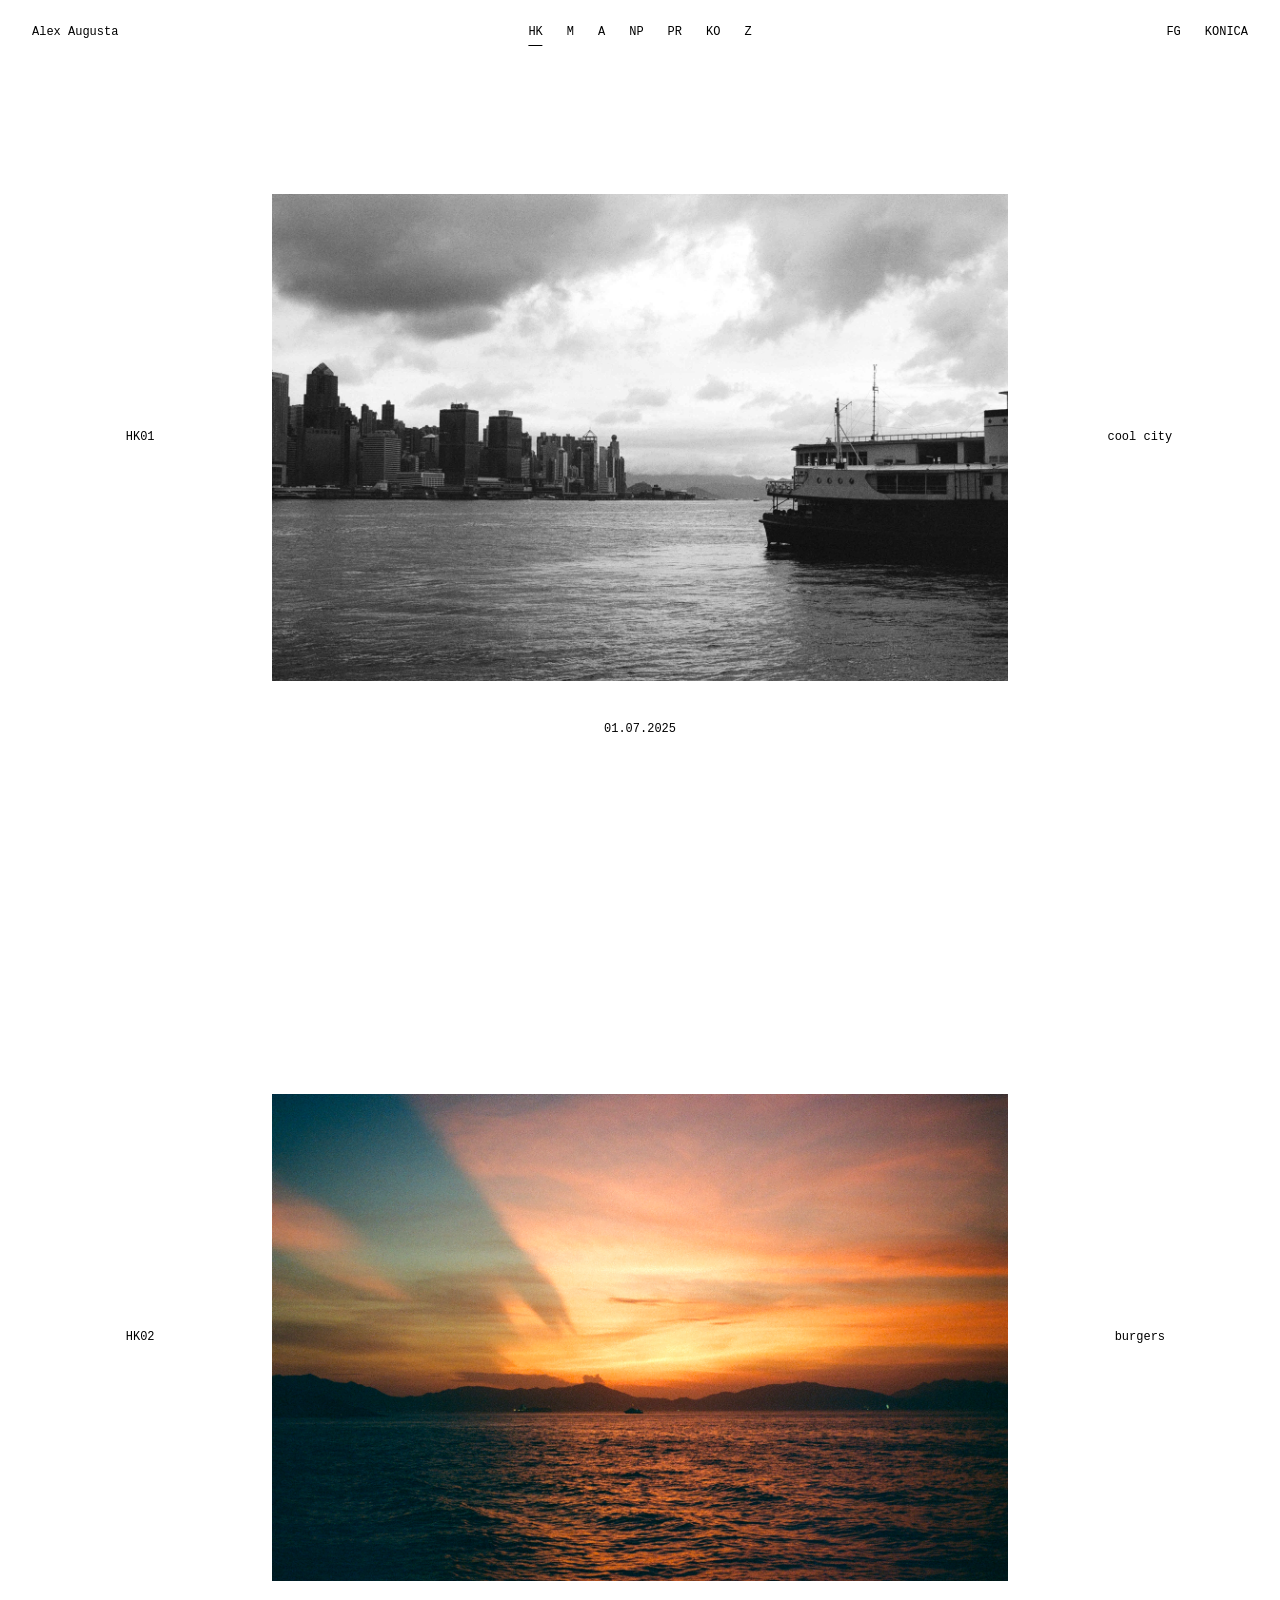
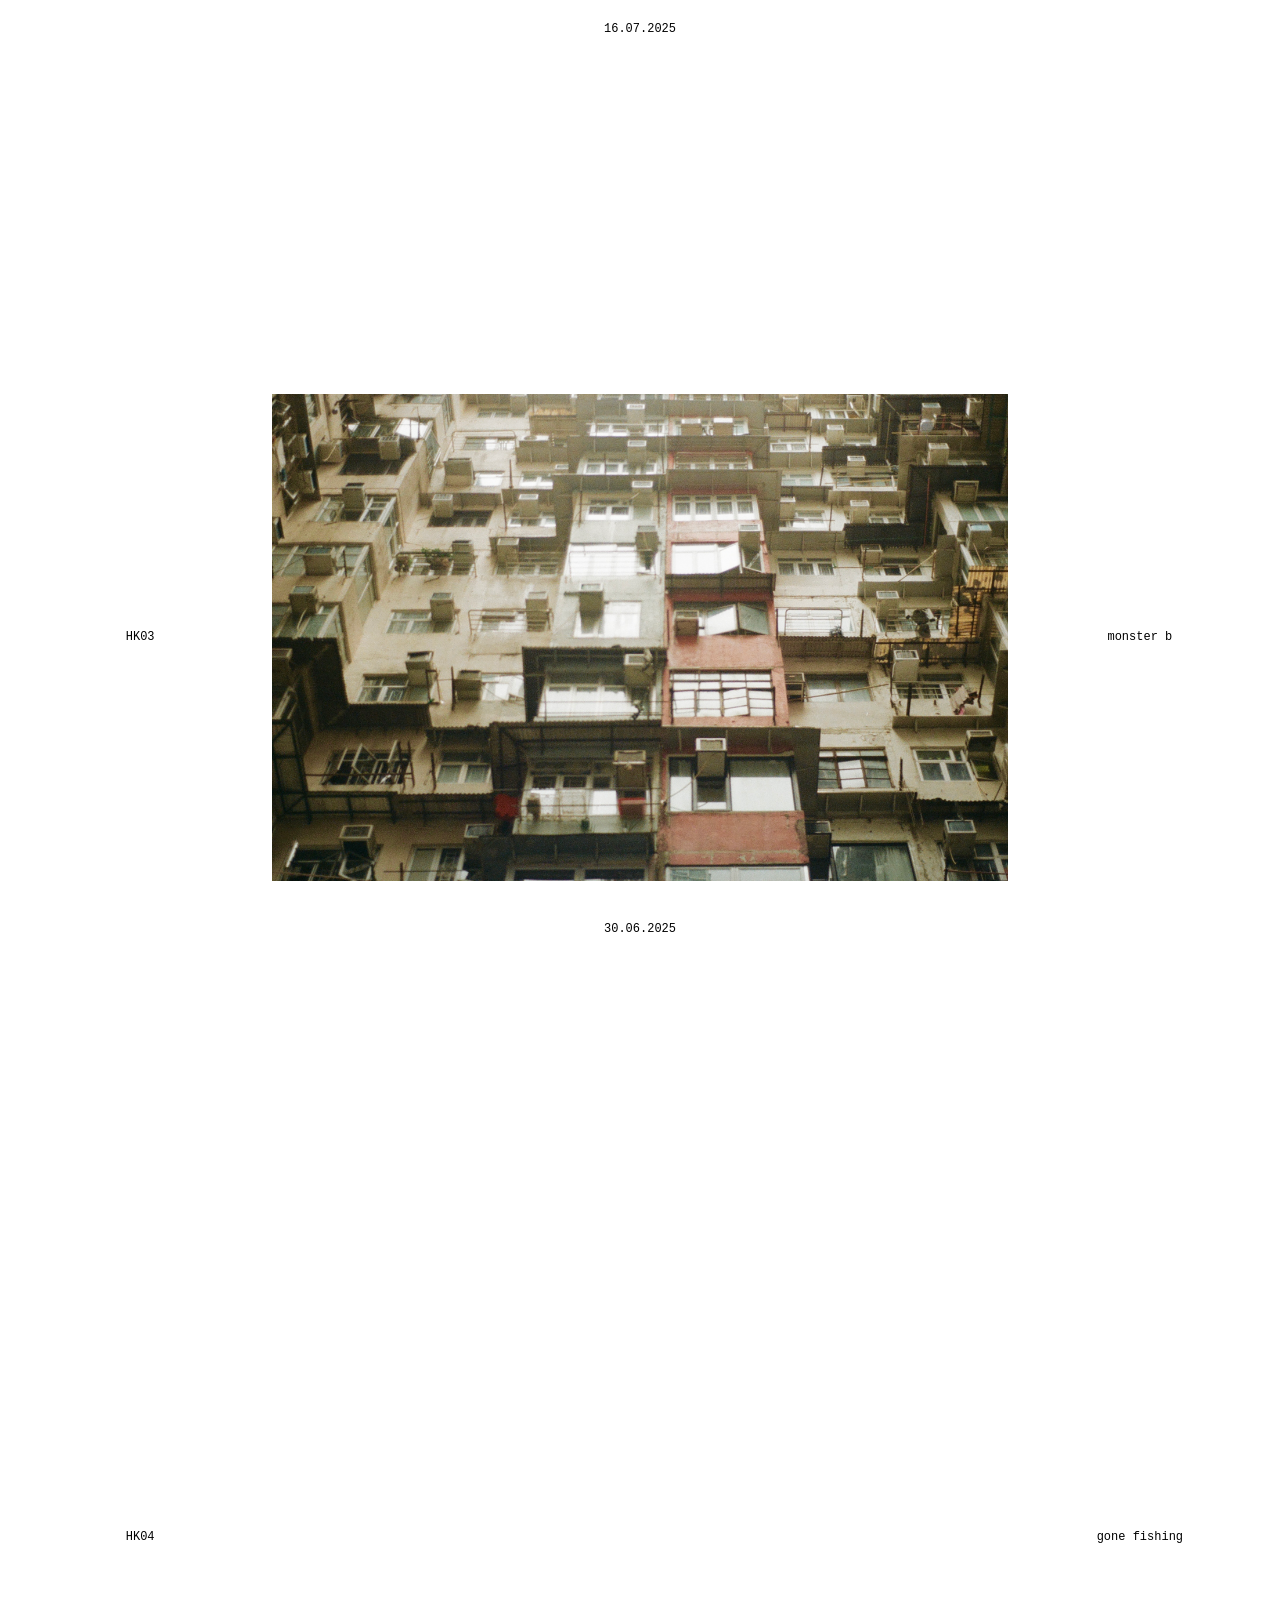
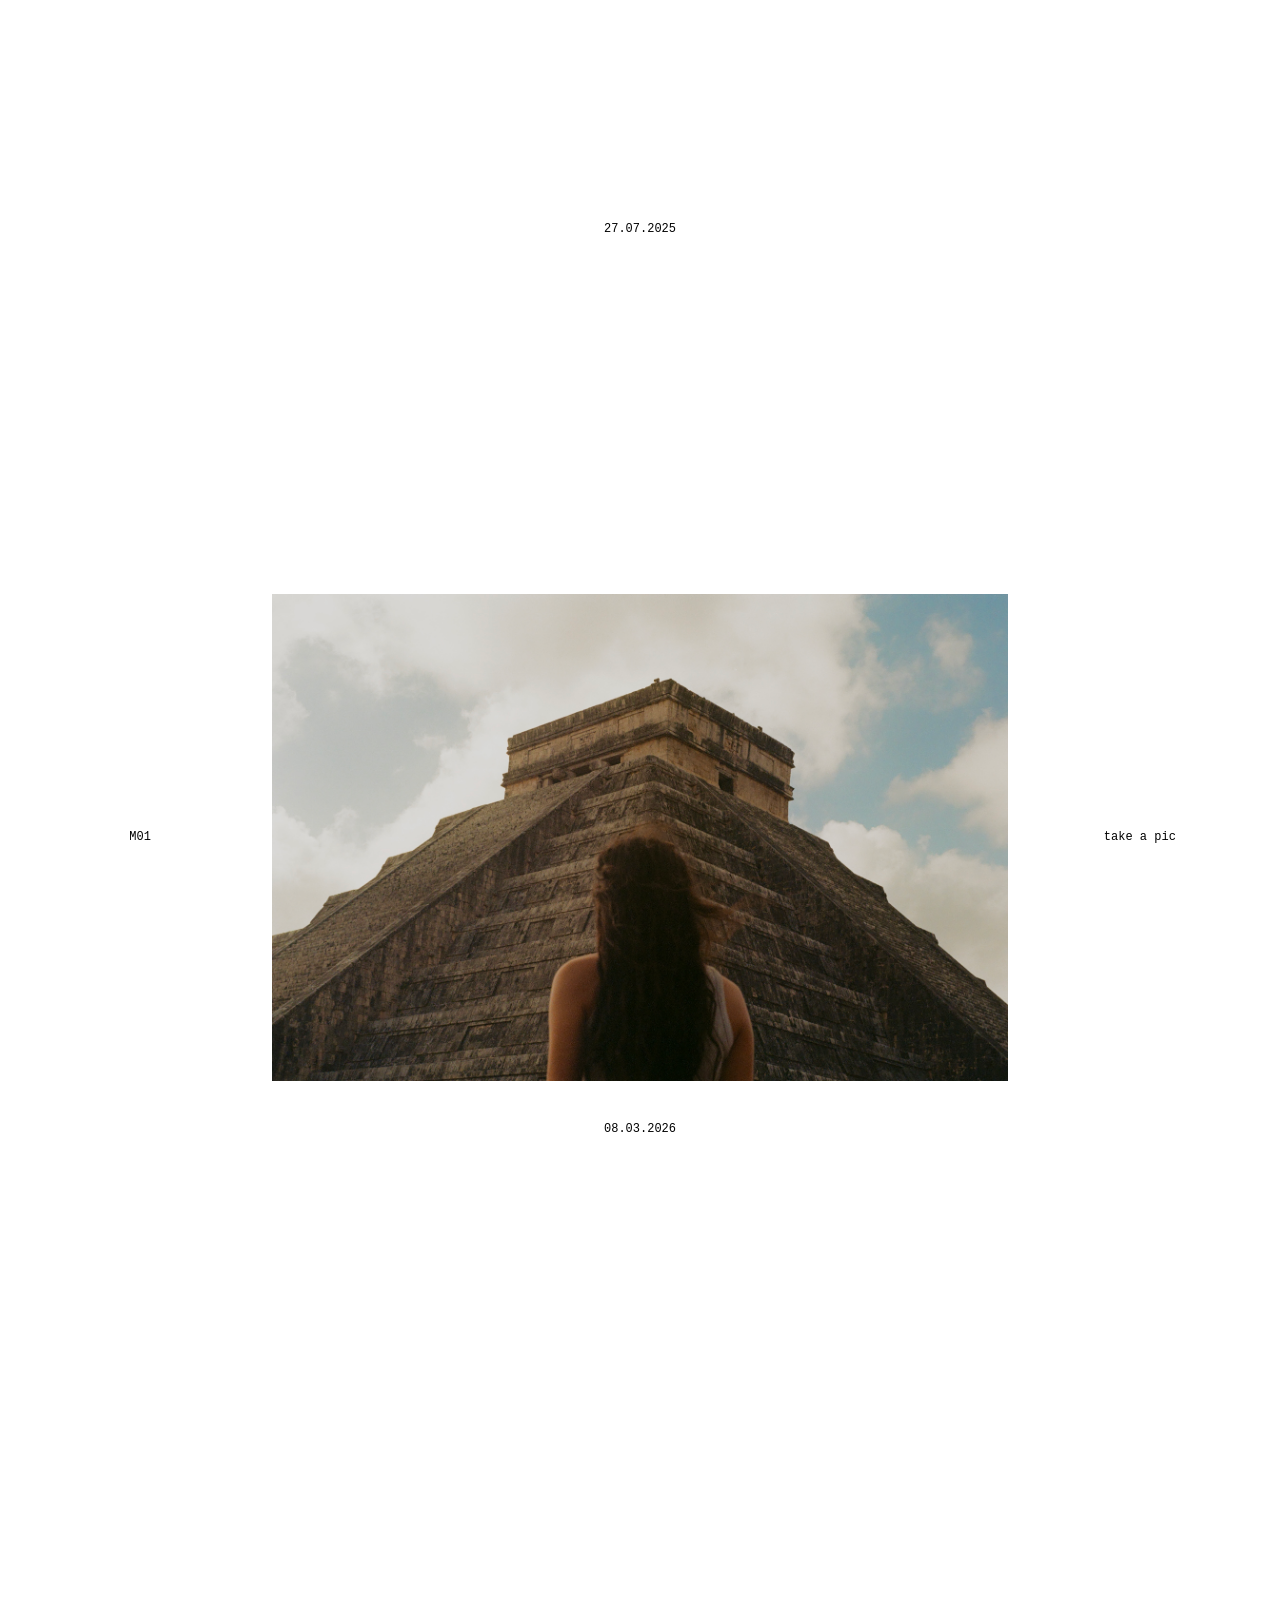
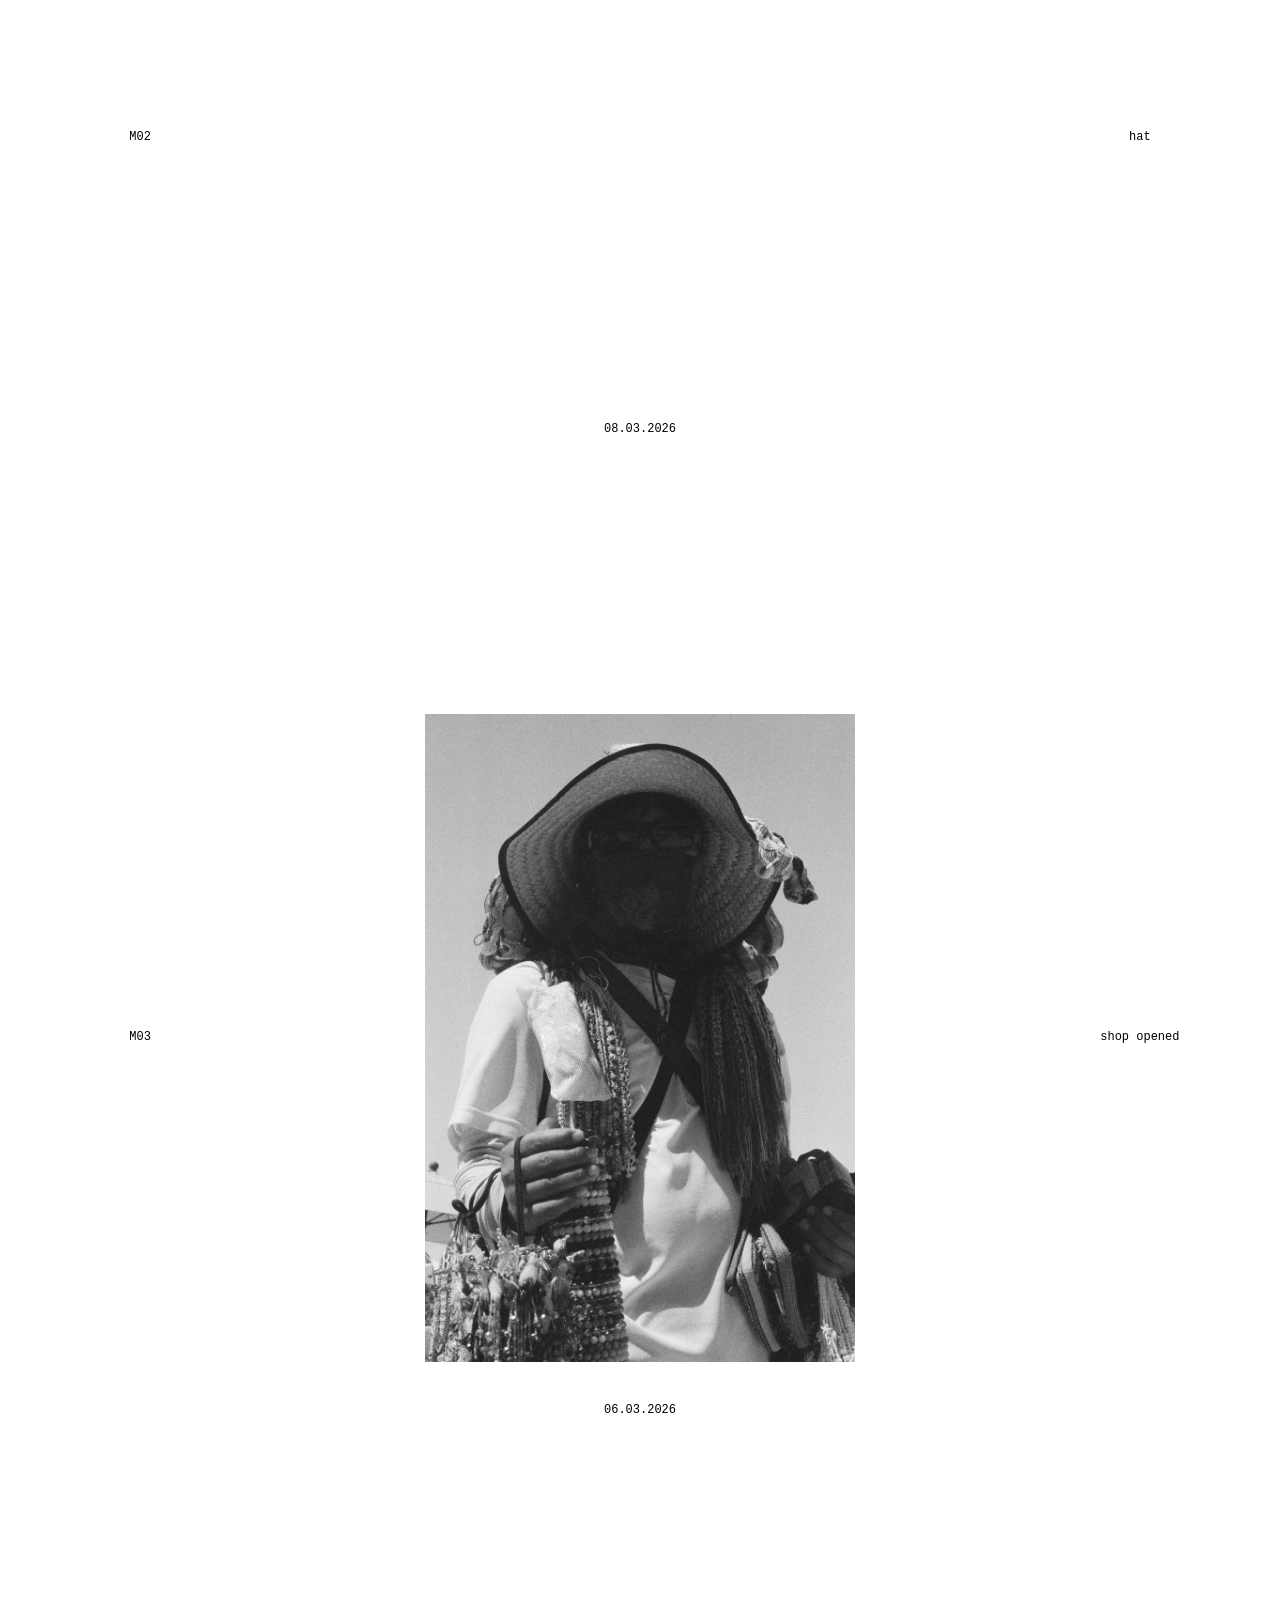
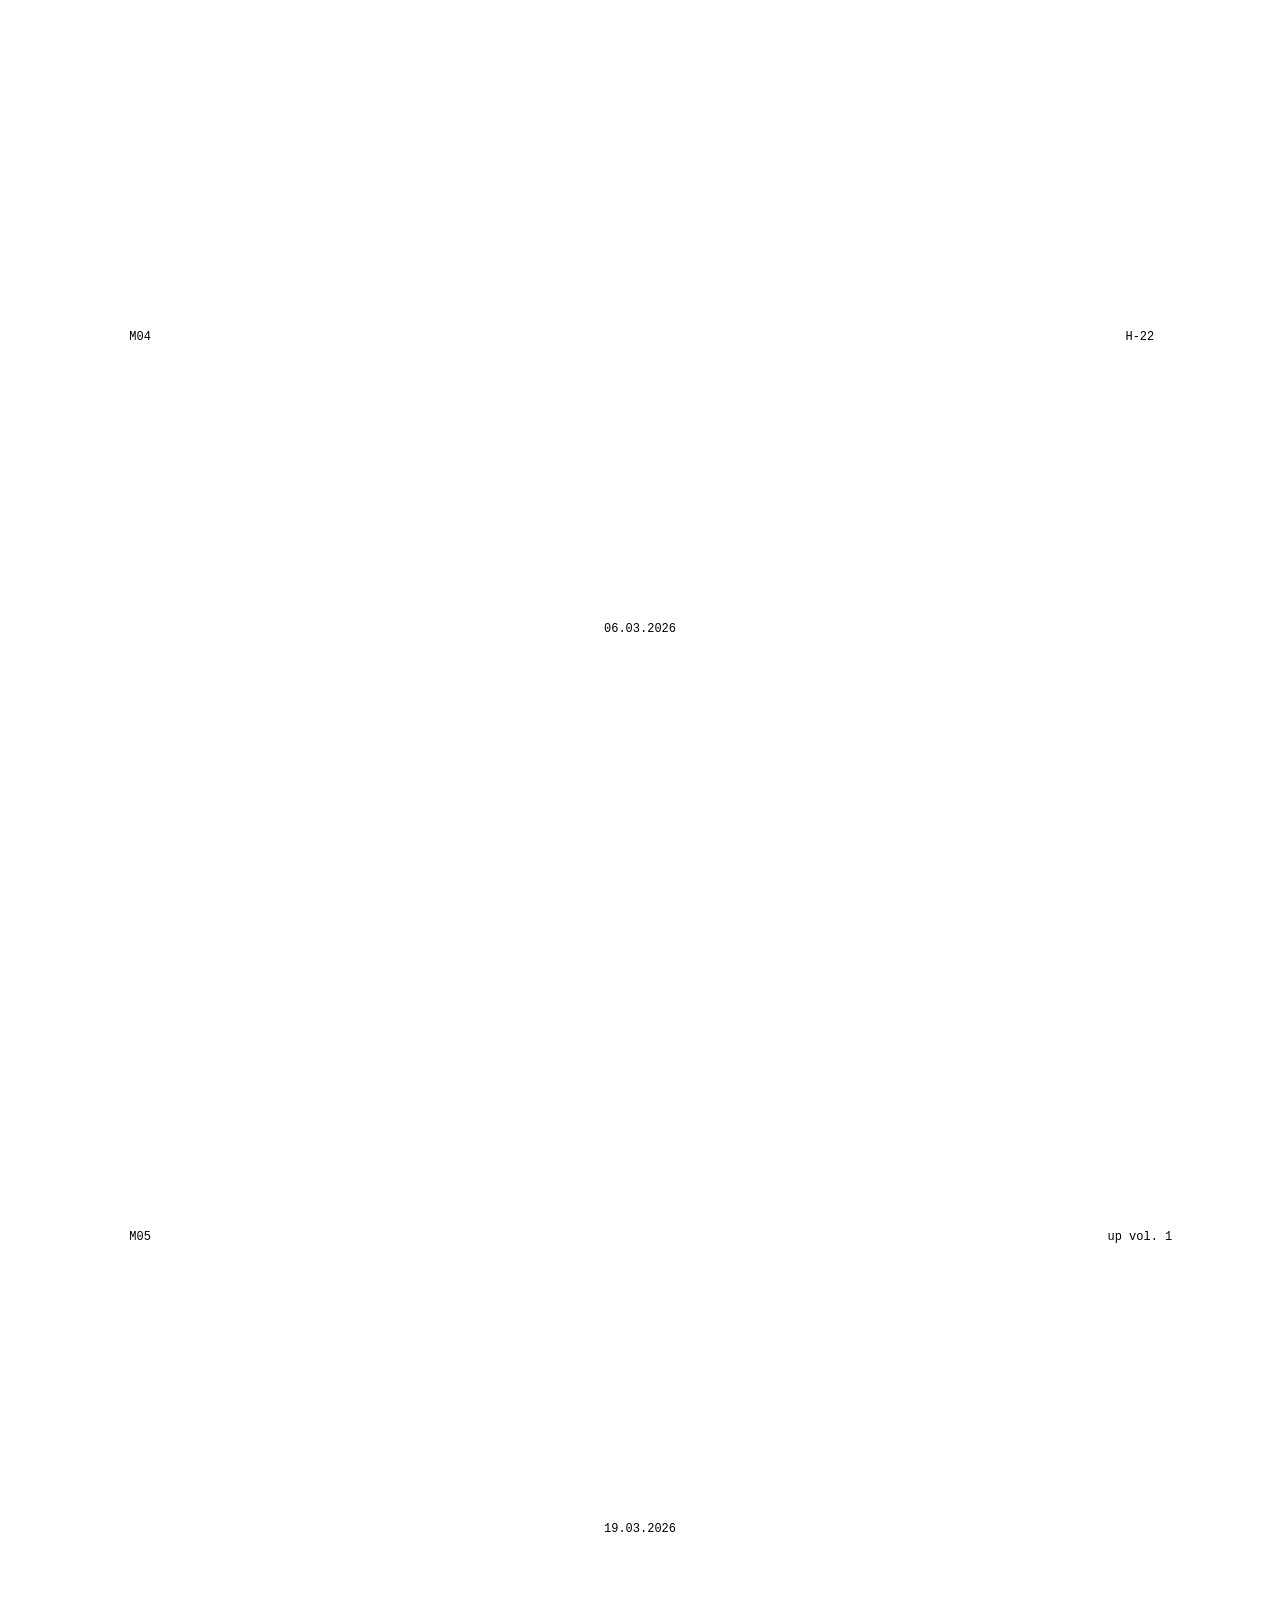
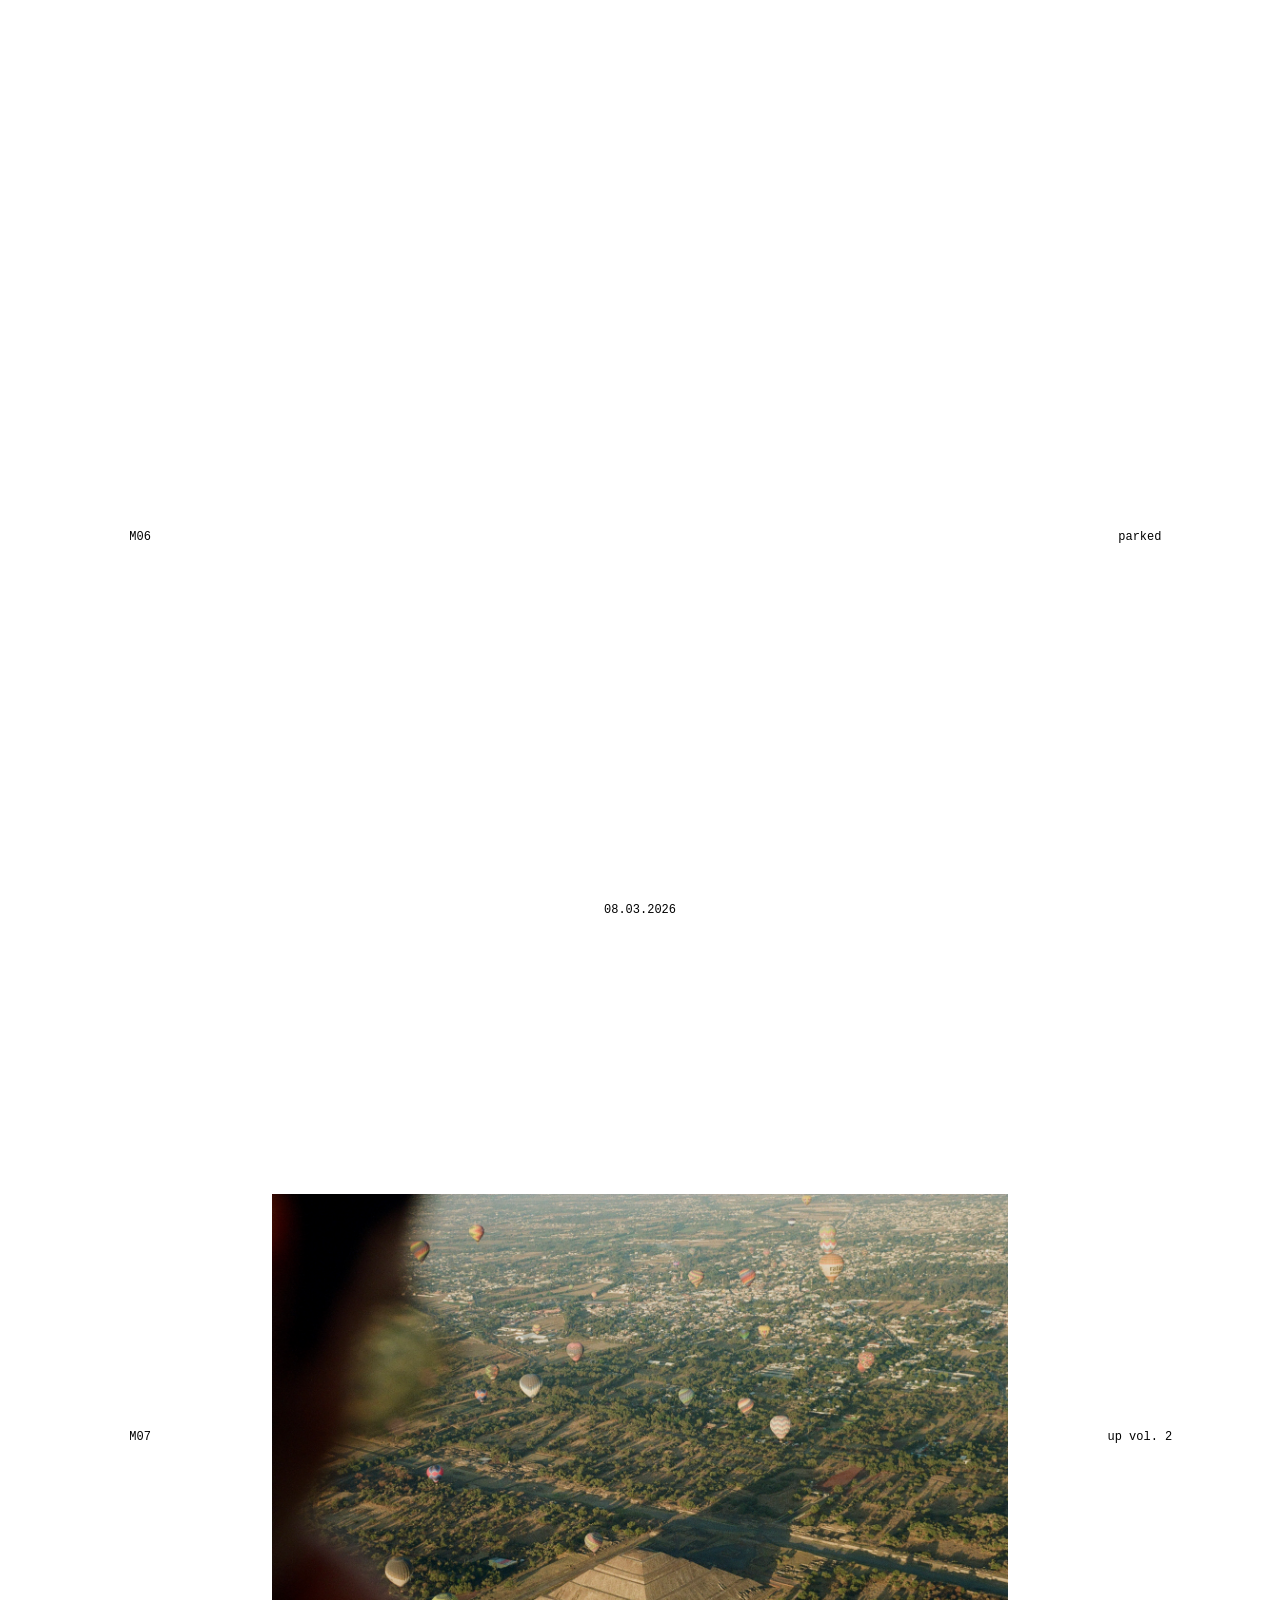
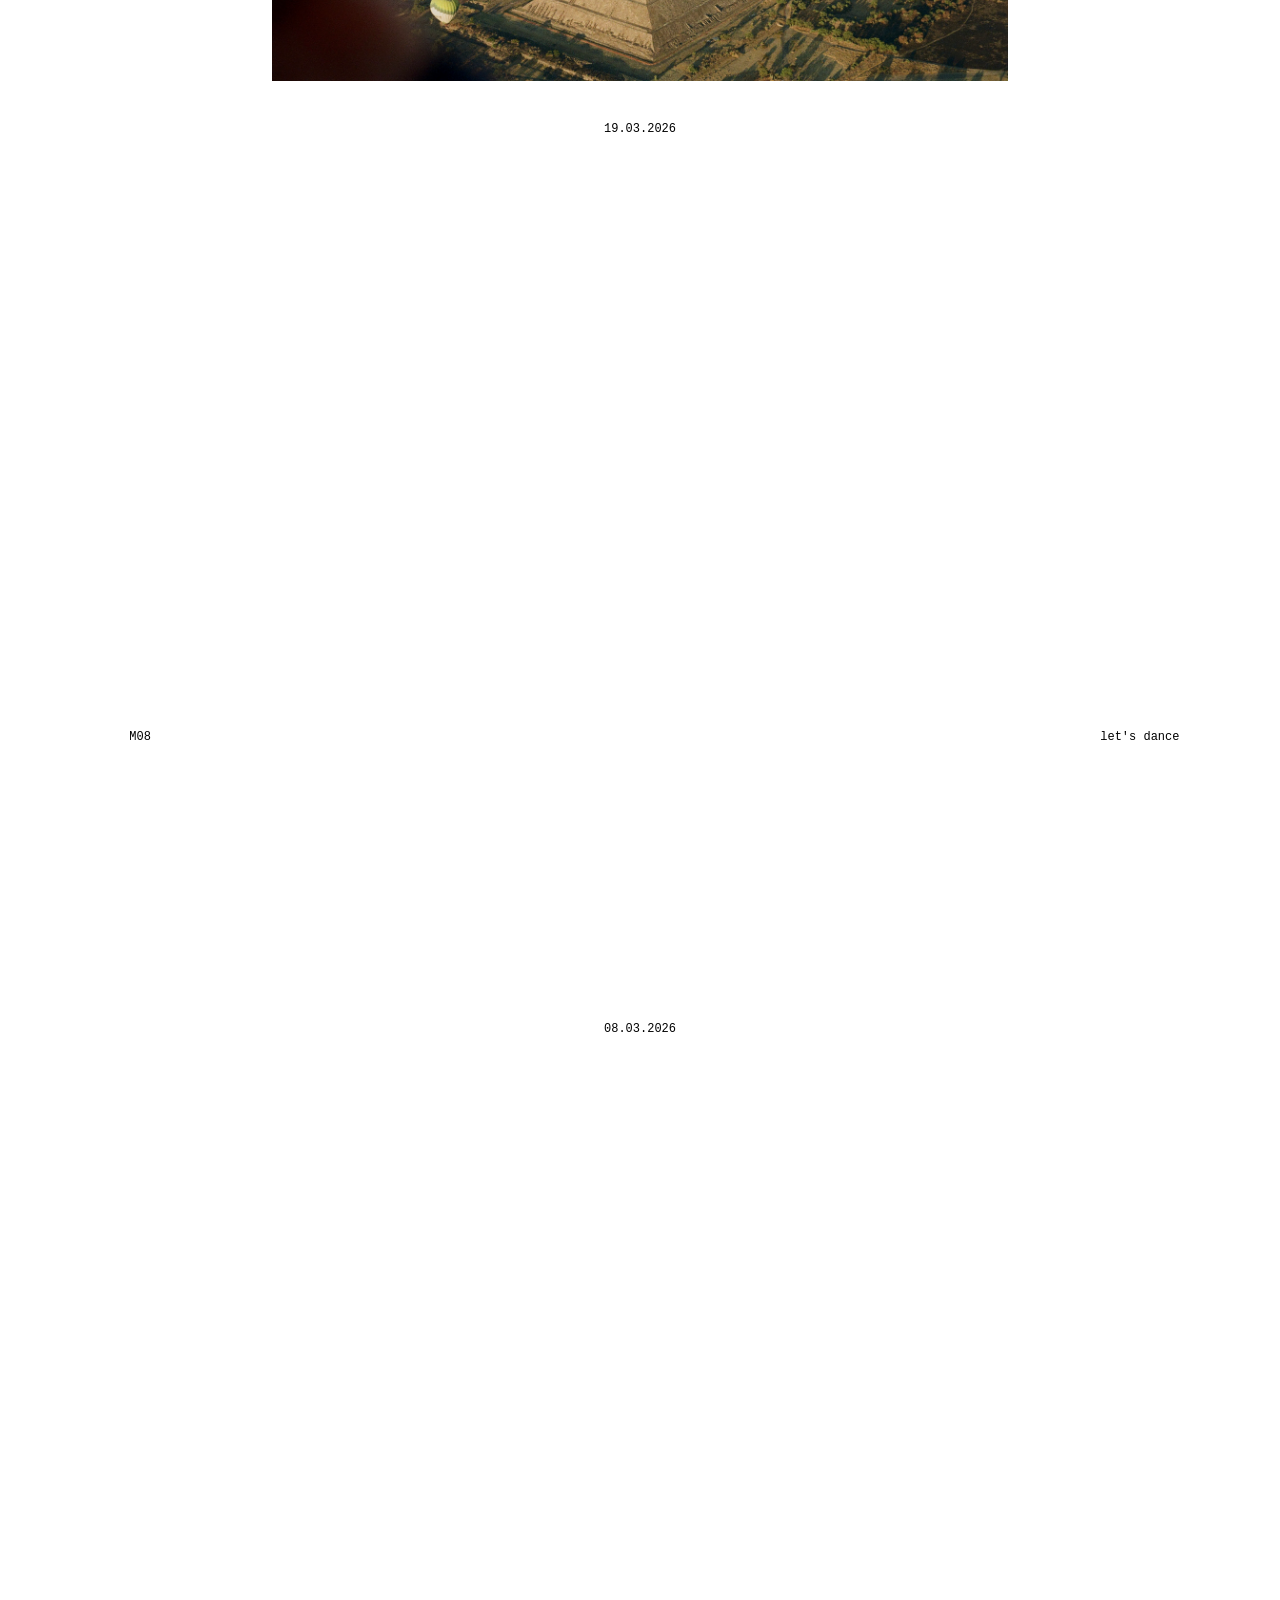
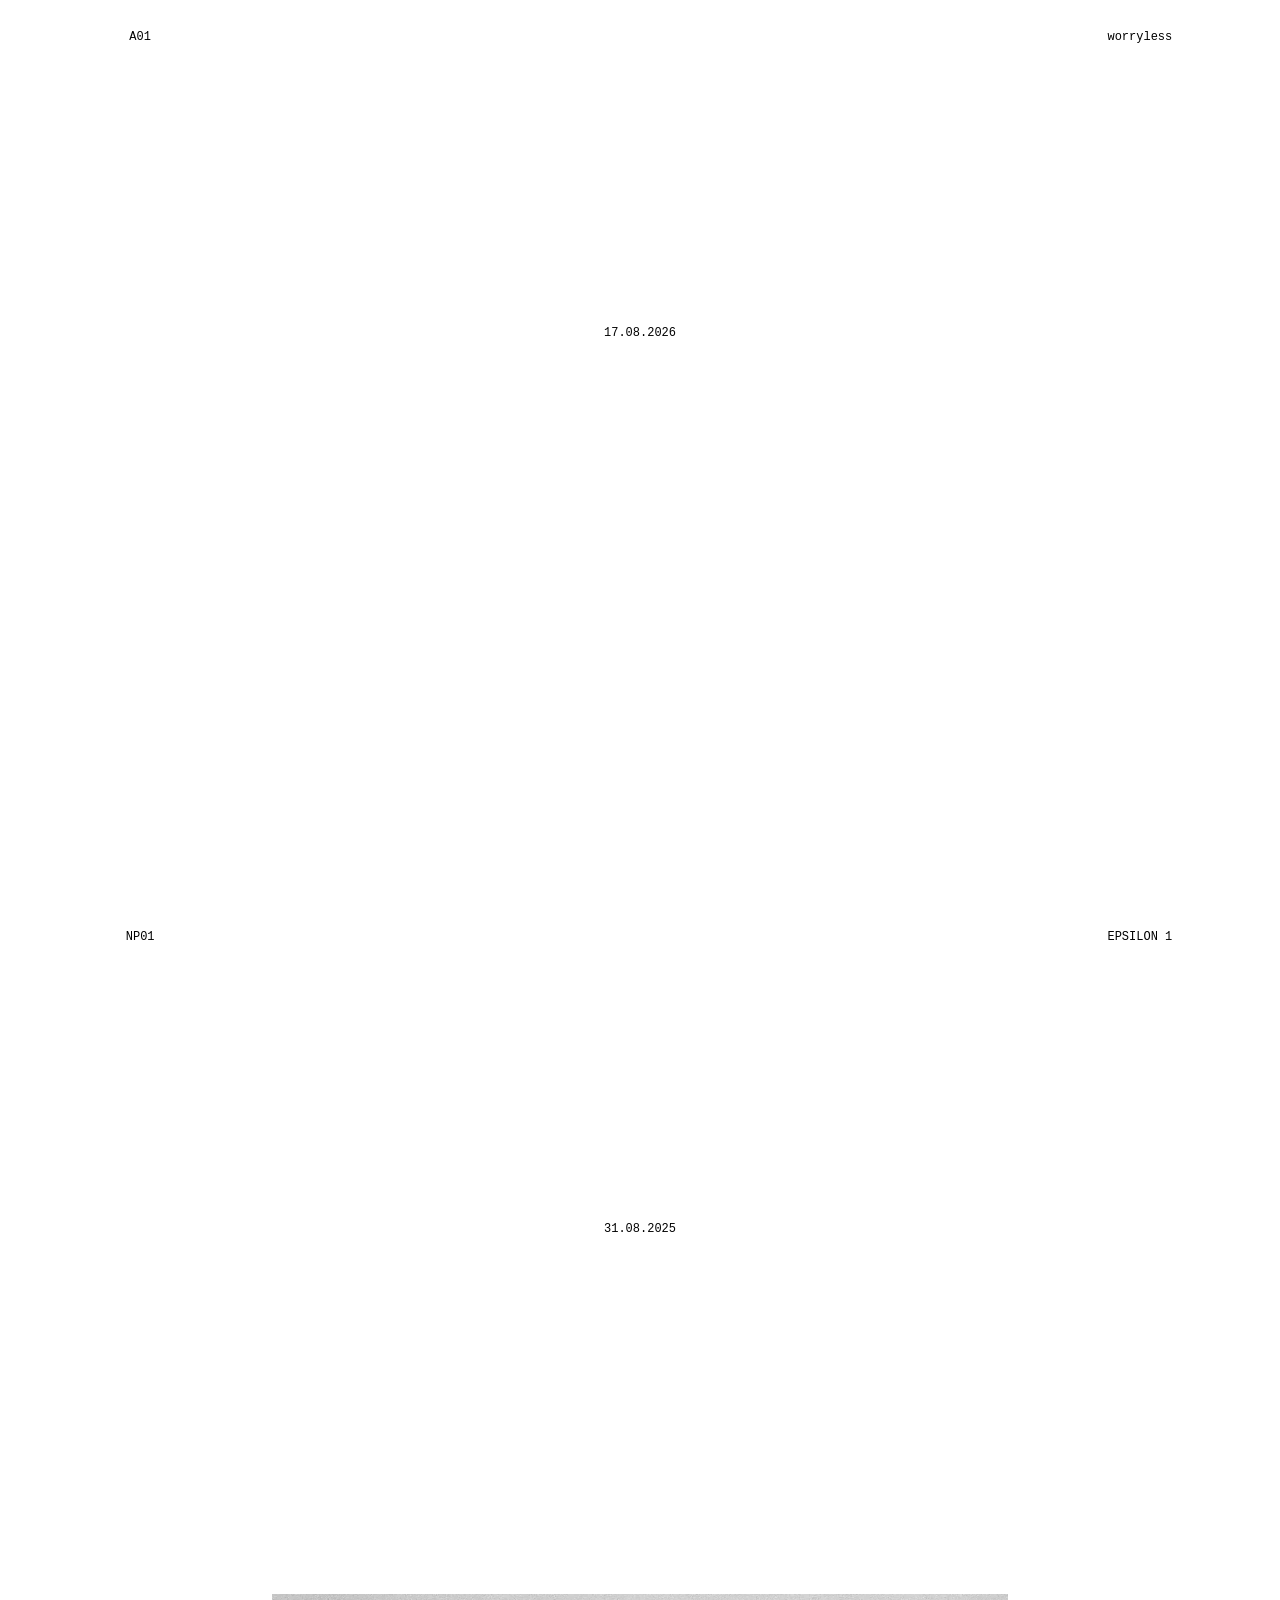
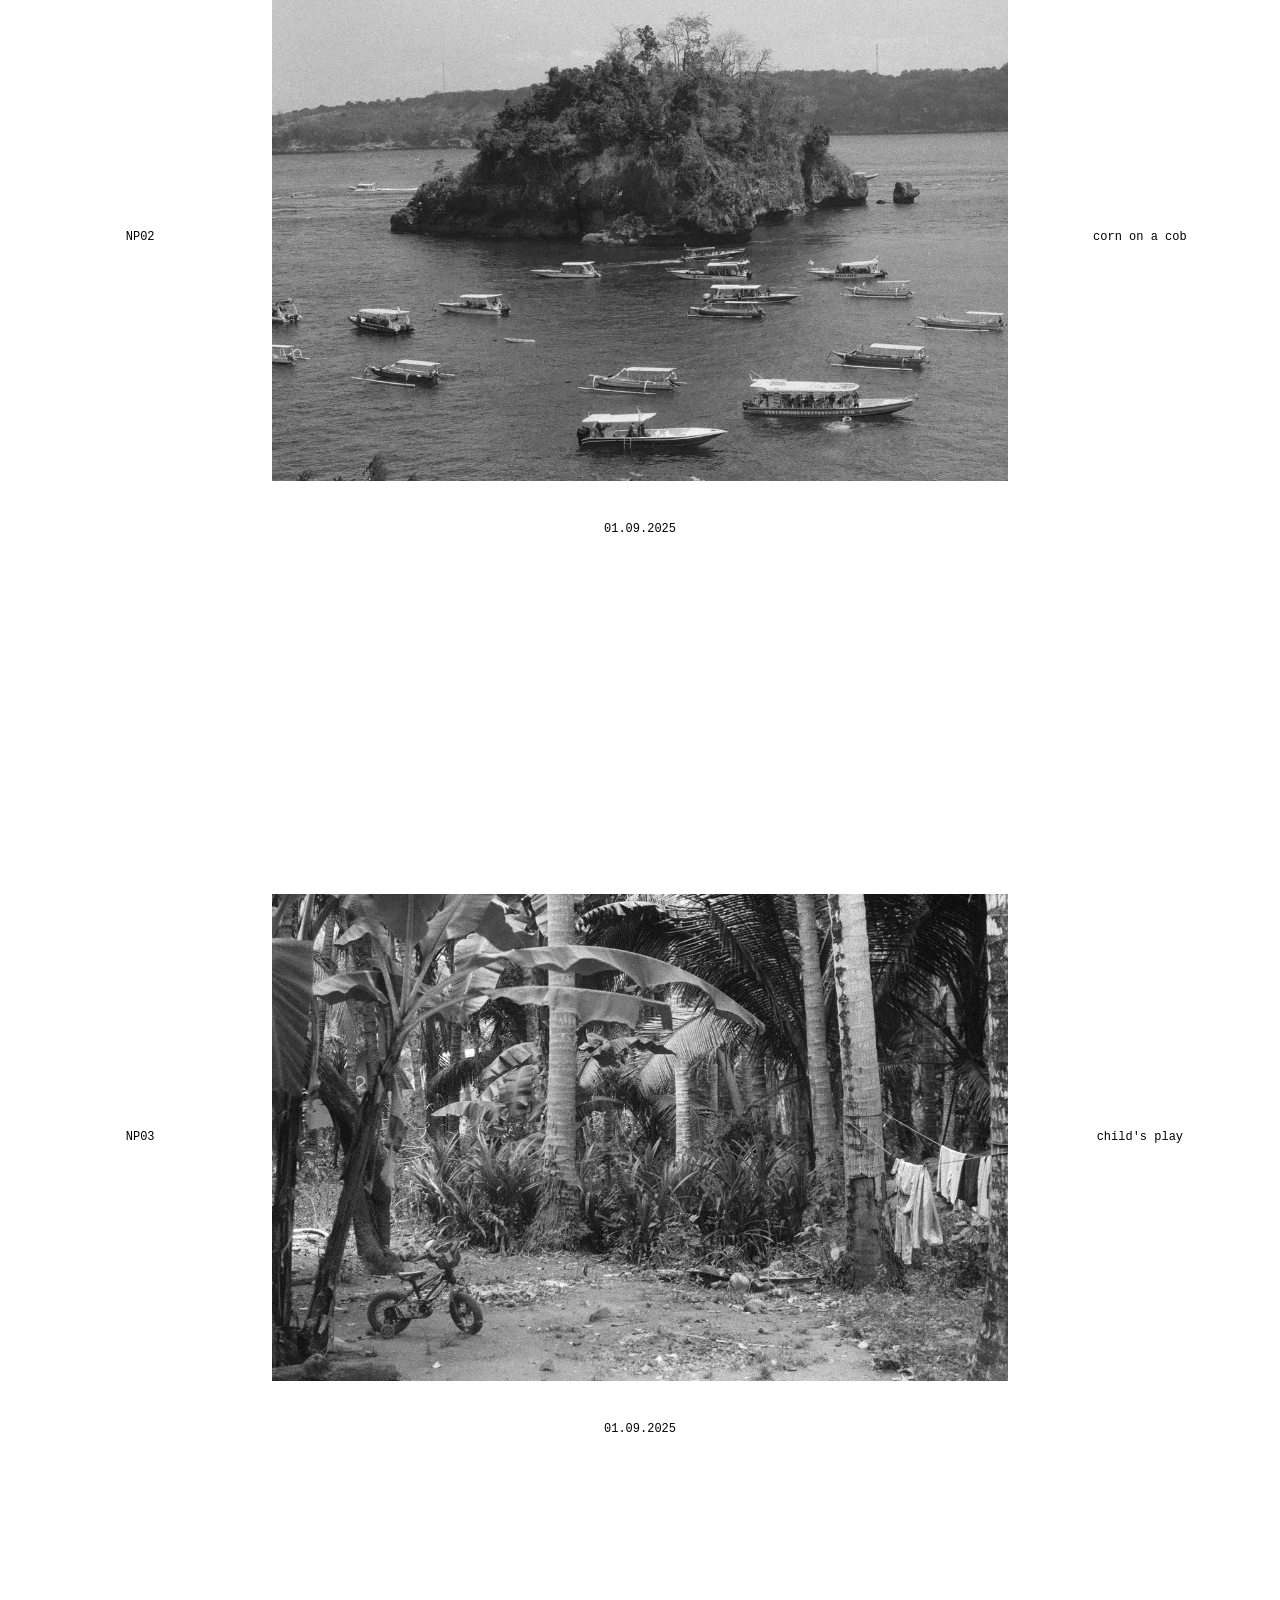
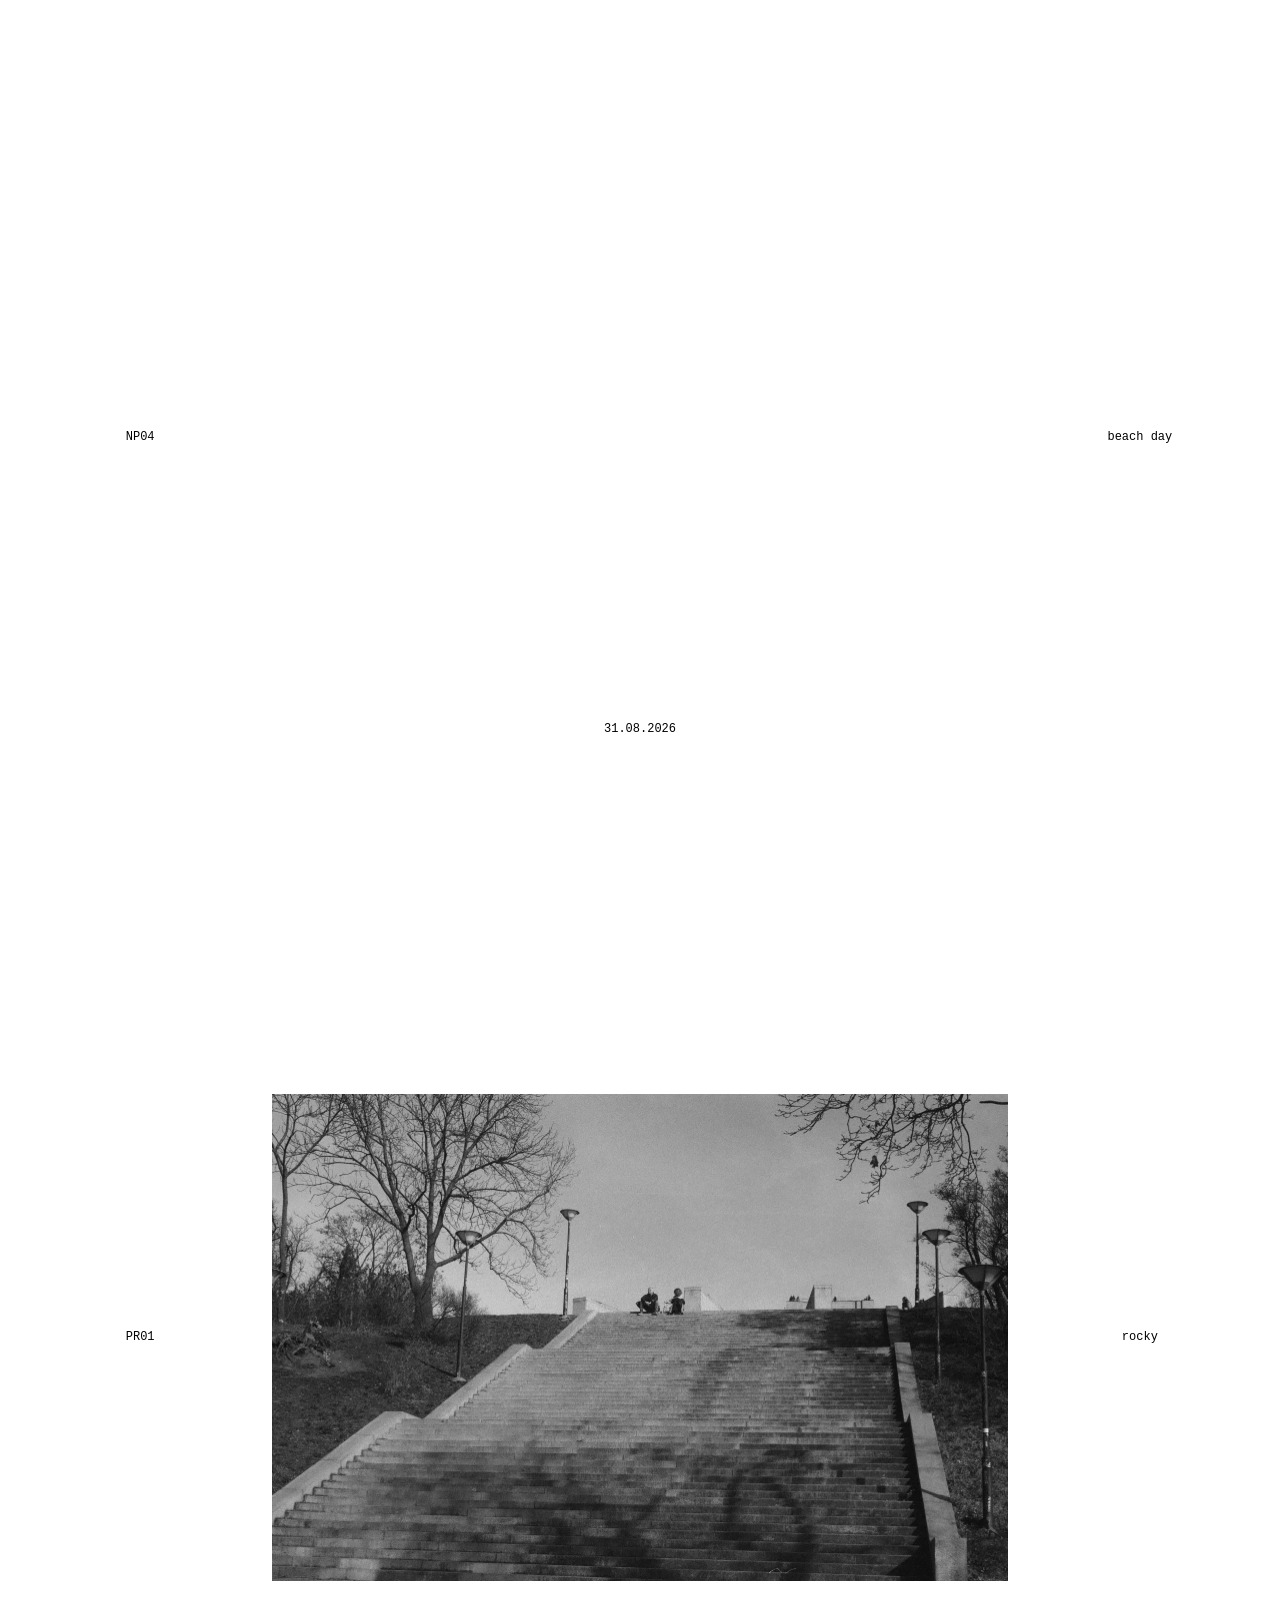
==== index.html @ cf09d4b0 "Use clean home and camera album URLs with legacy redirects" ====
<!doctype html>
<html lang="en">
  <head>
    <meta charset="UTF-8">
    <meta name="viewport" content="width=device-width, initial-scale=1.0">
    <link rel="canonical" href="https://made-by-alex.dev/home/">
    <title>Alex's Photos</title>
    <script src="/redirect.js" defer data-target="/home/"></script>
    <noscript><meta http-equiv="refresh" content="0;url=/home/"></noscript>
  </head>
  <body><a href="/home/">Continue to Alex's Photos</a></body>
</html>
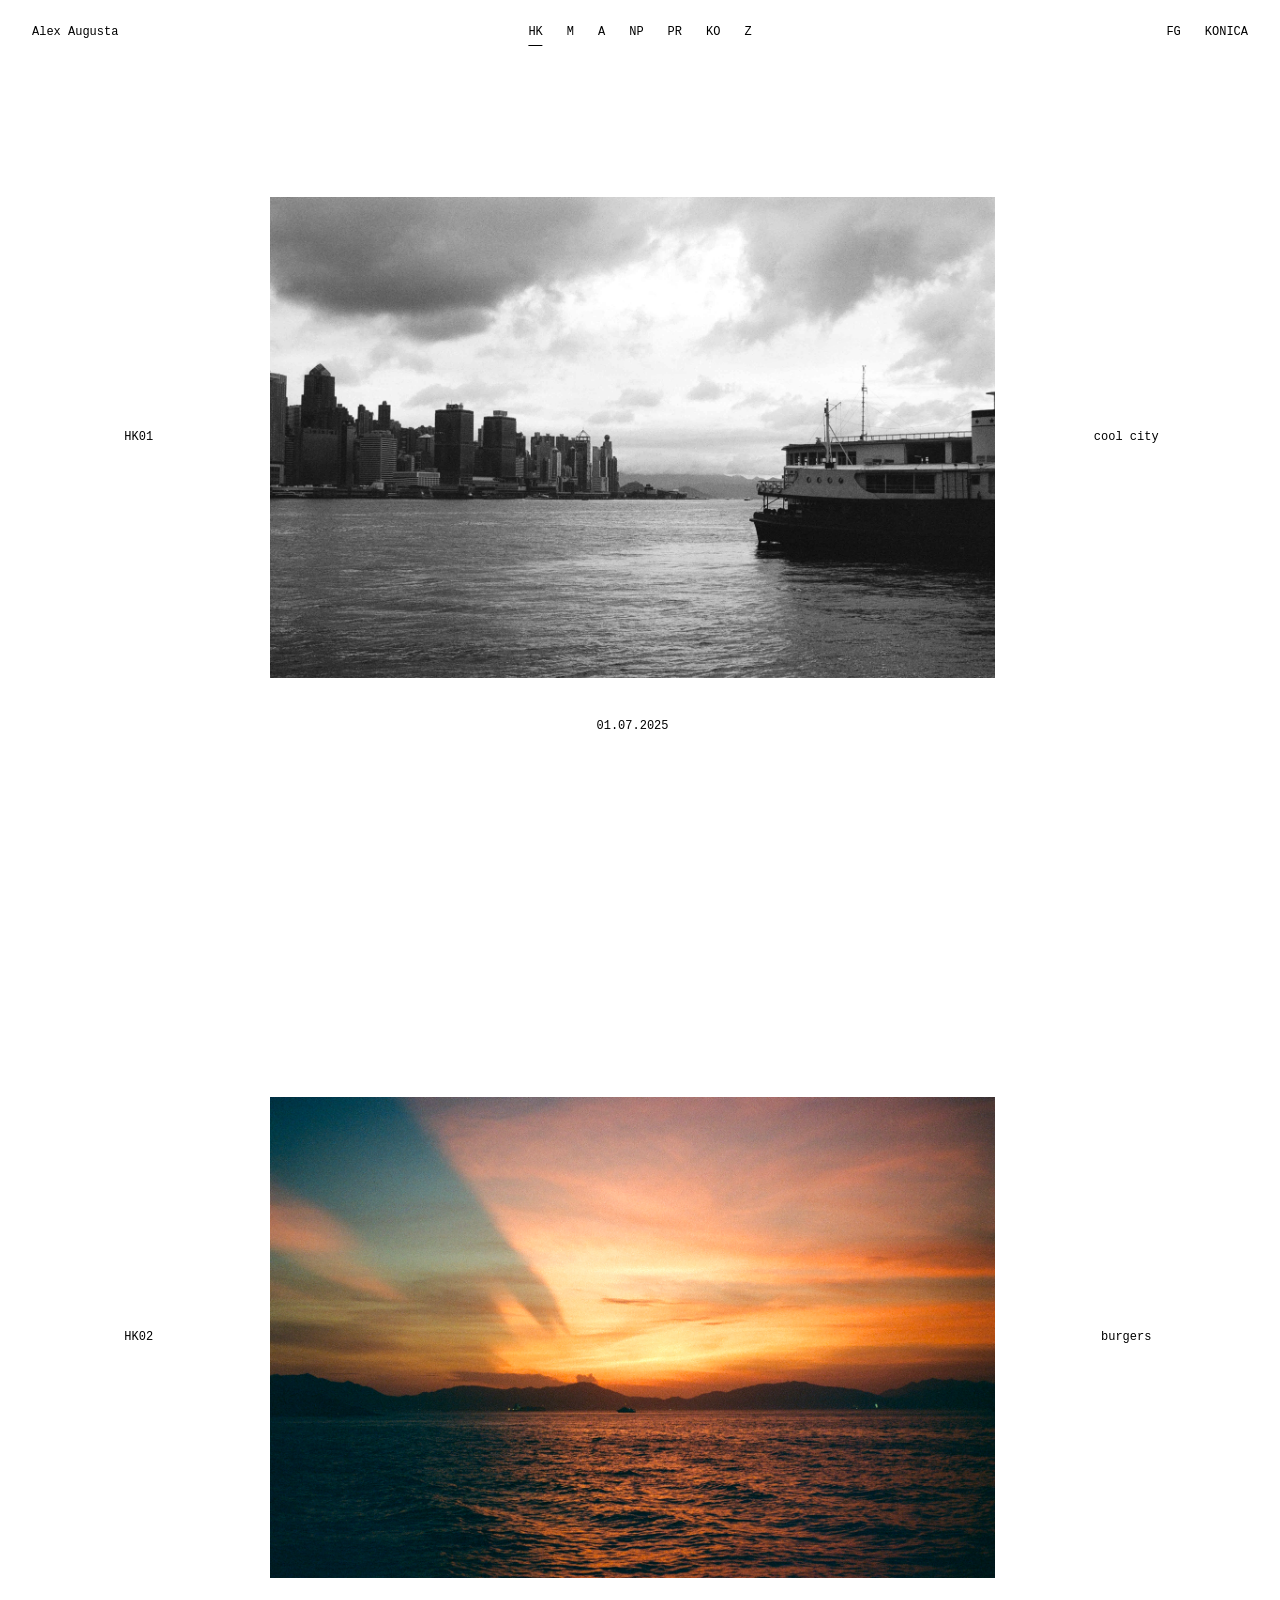
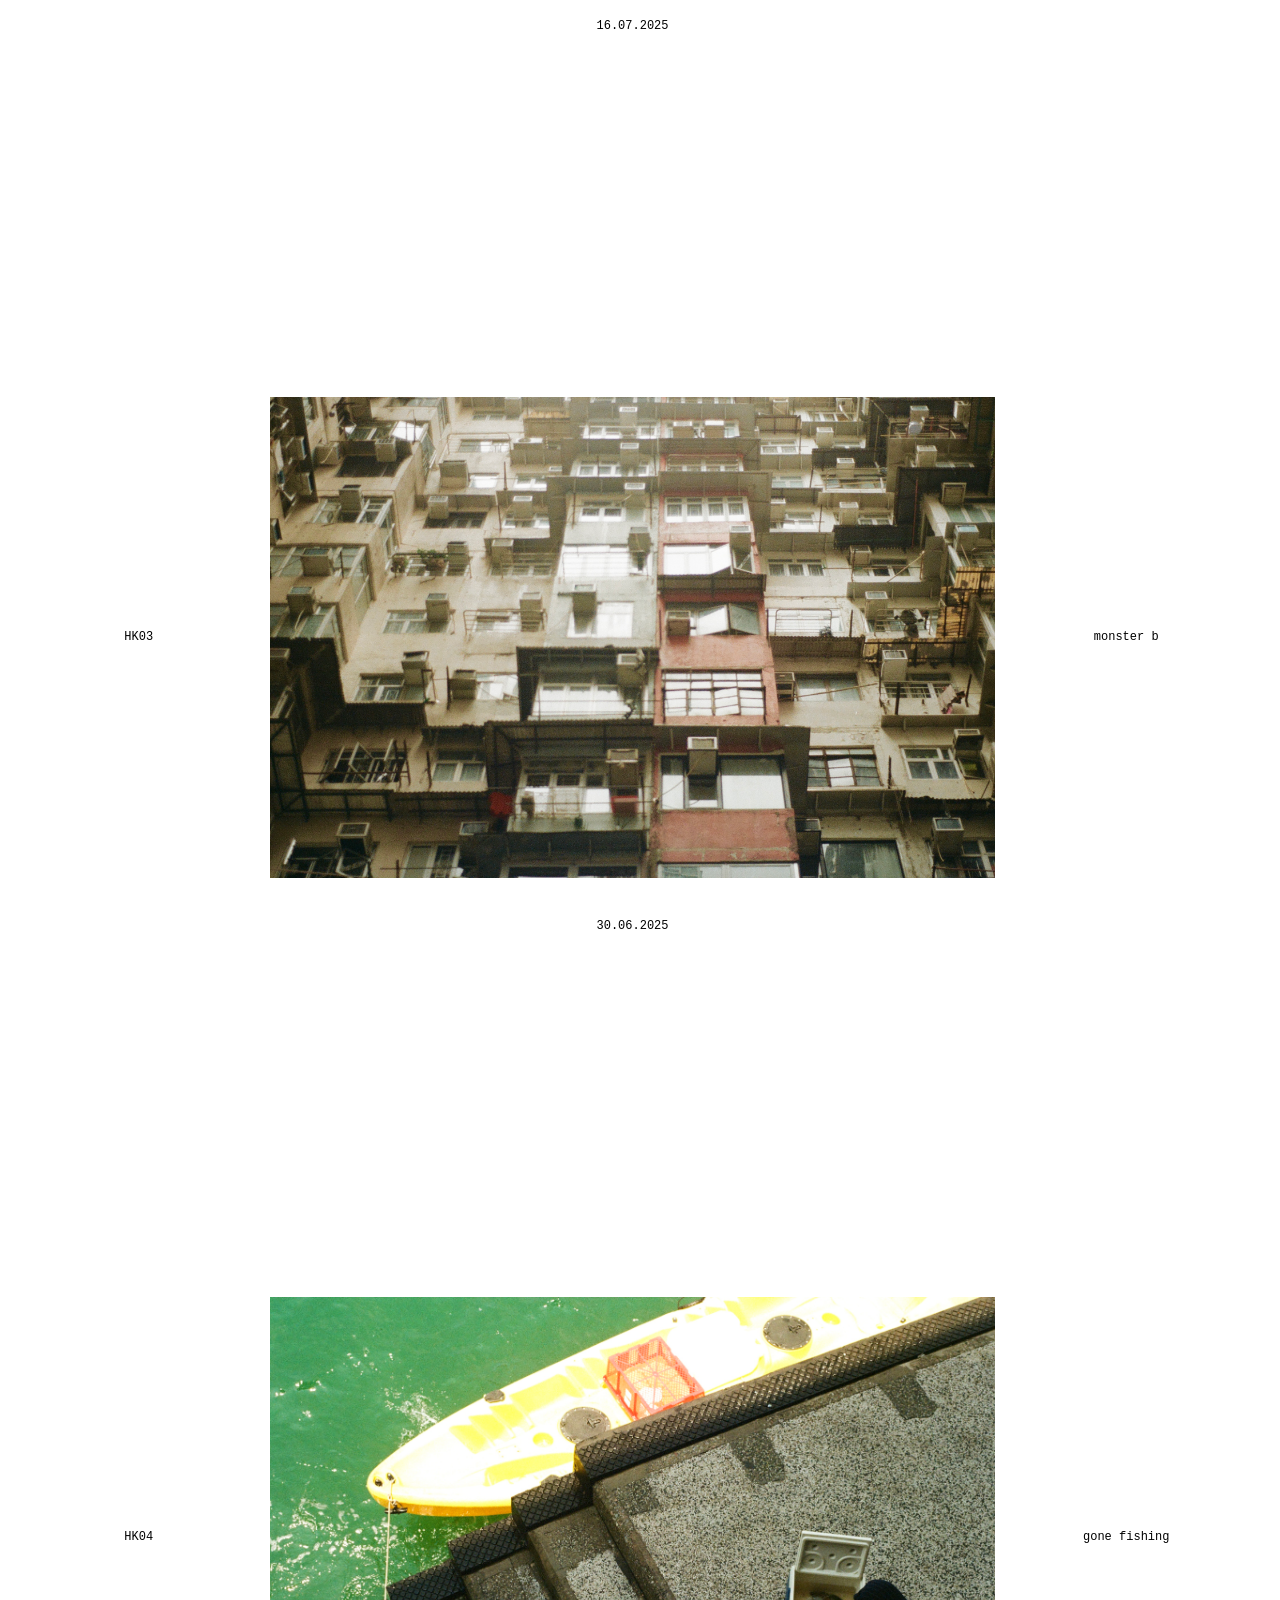
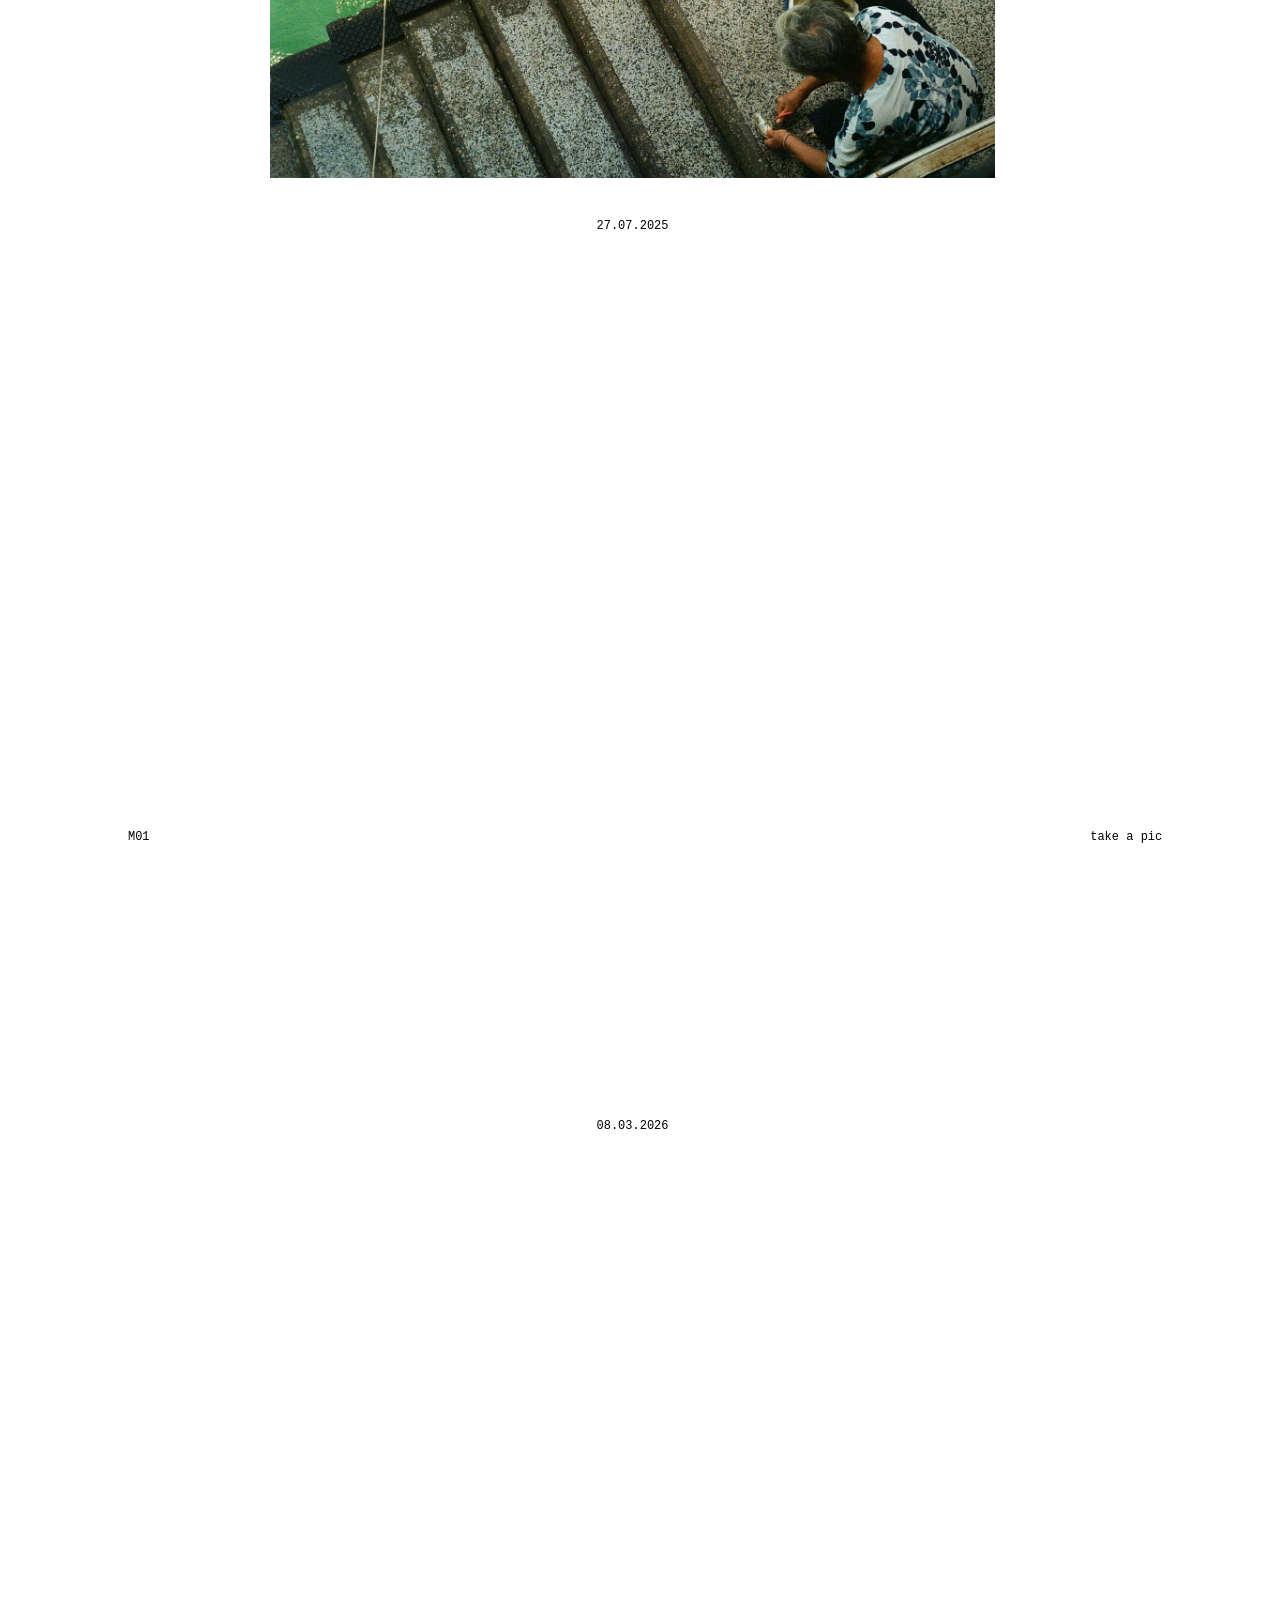
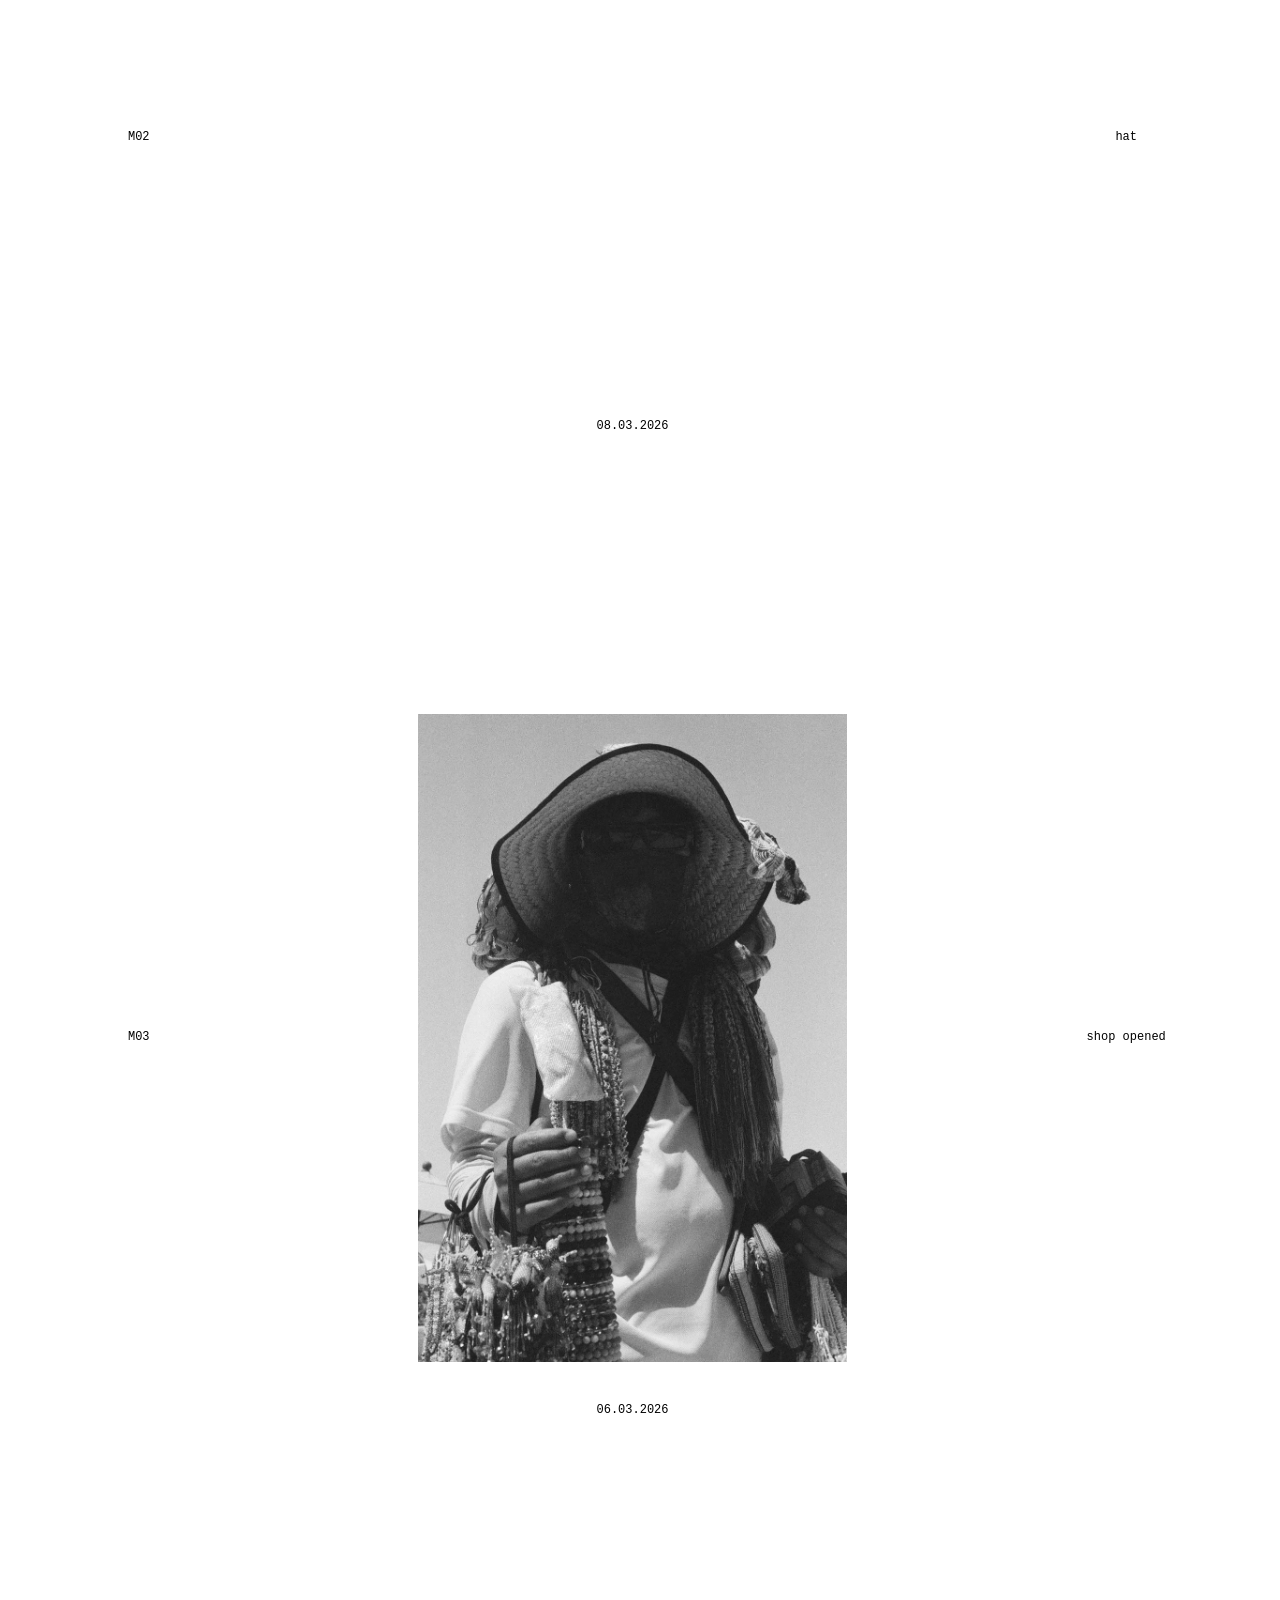
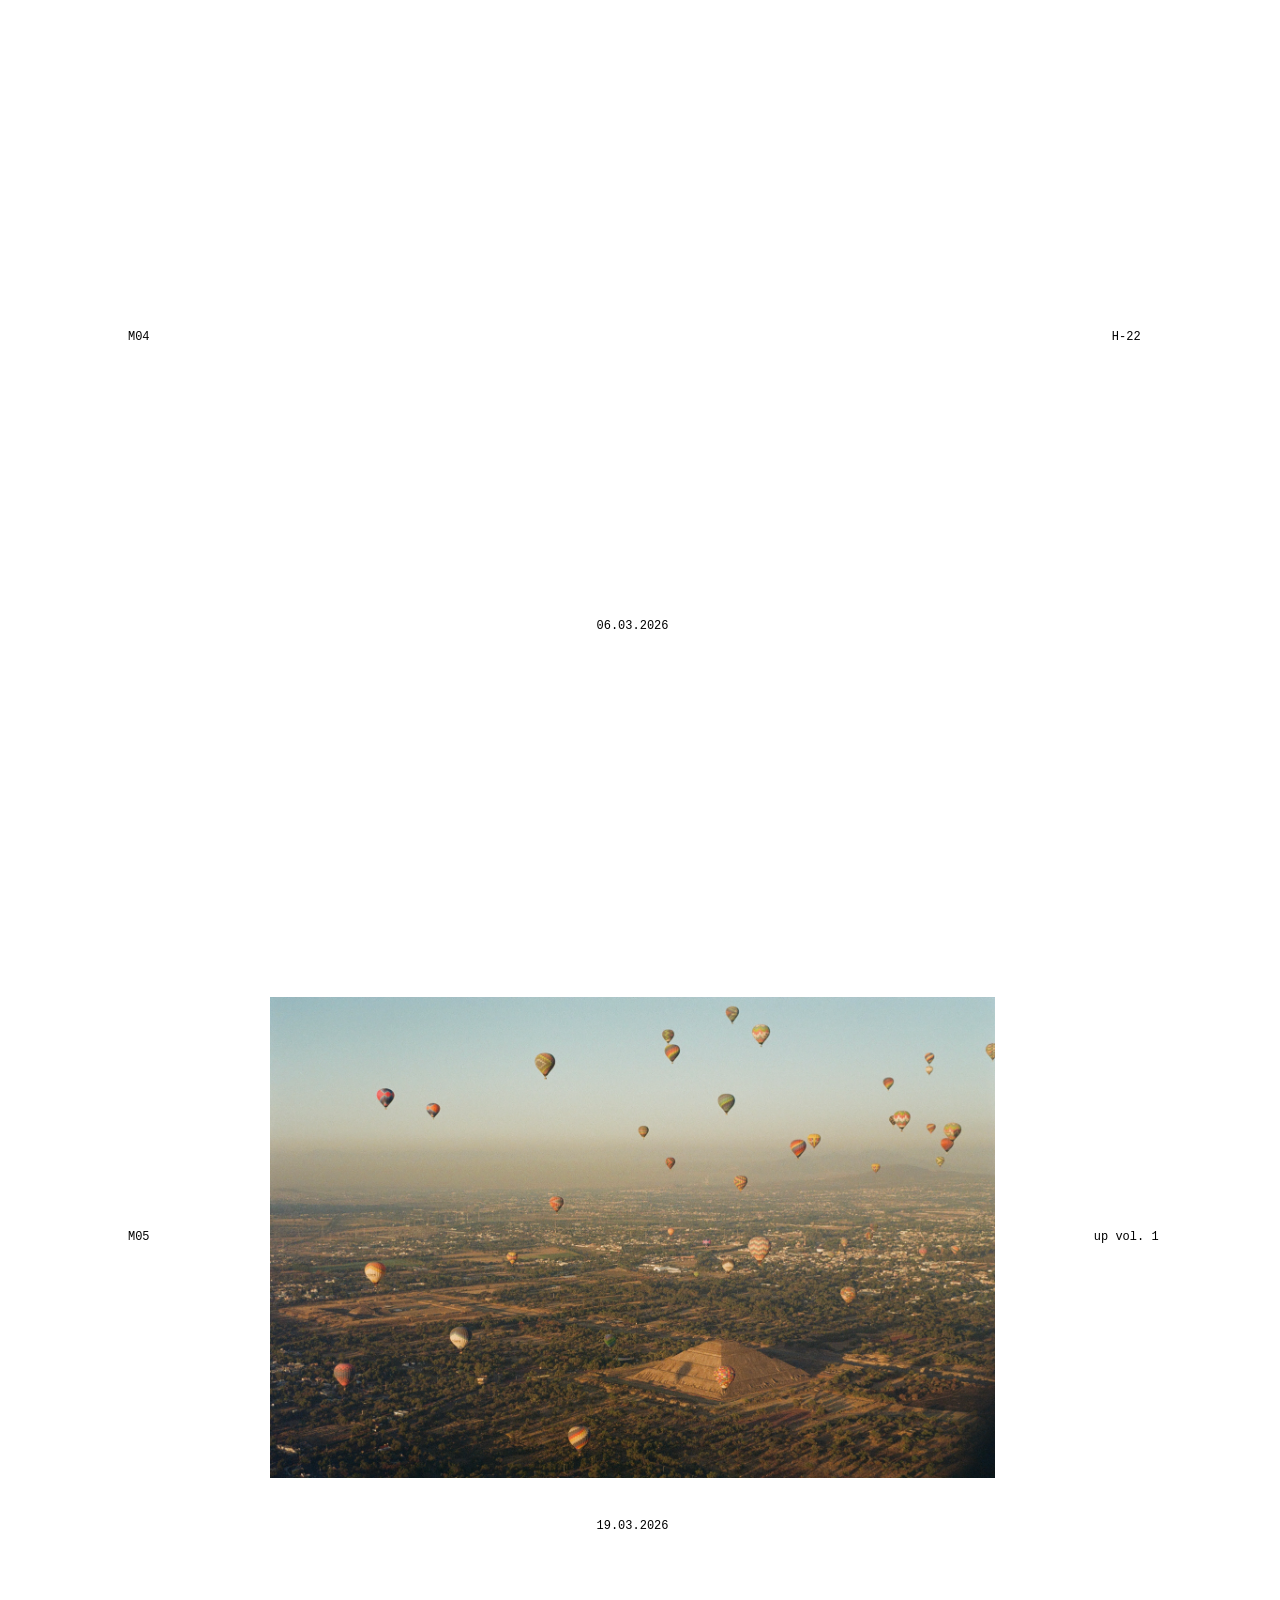
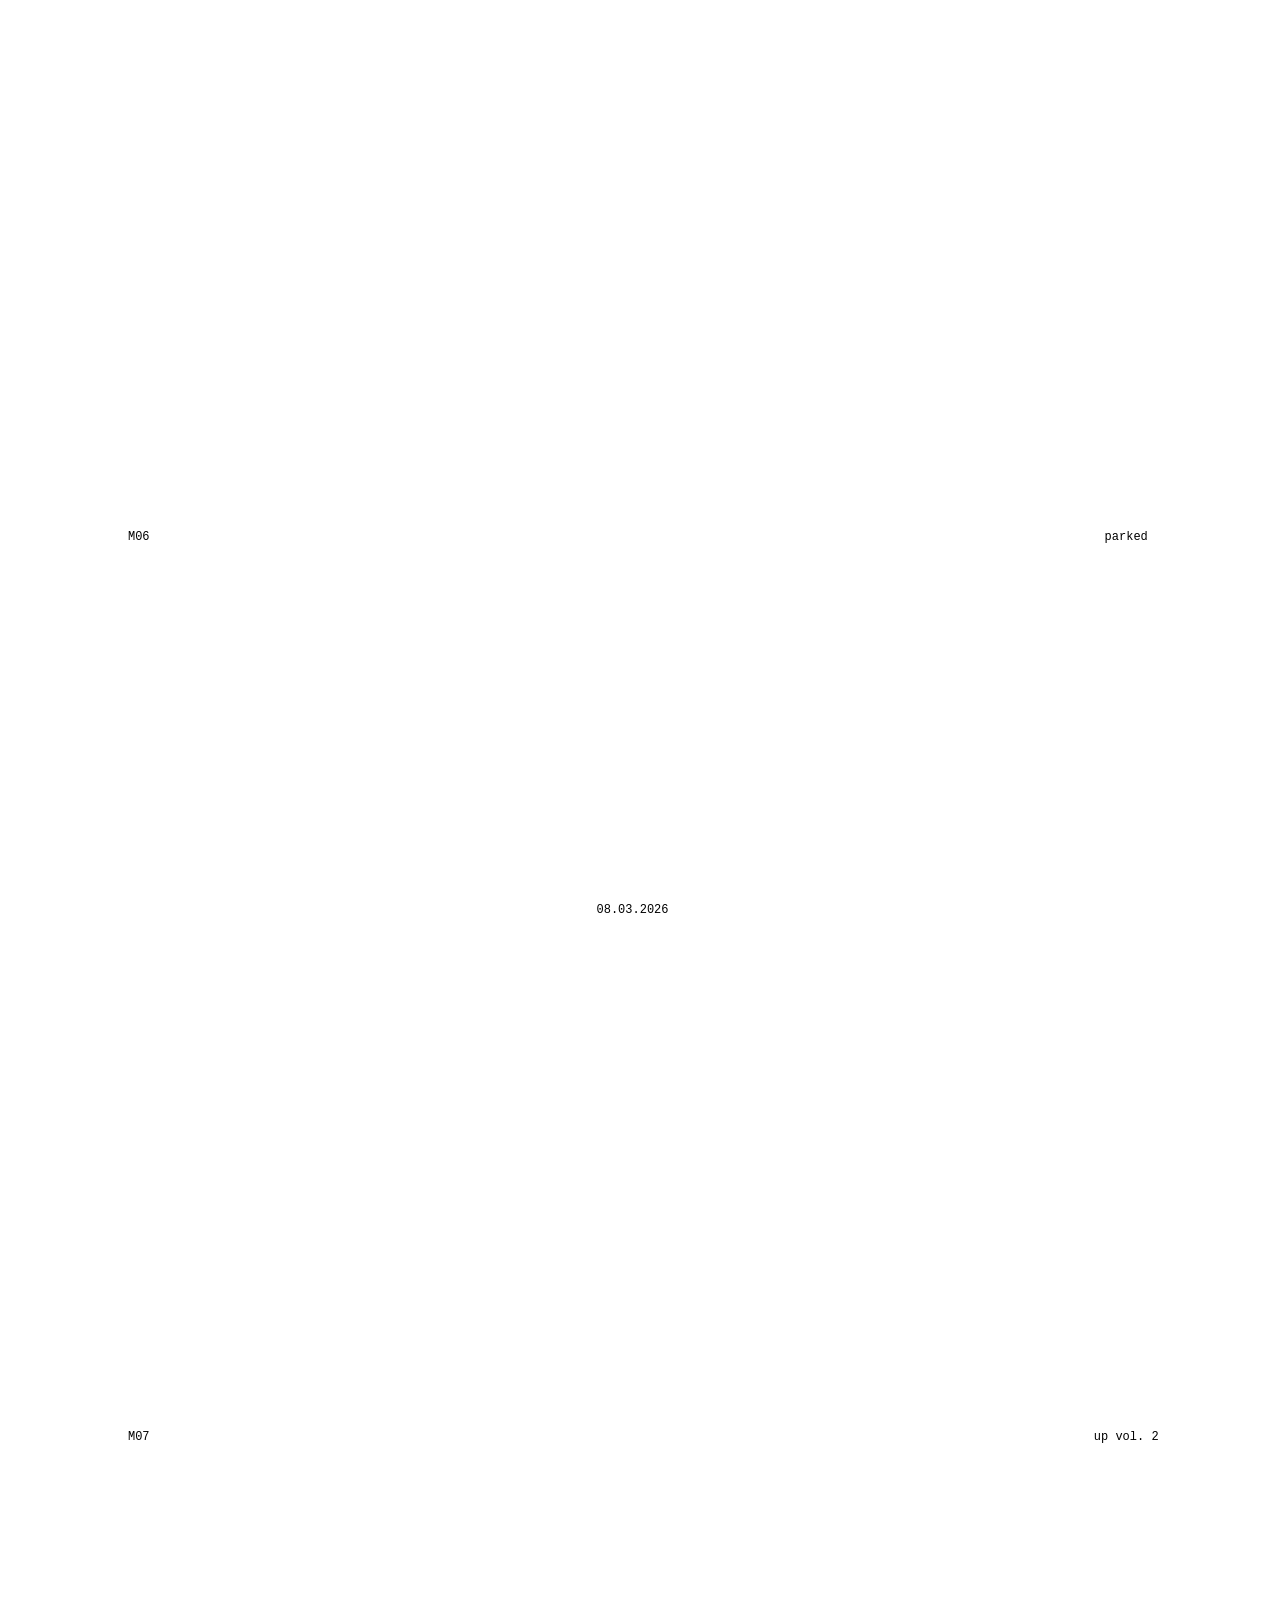
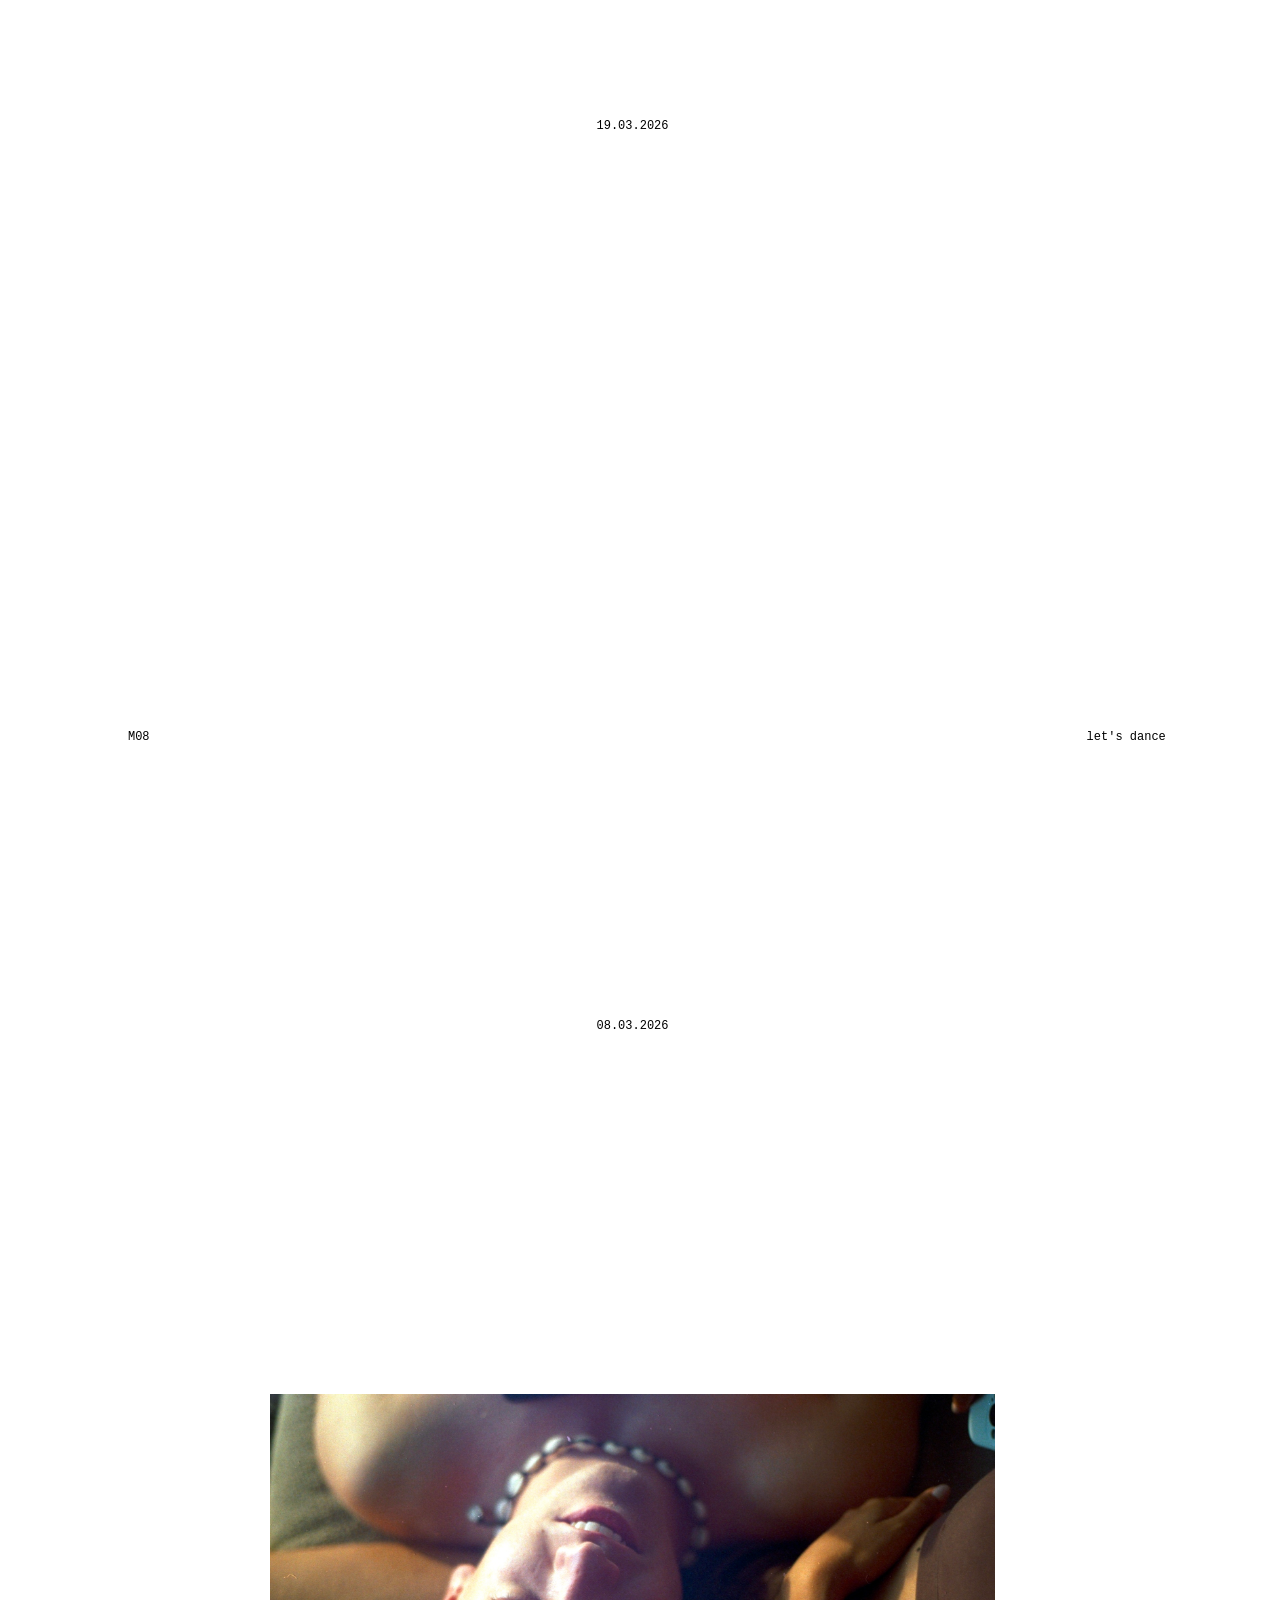
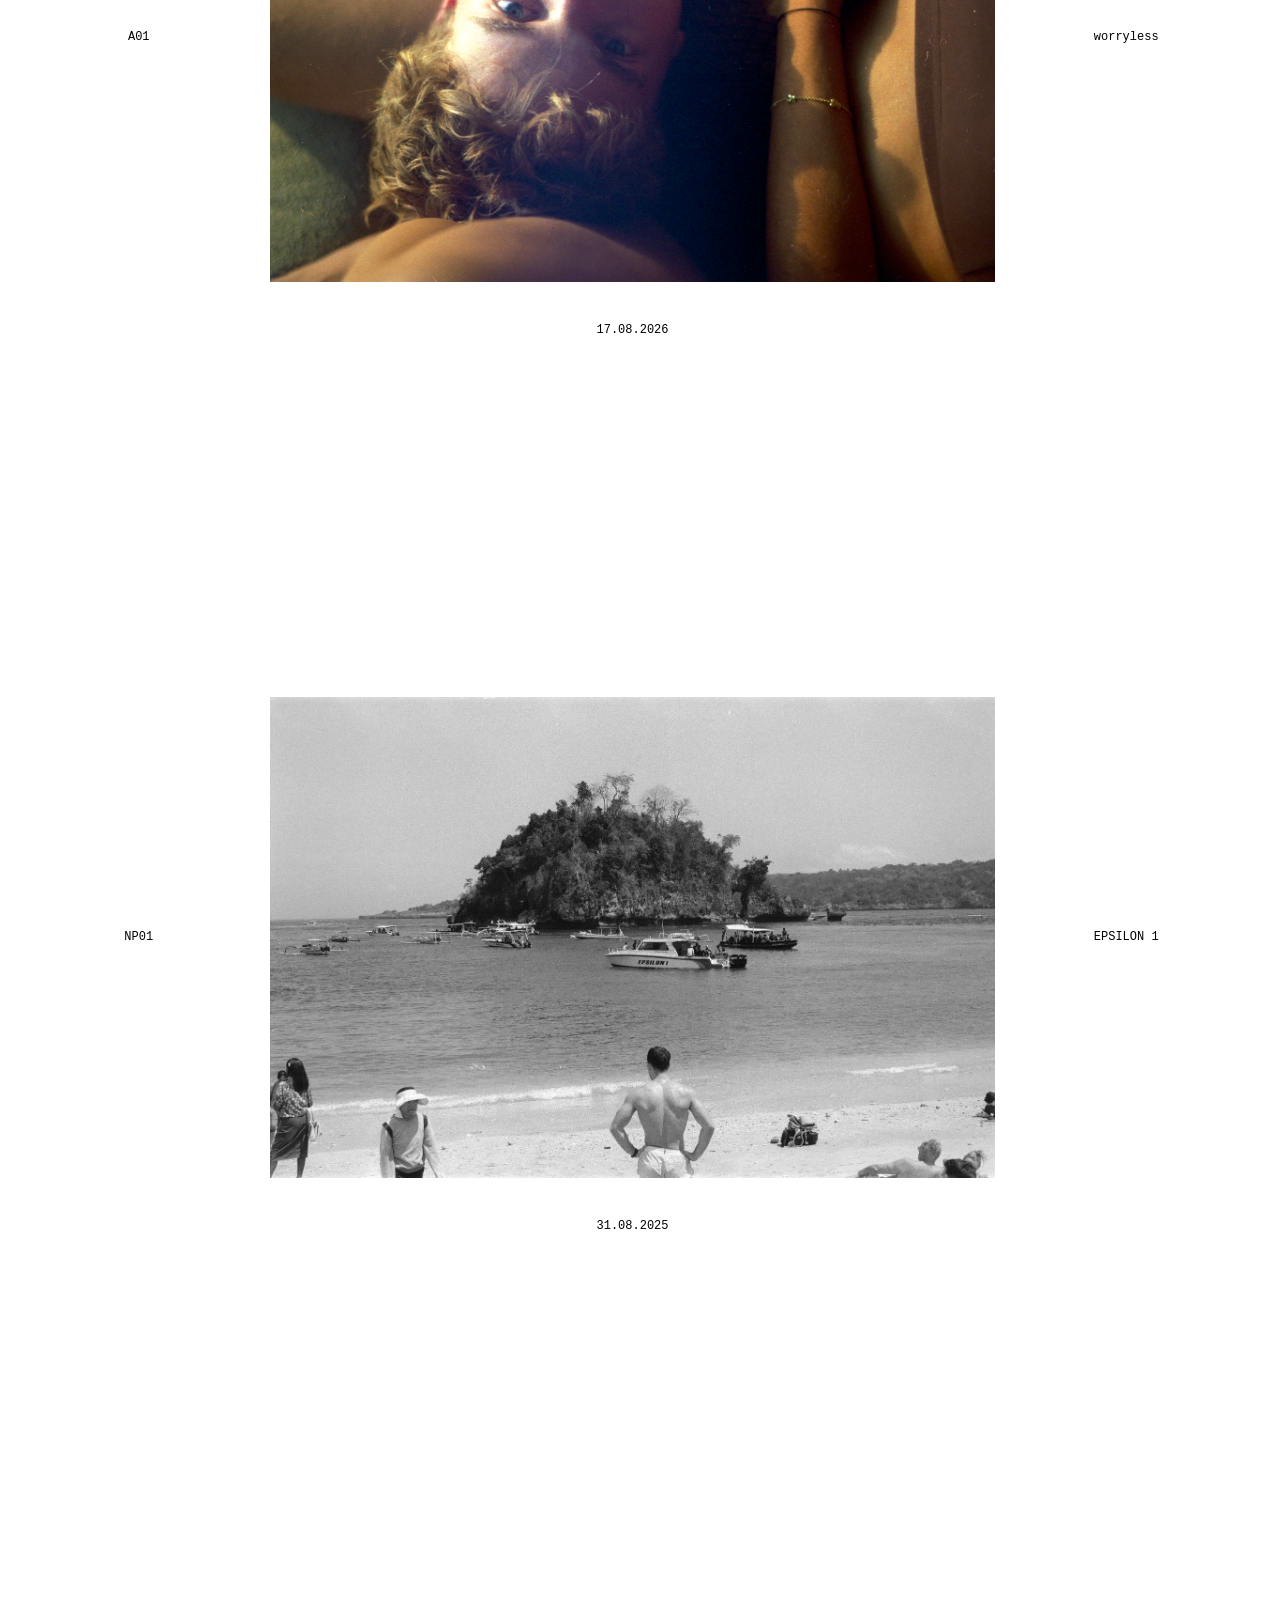
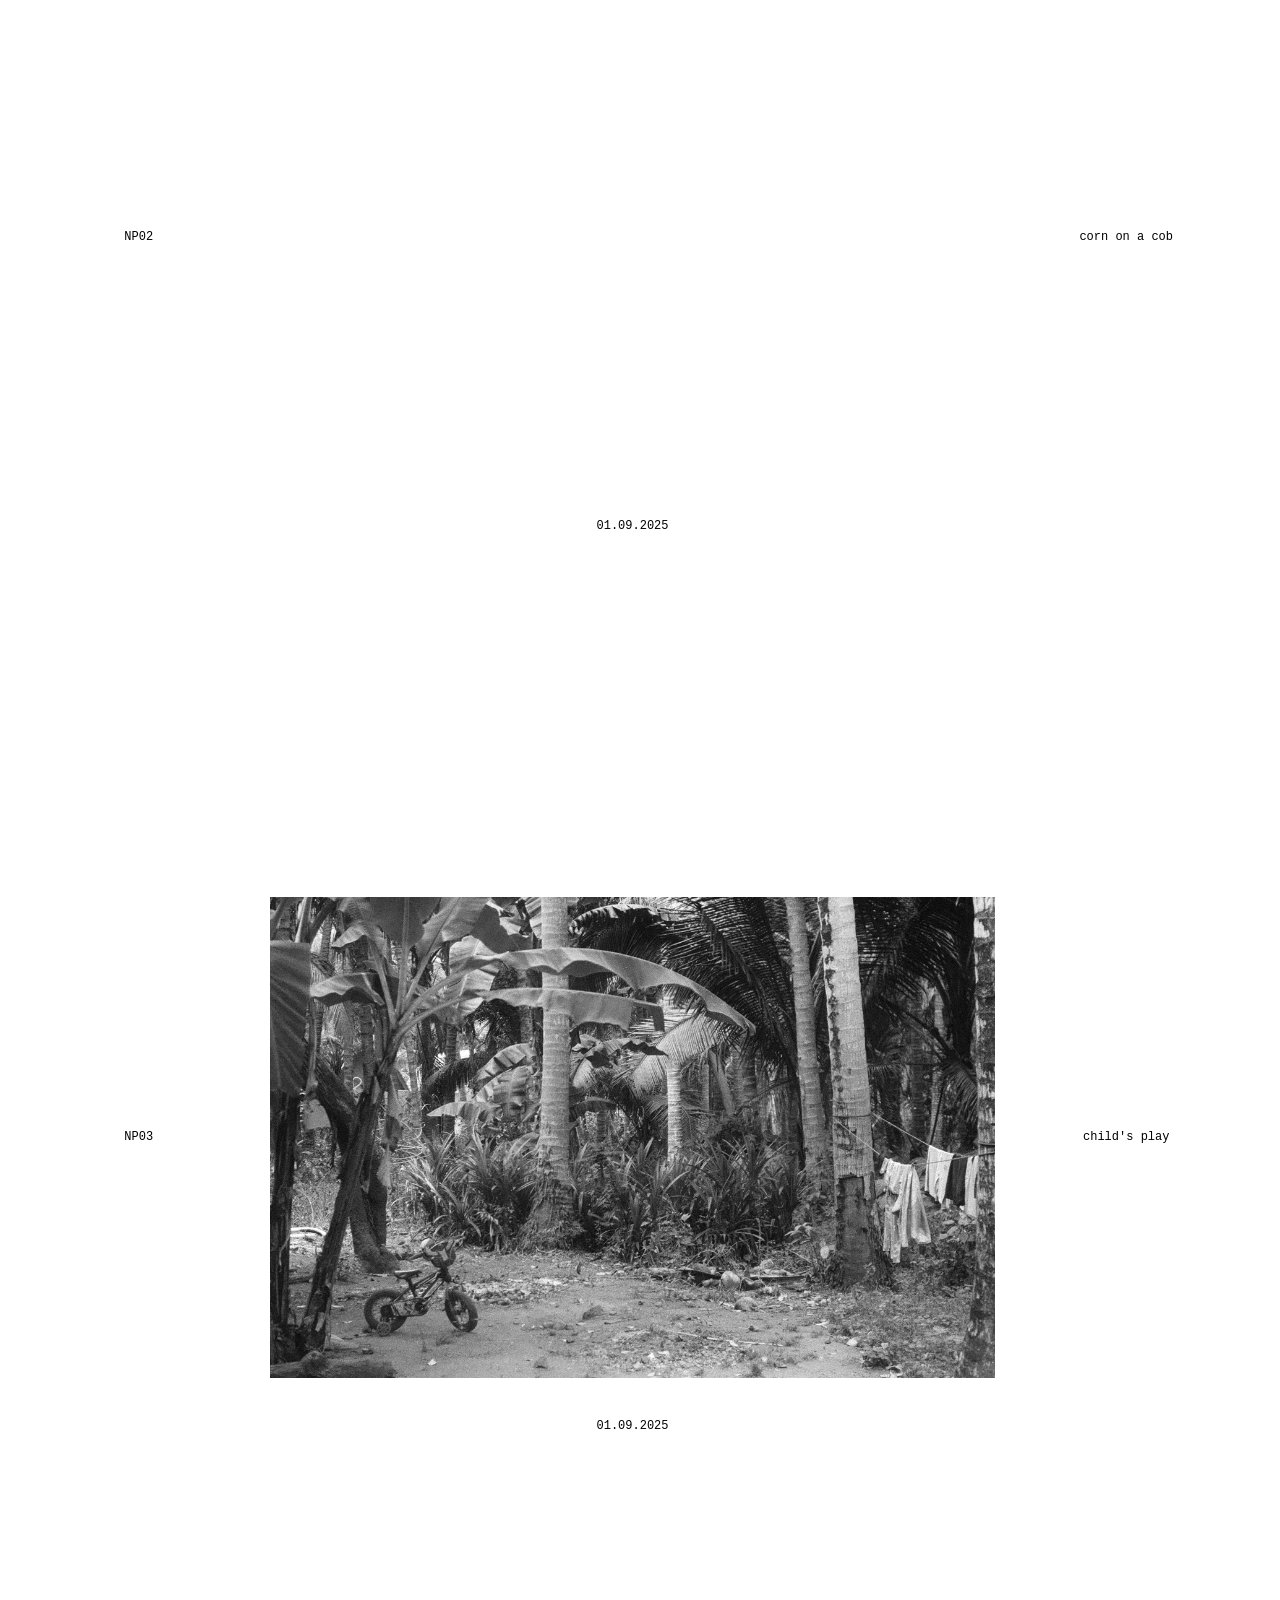
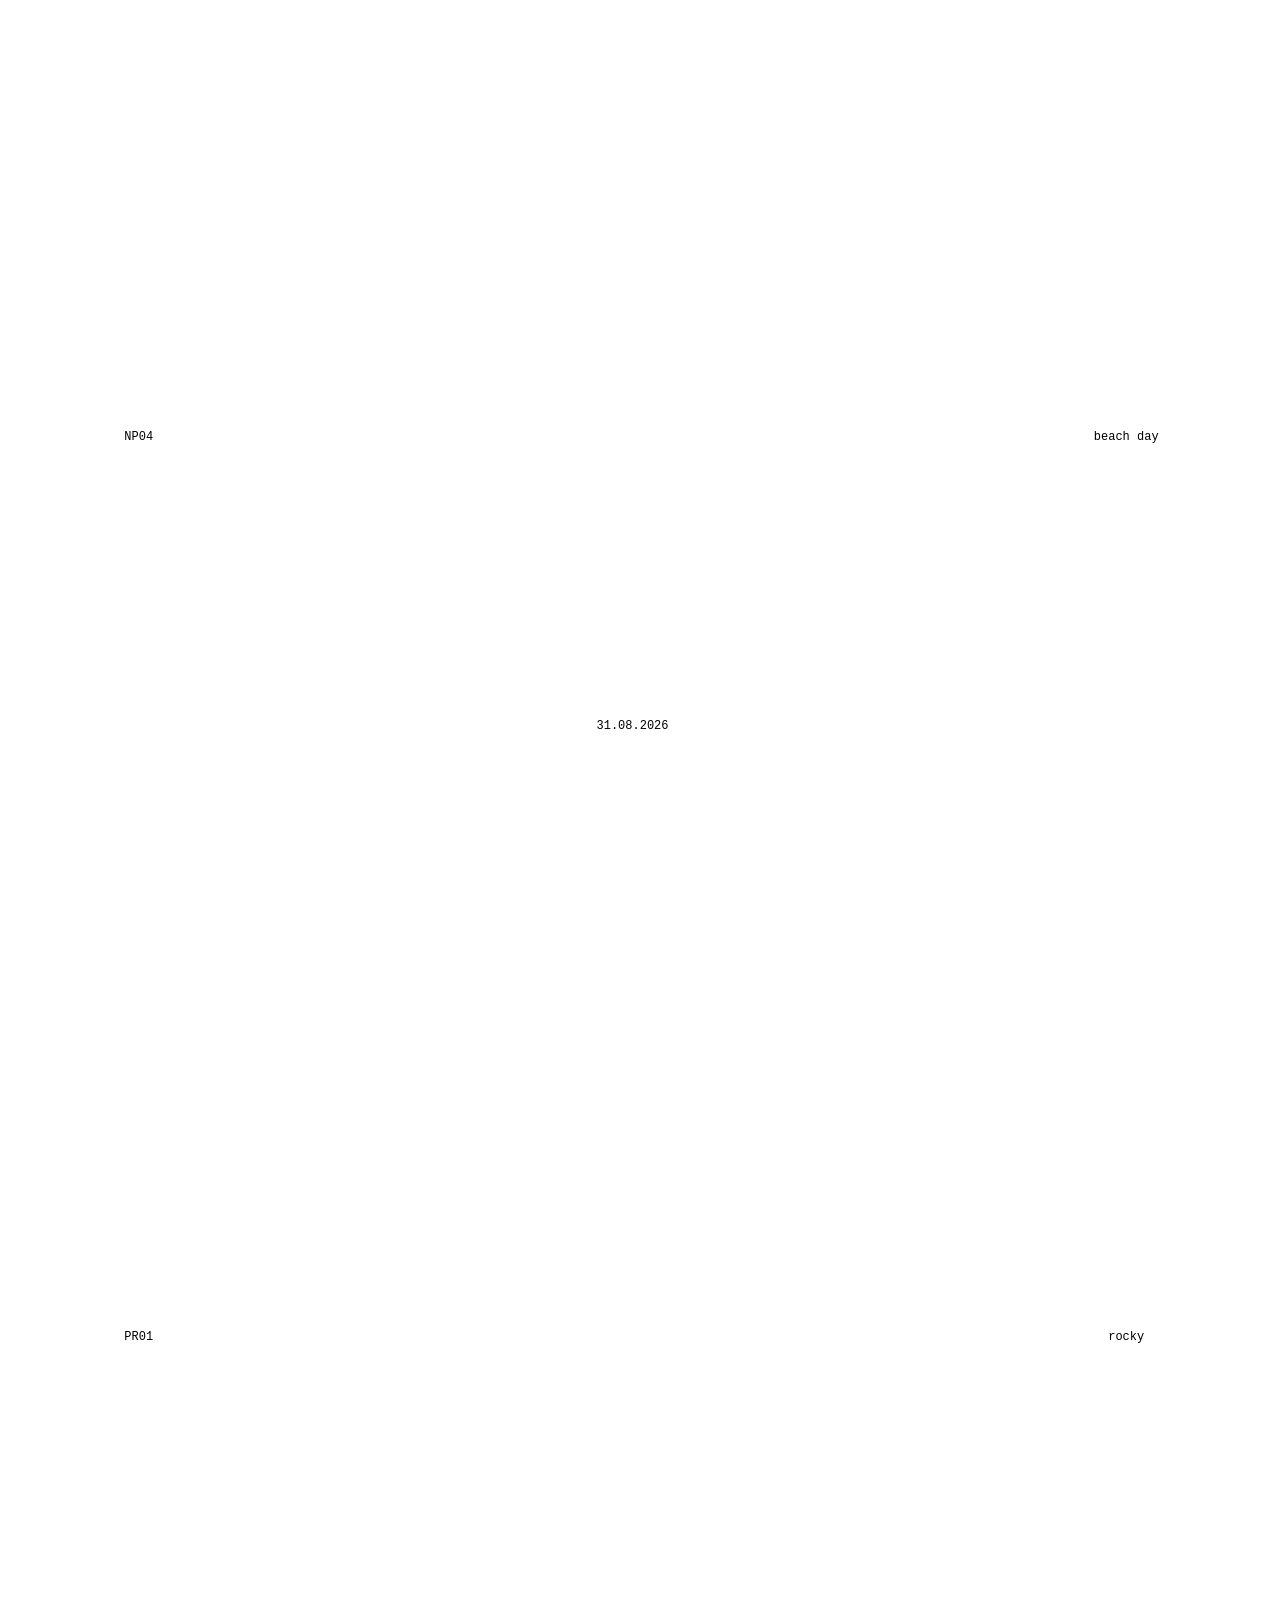
==== commit 6bed9603: "Render entry pages directly without redirect interstitials" ====
--- a/index.html
+++ b/index.html
@@ -2,11 +2,215 @@
 <html lang="en">
   <head>
     <meta charset="UTF-8">
+    <!-- Keep preview-server injected scripts from reloading this static page. -->
+    <meta http-equiv="Content-Security-Policy" content="script-src 'self' https://static.cloudflareinsights.com; connect-src https://cloudflareinsights.com">
     <meta name="viewport" content="width=device-width, initial-scale=1.0">
+    <meta name="theme-color" content="#ffffff">
+    <meta name="description" content="Alex's Photos">
+    <title>Alex's Photos</title>
     <link rel="canonical" href="https://made-by-alex.dev/home/">
-    <title>Alex's Photos</title>
-    <script src="/redirect.js" defer data-target="/home/"></script>
-    <noscript><meta http-equiv="refresh" content="0;url=/home/"></noscript>
+    <link rel="icon" type="image/svg+xml" href="../favicon.svg">
+    <link rel="stylesheet" href="../styles.css?v=viewer-cursors-1">
+    <script src="../gallery.js?v=direct-entry-1" defer></script>
+    <script src="../cursor.js" defer></script>
   </head>
-  <body><a href="/home/">Continue to Alex's Photos</a></body>
+  <body id="top">
+    <header class="site-name"><a href="#top">Alex Augusta</a></header>
+    <nav class="album-nav" aria-label="Albums">
+      <a href="#HK">HK</a>
+      <a href="#M">M</a>
+      <a href="#A">A</a>
+      <a href="#NP">NP</a>
+      <a href="#PR">PR</a>
+      <a href="#KO">KO</a>
+      <a href="#Z">Z</a>
+    </nav>
+    <nav class="camera-nav" aria-label="Camera albums">
+      <a href="../FG/">FG</a>
+      <a href="../KONICA/">KONICA</a>
+    </nav>
+    <main class="photos">
+      <figure class="photo" id="HK">
+        <figcaption class="photo-name">HK01</figcaption>
+        <img src="../photos/HK01.jpg" alt="cool city" width="3091" height="2048" fetchpriority="high" decoding="async">
+        <span class="photo-title">cool city</span>
+        <time class="photo-date" datetime="2025-07-01">01.07.2025</time>
+      </figure>
+      <figure class="photo">
+        <figcaption class="photo-name">HK02</figcaption>
+        <img src="../photos/HK02.jpg" alt="burgers" width="3091" height="2048" loading="lazy" decoding="async">
+        <span class="photo-title">burgers</span>
+        <time class="photo-date" datetime="2025-07-16">16.07.2025</time>
+      </figure>
+      <figure class="photo">
+        <figcaption class="photo-name">HK03</figcaption>
+        <img src="../photos/HK03.jpg" alt="monster b" width="2536" height="1680" loading="lazy" decoding="async">
+        <span class="photo-title">monster b</span>
+        <time class="photo-date" datetime="2025-06-30">30.06.2025</time>
+      </figure>
+      <figure class="photo">
+        <figcaption class="photo-name">HK04</figcaption>
+        <img src="../photos/HK04.jpg" alt="gone fishing" width="3091" height="2048" loading="lazy" decoding="async">
+        <span class="photo-title">gone fishing</span>
+        <time class="photo-date" datetime="2025-07-27">27.07.2025</time>
+      </figure>
+      <figure class="photo" id="M">
+        <figcaption class="photo-name">M01</figcaption>
+        <img src="../photos/M01.jpg" alt="take a pic" width="3091" height="2048" loading="lazy" decoding="async">
+        <span class="photo-title">take a pic</span>
+        <time class="photo-date" datetime="2026-03-08">08.03.2026</time>
+      </figure>
+      <figure class="photo">
+        <figcaption class="photo-name">M02</figcaption>
+        <img src="../photos/M02.jpg" alt="hat" width="3091" height="2048" loading="lazy" decoding="async">
+        <span class="photo-title">hat</span>
+        <time class="photo-date" datetime="2026-03-08">08.03.2026</time>
+      </figure>
+      <figure class="photo">
+        <figcaption class="photo-name">M03</figcaption>
+        <img src="../photos/M03.jpg" alt="shop opened" width="1829" height="2760" loading="lazy" decoding="async">
+        <span class="photo-title">shop opened</span>
+        <time class="photo-date" datetime="2026-03-06">06.03.2026</time>
+      </figure>
+      <figure class="photo">
+        <figcaption class="photo-name">M04</figcaption>
+        <img src="../photos/M04.jpg" alt="H-22" width="1986" height="1316" loading="lazy" decoding="async">
+        <span class="photo-title">H-22</span>
+        <time class="photo-date" datetime="2026-03-06">06.03.2026</time>
+      </figure>
+      <figure class="photo">
+        <figcaption class="photo-name">M05</figcaption>
+        <img src="../photos/M05.jpg" alt="up vol. 1" width="3091" height="2048" loading="lazy" decoding="async">
+        <span class="photo-title">up vol. 1</span>
+        <time class="photo-date" datetime="2026-03-19">19.03.2026</time>
+      </figure>
+      <figure class="photo">
+        <figcaption class="photo-name">M06</figcaption>
+        <img src="../photos/M06.jpg" alt="parked" width="1927" height="2909" loading="lazy" decoding="async">
+        <span class="photo-title">parked</span>
+        <time class="photo-date" datetime="2026-03-08">08.03.2026</time>
+      </figure>
+      <figure class="photo">
+        <figcaption class="photo-name">M07</figcaption>
+        <img src="../photos/M07.jpg" alt="up vol. 2" width="3091" height="2048" loading="lazy" decoding="async">
+        <span class="photo-title">up vol. 2</span>
+        <time class="photo-date" datetime="2026-03-19">19.03.2026</time>
+      </figure>
+      <figure class="photo">
+        <figcaption class="photo-name">M08</figcaption>
+        <img src="../photos/M08.jpg" alt="let&#x27;s dance" width="3091" height="2048" loading="lazy" decoding="async">
+        <span class="photo-title">let&#x27;s dance</span>
+        <time class="photo-date" datetime="2026-03-08">08.03.2026</time>
+      </figure>
+      <figure class="photo" id="A">
+        <figcaption class="photo-name">A01</figcaption>
+        <img src="../photos/A01.jpg" alt="worryless" width="2138" height="1437" loading="lazy" decoding="async">
+        <span class="photo-title">worryless</span>
+        <time class="photo-date" datetime="2026-08-17">17.08.2026</time>
+      </figure>
+      <figure class="photo" id="NP">
+        <figcaption class="photo-name">NP01</figcaption>
+        <img src="../photos/NP01.jpg" alt="EPSILON 1" width="3091" height="2048" loading="lazy" decoding="async">
+        <span class="photo-title">EPSILON 1</span>
+        <time class="photo-date" datetime="2025-08-31">31.08.2025</time>
+      </figure>
+      <figure class="photo">
+        <figcaption class="photo-name">NP02</figcaption>
+        <img src="../photos/NP02.JPG" alt="corn on a cob" width="2358" height="1562" loading="lazy" decoding="async">
+        <span class="photo-title">corn on a cob</span>
+        <time class="photo-date" datetime="2025-09-01">01.09.2025</time>
+      </figure>
+      <figure class="photo">
+        <figcaption class="photo-name">NP03</figcaption>
+        <img src="../photos/NP03.jpg" alt="child&#x27;s play" width="2344" height="1553" loading="lazy" decoding="async">
+        <span class="photo-title">child&#x27;s play</span>
+        <time class="photo-date" datetime="2025-09-01">01.09.2025</time>
+      </figure>
+      <figure class="photo">
+        <figcaption class="photo-name">NP04</figcaption>
+        <img src="../photos/NP04.jpg" alt="beach day" width="2675" height="1772" loading="lazy" decoding="async">
+        <span class="photo-title">beach day</span>
+        <time class="photo-date" datetime="2026-08-31">31.08.2026</time>
+      </figure>
+      <figure class="photo" id="PR">
+        <figcaption class="photo-name">PR01</figcaption>
+        <img src="../photos/PR01.jpg" alt="rocky" width="2943" height="1950" loading="lazy" decoding="async">
+        <span class="photo-title">rocky</span>
+        <time class="photo-date" datetime="2025-03-18">18.03.2025</time>
+      </figure>
+      <figure class="photo">
+        <figcaption class="photo-name">PR02</figcaption>
+        <img src="../photos/PR02.jpg" alt="sleepy" width="3091" height="2048" loading="lazy" decoding="async">
+        <span class="photo-title">sleepy</span>
+        <time class="photo-date" datetime="2025-03-03">03.03.2025</time>
+      </figure>
+      <figure class="photo">
+        <figcaption class="photo-name">PR03</figcaption>
+        <img src="../photos/PR03.jpg" alt="gallery" width="2894" height="1917" loading="lazy" decoding="async">
+        <span class="photo-title">gallery</span>
+        <time class="photo-date" datetime="2025-02-26">26.02.2025</time>
+      </figure>
+      <figure class="photo">
+        <figcaption class="photo-name">PR04</figcaption>
+        <img src="../photos/PR04.jpg" alt="runningman" width="2614" height="1732" loading="lazy" decoding="async">
+        <span class="photo-title">runningman</span>
+        <time class="photo-date" datetime="2025-04-14">14.04.2025</time>
+      </figure>
+      <figure class="photo">
+        <figcaption class="photo-name">PR05</figcaption>
+        <img src="../photos/PR05.jpg" alt="decaf" width="2751" height="1823" loading="lazy" decoding="async">
+        <span class="photo-title">decaf</span>
+        <time class="photo-date" datetime="2025-02-20">20.02.2025</time>
+      </figure>
+      <figure class="photo" id="KO">
+        <figcaption class="photo-name">KO01</figcaption>
+        <img src="../photos/KO01.jpg" alt="coke" width="3324" height="1870" loading="lazy" decoding="async">
+        <span class="photo-title">coke</span>
+        <time class="photo-date" datetime="2026-10-12">12.10.2026</time>
+      </figure>
+      <figure class="photo">
+        <figcaption class="photo-name">KO02</figcaption>
+        <img src="../photos/KO02.jpg" alt="coke?" width="2882" height="1621" loading="lazy" decoding="async">
+        <span class="photo-title">coke?</span>
+        <time class="photo-date" datetime="2026-10-12">12.10.2026</time>
+      </figure>
+      <figure class="photo">
+        <figcaption class="photo-name">KO03</figcaption>
+        <img src="../photos/KO03.jpg" alt="yum" width="2267" height="1275" loading="lazy" decoding="async">
+        <span class="photo-title">yum</span>
+        <time class="photo-date" datetime="2026-10-13">13.10.2026</time>
+      </figure>
+      <figure class="photo">
+        <figcaption class="photo-name">KO04</figcaption>
+        <img src="../photos/KO04.jpg" alt="guard" width="2898" height="1631" loading="lazy" decoding="async">
+        <span class="photo-title">guard</span>
+        <time class="photo-date" datetime="2026-10-13">13.10.2026</time>
+      </figure>
+      <figure class="photo">
+        <figcaption class="photo-name">KO05</figcaption>
+        <img src="../photos/KO05.jpg" alt="untz" width="3377" height="1900" loading="lazy" decoding="async">
+        <span class="photo-title">untz</span>
+        <time class="photo-date" datetime="2026-10-15">15.10.2026</time>
+      </figure>
+      <figure class="photo">
+        <figcaption class="photo-name">KO06</figcaption>
+        <img src="../photos/KO06.jpg" alt="no way!" width="3106" height="1747" loading="lazy" decoding="async">
+        <span class="photo-title">no way!</span>
+        <time class="photo-date" datetime="2026-10-15">15.10.2026</time>
+      </figure>
+      <figure class="photo" id="Z">
+        <figcaption class="photo-name">Z01</figcaption>
+        <img src="../photos/Z01.jpg" alt="la rose" width="3091" height="2048" loading="lazy" decoding="async">
+        <span class="photo-title">la rose</span>
+        <time class="photo-date" datetime="2025-09-07">07.09.2025</time>
+      </figure>
+    </main>
+    <footer class="site-footer">
+      <blockquote>„To see the world, things dangerous to come to, to see behind walls, draw closer, to find each other, and to feel. That is the purpose of life.“ - Walter Mitty</blockquote>
+      <img class="site-face" src="../face.PNG" alt="" width="200" height="200" loading="lazy">
+    </footer>
+    <!-- Cloudflare Web Analytics -->
+    <script type="module" src="https://static.cloudflareinsights.com/beacon.min.js" data-cf-beacon='{"token": "2d02657c831f4660be215482fc6f6870"}'></script>
+    <!-- End Cloudflare Web Analytics -->
+  </body>
 </html>
--- a/styles.css
+++ b/styles.css
@@ -0,0 +1,358 @@
+@font-face {
+  font-family: 'BradfordMono';
+  src: local('BradfordMono'), local('Bradford Mono'), local('BradfordMono-Regular'), local('Bradford Mono Regular');
+  font-style: normal;
+  font-weight: 400;
+  font-display: swap;
+}
+
+:root {
+  color-scheme: light;
+  background: #fff;
+  color: #000;
+  font-family: 'BradfordMono', 'Courier New', monospace;
+  font-size: 12px;
+  font-weight: 400;
+}
+
+* { box-sizing: border-box; }
+
+body {
+  margin: 0;
+  background: #fff;
+}
+
+.site-name {
+  position: fixed;
+  z-index: 10;
+  top: 24px;
+  left: 32px;
+  font: inherit;
+  line-height: 1.4;
+}
+
+.site-footer {
+  display: flex;
+  align-items: center;
+  gap: 24px;
+  max-width: 680px;
+  margin: 0 auto;
+  padding: 48px 32px 64px;
+}
+
+.site-footer blockquote {
+  margin: 0;
+  font: inherit;
+  line-height: 1.6;
+}
+
+.site-face {
+  flex-shrink: 0;
+  width: 180px;
+  height: 180px;
+  object-fit: contain;
+}
+
+.photo {
+  display: grid;
+  grid-template-columns: minmax(0, 1fr) minmax(0, 3.4fr) minmax(0, 1fr);
+  align-items: center;
+  align-content: center;
+  gap: 40px 24px;
+  min-height: 100svh;
+  margin: 0;
+  padding: 64px 32px 32px;
+}
+
+.photo img {
+  grid-column: 2;
+  grid-row: 1;
+  display: block;
+  width: 100%;
+  height: auto;
+  max-height: 72svh;
+  object-fit: contain;
+}
+
+.photo-name,
+.photo-title,
+.photo-date {
+  text-align: center;
+  font: inherit;
+  line-height: 1.4;
+}
+
+.photo-name {
+  grid-column: 1;
+  grid-row: 1;
+}
+
+.photo-title {
+  grid-column: 3;
+  grid-row: 1;
+}
+
+.photo-date {
+  grid-column: 2;
+  grid-row: 2;
+}
+
+@media (max-width: 600px) {
+  .site-face {
+    width: 180px;
+    height: 180px;
+  }
+
+  .site-footer {
+    flex-direction: column;
+    gap: 24px;
+    padding: 32px 24px 48px;
+  }
+
+  .site-name {
+    top: 16px;
+    left: 12px;
+  }
+
+  .photo {
+    grid-template-columns: repeat(2, minmax(0, 1fr));
+    gap: 16px 0;
+    padding: 64px 0 32px;
+  }
+
+  .photo-name {
+    grid-column: 1;
+    grid-row: 1;
+    padding-left: 12px;
+    text-align: left;
+  }
+
+  .photo-title {
+    grid-column: 2;
+    grid-row: 1;
+    padding-right: 12px;
+    text-align: right;
+  }
+
+  .photo img {
+    grid-column: 1 / -1;
+    grid-row: 2;
+    max-height: none;
+  }
+
+  .photo-date {
+    grid-column: 1 / -1;
+    grid-row: 3;
+    margin-top: 24px;
+    white-space: nowrap;
+  }
+}
+
+/* Album links share the gallery's quiet, fixed header. */
+a { color: inherit; text-decoration: none; }
+a:hover { text-decoration: underline; text-underline-offset: 4px; }
+a:focus-visible, button:focus-visible { outline: 1px solid currentColor; outline-offset: 6px; }
+
+.album-nav {
+  position: fixed;
+  z-index: 10;
+  top: 24px;
+  left: 50%;
+  transform: translateX(-50%);
+  display: flex;
+  gap: 24px;
+  line-height: 1.4;
+}
+
+.album-header {
+  position: fixed;
+  z-index: 20;
+  inset: 0 0 auto;
+  min-height: 70px;
+  background: rgba(255, 255, 255, .96);
+}
+
+.album-details {
+  display: flex;
+  justify-content: center;
+  gap: 24px;
+  margin: 24px 110px 20px;
+  line-height: 1.4;
+  text-align: center;
+}
+
+.album-board {
+  display: flex;
+  flex-direction: column;
+  gap: 8px;
+  max-width: 1600px;
+  margin: 0 auto;
+  padding: 112px 48px 64px;
+}
+
+.album-row {
+  display: flex;
+  align-items: flex-start;
+  gap: 8px;
+}
+
+.album-photo {
+  display: block;
+  flex: var(--ratio, 1) 1 0;
+  min-width: 0;
+  margin: 0;
+  padding: 0;
+  border: 0;
+  background: transparent;
+  color: inherit;
+  cursor: default;
+}
+
+.album-photo img {
+  display: block;
+  width: 100%;
+  height: auto;
+}
+
+@media (max-width: 900px) {
+  .album-nav { gap: 16px; }
+  .album-board { padding: 96px 24px 40px; }
+}
+
+@media (max-width: 600px) {
+  .album-nav { top: 16px; left: auto; right: 12px; transform: none; gap: 10px; }
+  .album-details { flex-wrap: wrap; gap: 6px 16px; margin: 16px 62px; }
+  .album-board { gap: 5px; padding: 96px 12px 32px; }
+  .album-row { gap: 5px; }
+}
+
+.album-nav a:hover { text-decoration: none; }
+.album-nav a:hover:not([aria-current]) { opacity: .6; }
+
+.album-underline {
+  position: absolute;
+  left: 0;
+  bottom: -5px;
+  height: 1px;
+  background: currentColor;
+  pointer-events: none;
+}
+
+.camera-nav {
+  position: fixed;
+  z-index: 20;
+  top: 24px;
+  right: 32px;
+  display: flex;
+  gap: 24px;
+  line-height: 1.4;
+}
+.camera-nav [aria-current="page"] {
+  text-decoration: underline;
+  text-underline-offset: 4px;
+}
+.album-details { margin-left: 170px; margin-right: 170px; }
+
+@media (max-width: 760px) {
+  .album-nav { top: 52px; left: 50%; right: auto; transform: translateX(-50%); gap: 16px; }
+  .camera-nav { right: 12px; gap: 16px; }
+  .album-details { margin: 52px 12px 16px; }
+  .album-header { min-height: 86px; }
+}
+@media (max-width: 600px) {
+  .camera-nav { top: 16px; }
+  .photos .photo { padding-top: 96px; }
+}
+
+/* Crossfade the entire page; category anchor links keep their scroll behavior. */
+@view-transition { navigation: auto; }
+::view-transition-old(root) { animation: camera-fade-out 1200ms cubic-bezier(.4, 0, .2, 1) both; }
+::view-transition-new(root) { animation: camera-fade-in 1500ms cubic-bezier(.4, 0, .2, 1) both; }
+@keyframes camera-fade-out { to { opacity: 0; } }
+@keyframes camera-fade-in { from { opacity: 0; } }
+@media (prefers-reduced-motion: reduce) {
+  @view-transition { navigation: none; }
+}
+
+/* Local collage viewer: the full image keeps its original proportions. */
+html { scrollbar-gutter: stable; }
+.album-photo { cursor: zoom-in; }
+.album-board, .album-header { transition: opacity 650ms cubic-bezier(.4, 0, .2, 1), filter 650ms cubic-bezier(.4, 0, .2, 1); }
+body.photo-open { overflow: hidden; }
+.photo-open .album-board,
+.photo-open .album-header { opacity: .4; filter: saturate(.35); }
+.photo-overlay {
+  position: fixed;
+  inset: 0;
+  width: 100%;
+  max-width: none;
+  height: 100%;
+  max-height: none;
+  margin: 0;
+  padding: 72px 24px 32px;
+  border: 0;
+  background: transparent;
+  color: inherit;
+  overflow: hidden;
+  outline: none;
+  cursor: zoom-out;
+}
+.photo-overlay[open] { display: flex; align-items: center; justify-content: center; }
+.photo-overlay::backdrop {
+  background: rgba(255, 255, 255, .25);
+  animation: camera-fade-in 650ms ease-in-out both;
+}
+.photo-overlay.is-closing::backdrop { animation: camera-fade-out 550ms ease-in-out both; }
+.photo-overlay > img {
+  display: block;
+  width: auto;
+  height: auto;
+  max-width: 90vw;
+  max-height: 80svh;
+  object-fit: contain;
+  cursor: zoom-out;
+  animation: photo-reveal 750ms cubic-bezier(.4, 0, .2, 1) both;
+}
+.overlay-details {
+  position: absolute;
+  top: 24px;
+  left: 24px;
+  right: 24px;
+  display: flex;
+  justify-content: center;
+  flex-wrap: wrap;
+  gap: 8px 24px;
+  font: inherit;
+  line-height: 1.4;
+  pointer-events: none;
+}
+.photo-overlay.is-closing { animation: camera-fade-out 550ms ease-in-out both; }
+@keyframes photo-reveal {
+  from { opacity: 0; transform: scale(.97); }
+  to { opacity: 1; transform: scale(1); }
+}
+@media (max-width: 600px) {
+  .photo-overlay { padding: 80px 12px 24px; }
+  .overlay-details { top: 16px; gap: 8px 16px; }
+  .photo-overlay > img { max-width: 94vw; max-height: 76svh; }
+}
+@media (prefers-reduced-motion: reduce) {
+  .album-board, .album-header { transition: none; }
+  .photo-overlay > img, .photo-overlay.is-closing,
+  .photo-overlay::backdrop, .photo-overlay.is-closing::backdrop { animation: none; }
+}
+
+/* CUR files include their own hotspots. Paths are relative to this stylesheet. */
+@media (any-pointer: fine) {
+  html, body { cursor: url("cursor/Wii Cursor-small.cur"), auto; }
+  a[href], button:not(:disabled), [role="button"],
+  .album-photo, .photo-overlay, .photo-overlay > img,
+  .photo-overlay::backdrop {
+    cursor: url("cursor/wii-pointer-blue-ccw-small.cur"), pointer;
+  }
+  html.cursor-pressed,
+  html.cursor-pressed *,
+  html.cursor-pressed .photo-overlay::backdrop {
+    cursor: url("cursor/wii-grab-ccw-small.cur"), grabbing !important;
+  }
+}
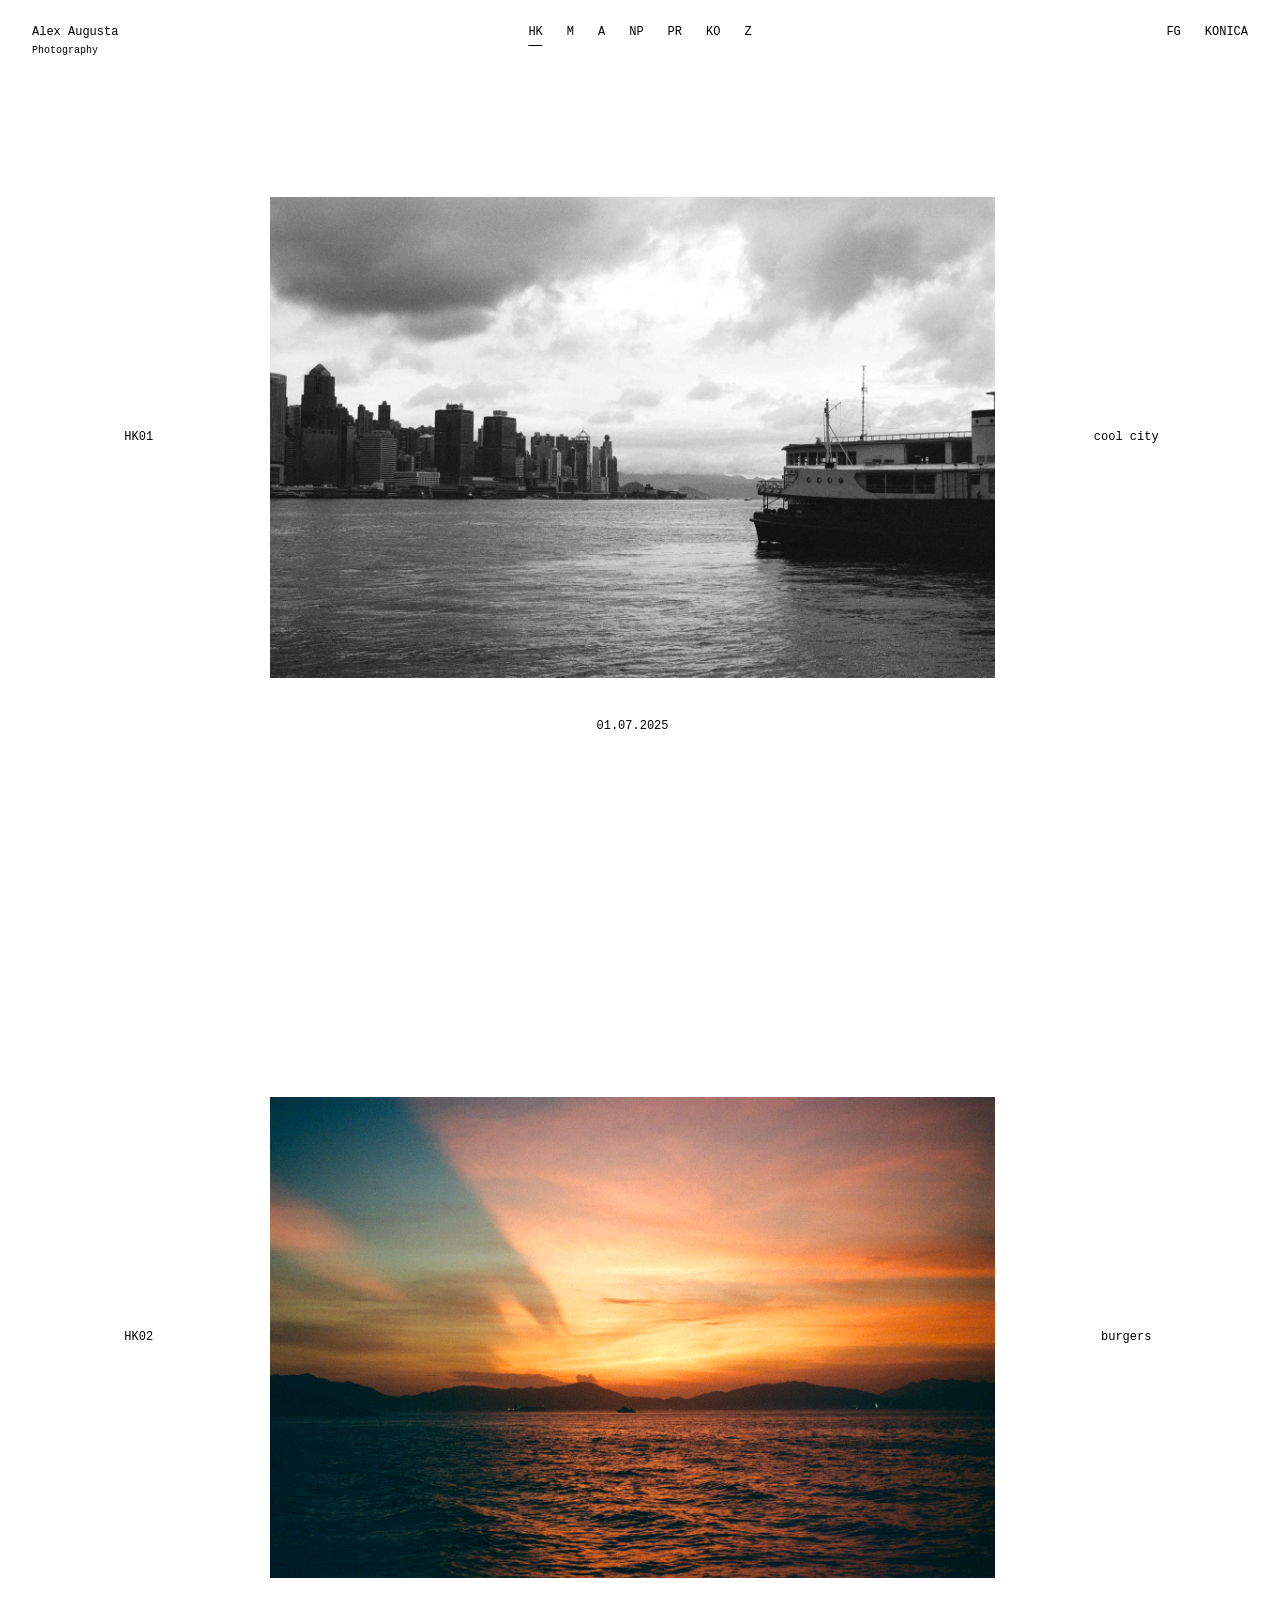
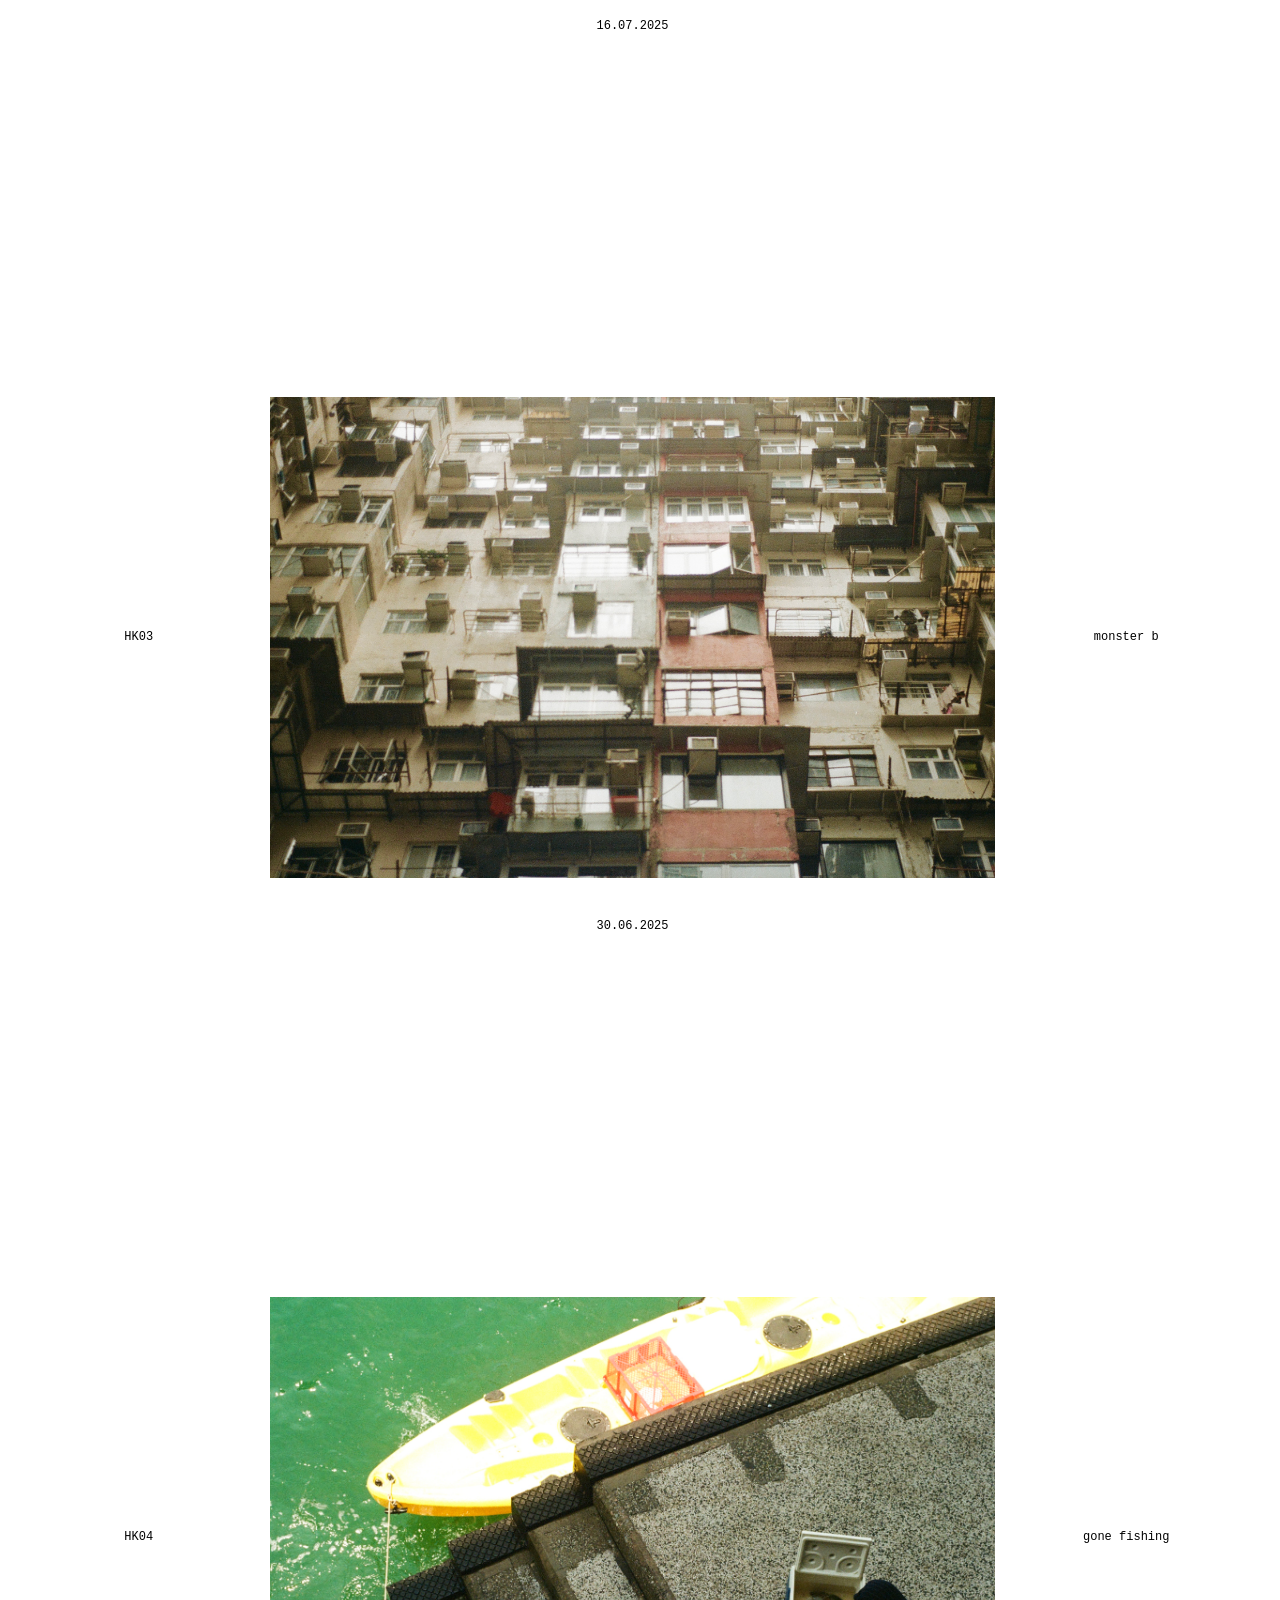
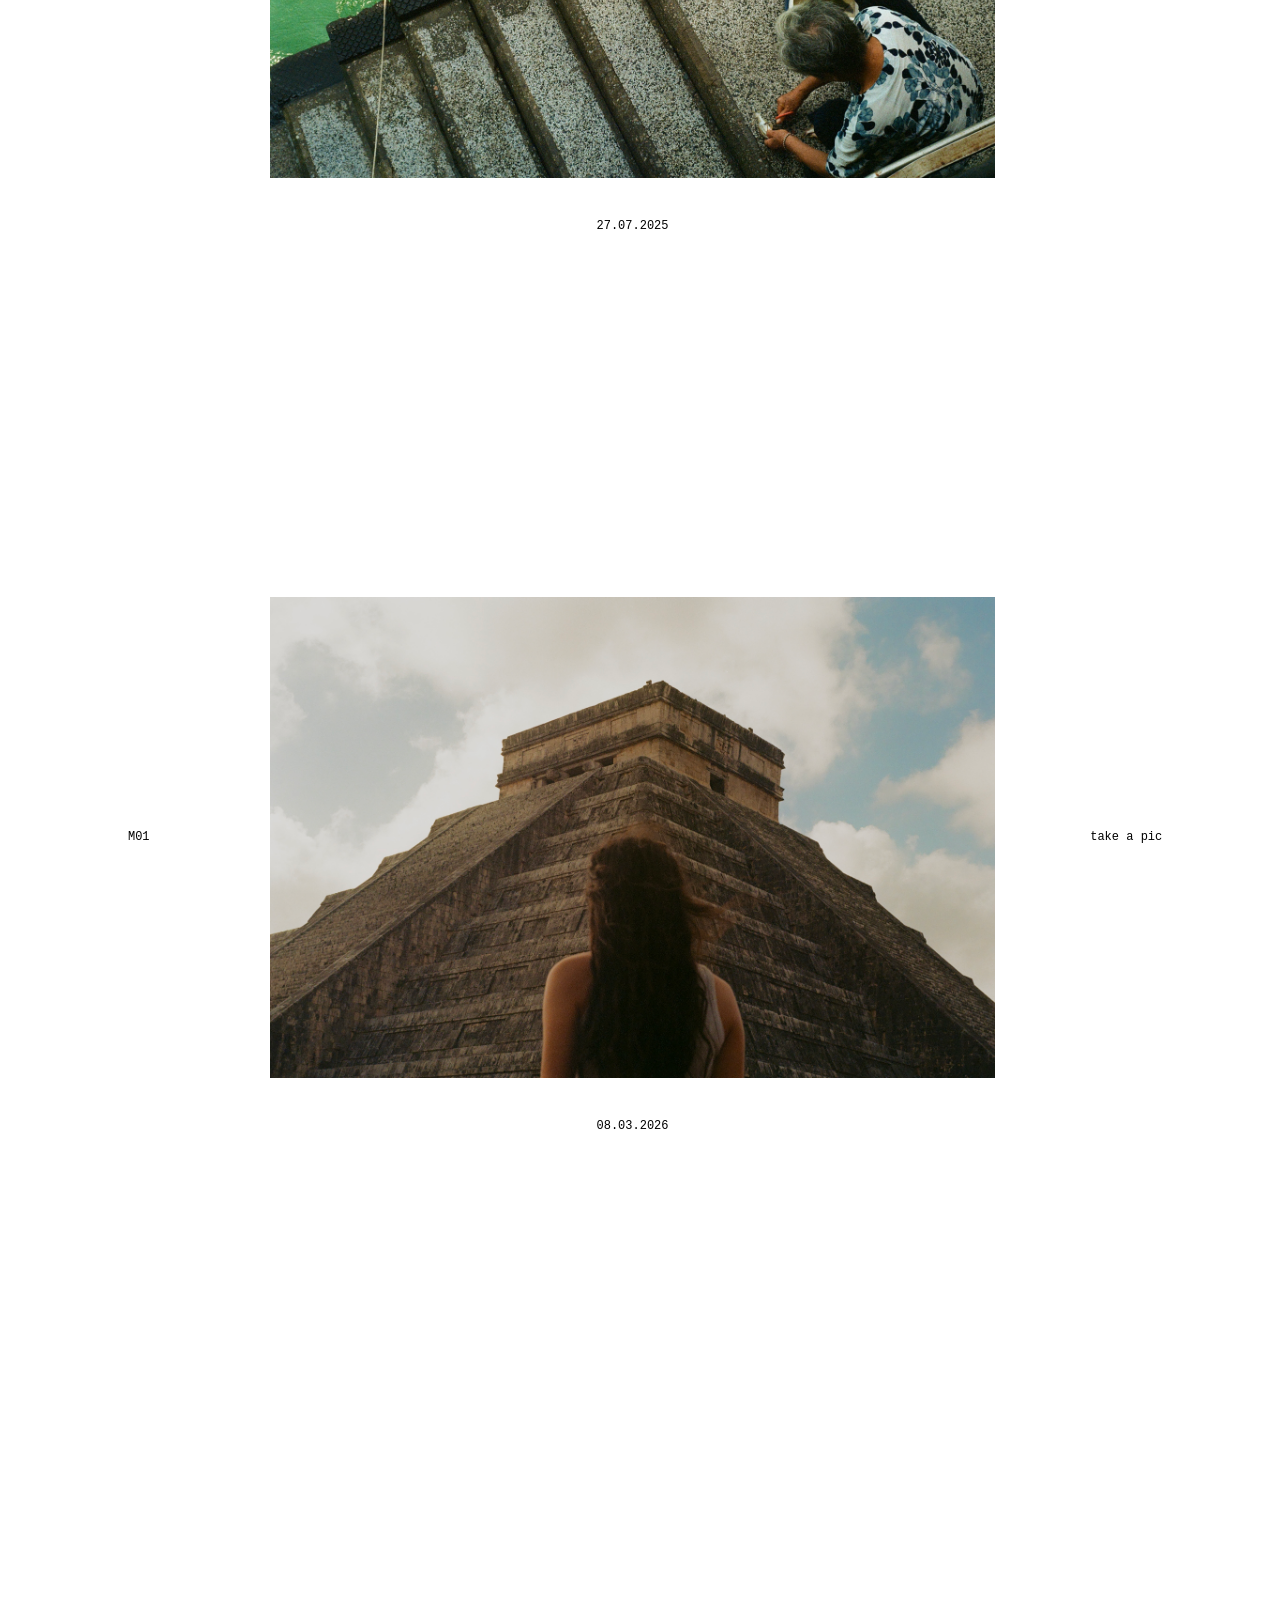
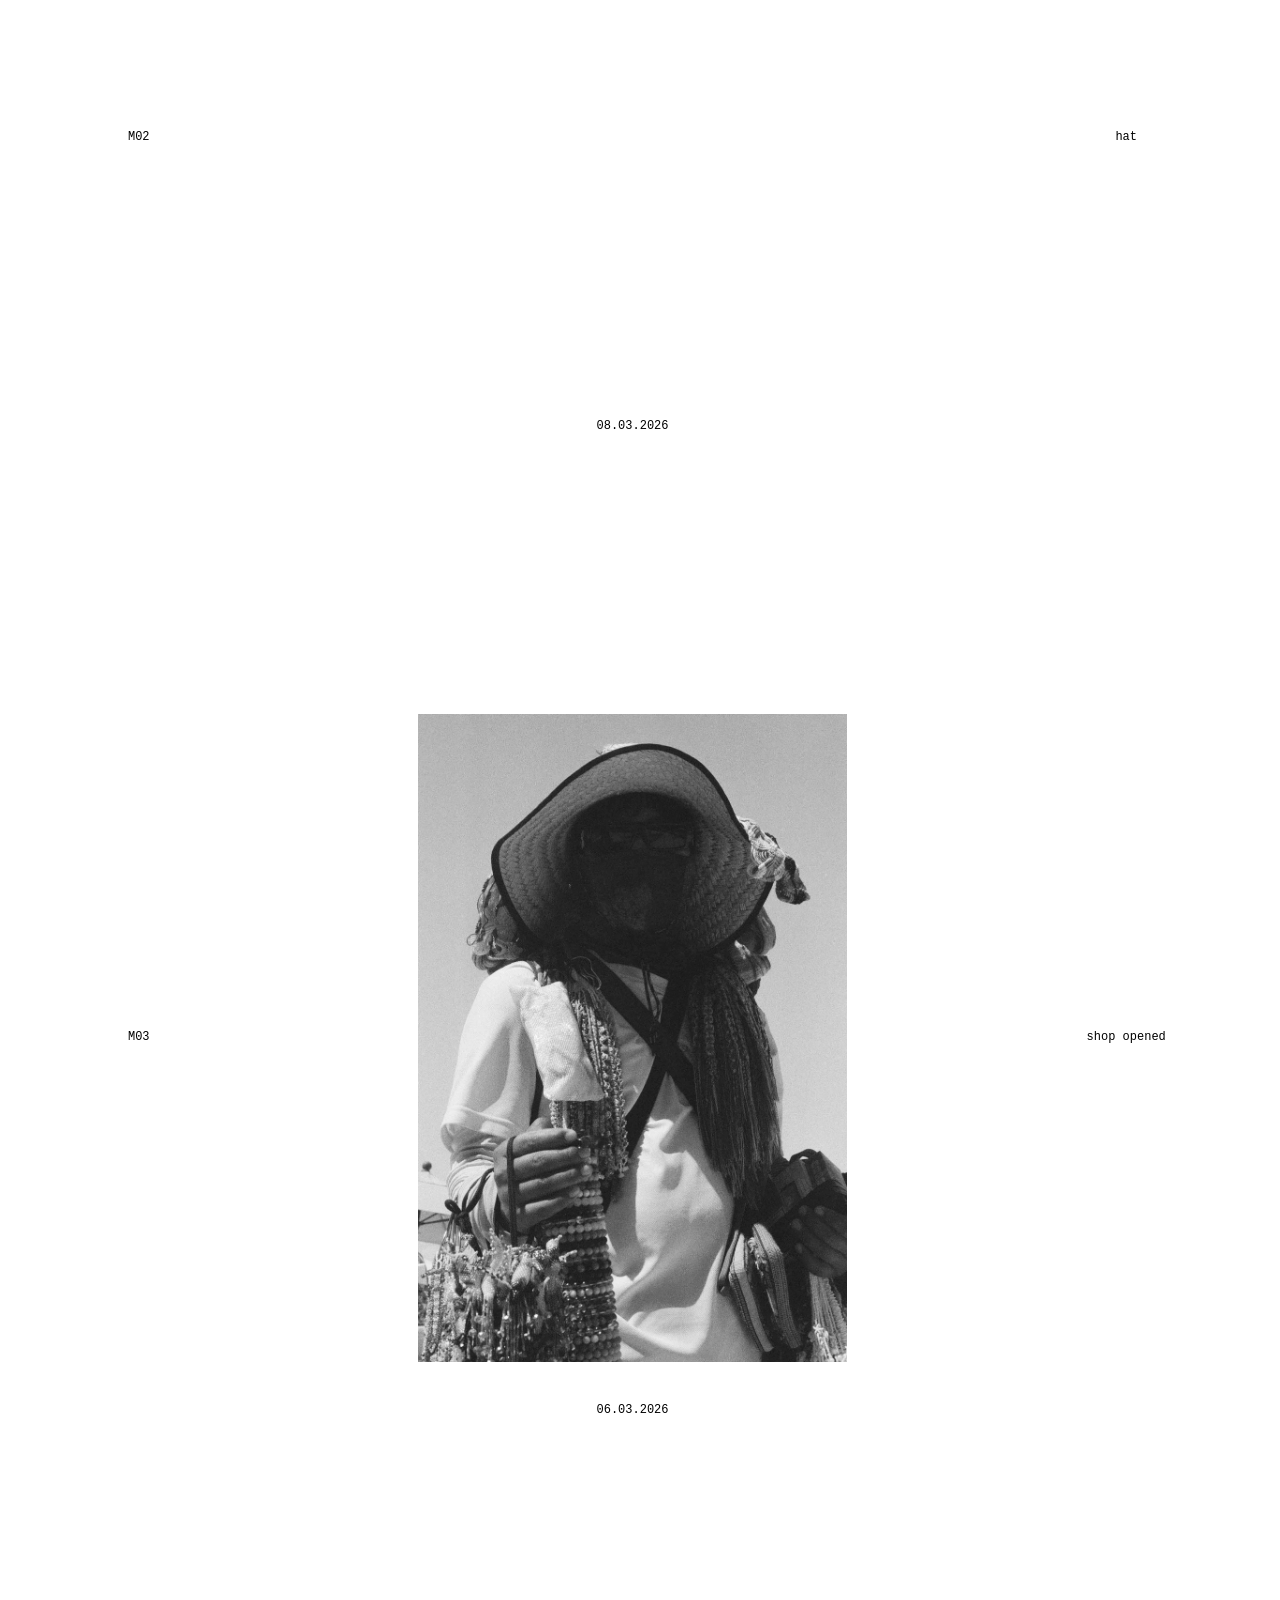
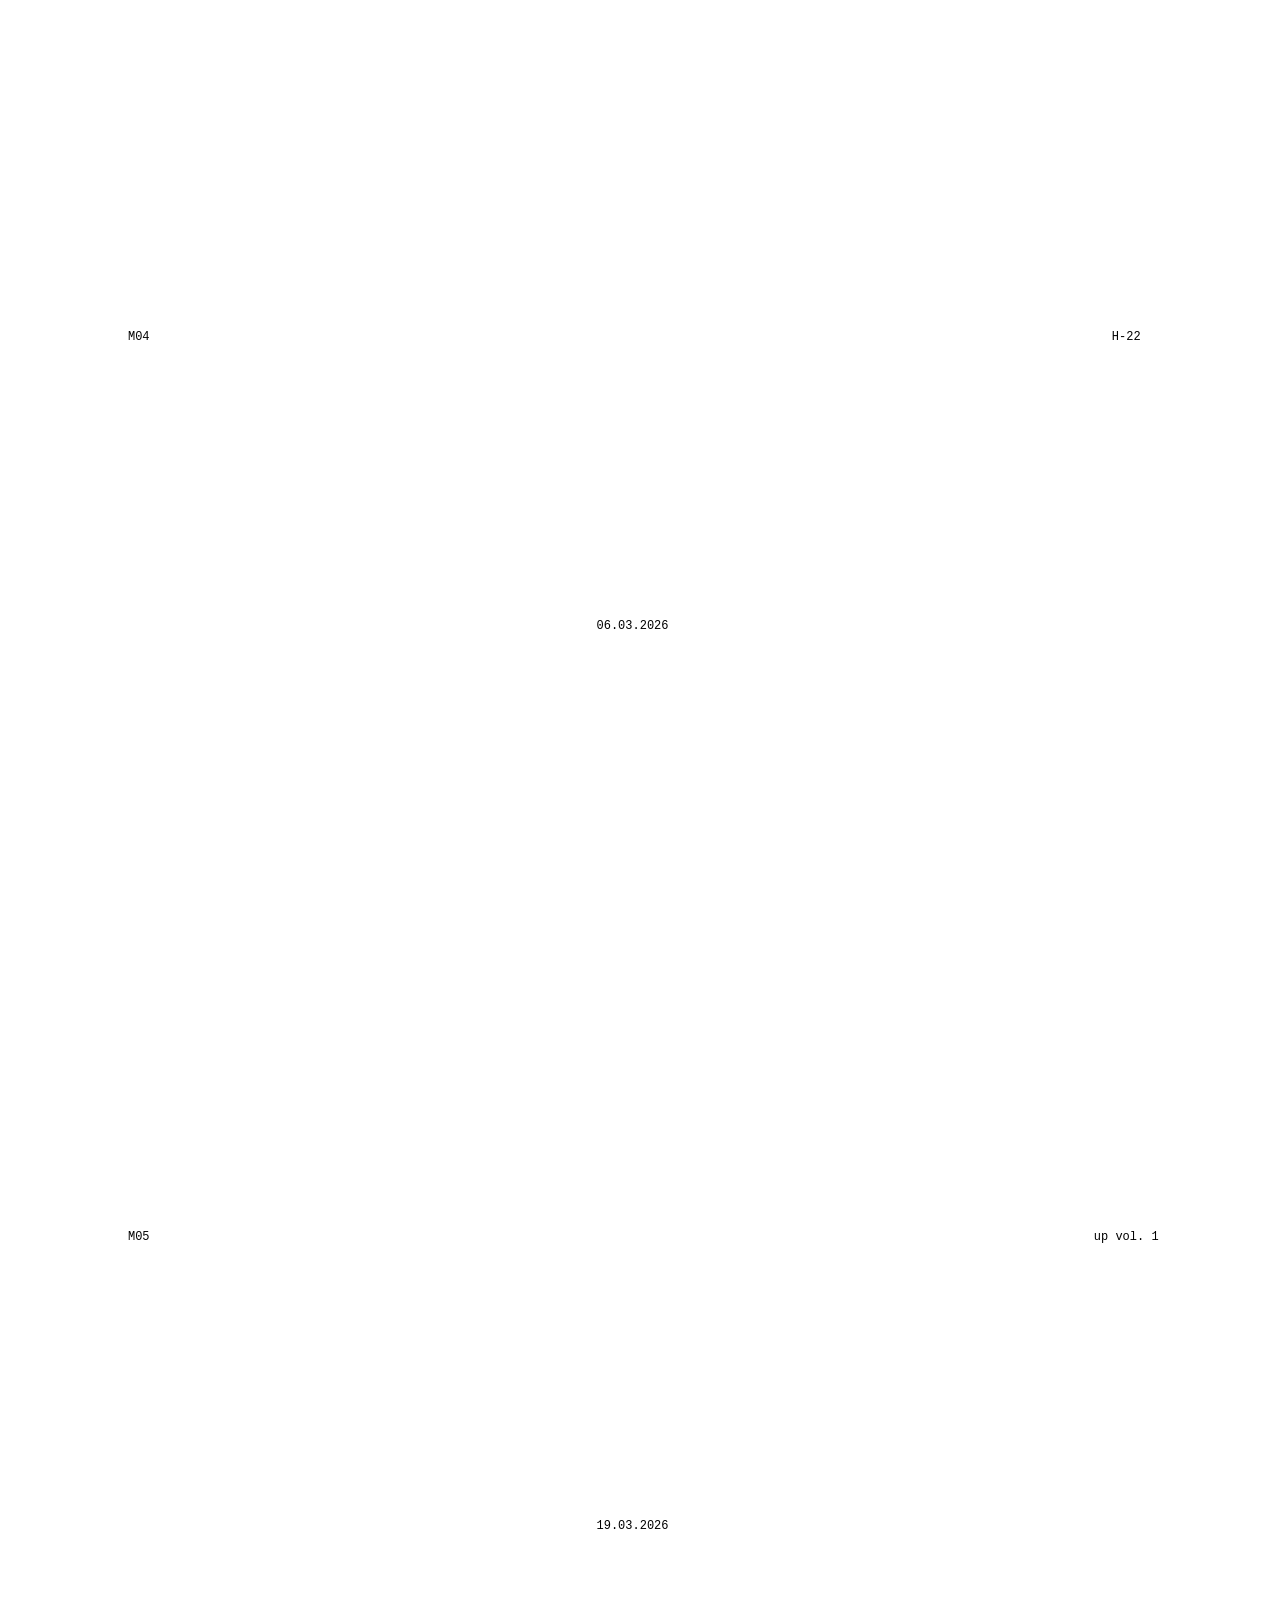
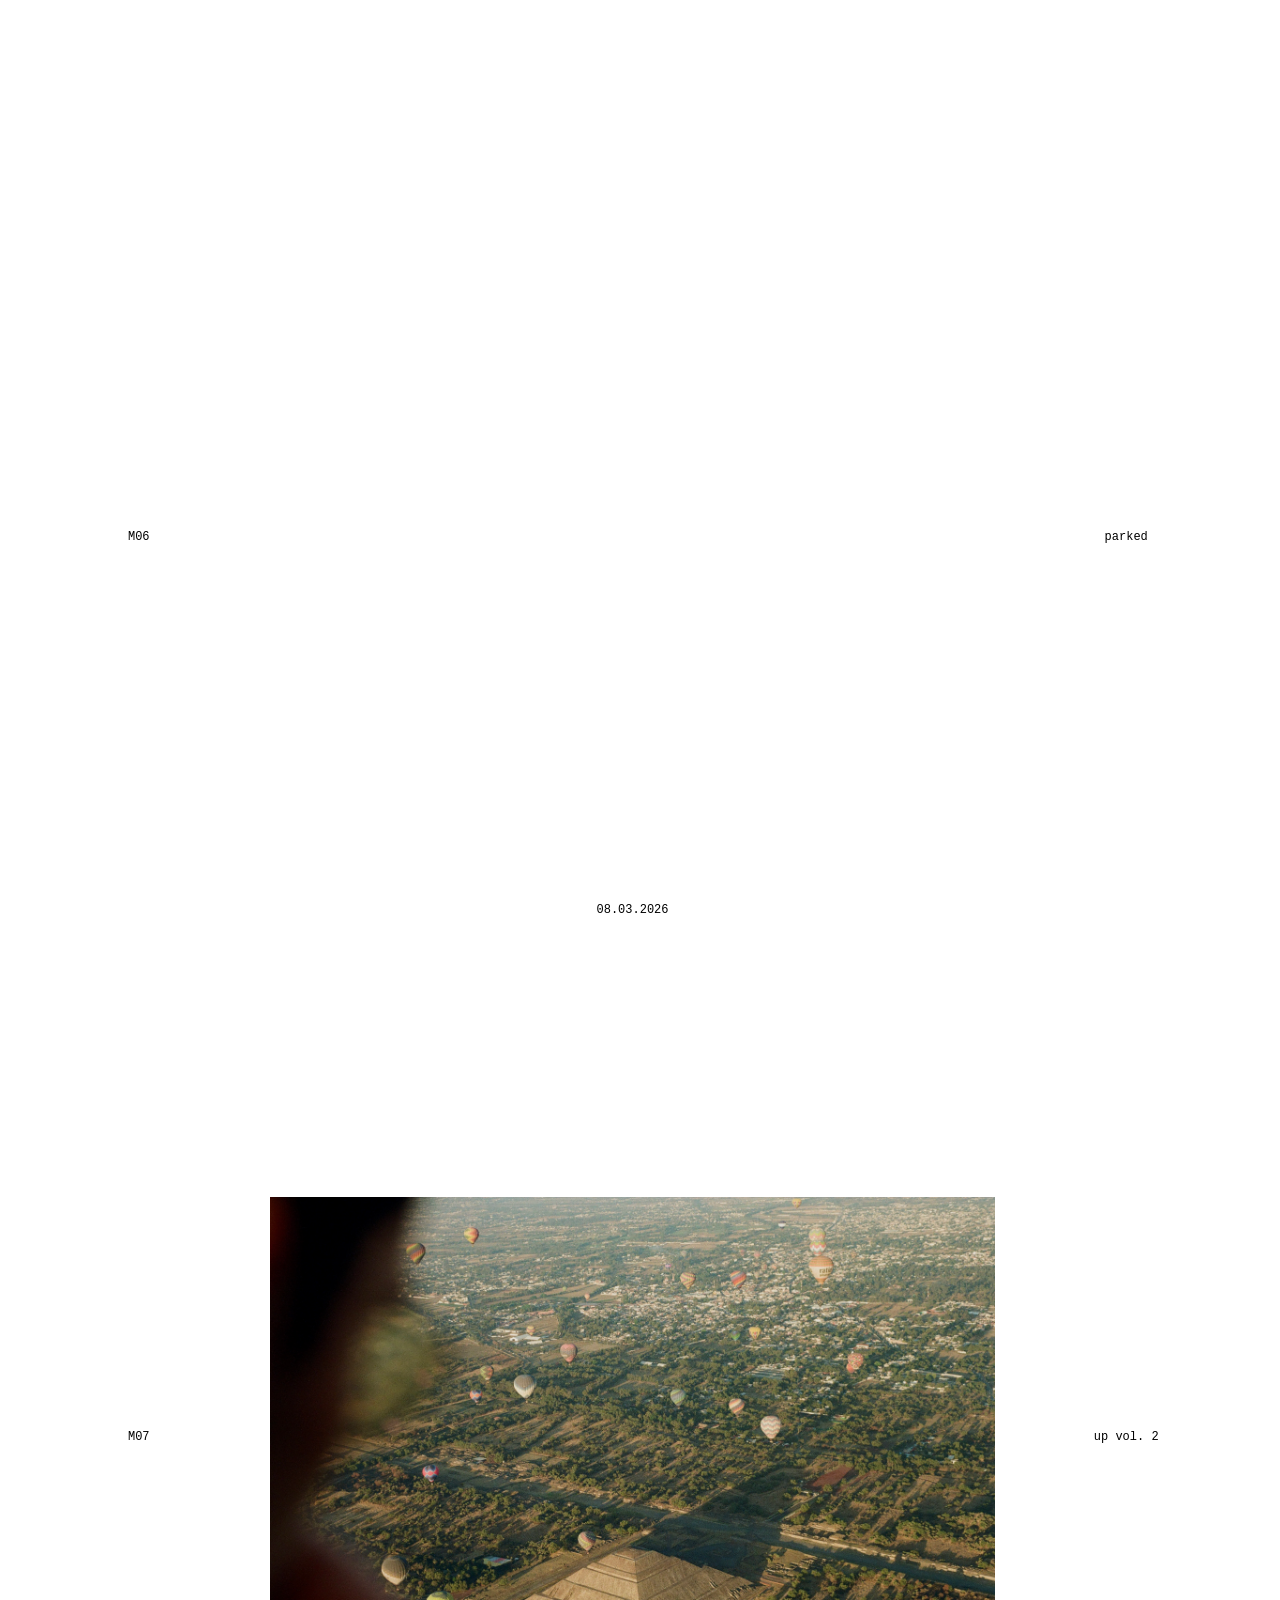
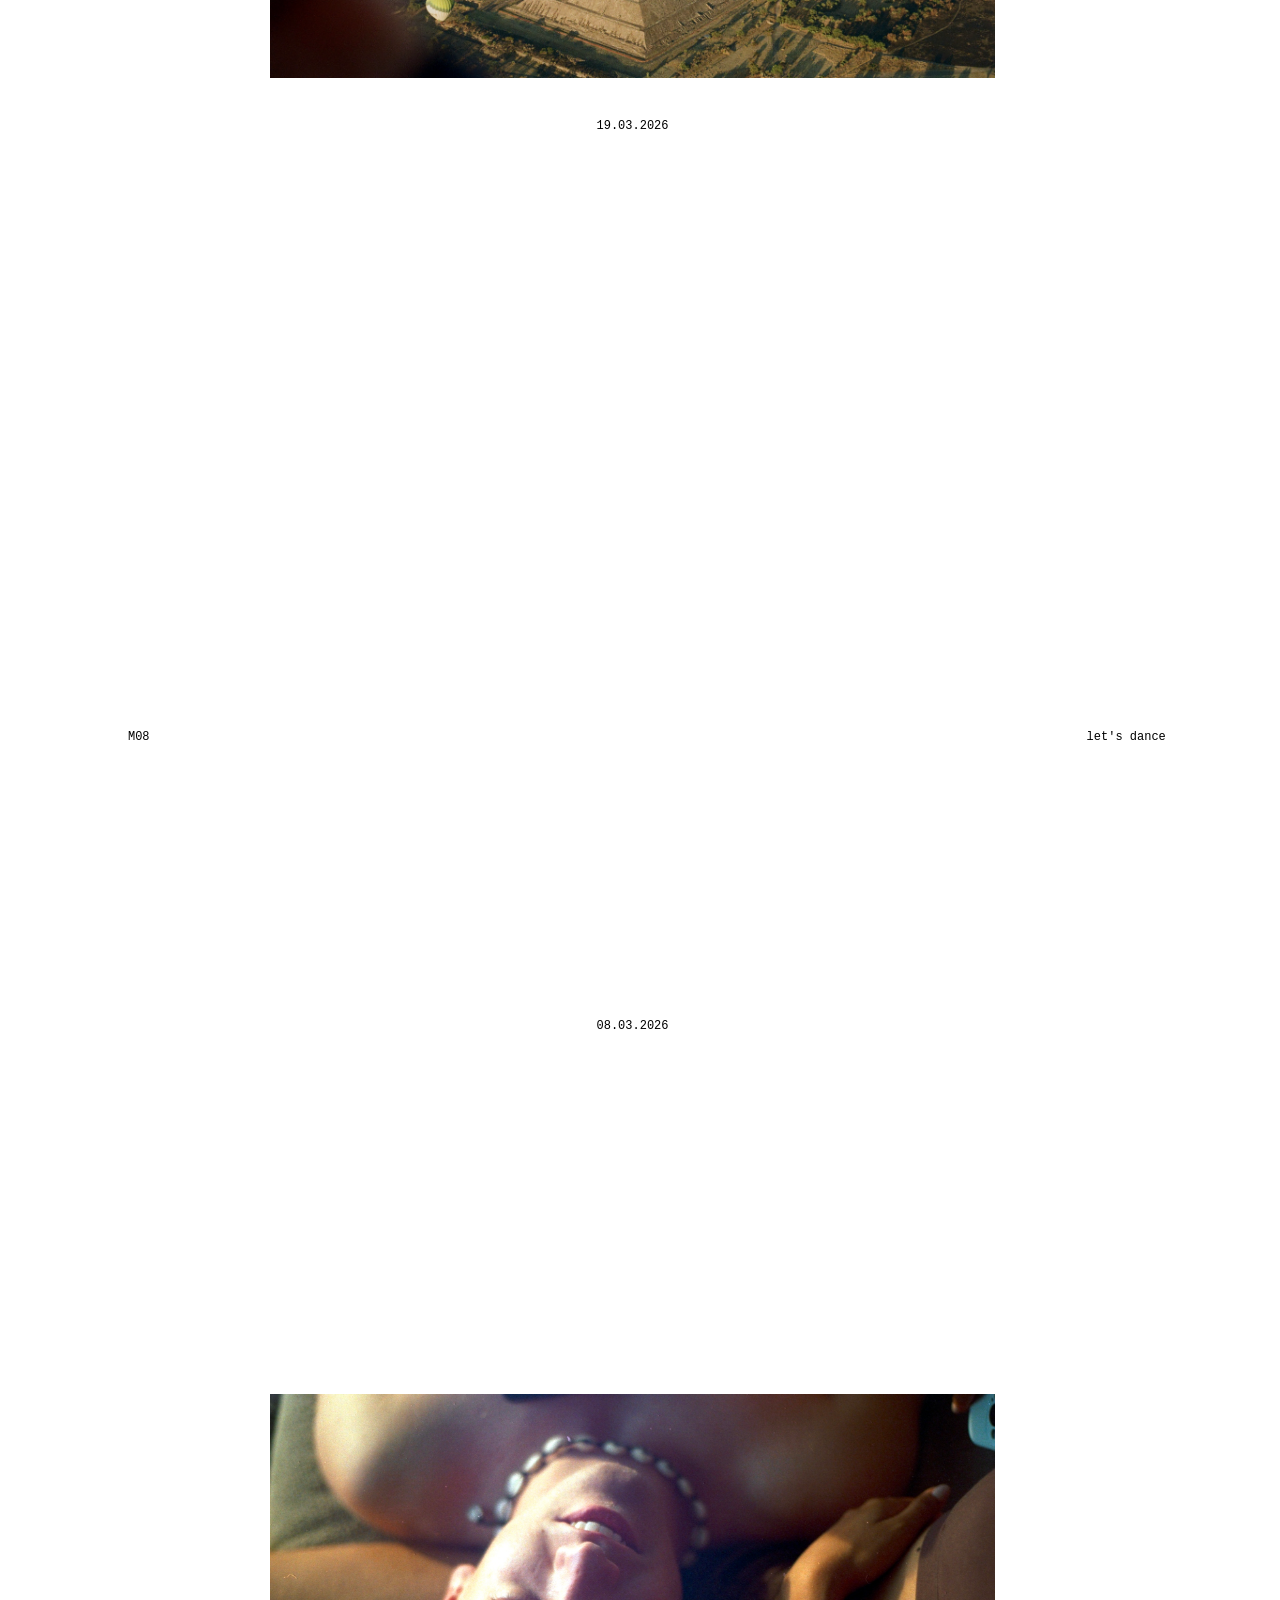
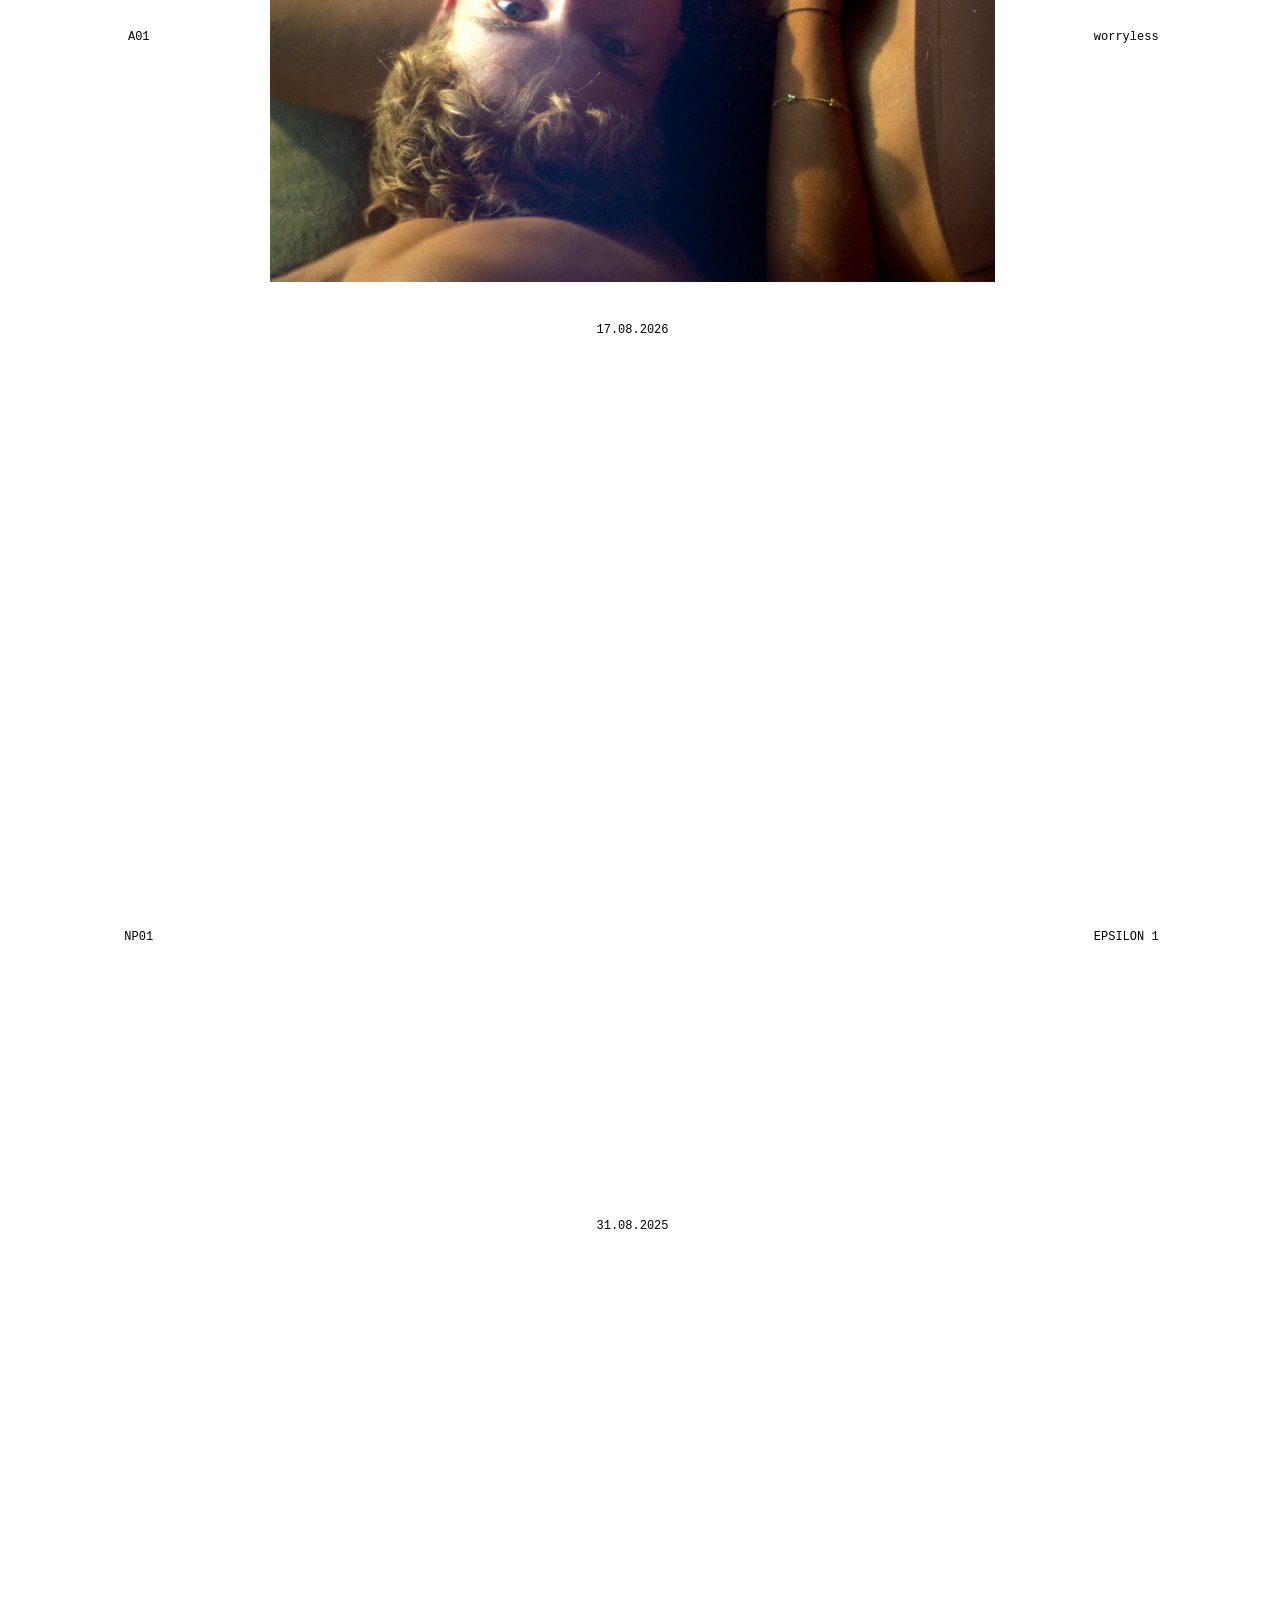
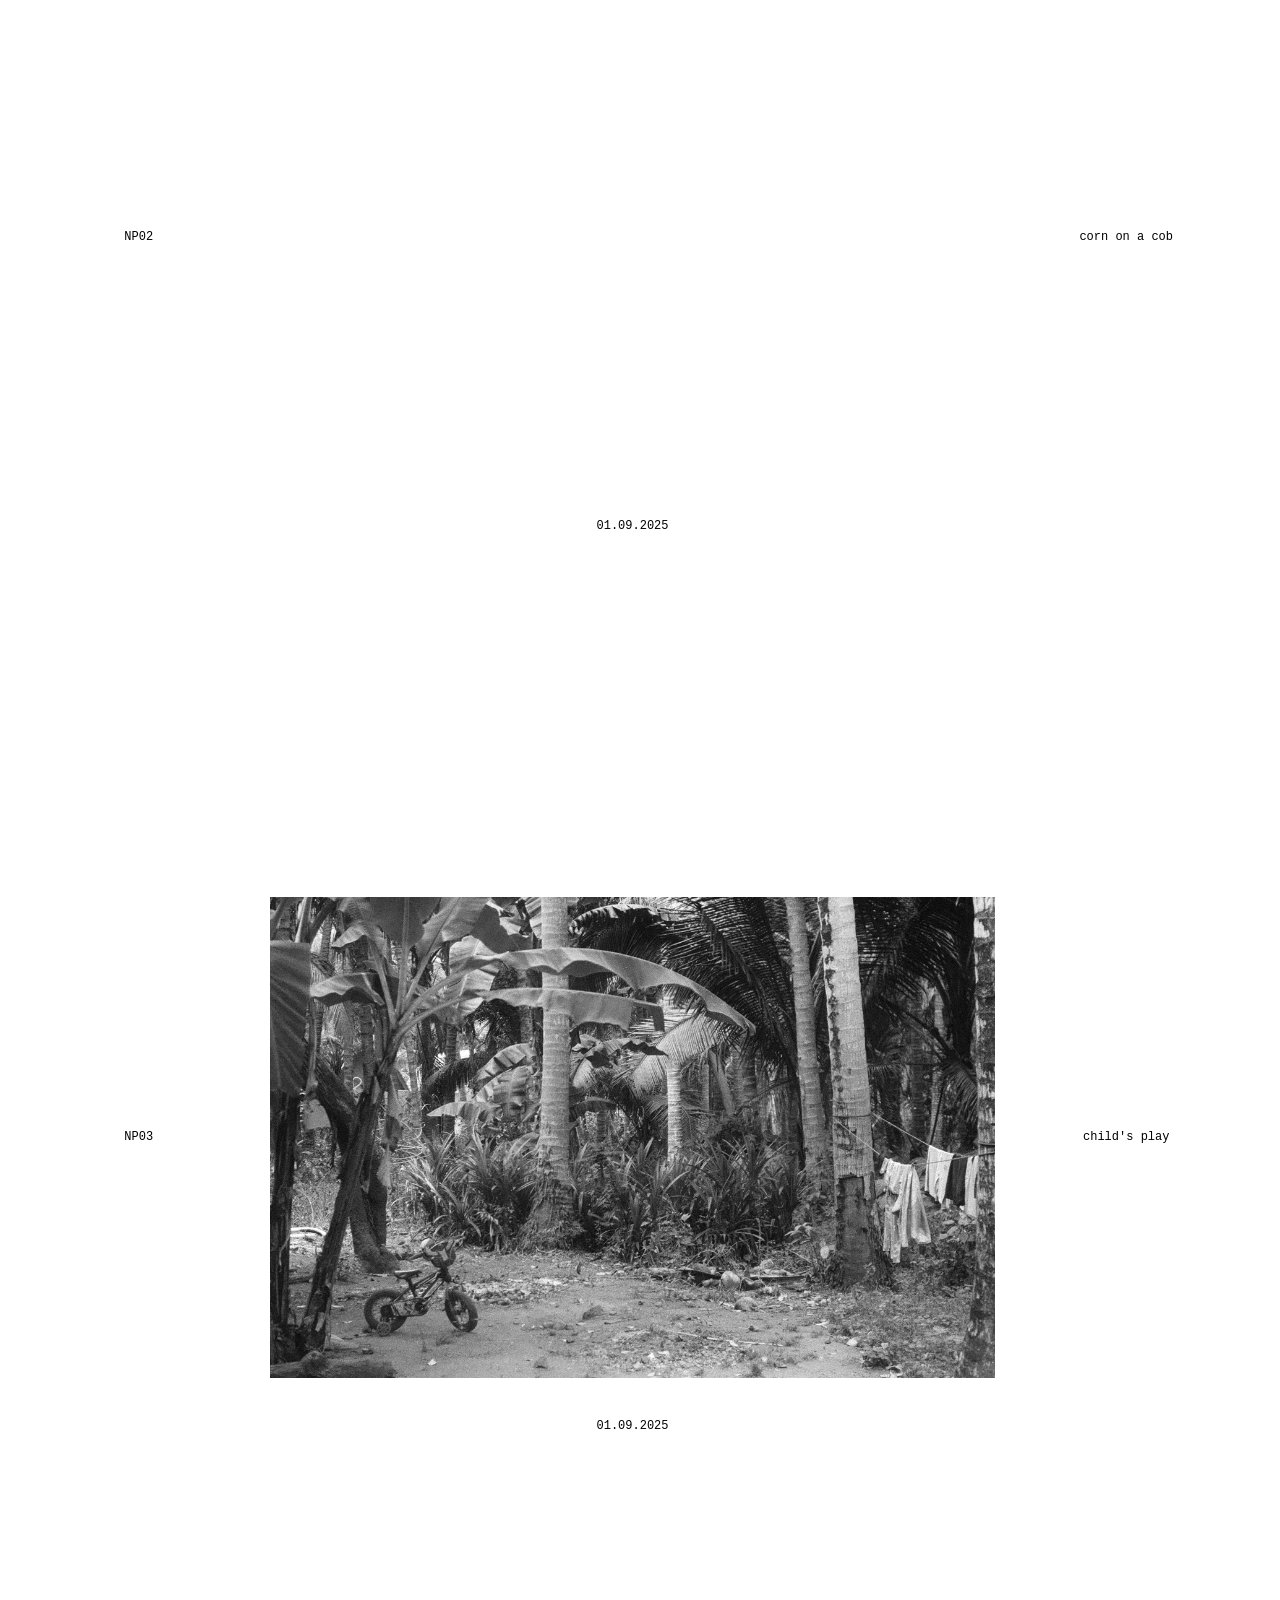
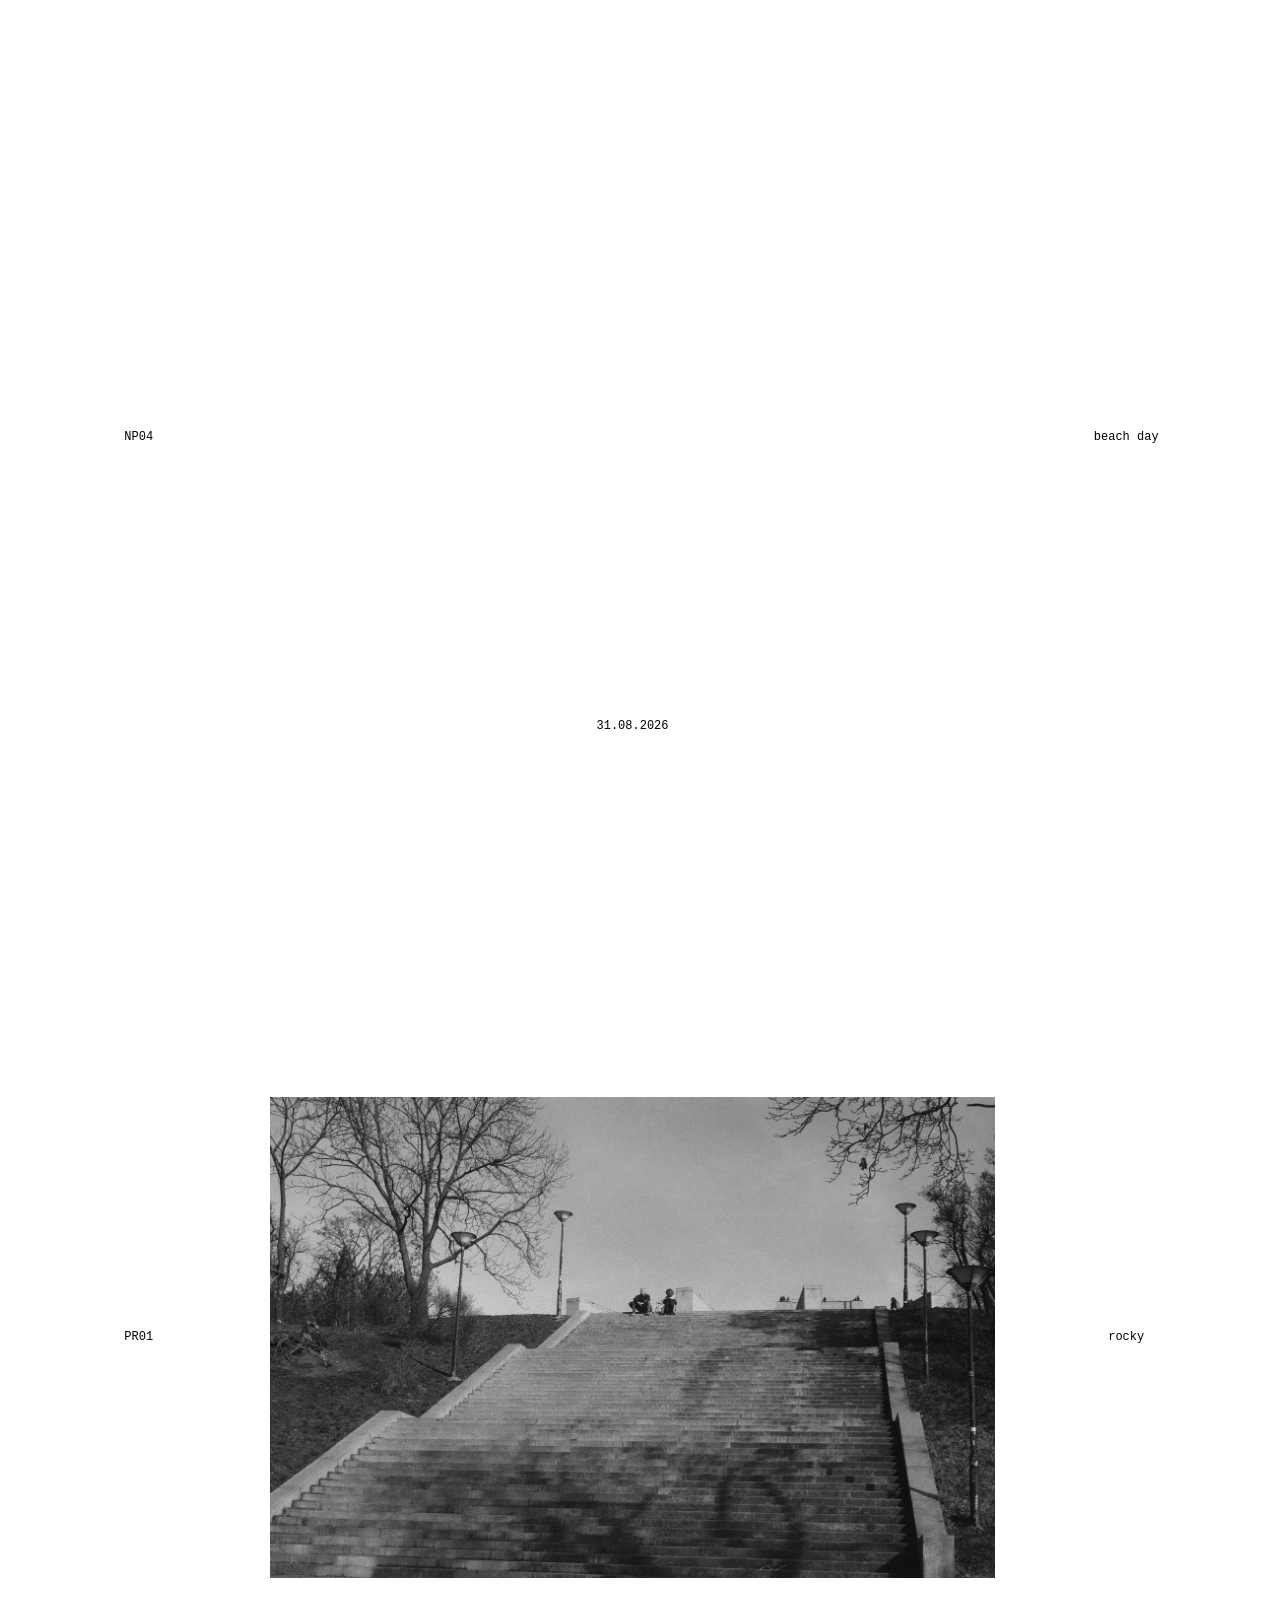
==== commit fe9345f0: "Improve photography search metadata and image discovery" ====
--- a/index.html
+++ b/index.html
@@ -3,19 +3,30 @@
   <head>
     <meta charset="UTF-8">
     <!-- Keep preview-server injected scripts from reloading this static page. -->
-    <meta http-equiv="Content-Security-Policy" content="script-src 'self' https://static.cloudflareinsights.com; connect-src https://cloudflareinsights.com">
+    <meta http-equiv="Content-Security-Policy" content="script-src 'self' 'sha256-iu22edNJMQNsXcQlkAnHj6ZoOr/xn9k8Hs8mZRahmE4=' https://static.cloudflareinsights.com; connect-src https://cloudflareinsights.com">
     <meta name="viewport" content="width=device-width, initial-scale=1.0">
     <meta name="theme-color" content="#ffffff">
-    <meta name="description" content="Alex's Photos">
-    <title>Alex's Photos</title>
+    <title>Alex Augusta Photos | Photography Portfolio</title>
+    <meta name="description" content="Explore photos by Alex Augusta. Browse the photography portfolio and discover the FG and KONICA photo collections.">
+    <meta name="robots" content="index, follow, max-image-preview:large">
+    <meta name="author" content="Alex Augusta">
+    <meta name="twitter:card" content="summary_large_image">
+    <meta property="og:type" content="website">
+    <meta property="og:site_name" content="Alex Augusta Photos">
+    <meta property="og:title" content="Alex Augusta Photos | Photography Portfolio">
+    <meta property="og:description" content="Explore photos by Alex Augusta. Browse the photography portfolio and discover the FG and KONICA photo collections.">
+    <meta property="og:url" content="https://made-by-alex.dev/home/">
+    <meta property="og:image" content="https://made-by-alex.dev/photos/HK01.jpg">
+    <meta property="og:image:alt" content="Photograph by Alex Augusta from the FG collection">
+    <script type="application/ld+json">{"@context":"https://schema.org","@graph":[{"@type":"Person","@id":"https://made-by-alex.dev/#alex-augusta","name":"Alex Augusta","url":"https://made-by-alex.dev/home/"},{"@type":"WebSite","@id":"https://made-by-alex.dev/#website","url":"https://made-by-alex.dev/","name":"Alex Augusta Photos","alternateName":"Alex Augusta Photography","creator":{"@id":"https://made-by-alex.dev/#alex-augusta"}},{"@type":"CollectionPage","@id":"https://made-by-alex.dev/home/#webpage","url":"https://made-by-alex.dev/home/","name":"Alex Augusta Photos | Photography Portfolio","description":"Explore photos by Alex Augusta. Browse the photography portfolio and discover the FG and KONICA photo collections.","isPartOf":{"@id":"https://made-by-alex.dev/#website"},"author":{"@id":"https://made-by-alex.dev/#alex-augusta"},"inLanguage":"en","primaryImageOfPage":{"@type":"ImageObject","contentUrl":"https://made-by-alex.dev/photos/HK01.jpg","creator":{"@id":"https://made-by-alex.dev/#alex-augusta"}}}]}</script>
     <link rel="canonical" href="https://made-by-alex.dev/home/">
     <link rel="icon" type="image/svg+xml" href="../favicon.svg">
-    <link rel="stylesheet" href="../styles.css?v=viewer-cursors-1">
+    <link rel="stylesheet" href="../styles.css?v=seo-1">
     <script src="../gallery.js?v=direct-entry-1" defer></script>
     <script src="../cursor.js" defer></script>
   </head>
   <body id="top">
-    <header class="site-name"><a href="#top">Alex Augusta</a></header>
+    <header class="site-name"><h1><a href="#top">Alex Augusta<span class="site-tagline">Photography</span></a></h1></header>
     <nav class="album-nav" aria-label="Albums">
       <a href="#HK">HK</a>
       <a href="#M">M</a>
@@ -206,7 +217,10 @@
       </figure>
     </main>
     <footer class="site-footer">
+      <div>
+        <p>Photos by Alex Augusta. Explore the <a href="../FG/">FG</a> and <a href="../KONICA/">KONICA</a> photography collections.</p>
       <blockquote>„To see the world, things dangerous to come to, to see behind walls, draw closer, to find each other, and to feel. That is the purpose of life.“ - Walter Mitty</blockquote>
+      </div>
       <img class="site-face" src="../face.PNG" alt="" width="200" height="200" loading="lazy">
     </footer>
     <!-- Cloudflare Web Analytics -->
--- a/styles.css
+++ b/styles.css
@@ -29,7 +29,13 @@
   left: 32px;
   font: inherit;
   line-height: 1.4;
-}
+  margin: 0;
+}
+
+.site-name h1 { margin: 0; font: inherit; }
+.site-tagline { display: block; margin-top: 3px; font-size: 10px; }
+.album-about { max-width: 1600px; margin: 0 auto; padding: 0 32px 32px; line-height: 1.6; }
+.site-footer p { margin: 0 0 20px; line-height: 1.6; }
 
 .site-footer {
   display: flex;
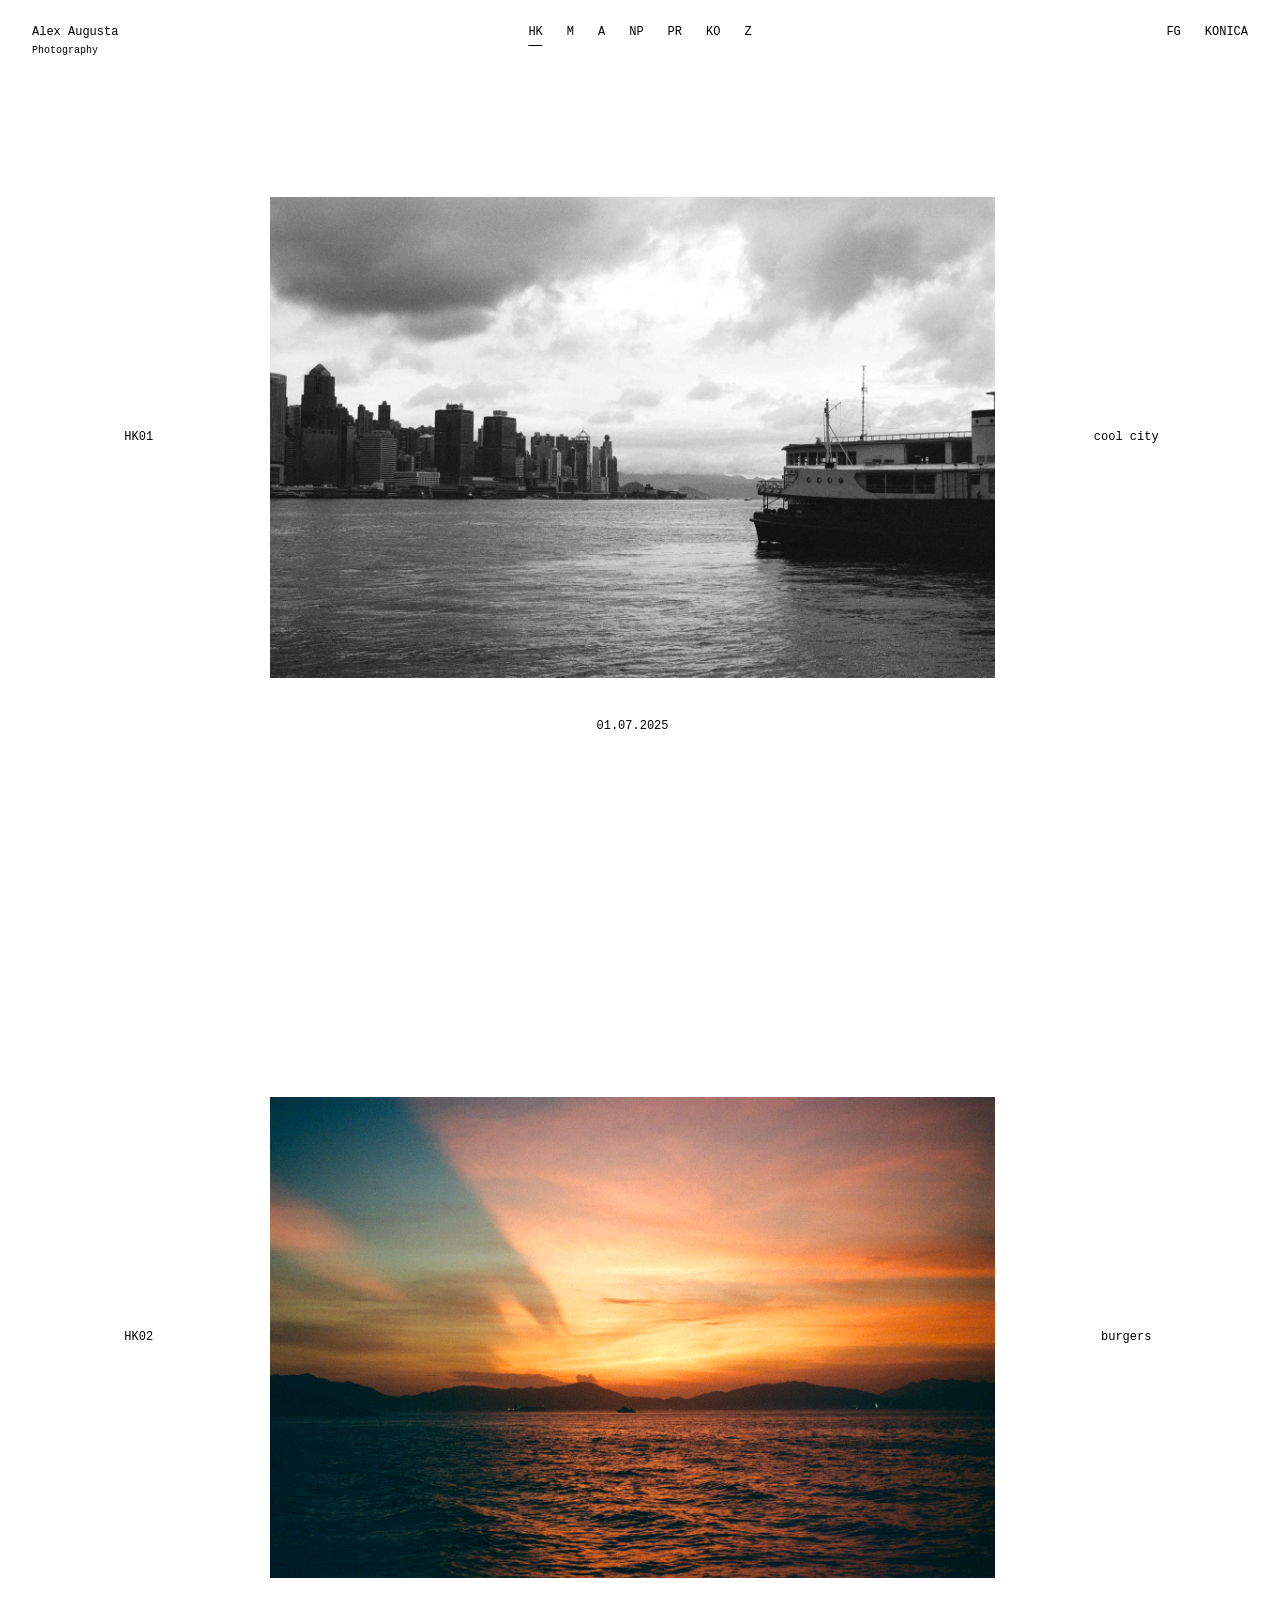
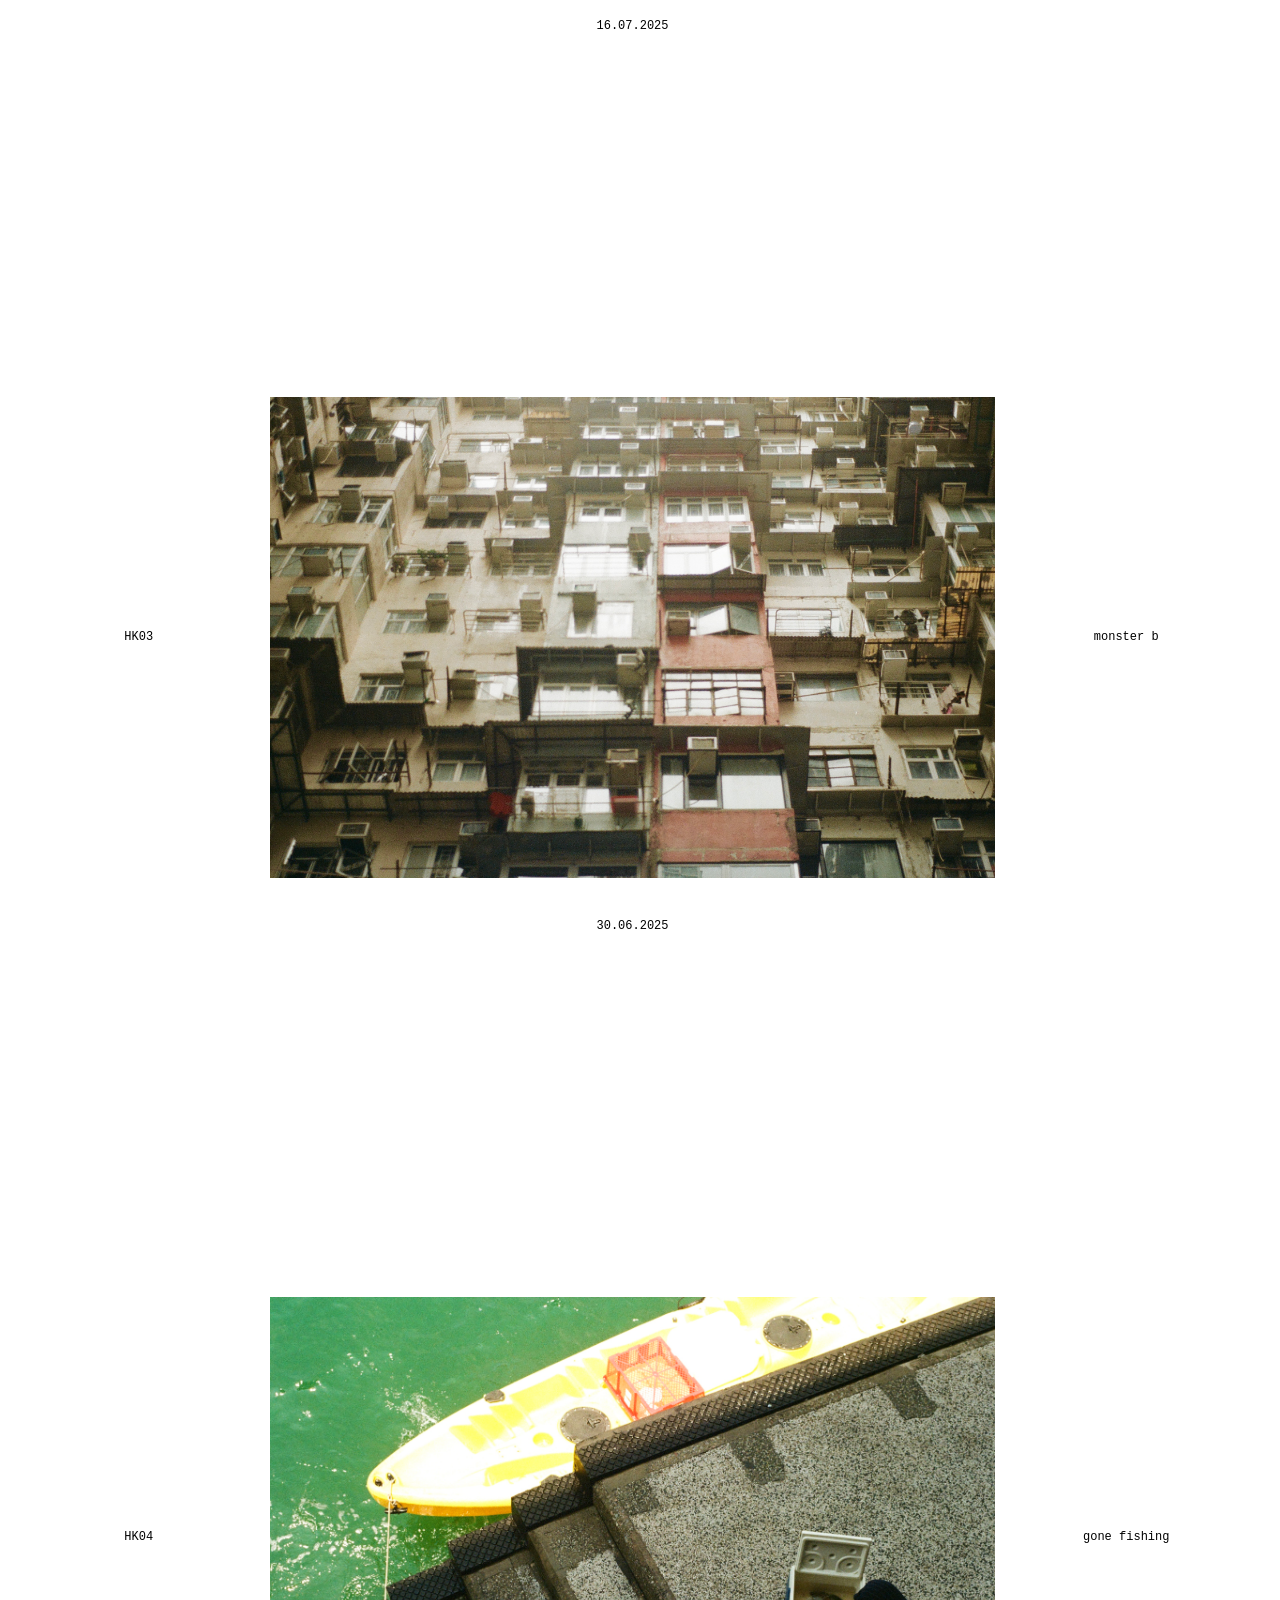
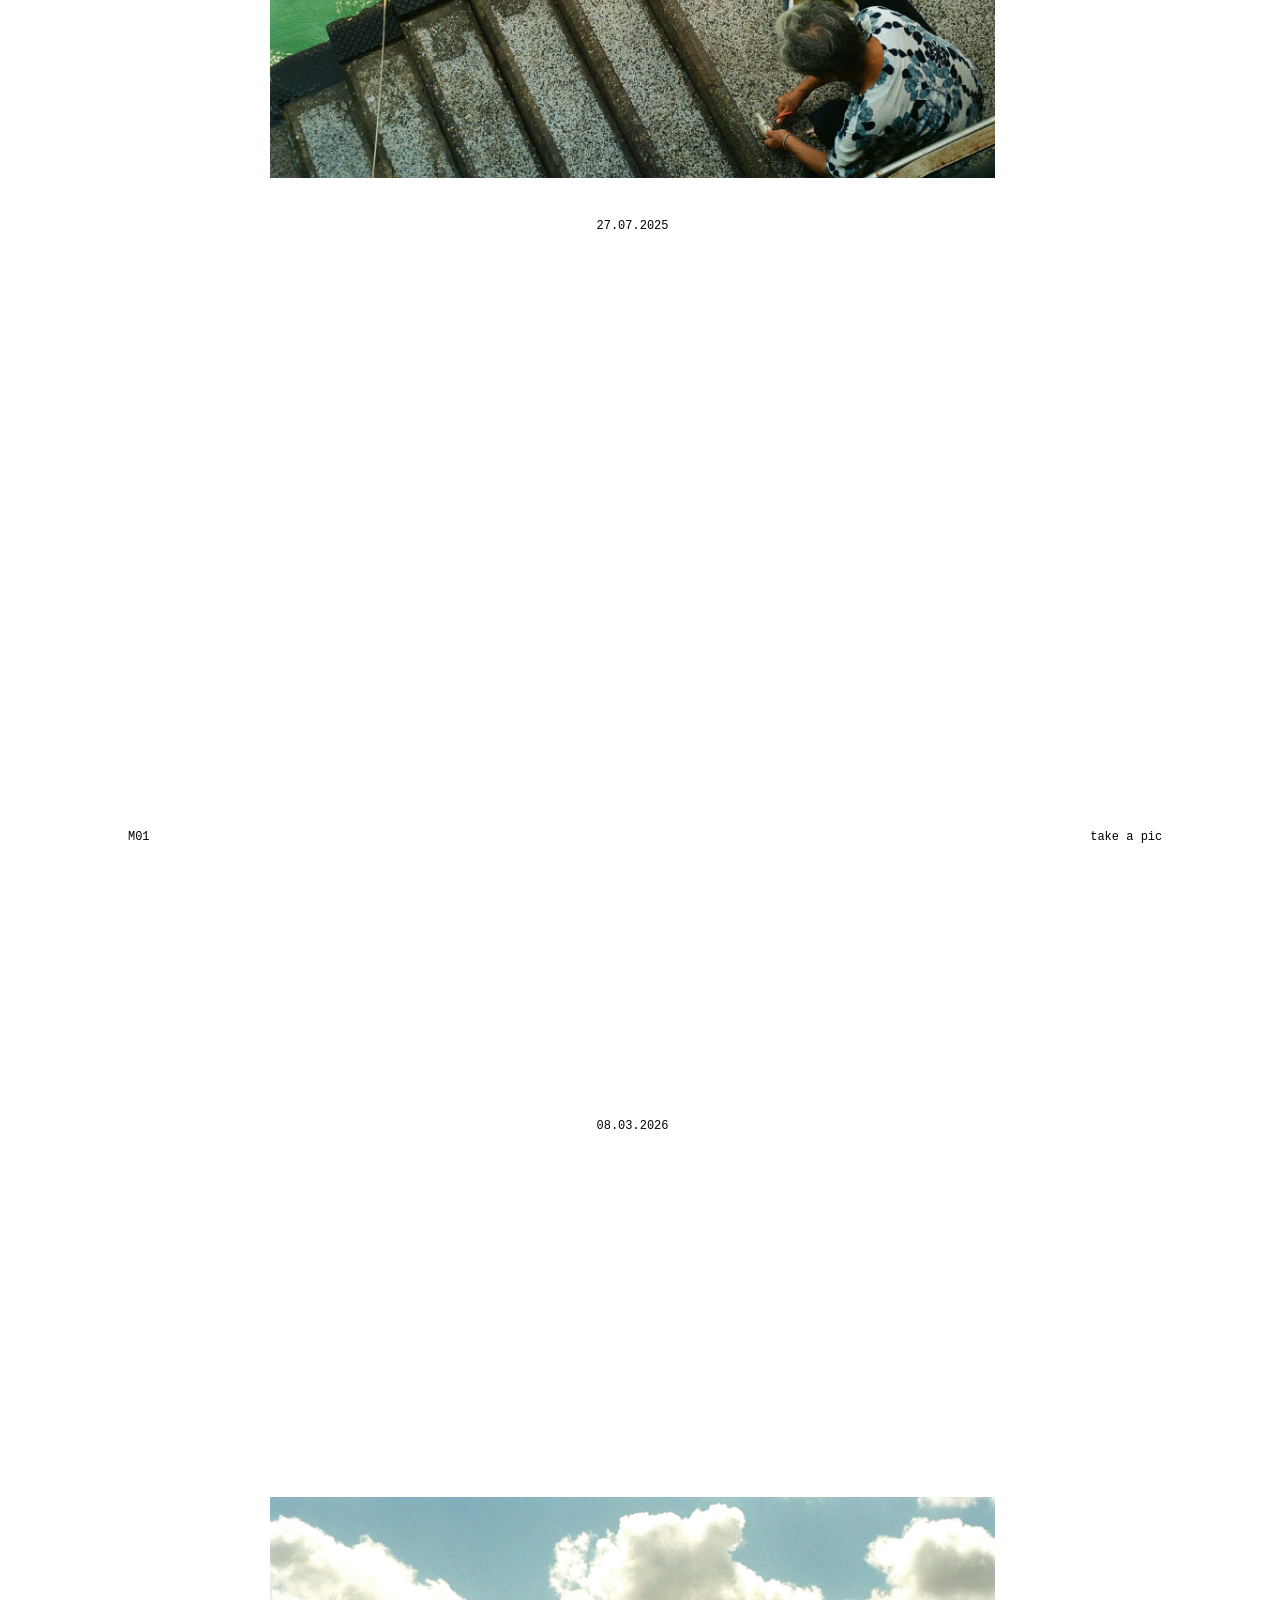
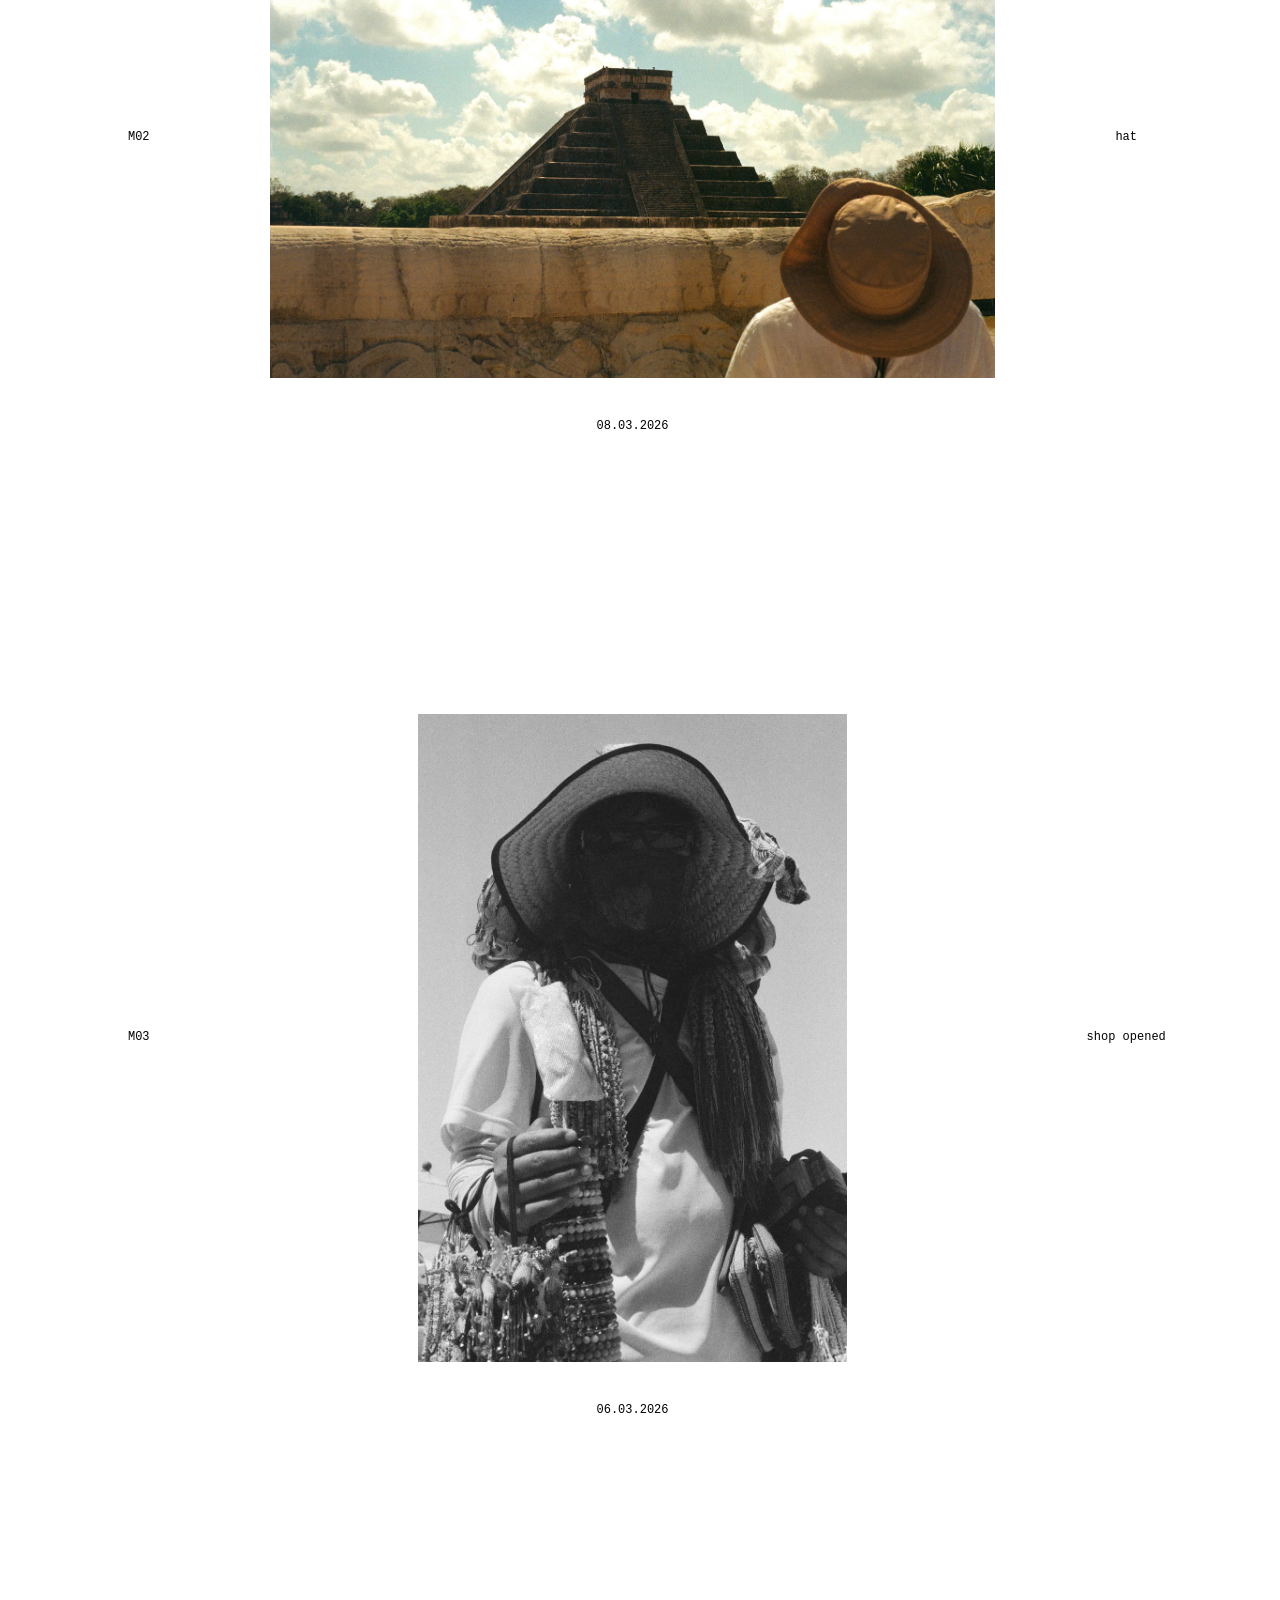
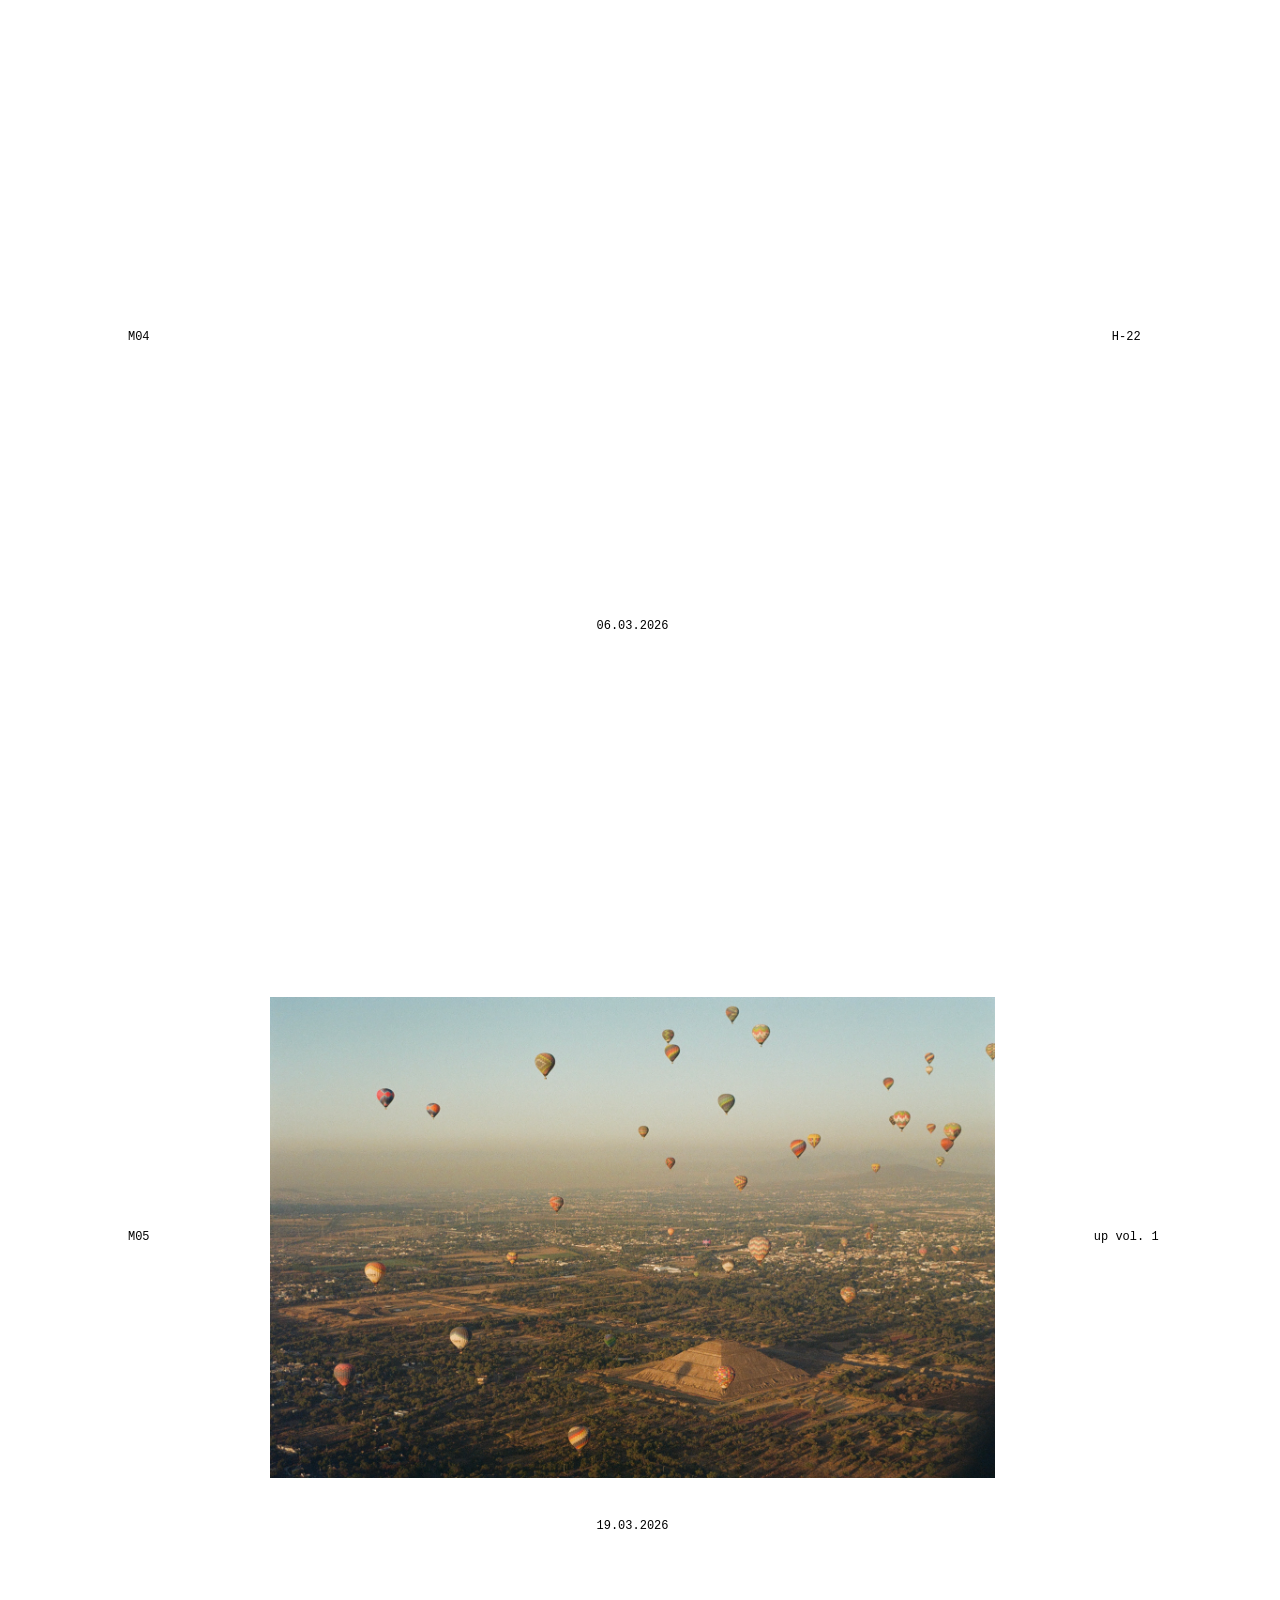
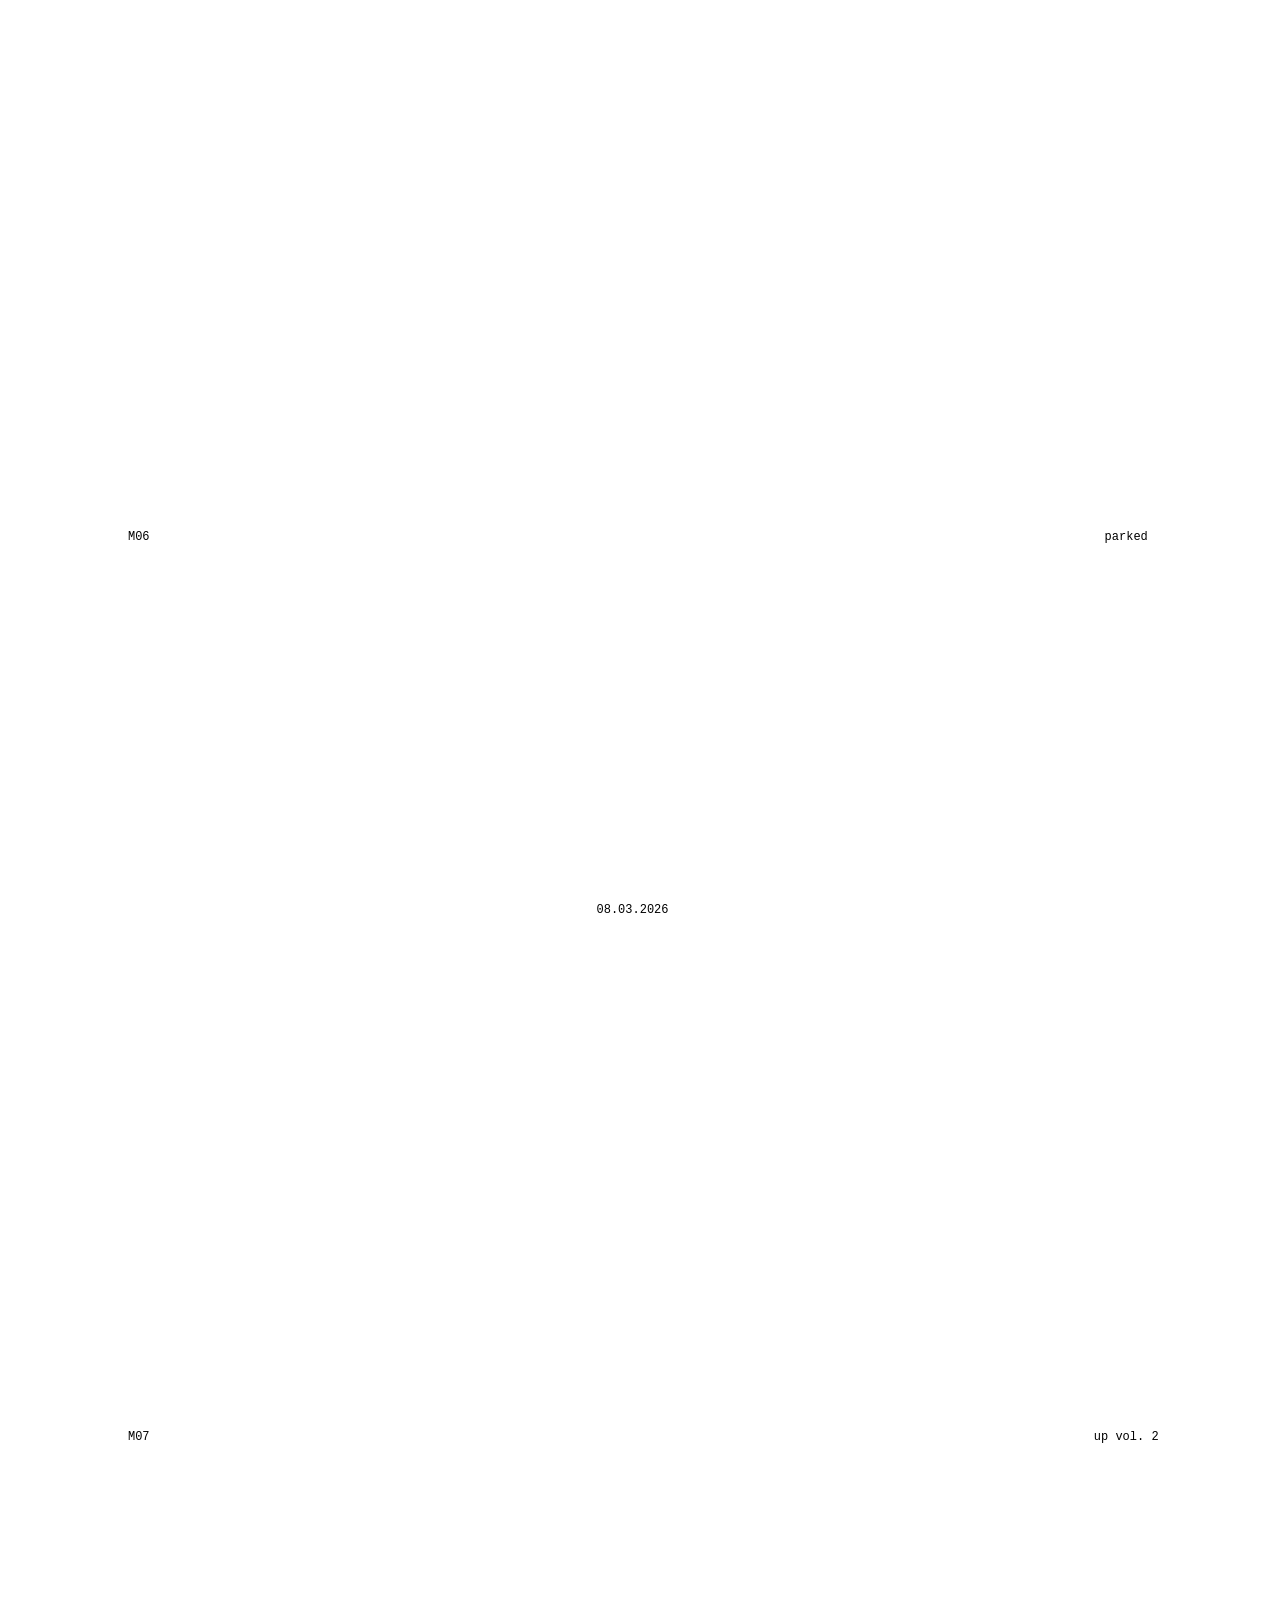
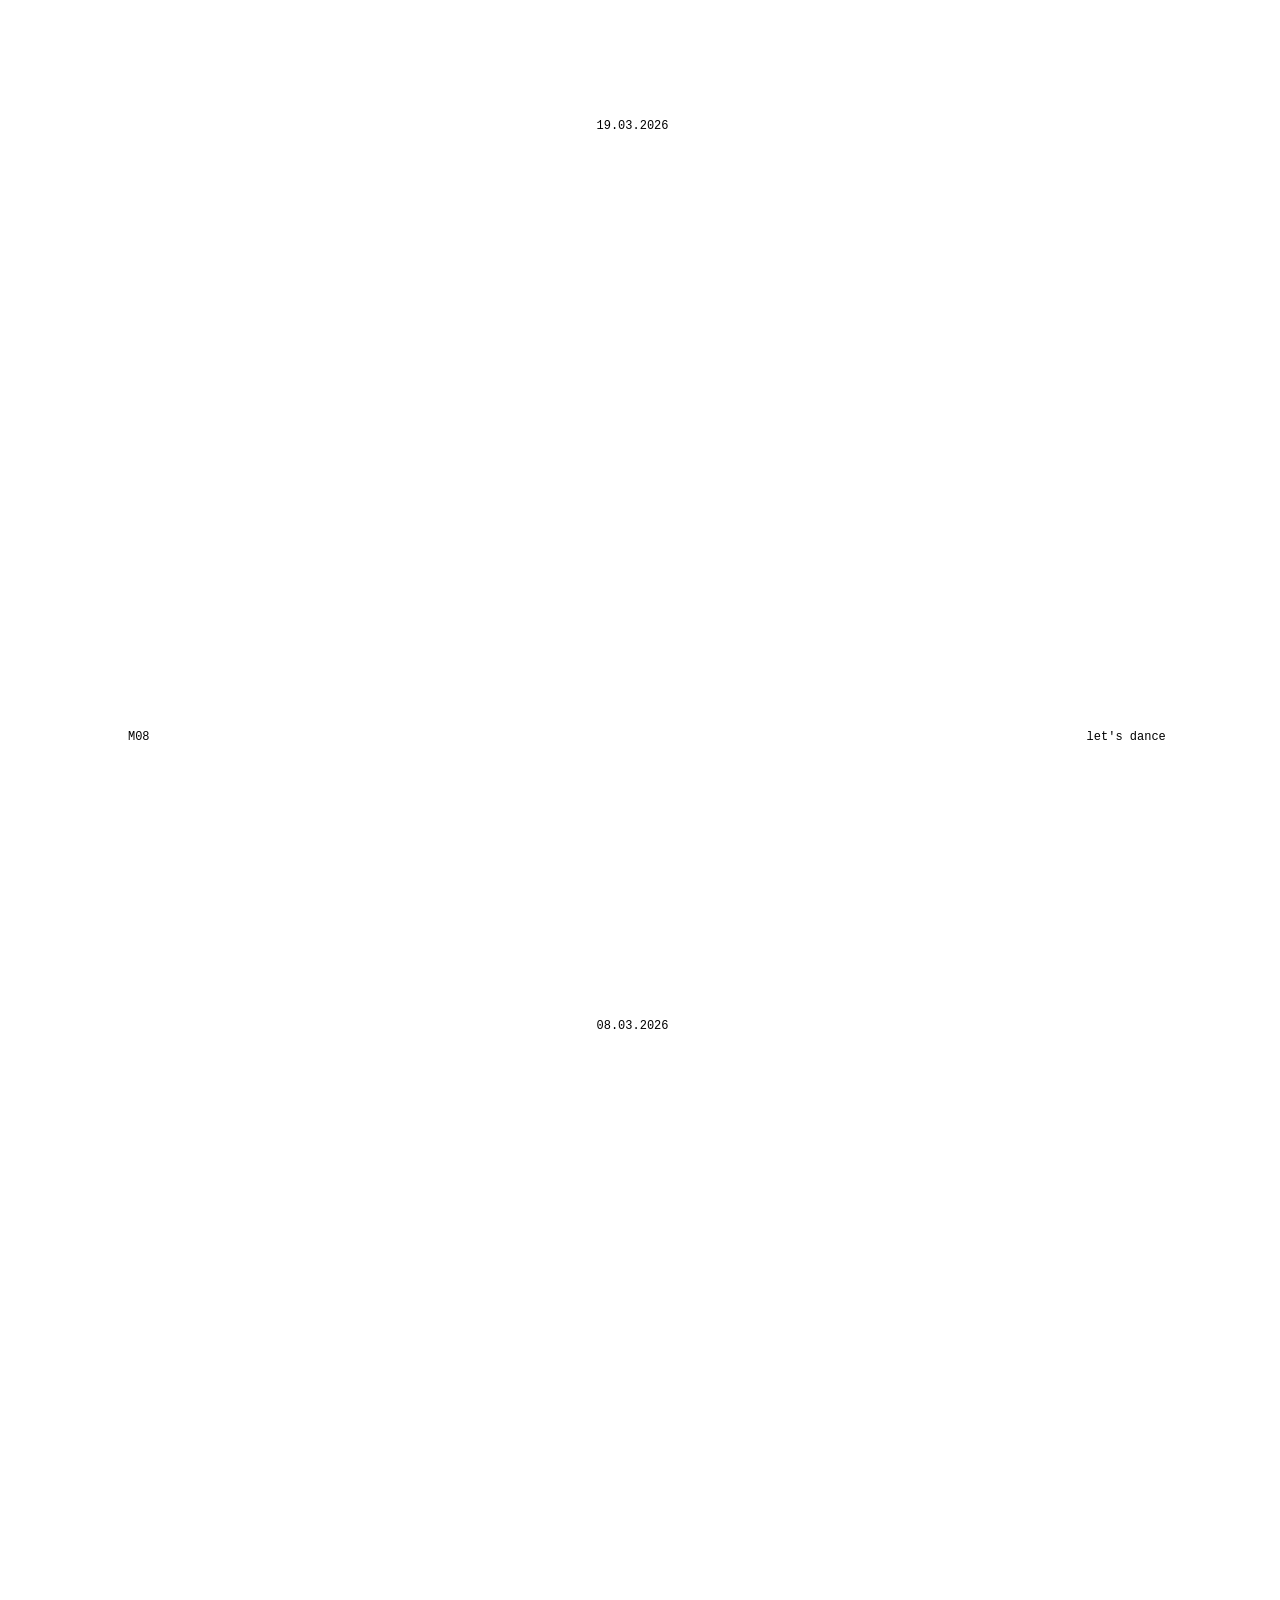
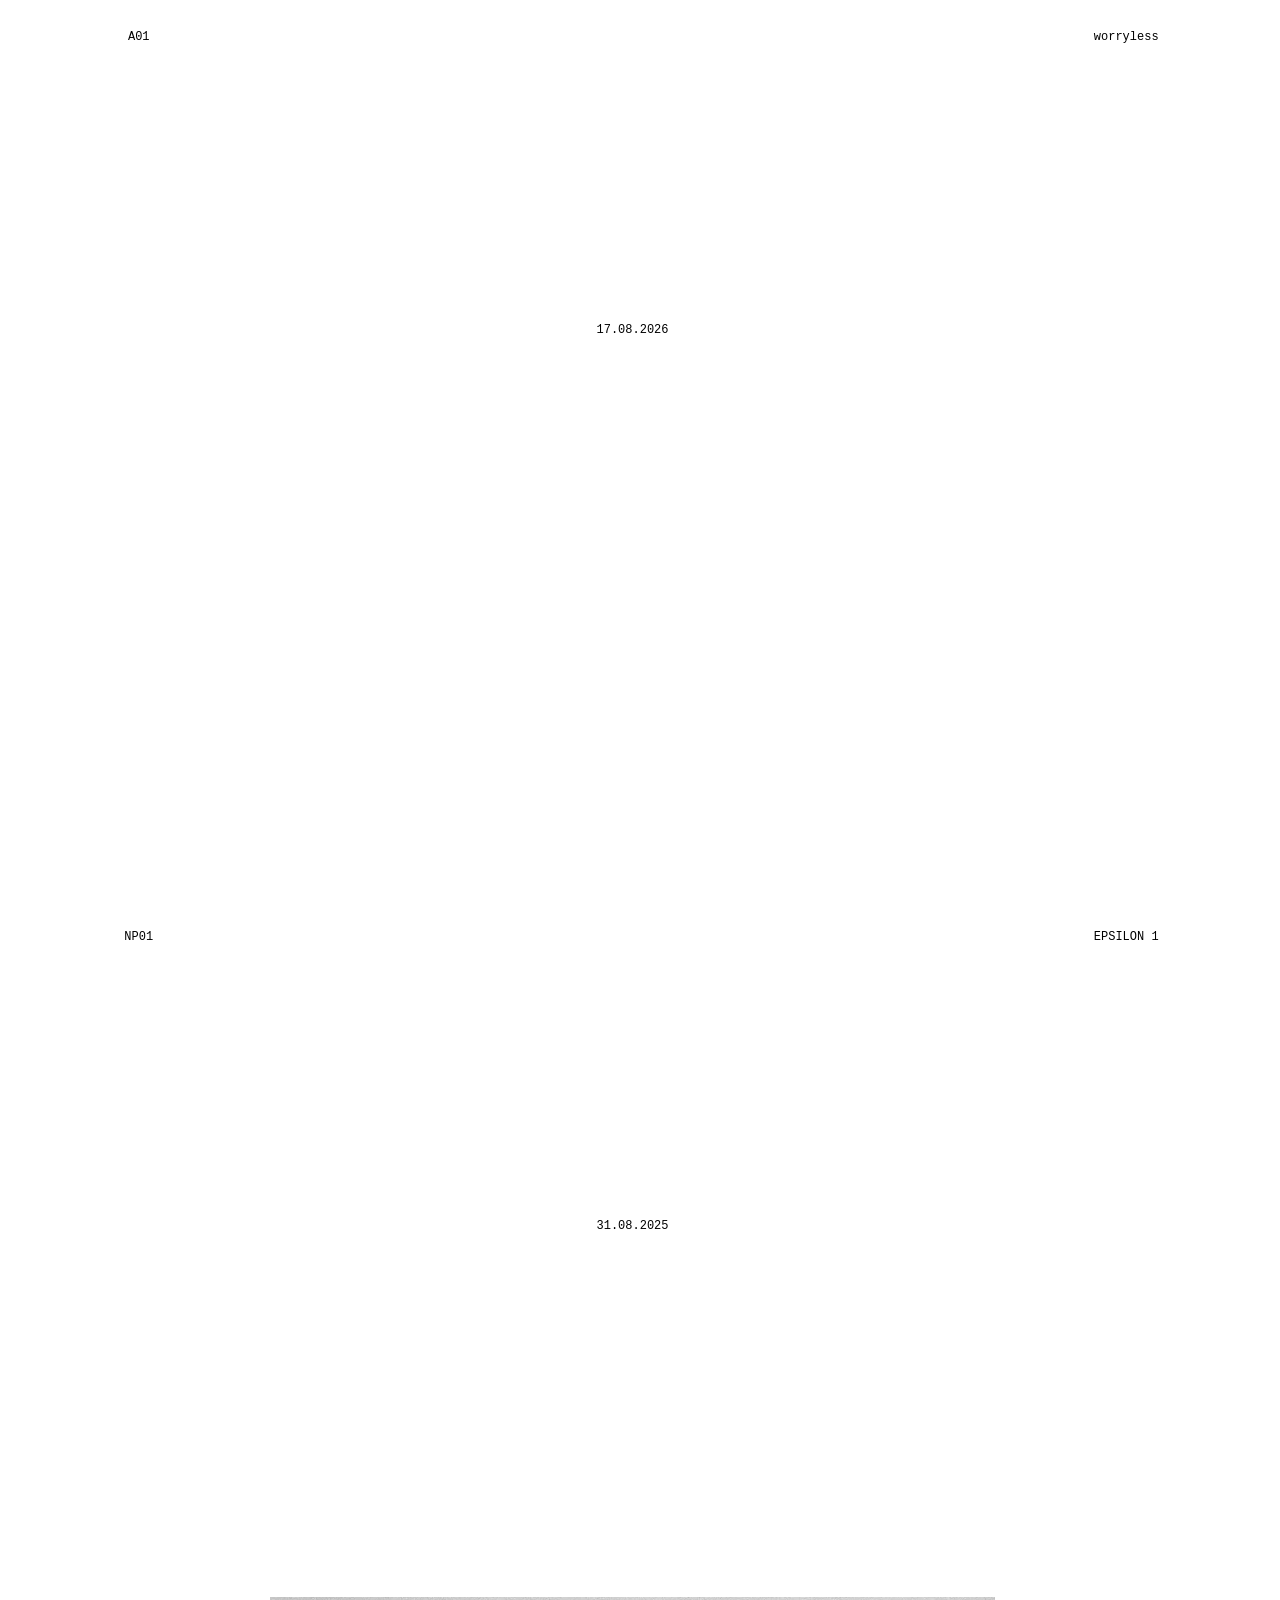
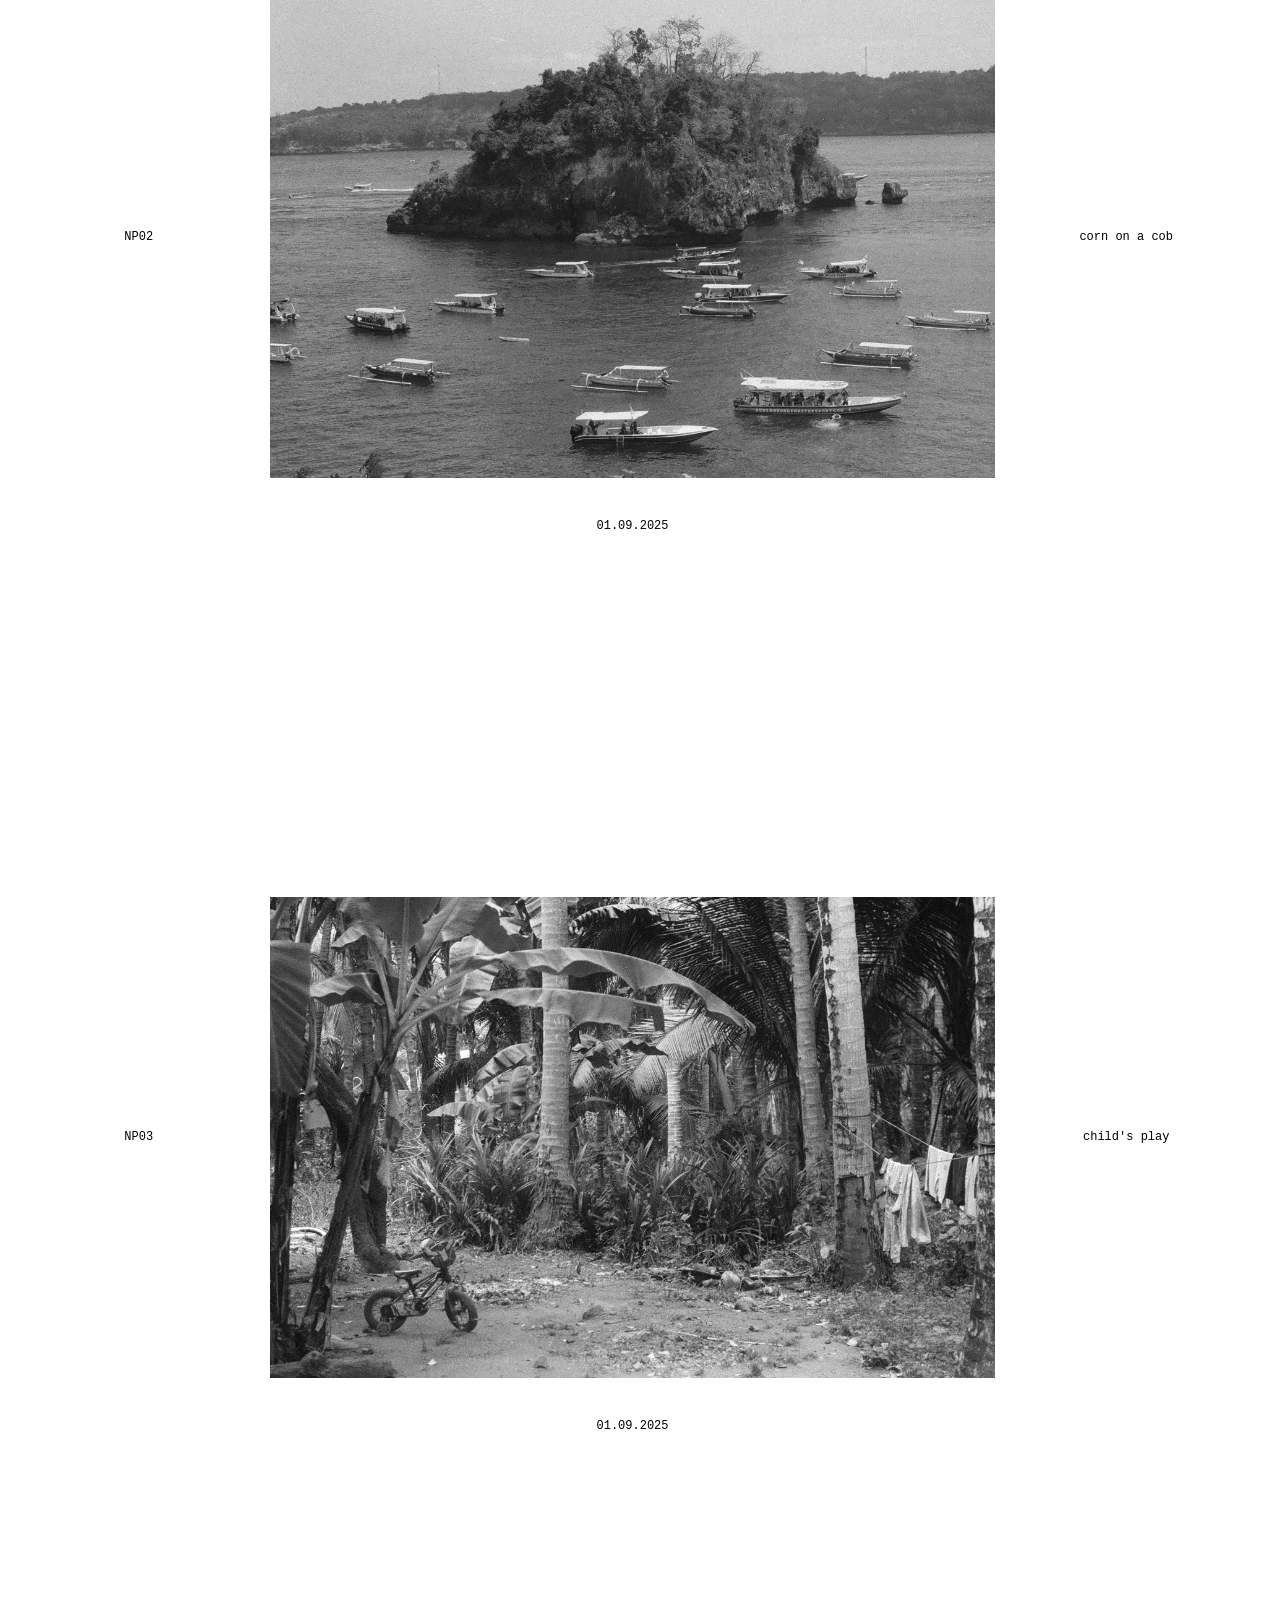
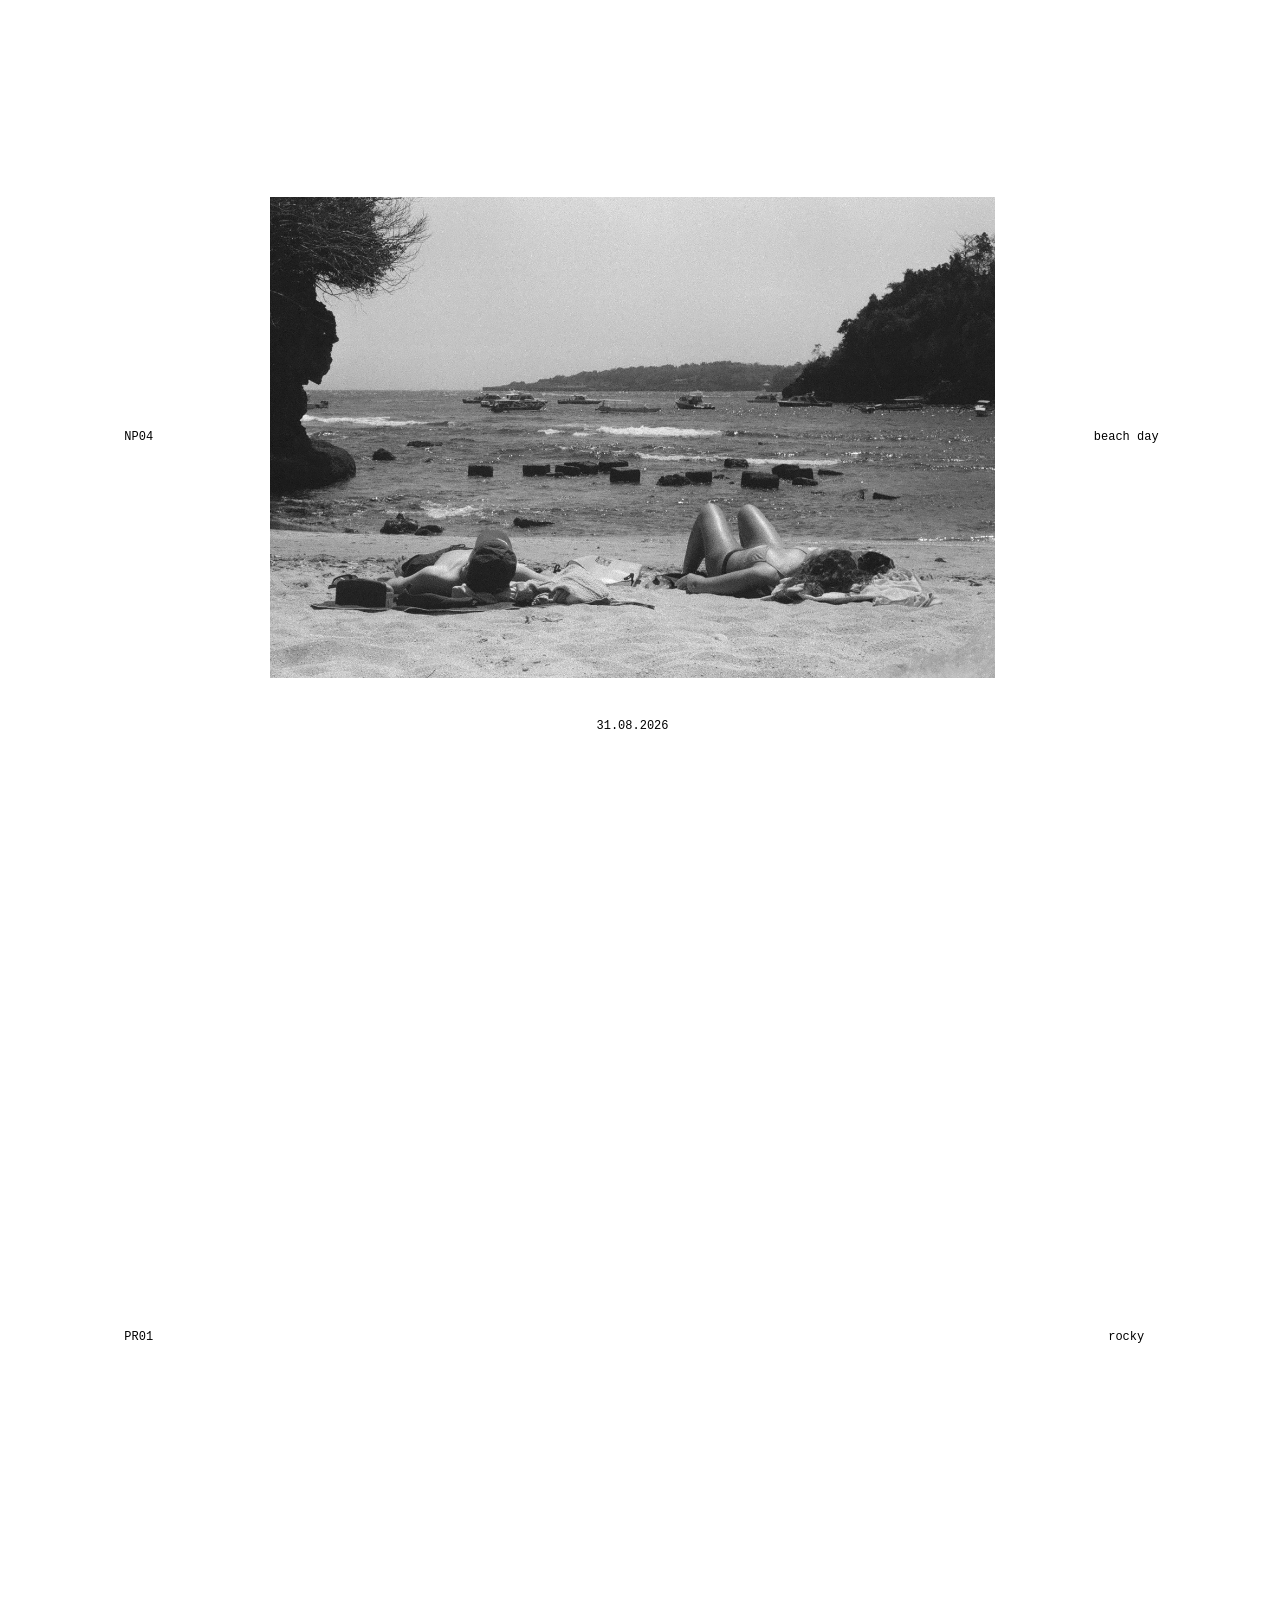
==== commit 07c04666: "Remove unwanted photography introduction from homepage" ====
--- a/index.html
+++ b/index.html
@@ -218,7 +218,6 @@
     </main>
     <footer class="site-footer">
       <div>
-        <p>Photos by Alex Augusta. Explore the <a href="../FG/">FG</a> and <a href="../KONICA/">KONICA</a> photography collections.</p>
       <blockquote>„To see the world, things dangerous to come to, to see behind walls, draw closer, to find each other, and to feel. That is the purpose of life.“ - Walter Mitty</blockquote>
       </div>
       <img class="site-face" src="../face.PNG" alt="" width="200" height="200" loading="lazy">
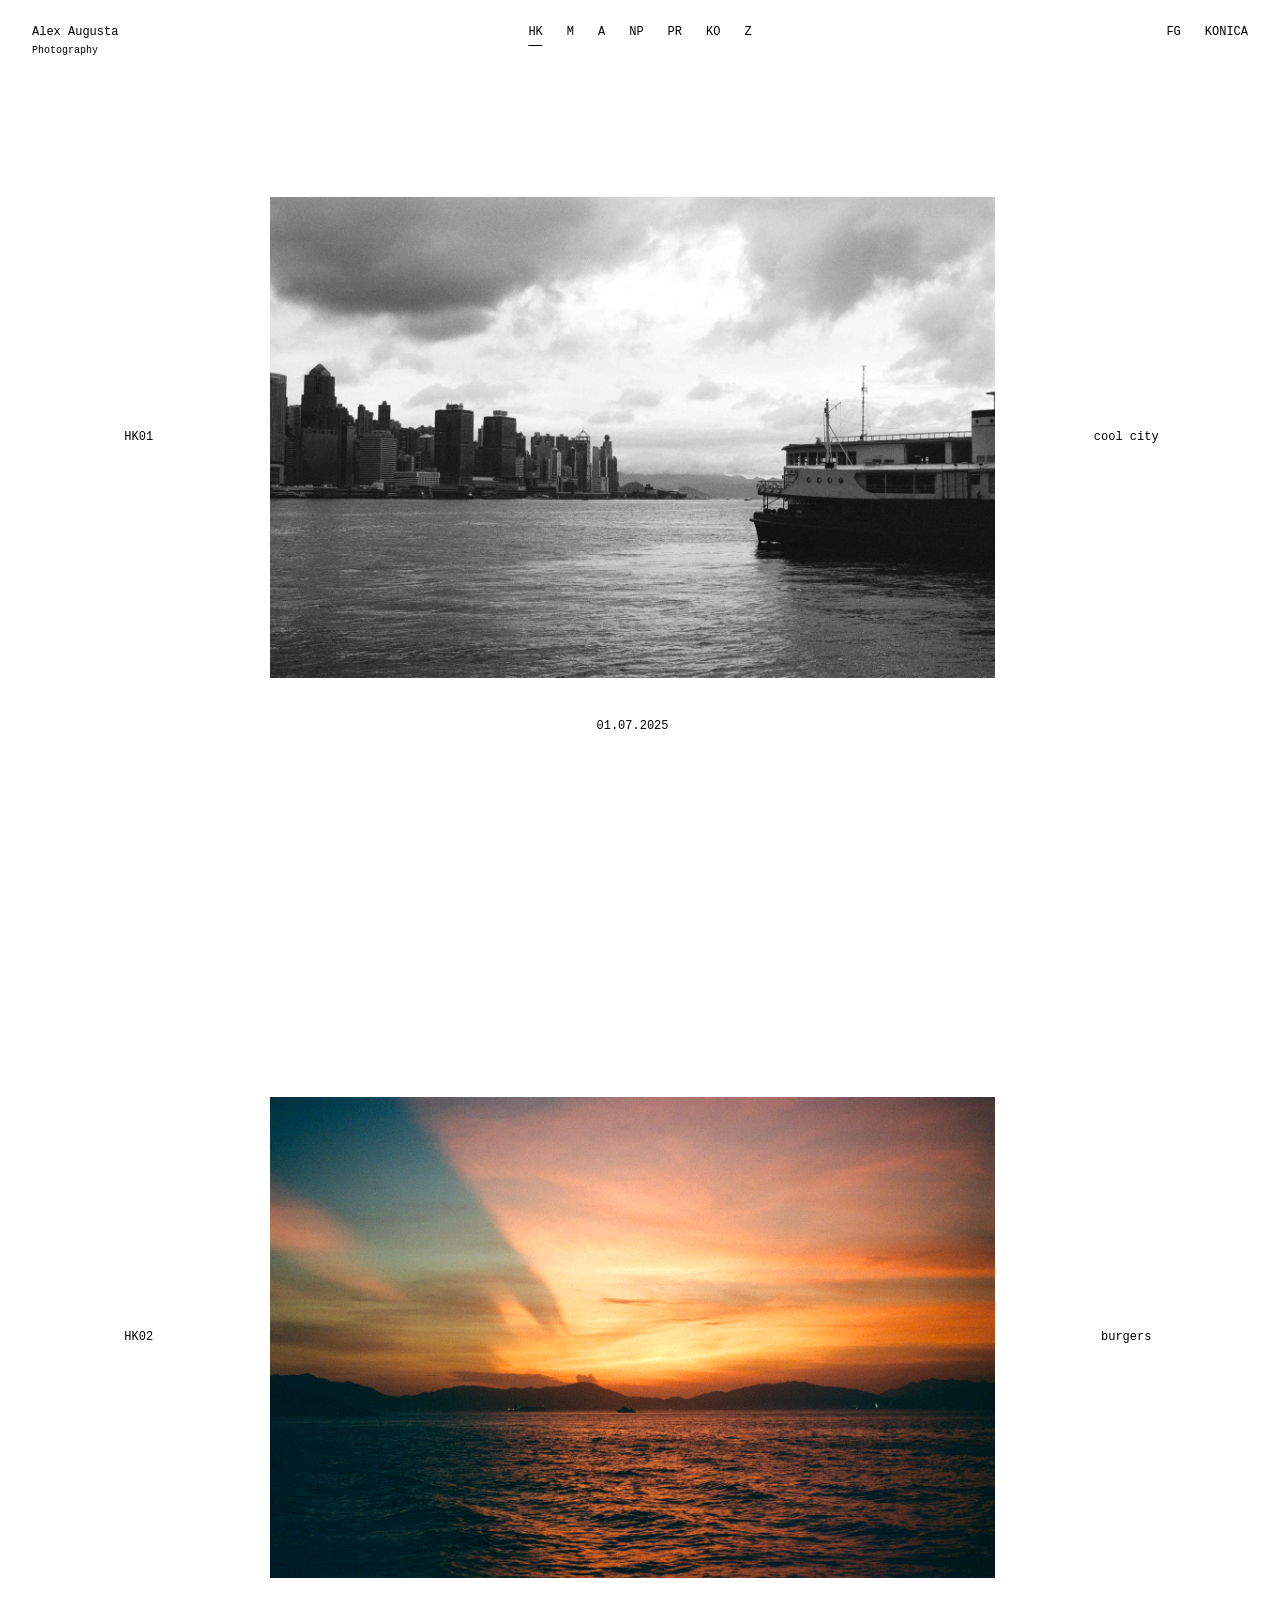
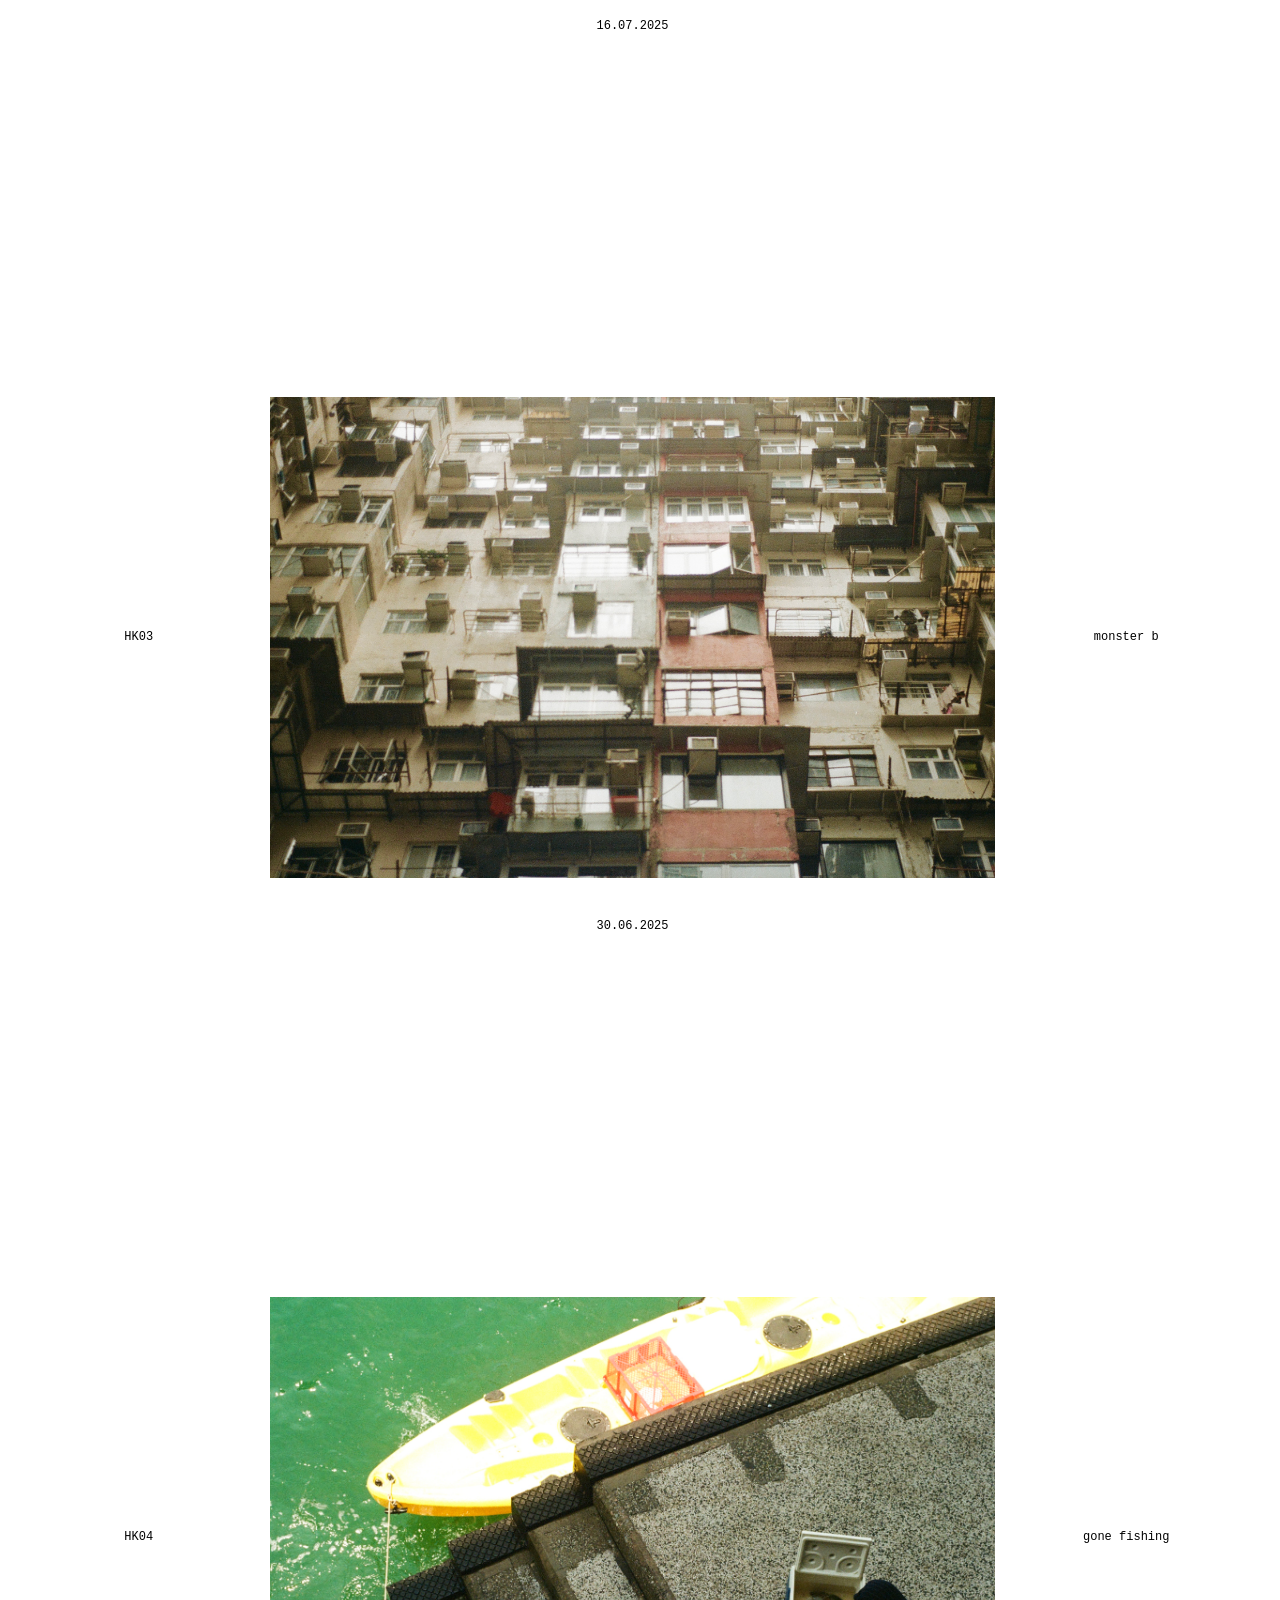
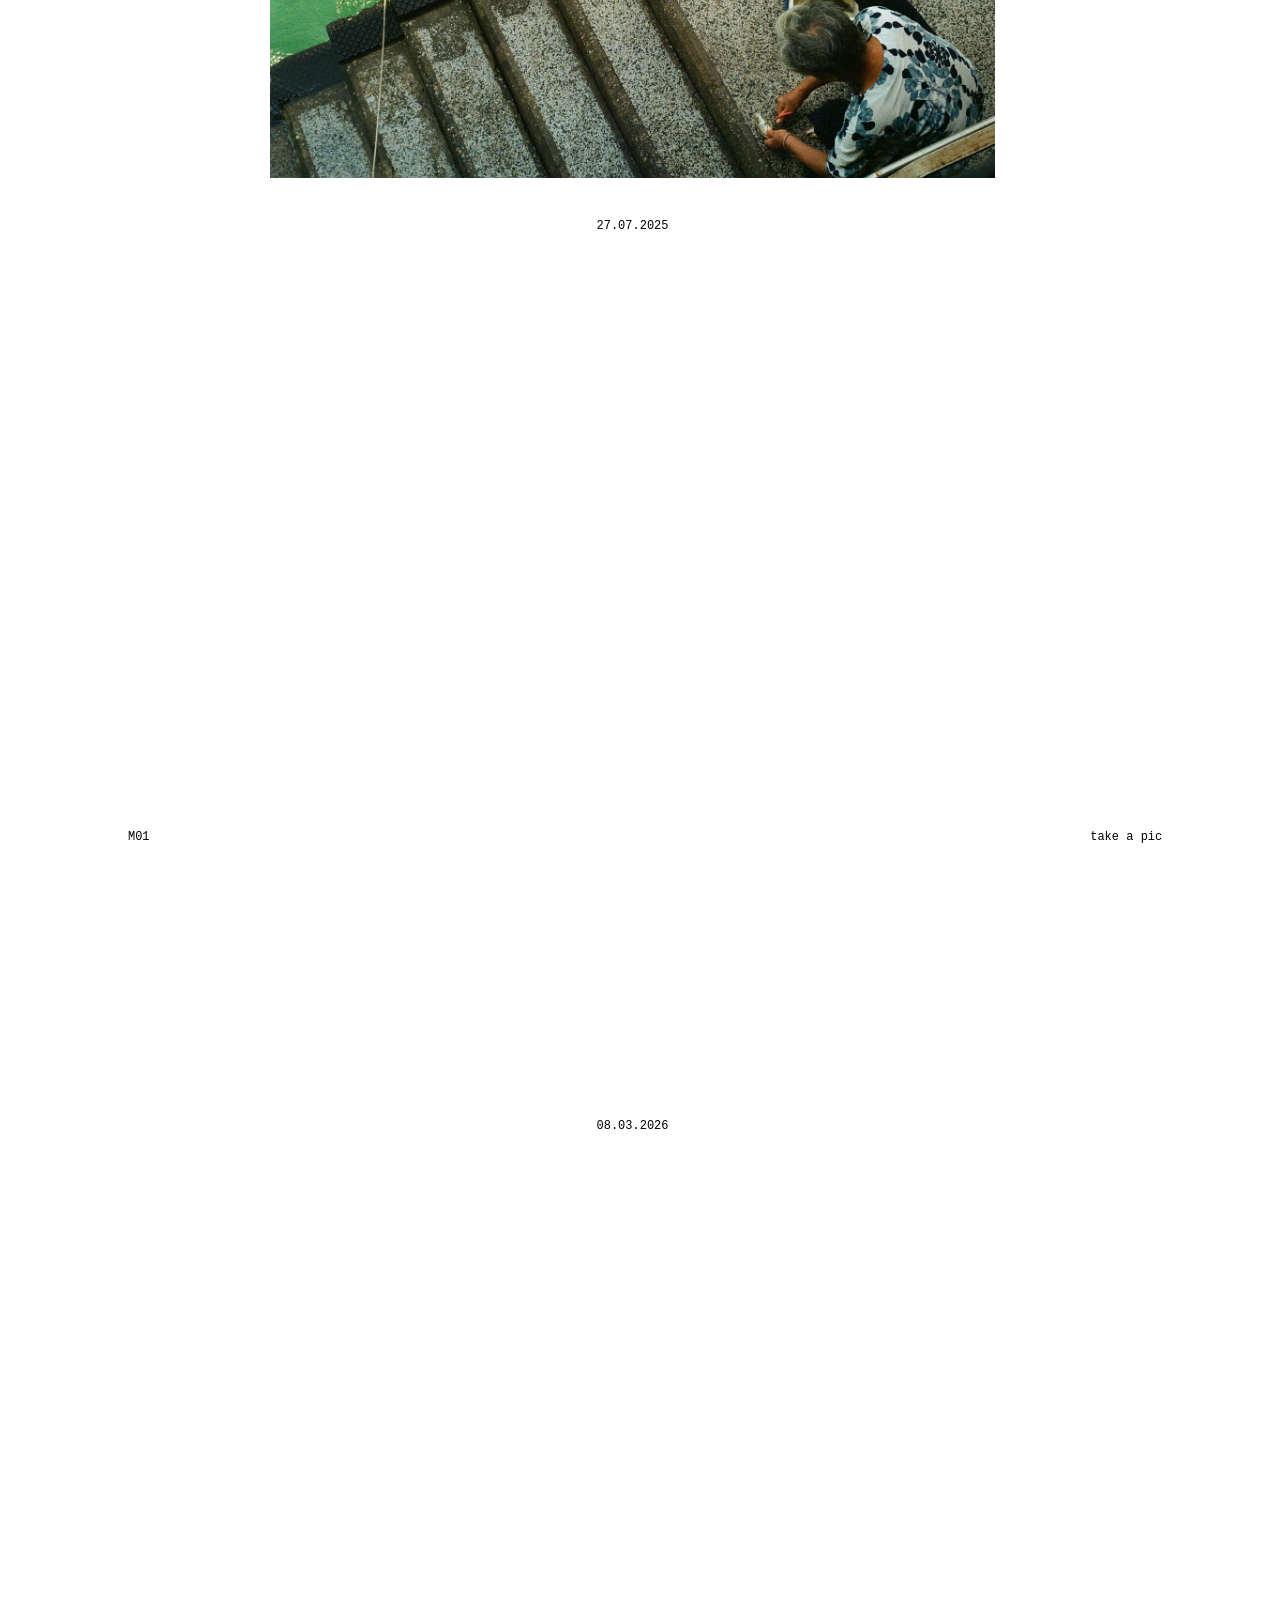
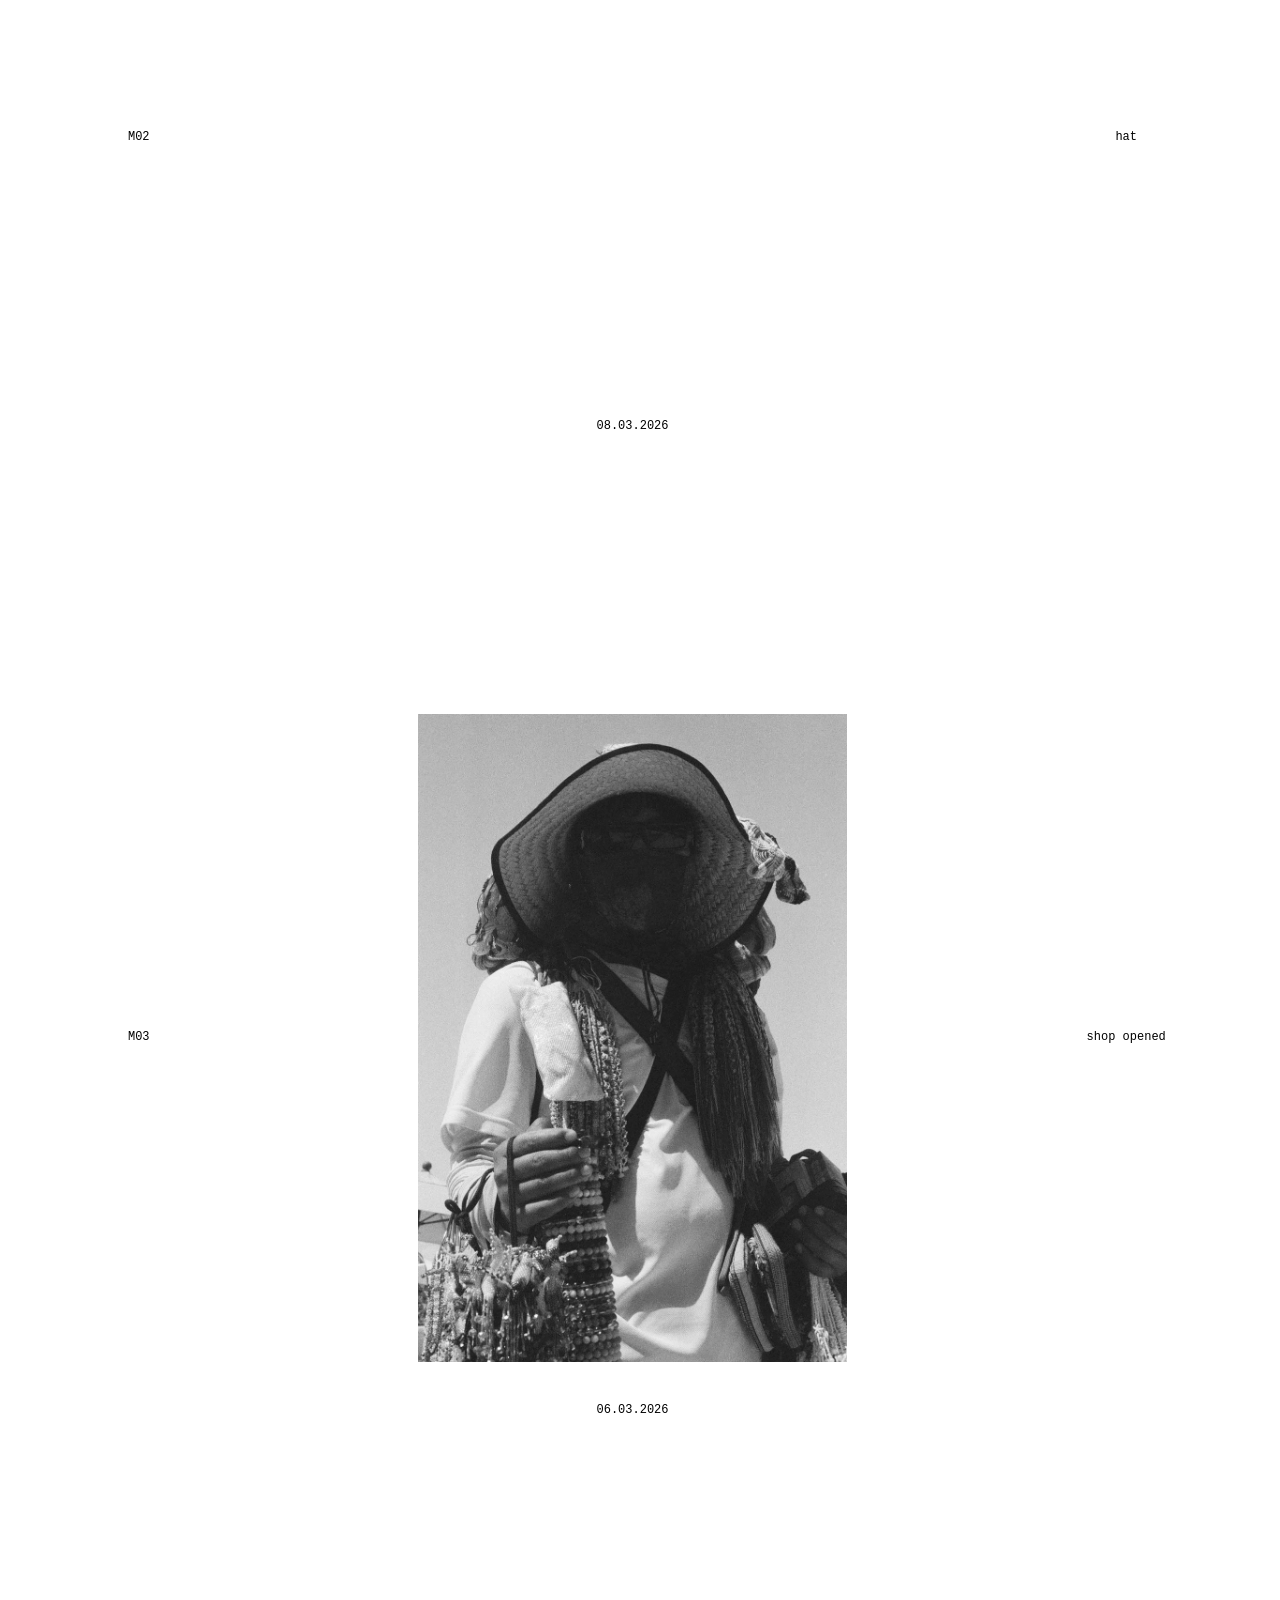
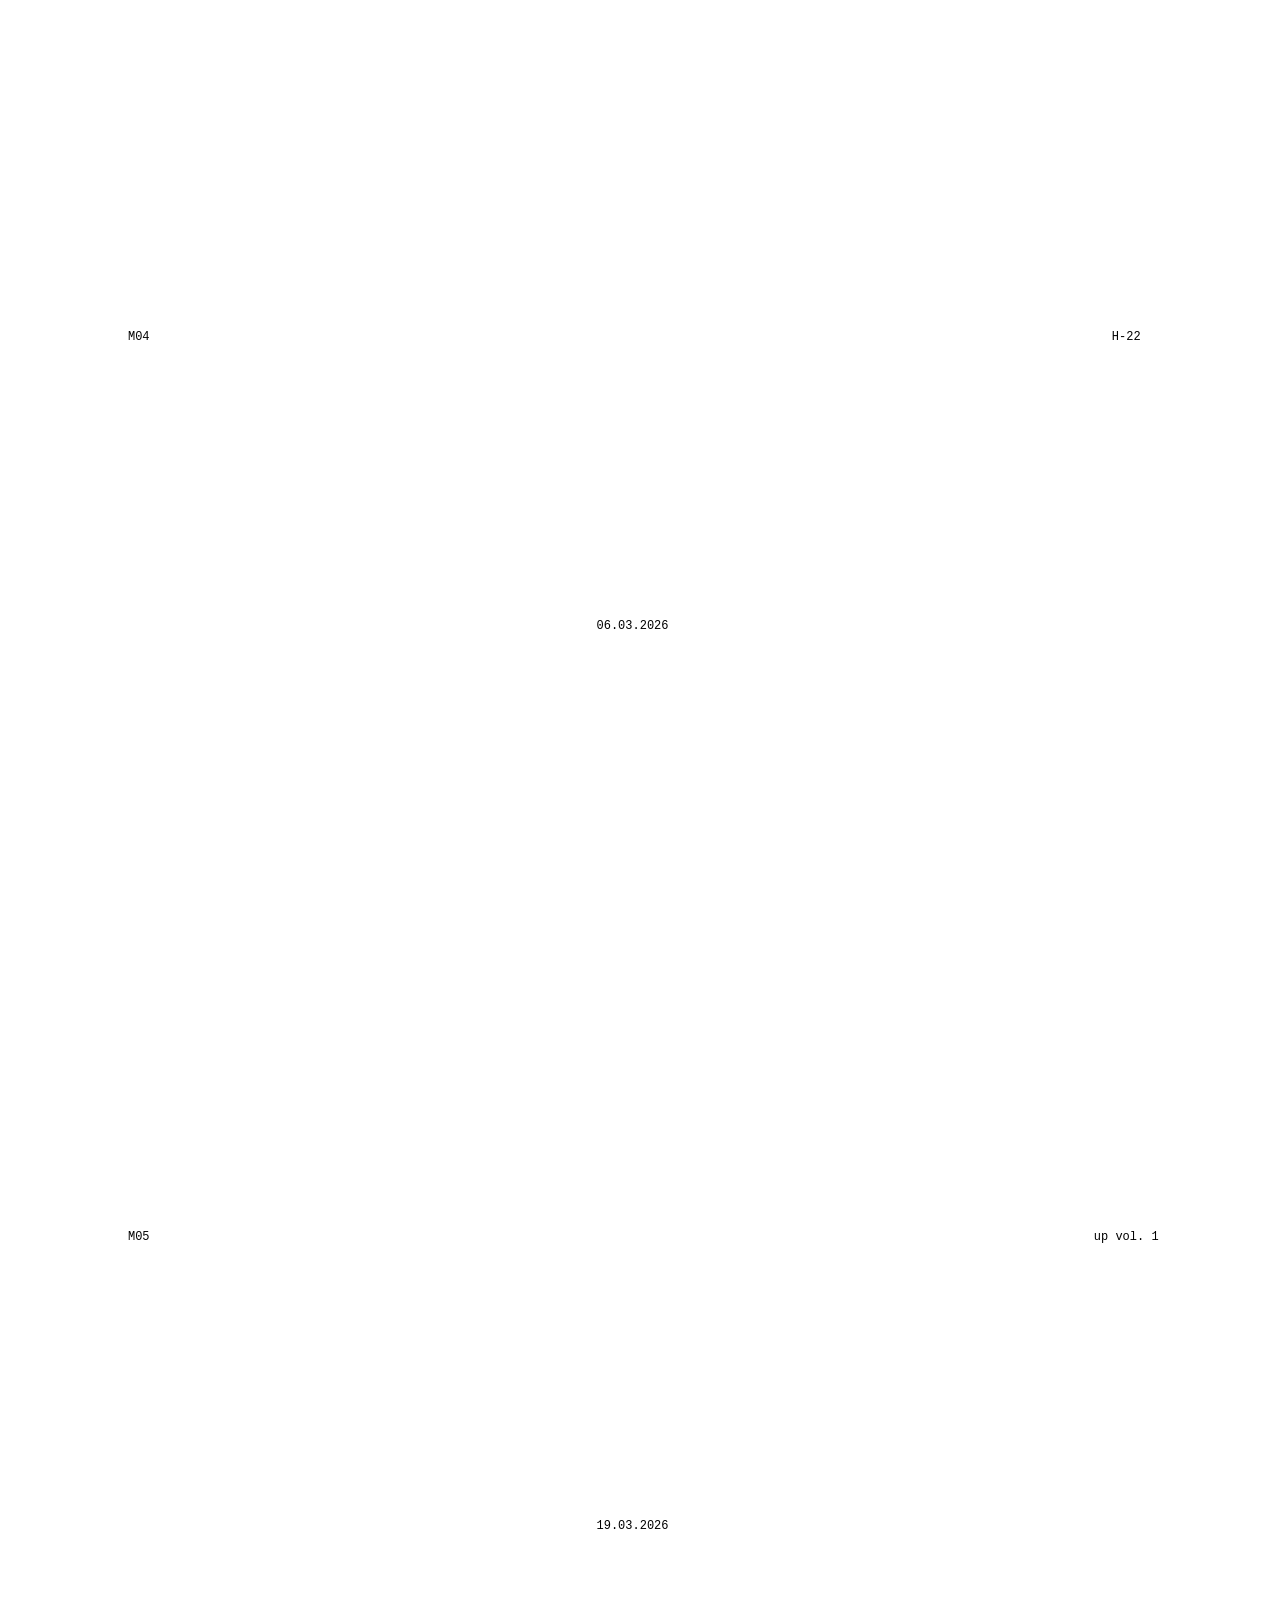
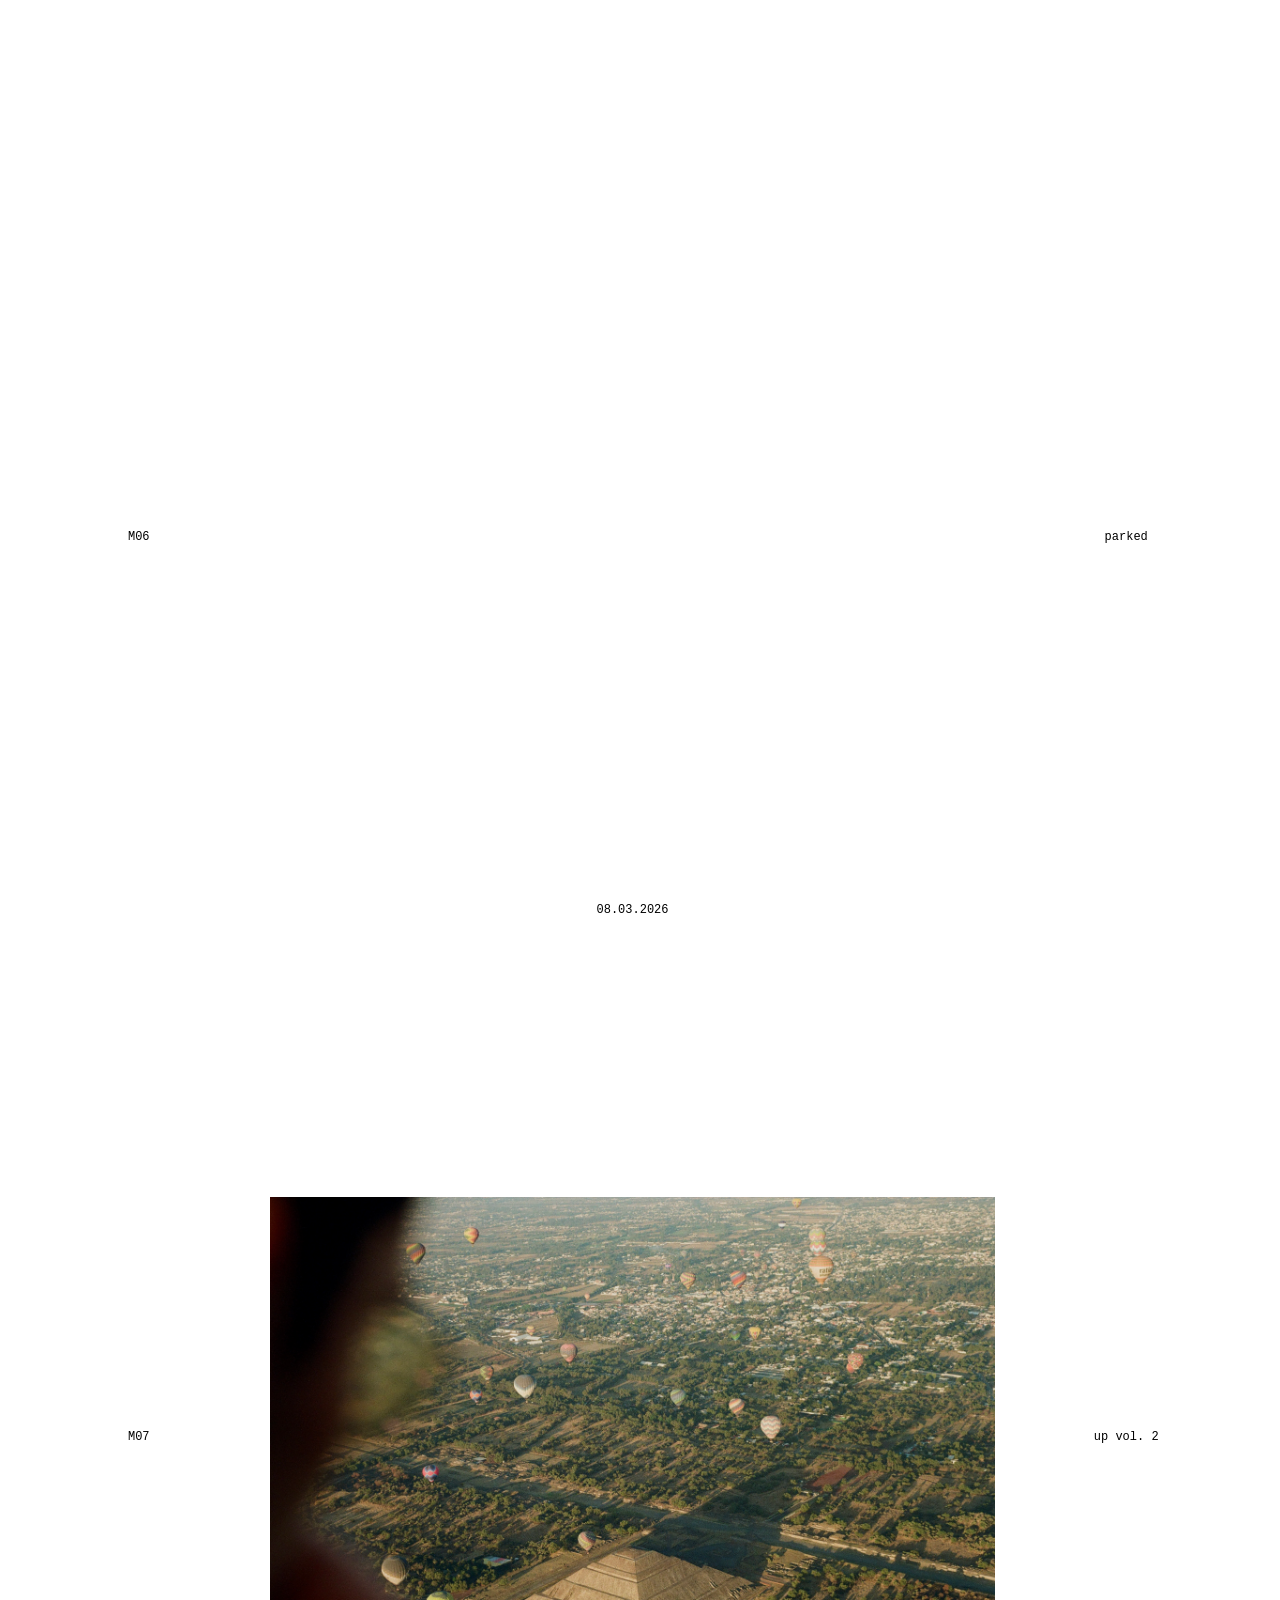
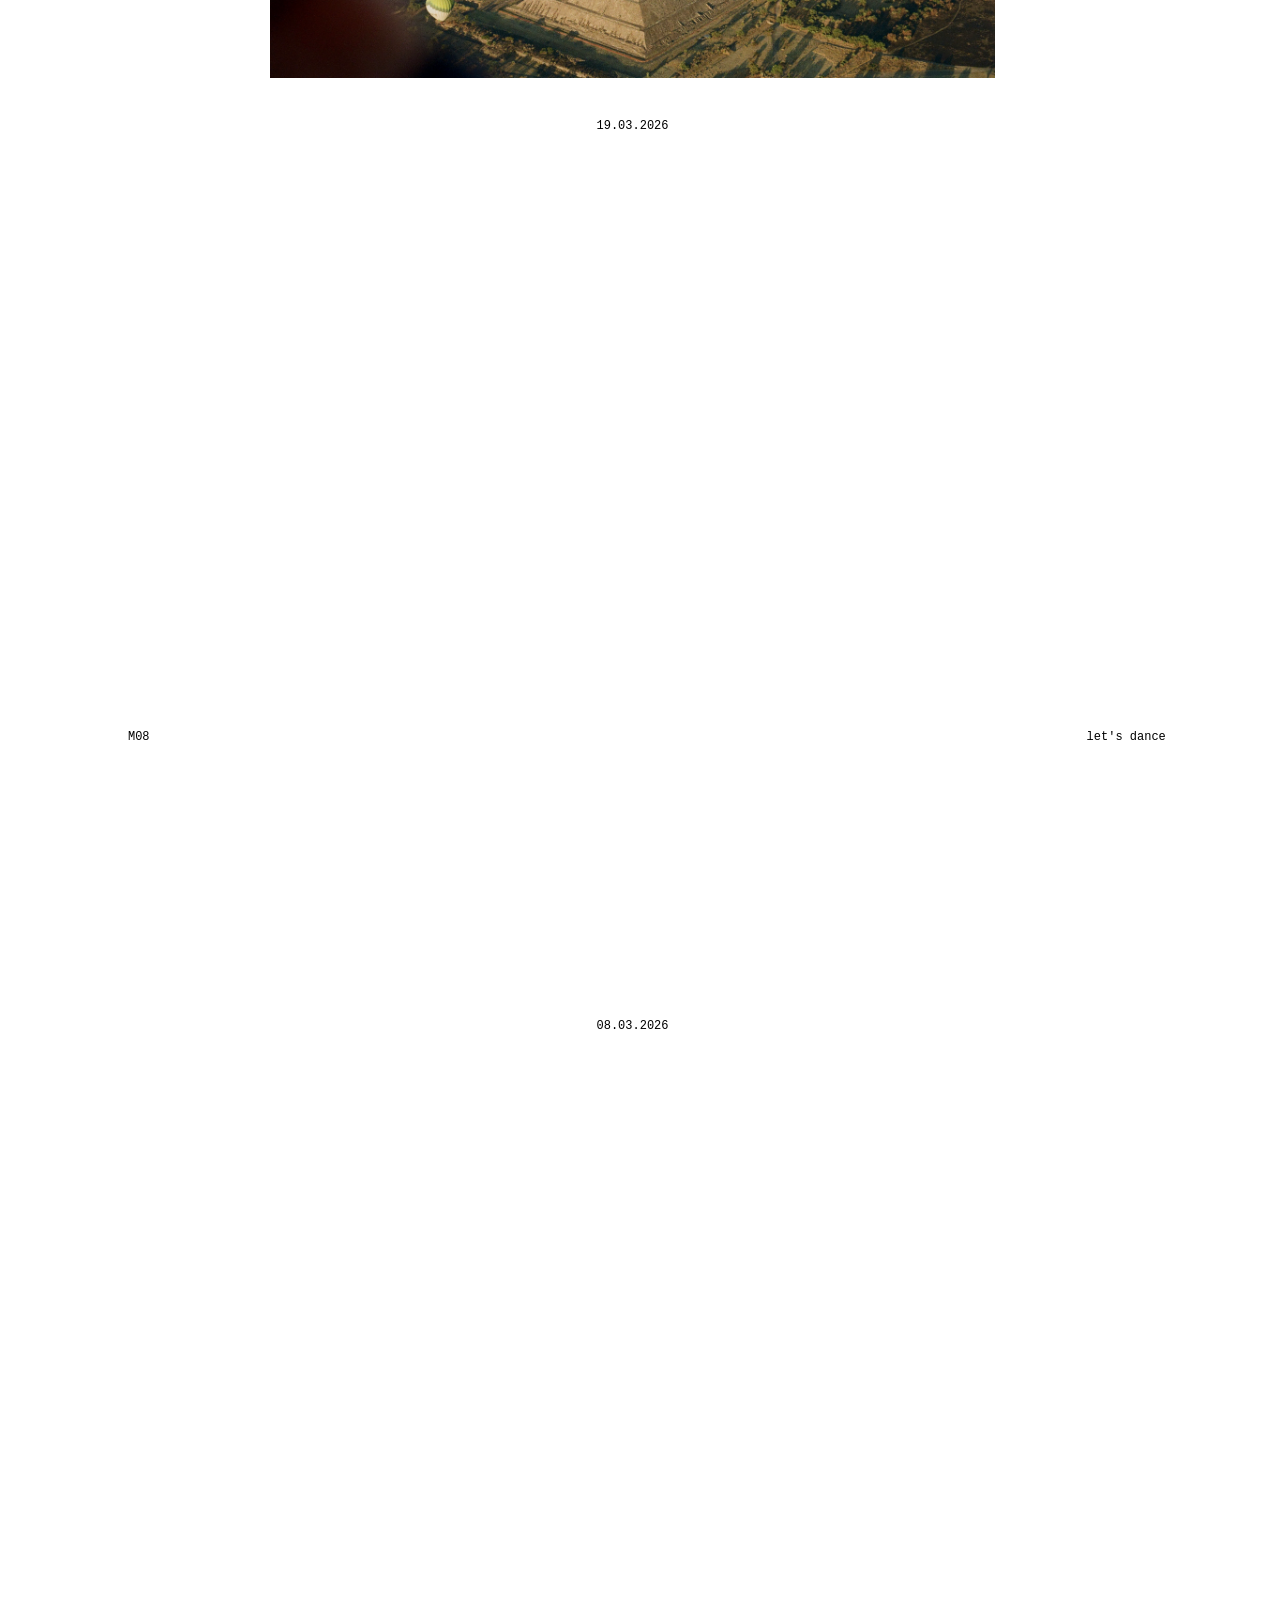
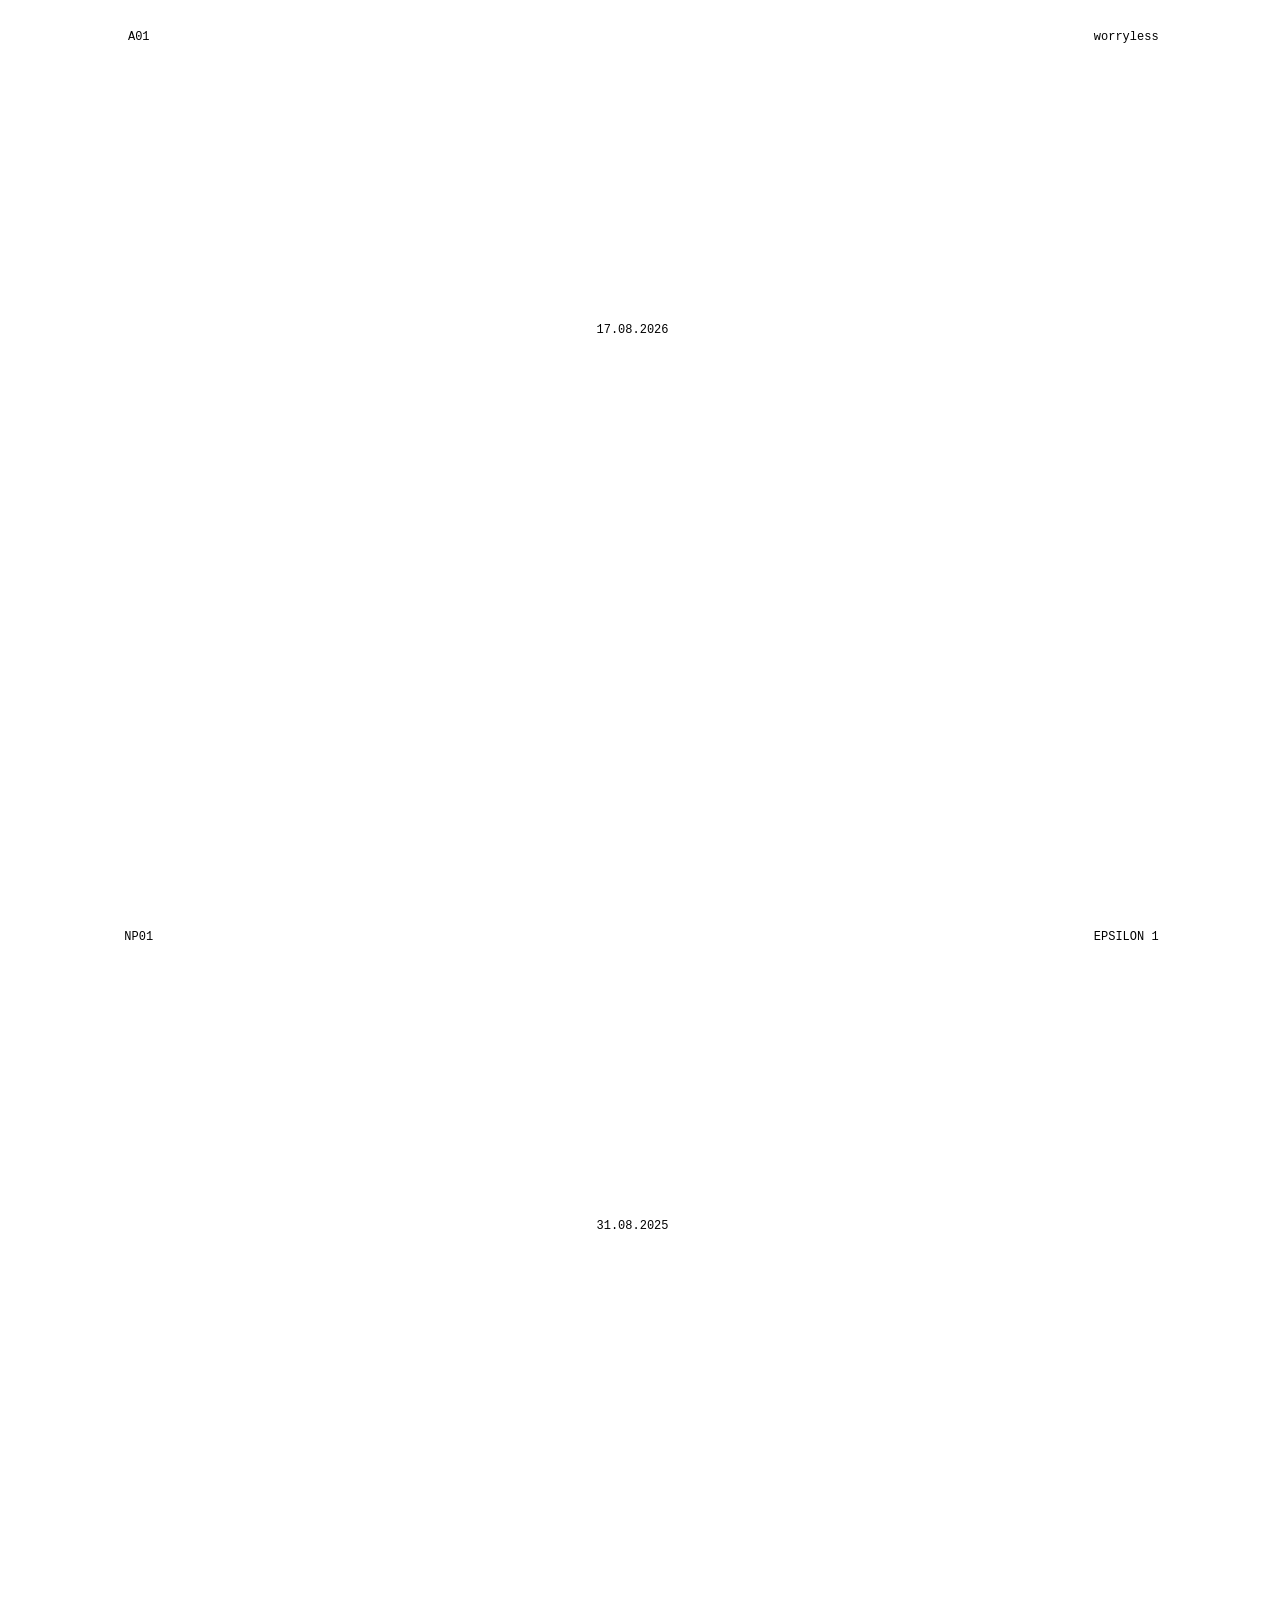
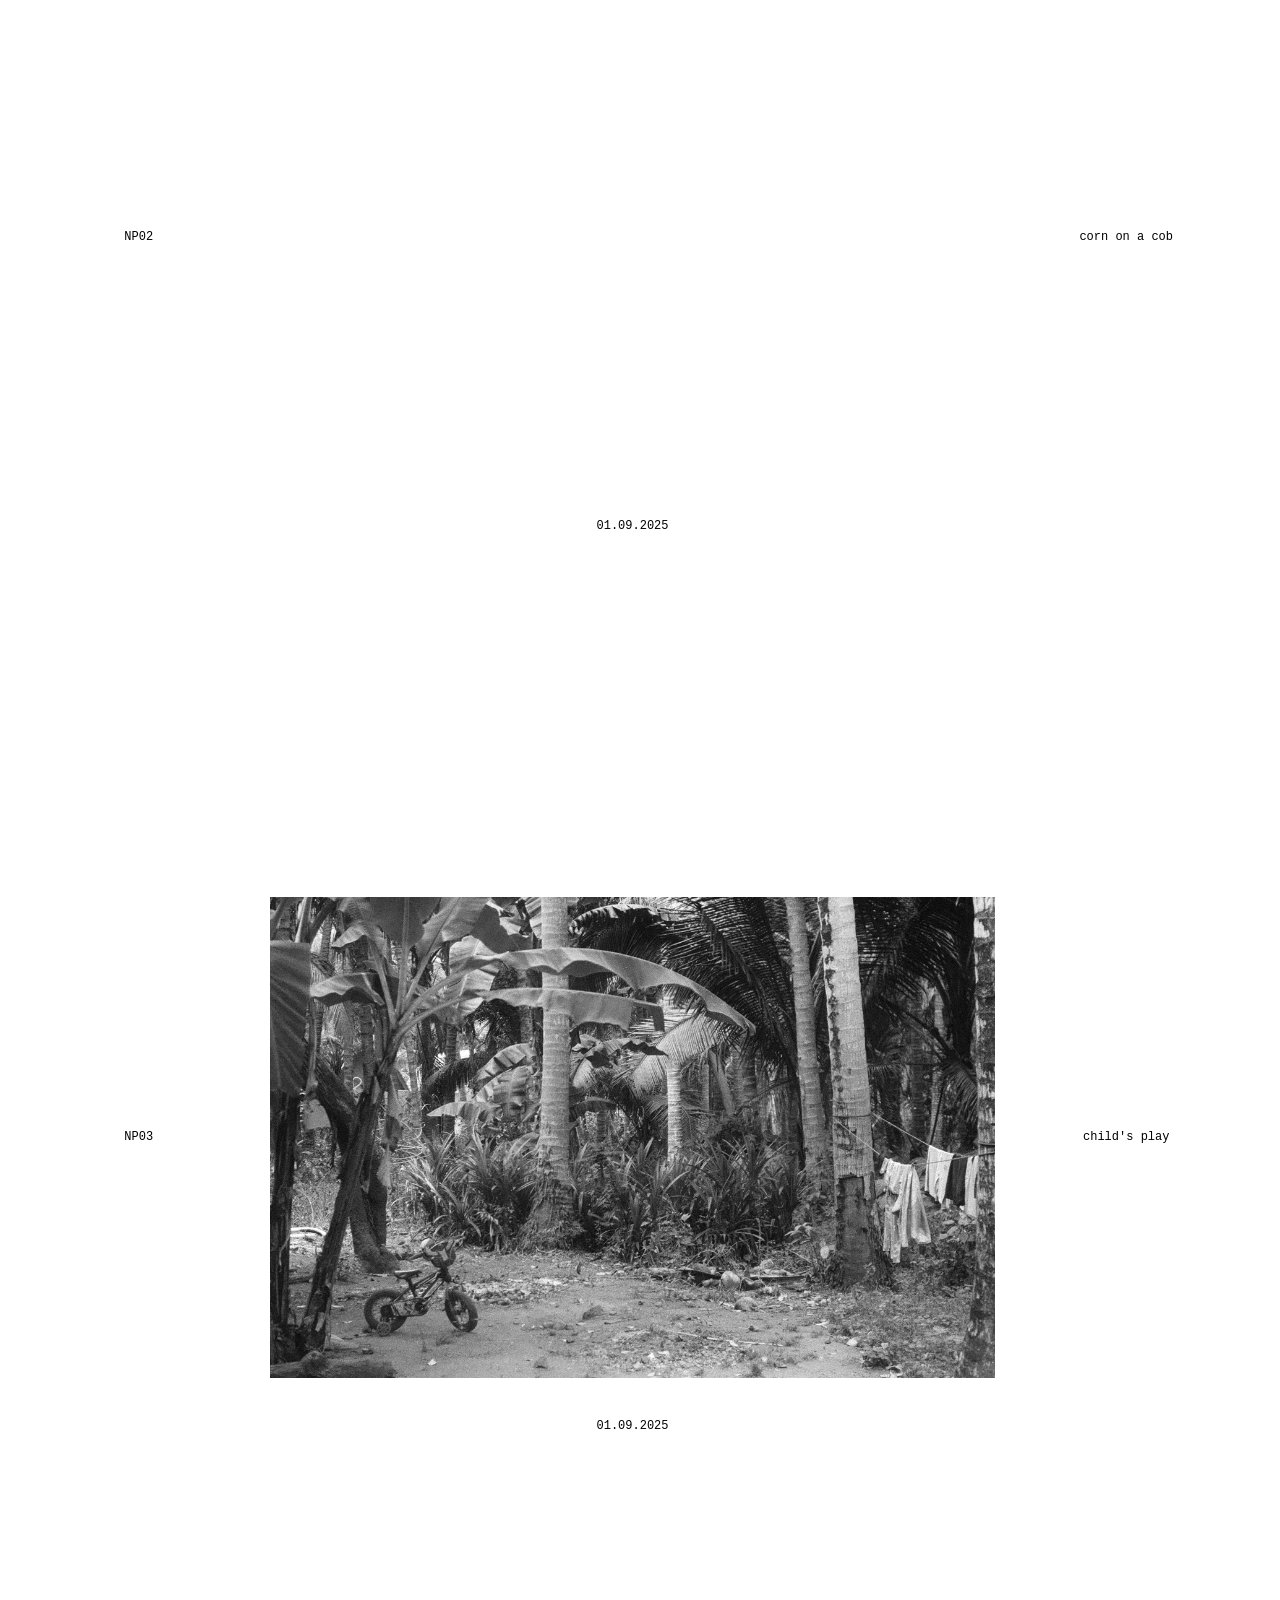
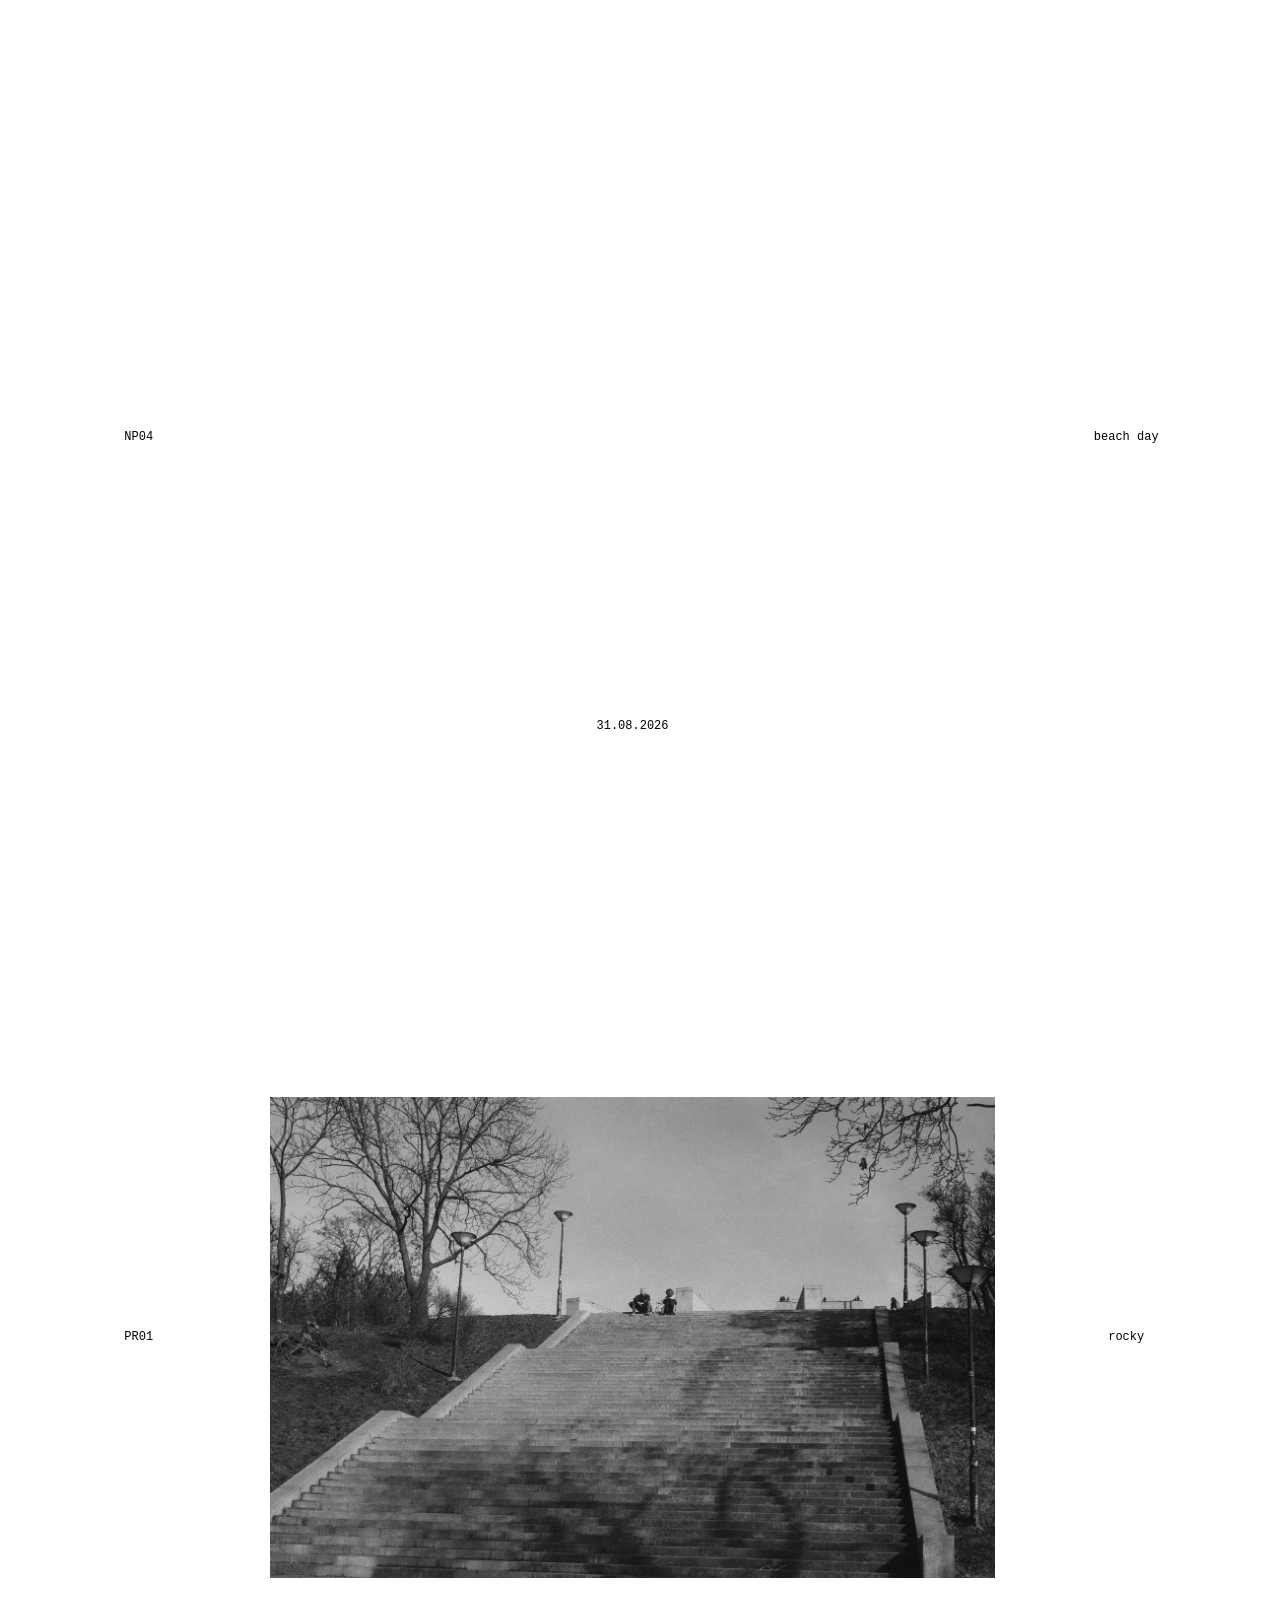
==== commit b1d69e00: "Add KO07–KO13 photos and responsive previews" ====
--- a/index.html
+++ b/index.html
@@ -209,6 +209,48 @@
         <span class="photo-title">no way!</span>
         <time class="photo-date" datetime="2026-10-15">15.10.2026</time>
       </figure>
+      <figure class="photo">
+        <figcaption class="photo-name">KO07</figcaption>
+        <img src="../photos/KO07.jpg" alt="demo 1" width="3314" height="1863" loading="lazy" decoding="async">
+        <span class="photo-title">demo 1</span>
+        <time class="photo-date" datetime="2026-10-25">25.10.2026</time>
+      </figure>
+      <figure class="photo">
+        <figcaption class="photo-name">KO08</figcaption>
+        <img src="../photos/KO08.jpg" alt="demo 2" width="2369" height="1333" loading="lazy" decoding="async">
+        <span class="photo-title">demo 2</span>
+        <time class="photo-date" datetime="2026-10-25">25.10.2026</time>
+      </figure>
+      <figure class="photo">
+        <figcaption class="photo-name">KO09</figcaption>
+        <img src="../photos/KO09.jpg" alt="birdie" width="3139" height="1766" loading="lazy" decoding="async">
+        <span class="photo-title">birdie</span>
+        <time class="photo-date" datetime="2026-10-26">26.10.2026</time>
+      </figure>
+      <figure class="photo">
+        <figcaption class="photo-name">KO10</figcaption>
+        <img src="../photos/KO10.jpg" alt="rainy day" width="3215" height="1808" loading="lazy" decoding="async">
+        <span class="photo-title">rainy day</span>
+        <time class="photo-date" datetime="2026-10-25">25.10.2026</time>
+      </figure>
+      <figure class="photo">
+        <figcaption class="photo-name">KO11</figcaption>
+        <img src="../photos/KO11.jpg" alt="b-c-s" width="3371" height="1896" loading="lazy" decoding="async">
+        <span class="photo-title">b-c-s</span>
+        <time class="photo-date" datetime="2026-10-25">25.10.2026</time>
+      </figure>
+      <figure class="photo">
+        <figcaption class="photo-name">KO12</figcaption>
+        <img src="../photos/KO12.jpg" alt="milkaway" width="1947" height="3461" loading="lazy" decoding="async">
+        <span class="photo-title">milkaway</span>
+        <time class="photo-date" datetime="2026-10-24">24.10.2026</time>
+      </figure>
+      <figure class="photo">
+        <figcaption class="photo-name">KO13</figcaption>
+        <img src="../photos/KO13.jpg" alt="gm" width="3265" height="1972" loading="lazy" decoding="async">
+        <span class="photo-title">gm</span>
+        <time class="photo-date" datetime="2026-10-24">24.10.2026</time>
+      </figure>
       <figure class="photo" id="Z">
         <figcaption class="photo-name">Z01</figcaption>
         <img src="../photos/Z01.jpg" alt="la rose" width="3091" height="2048" loading="lazy" decoding="async">
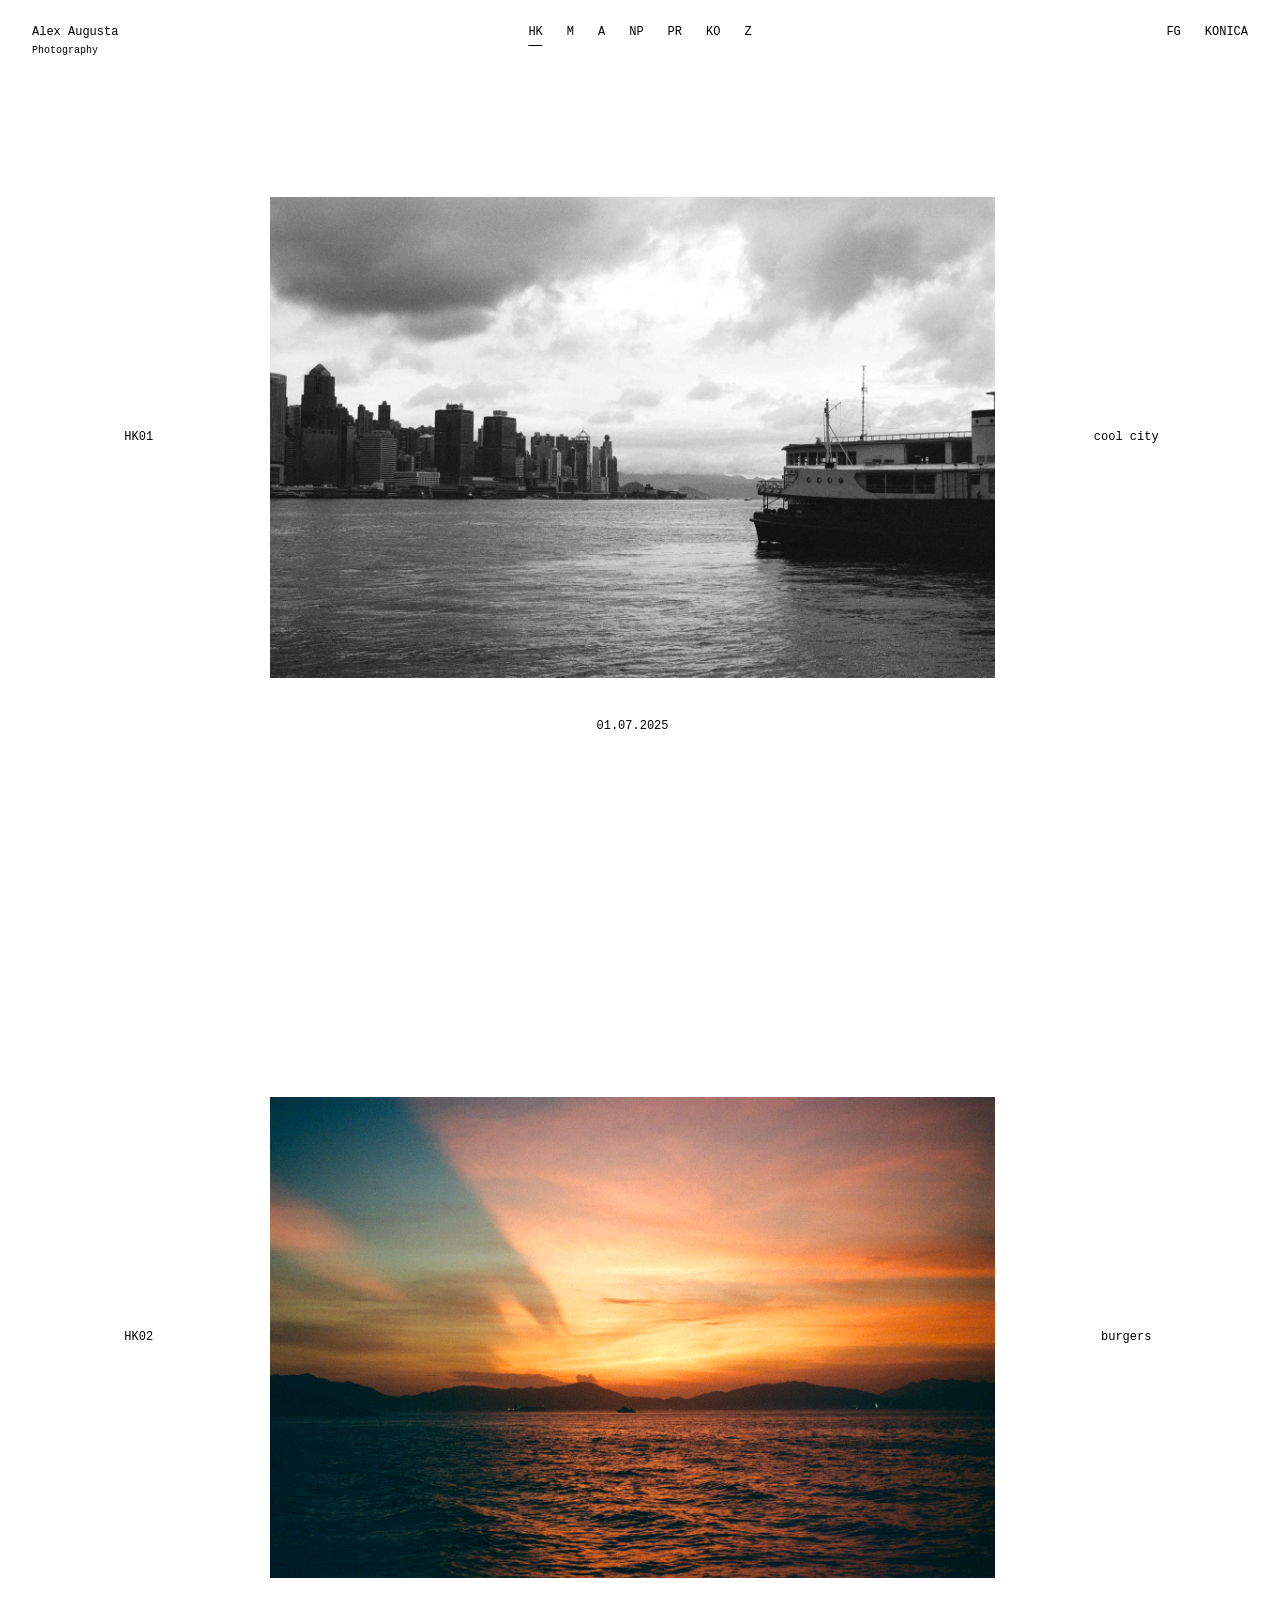
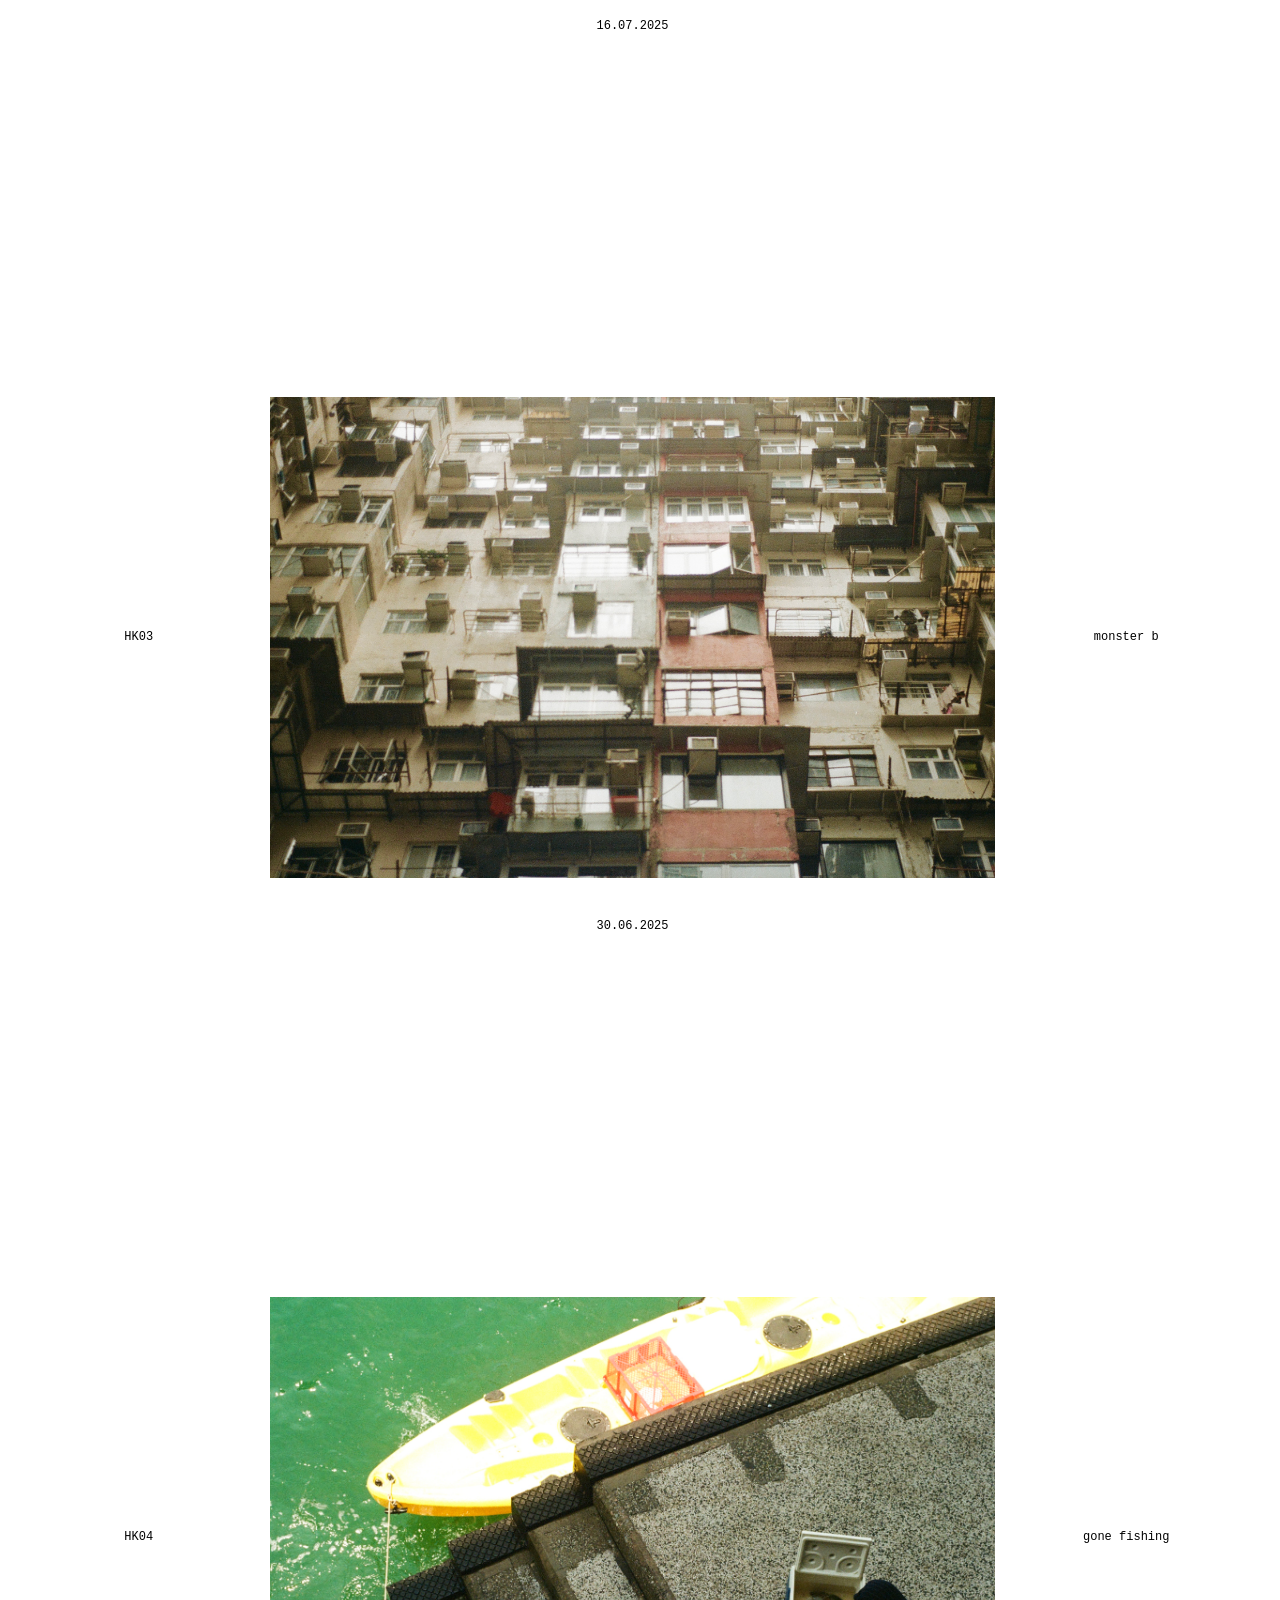
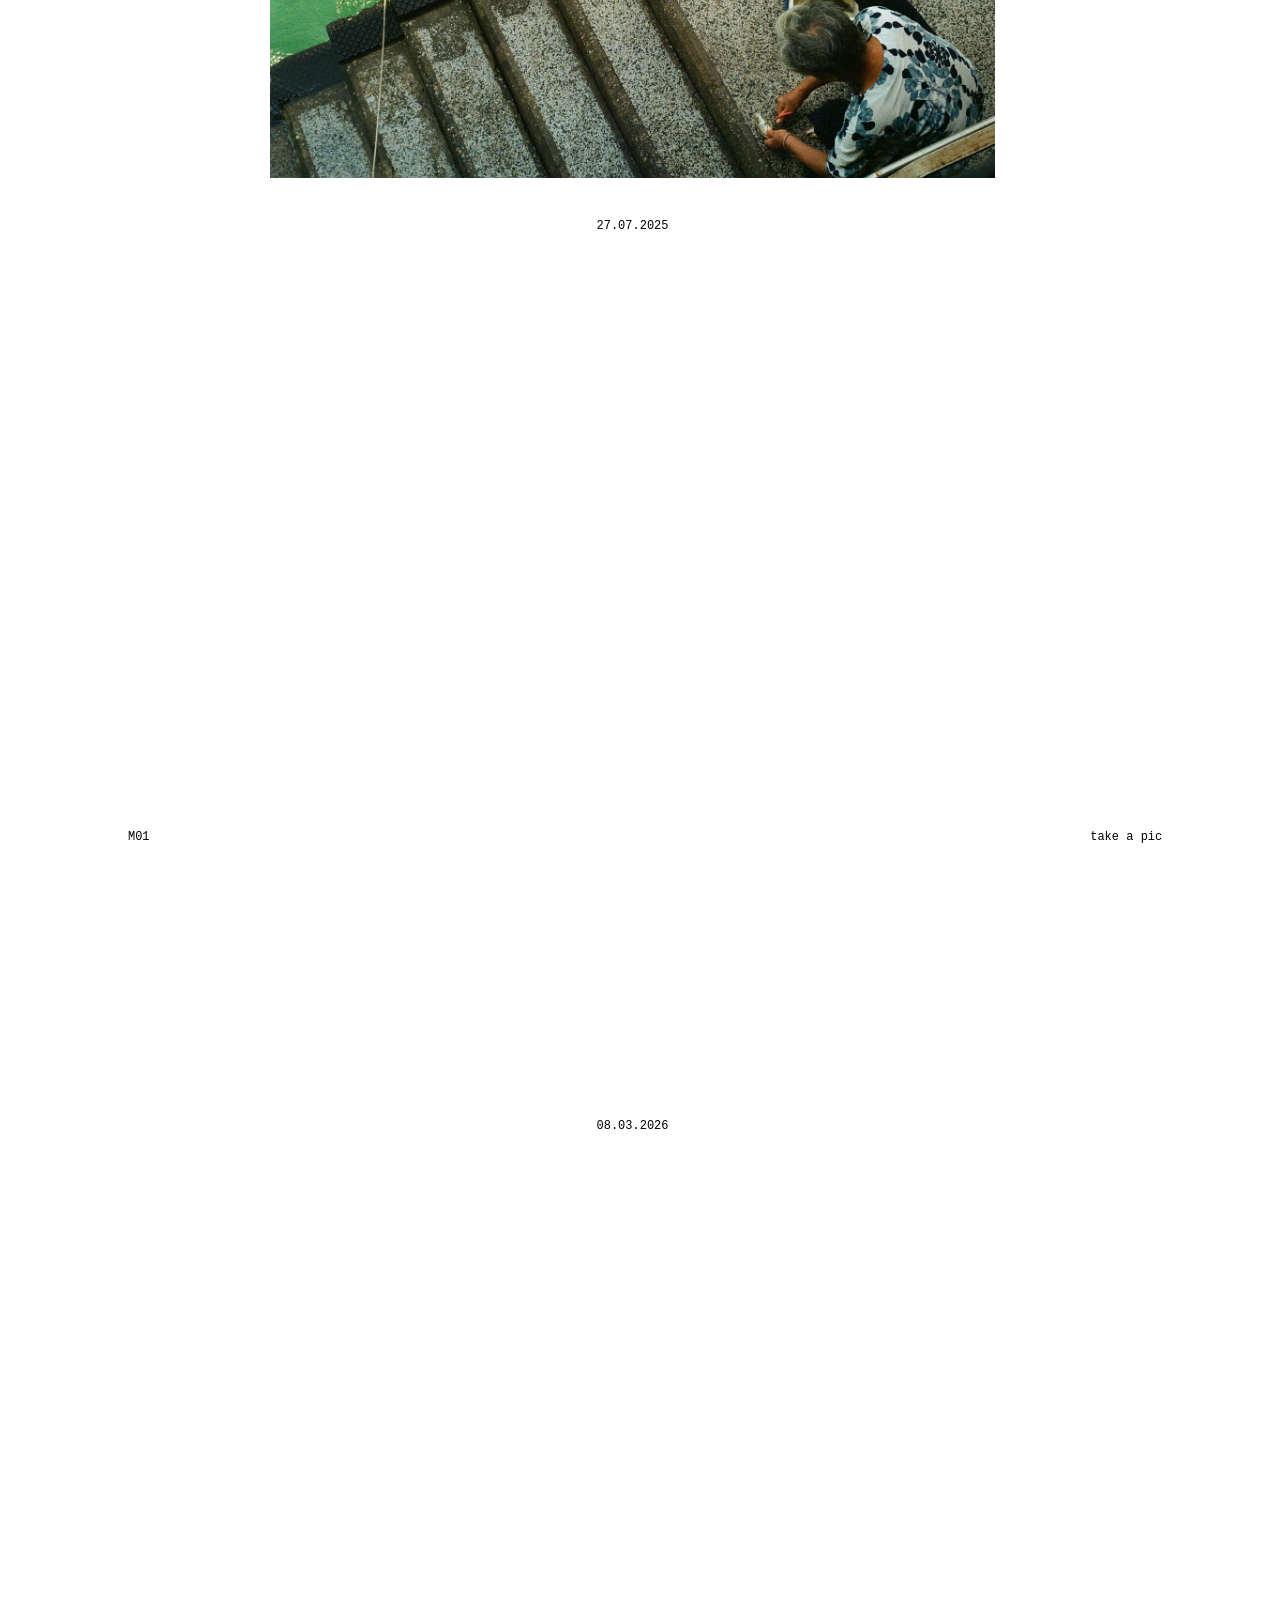
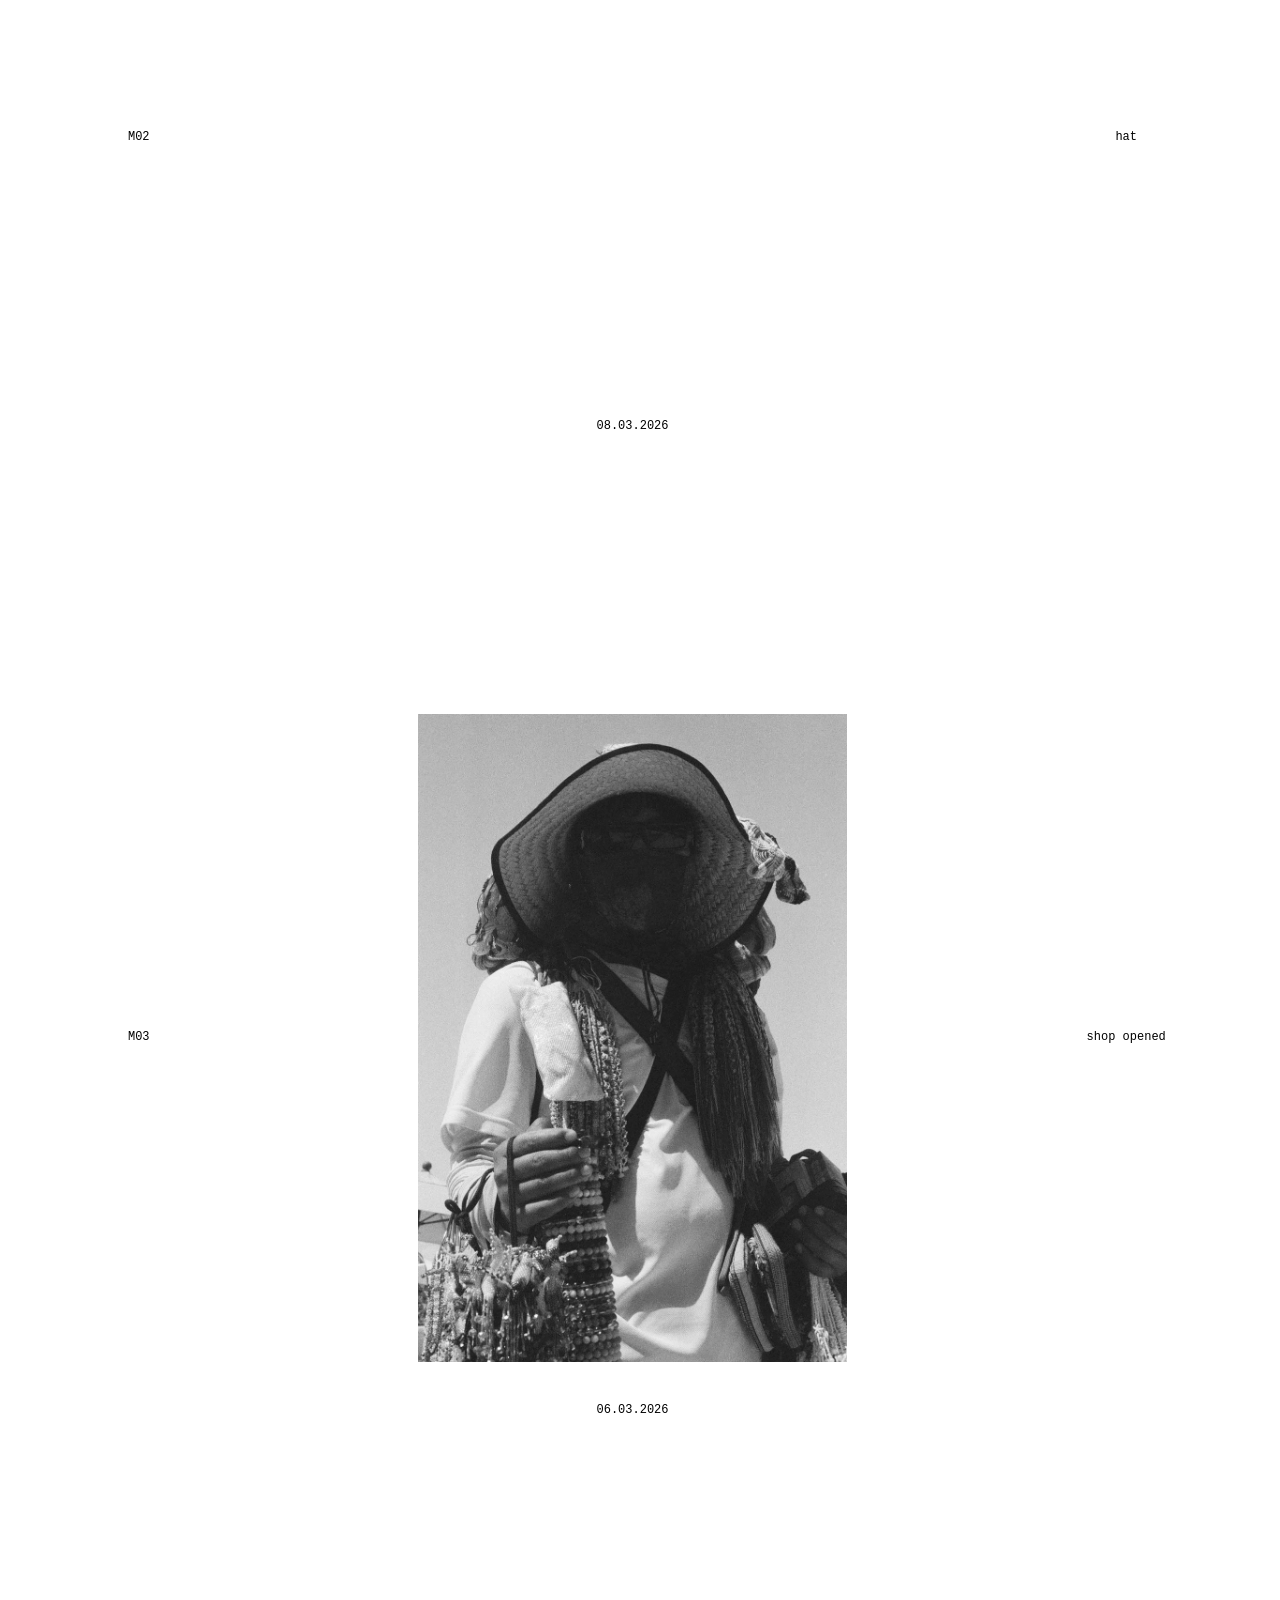
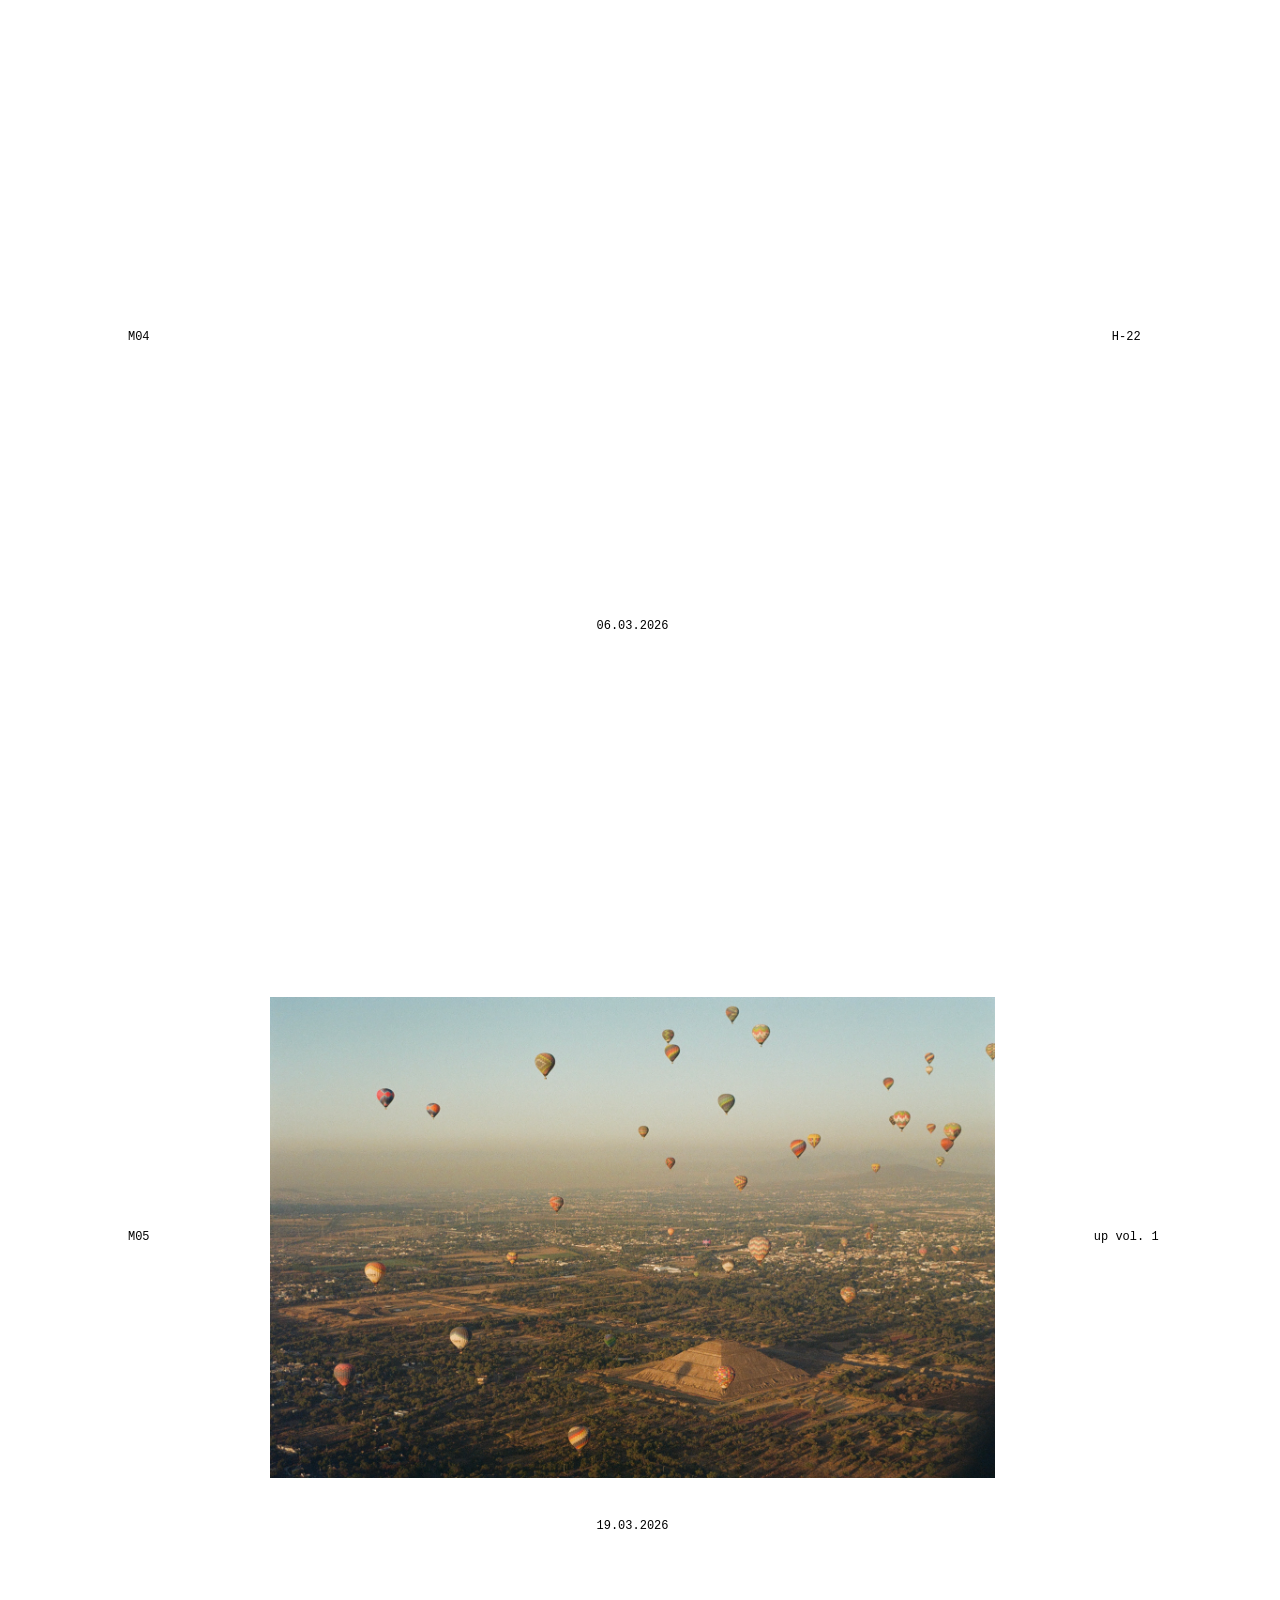
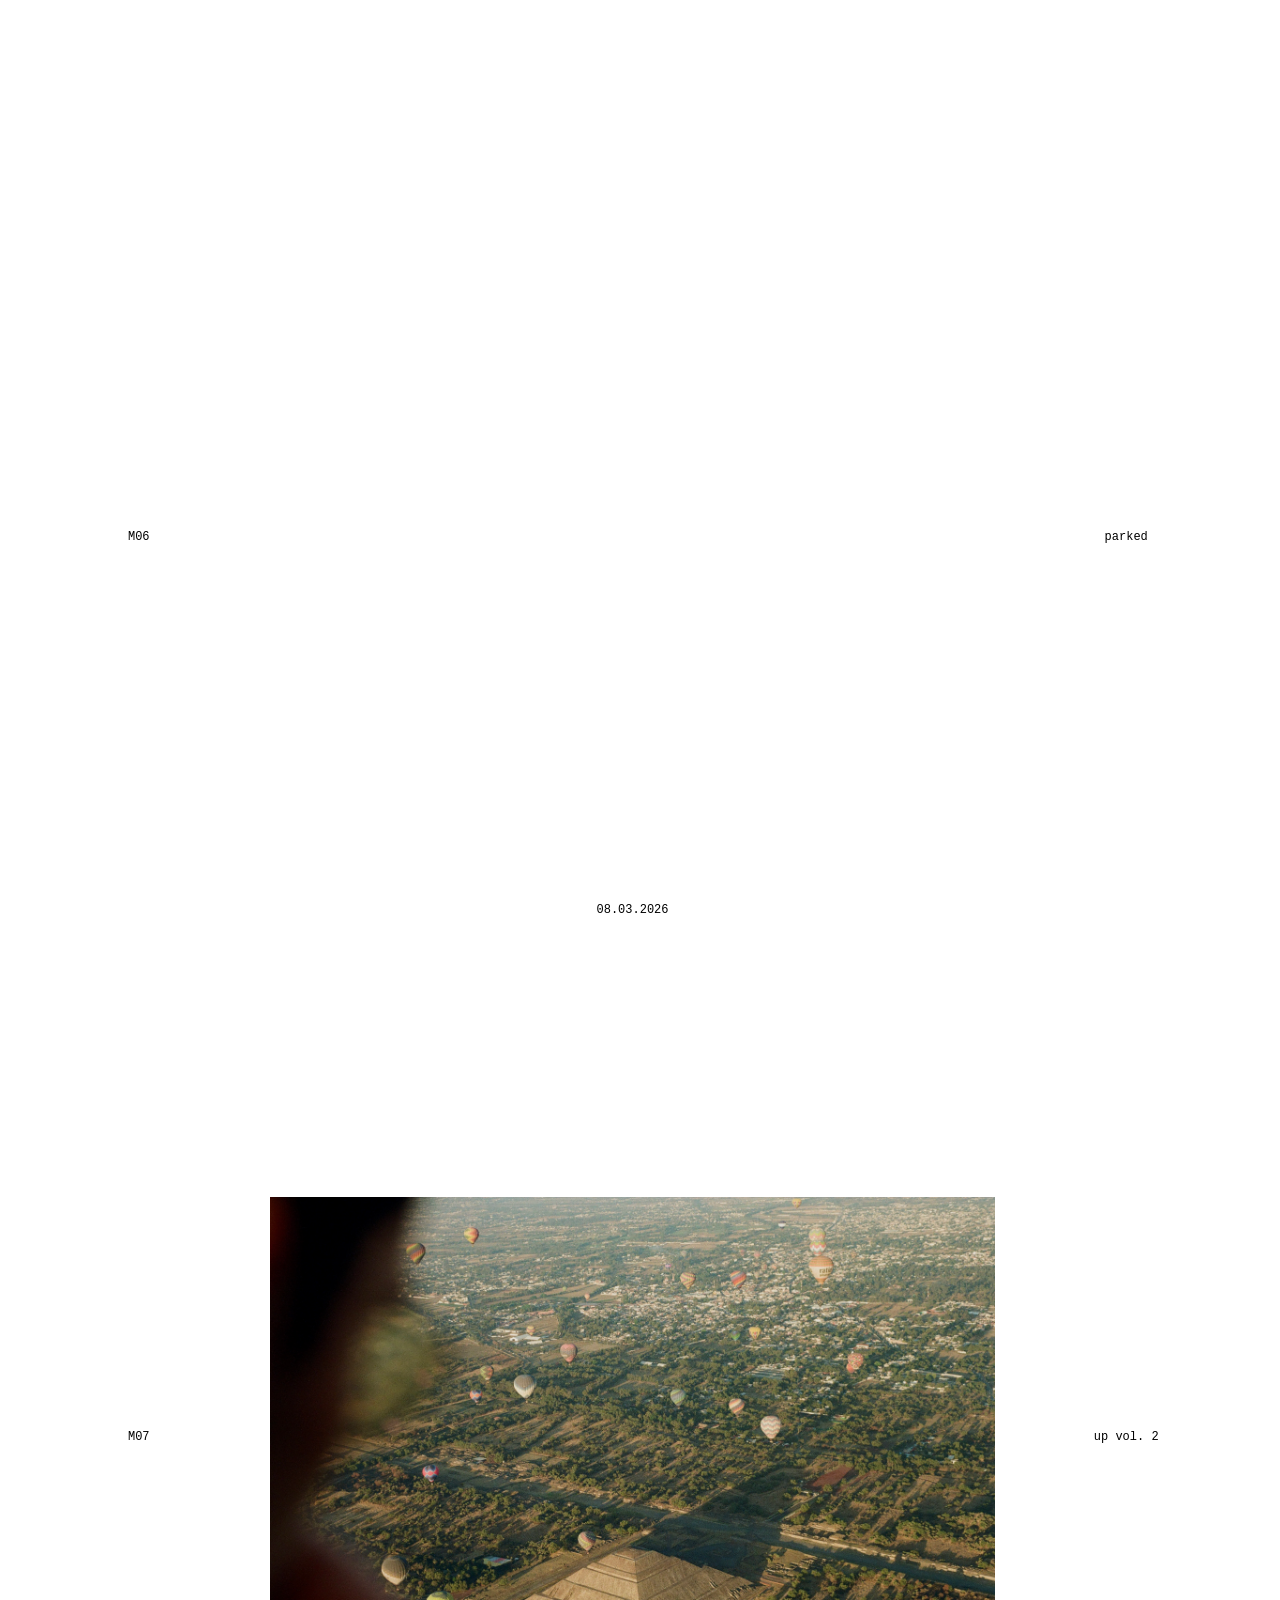
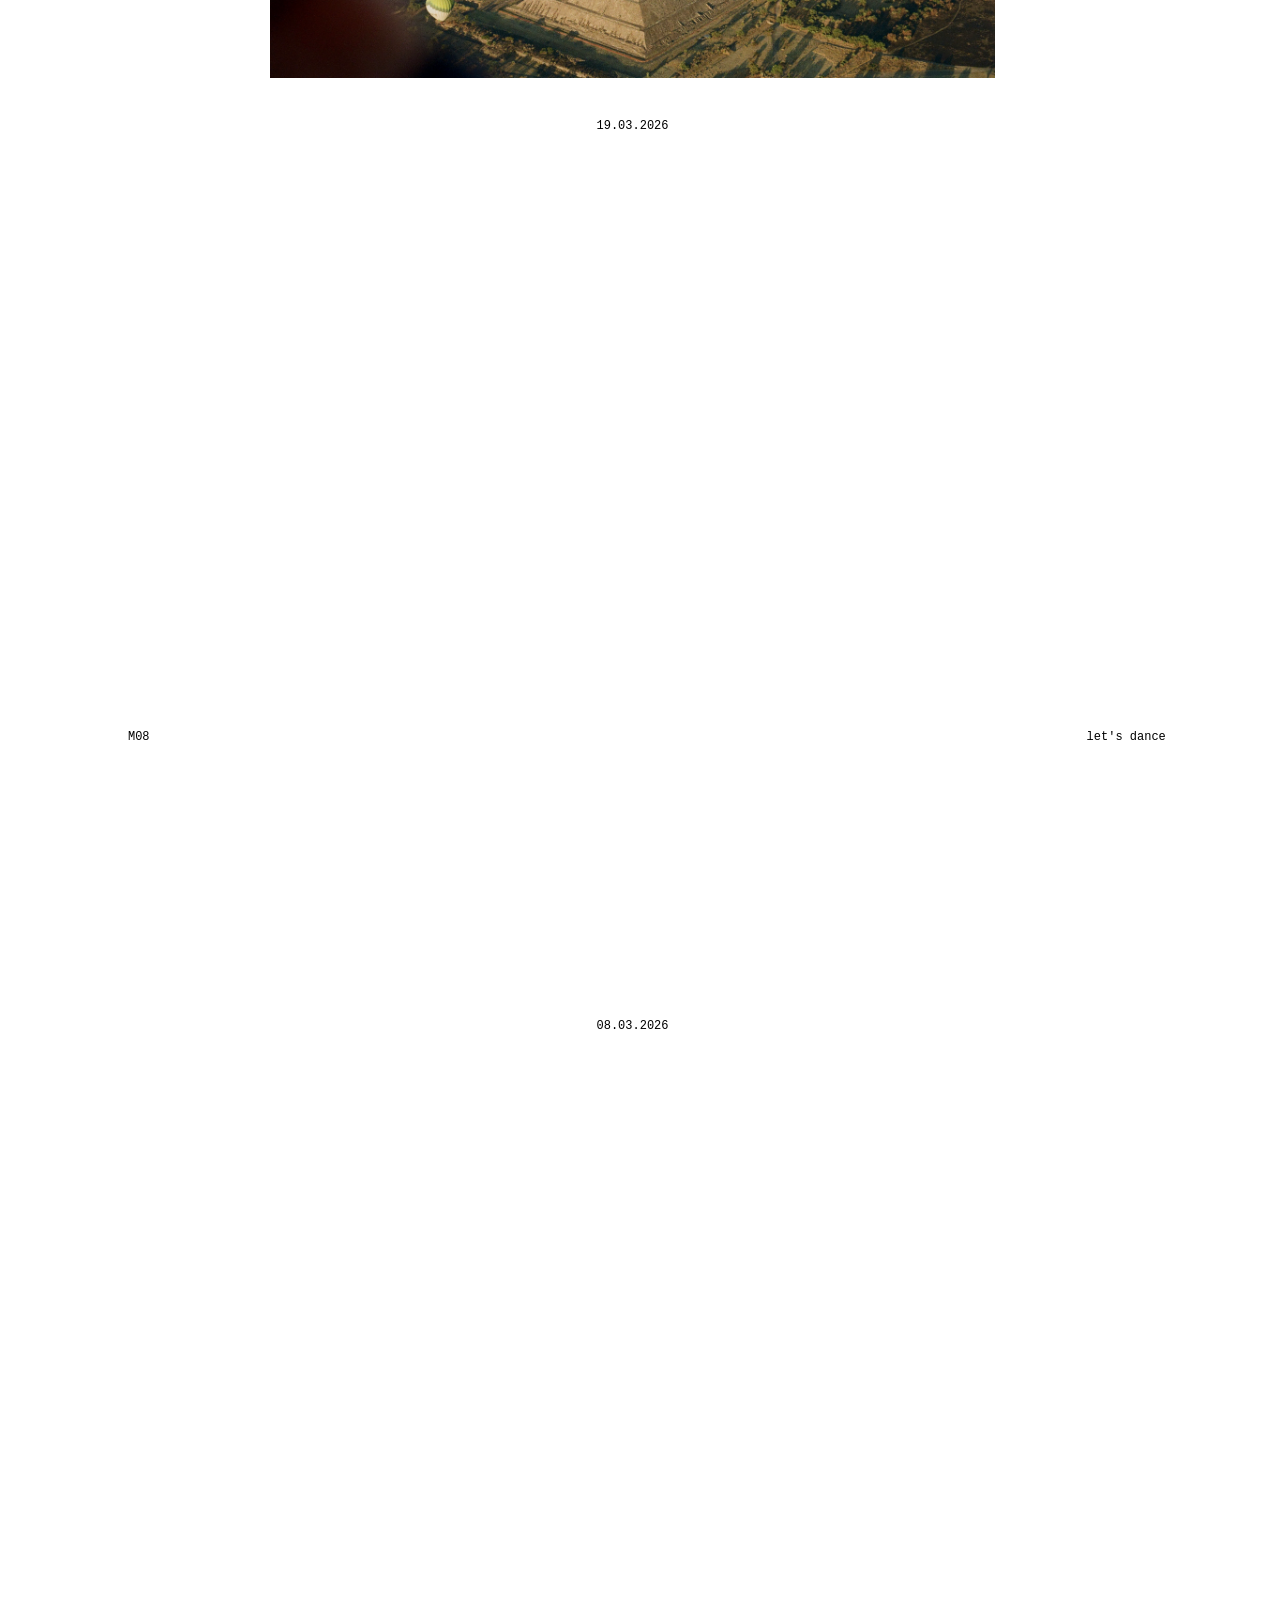
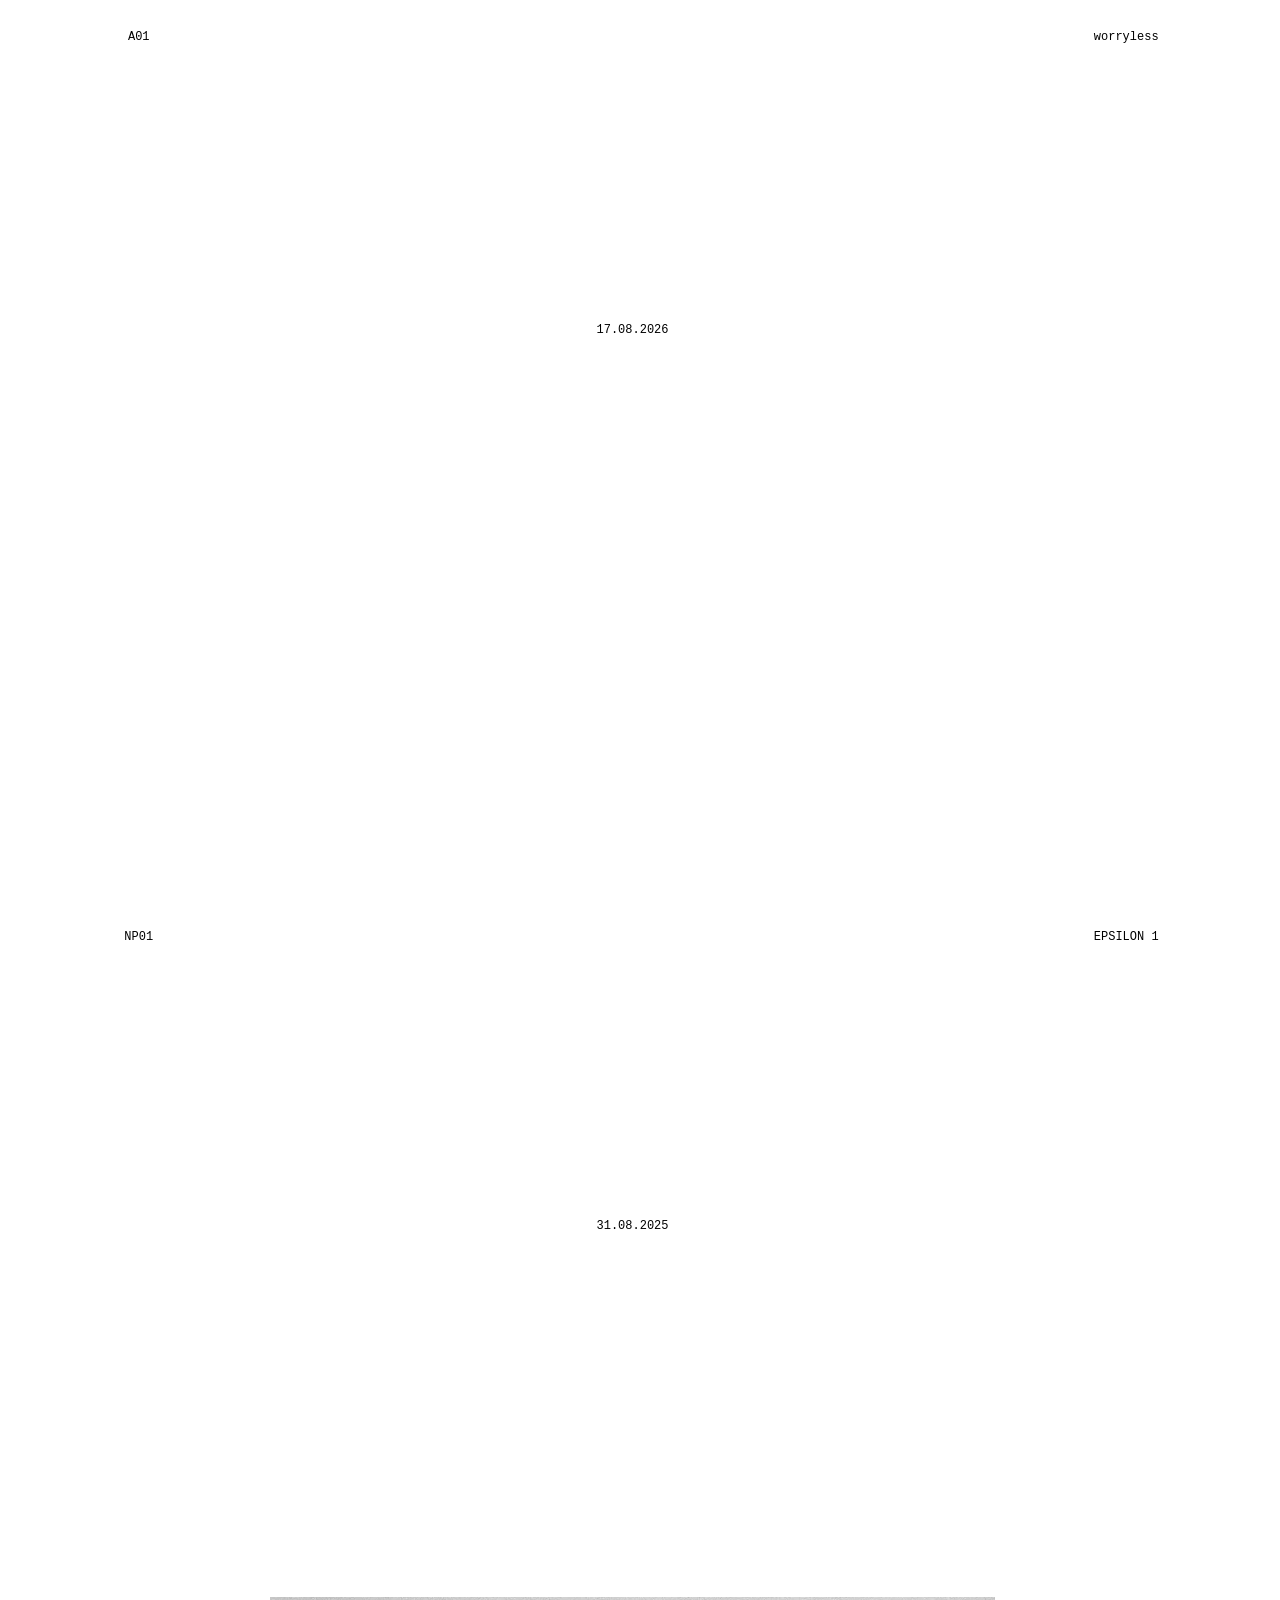
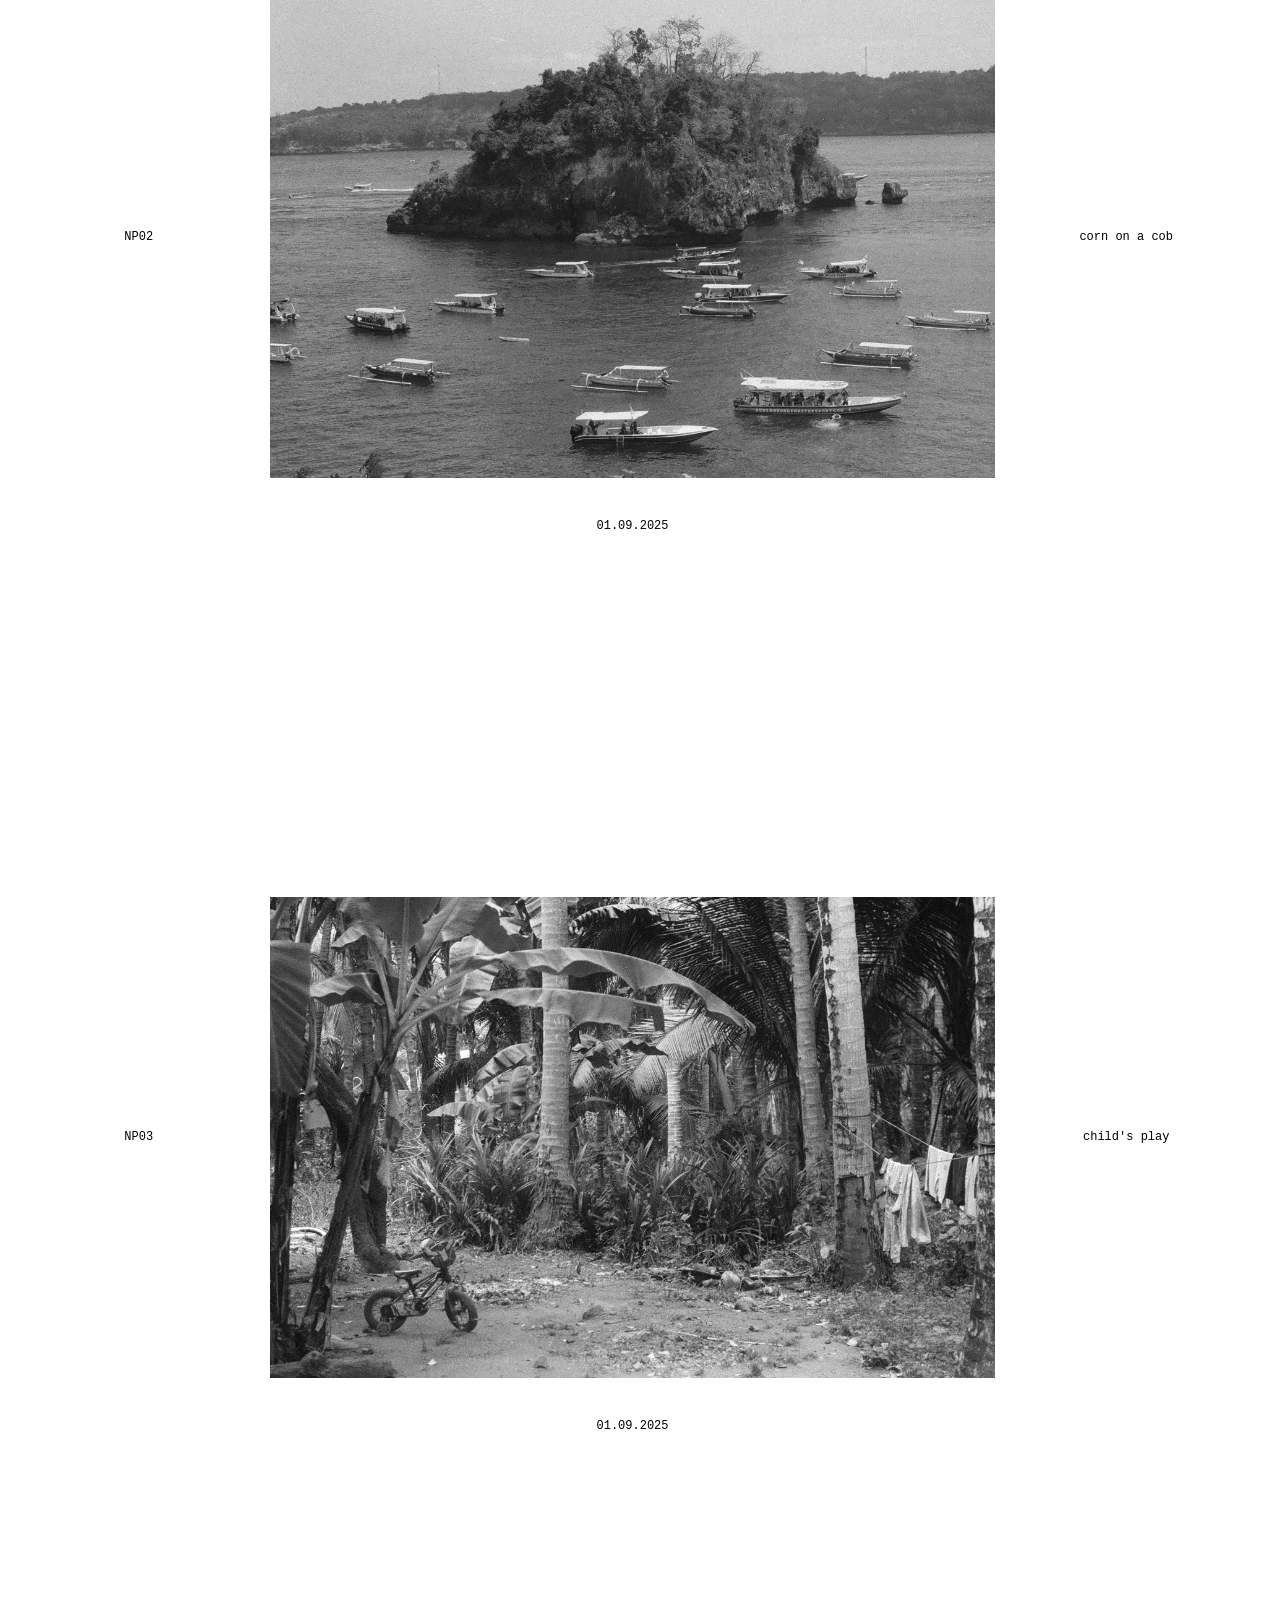
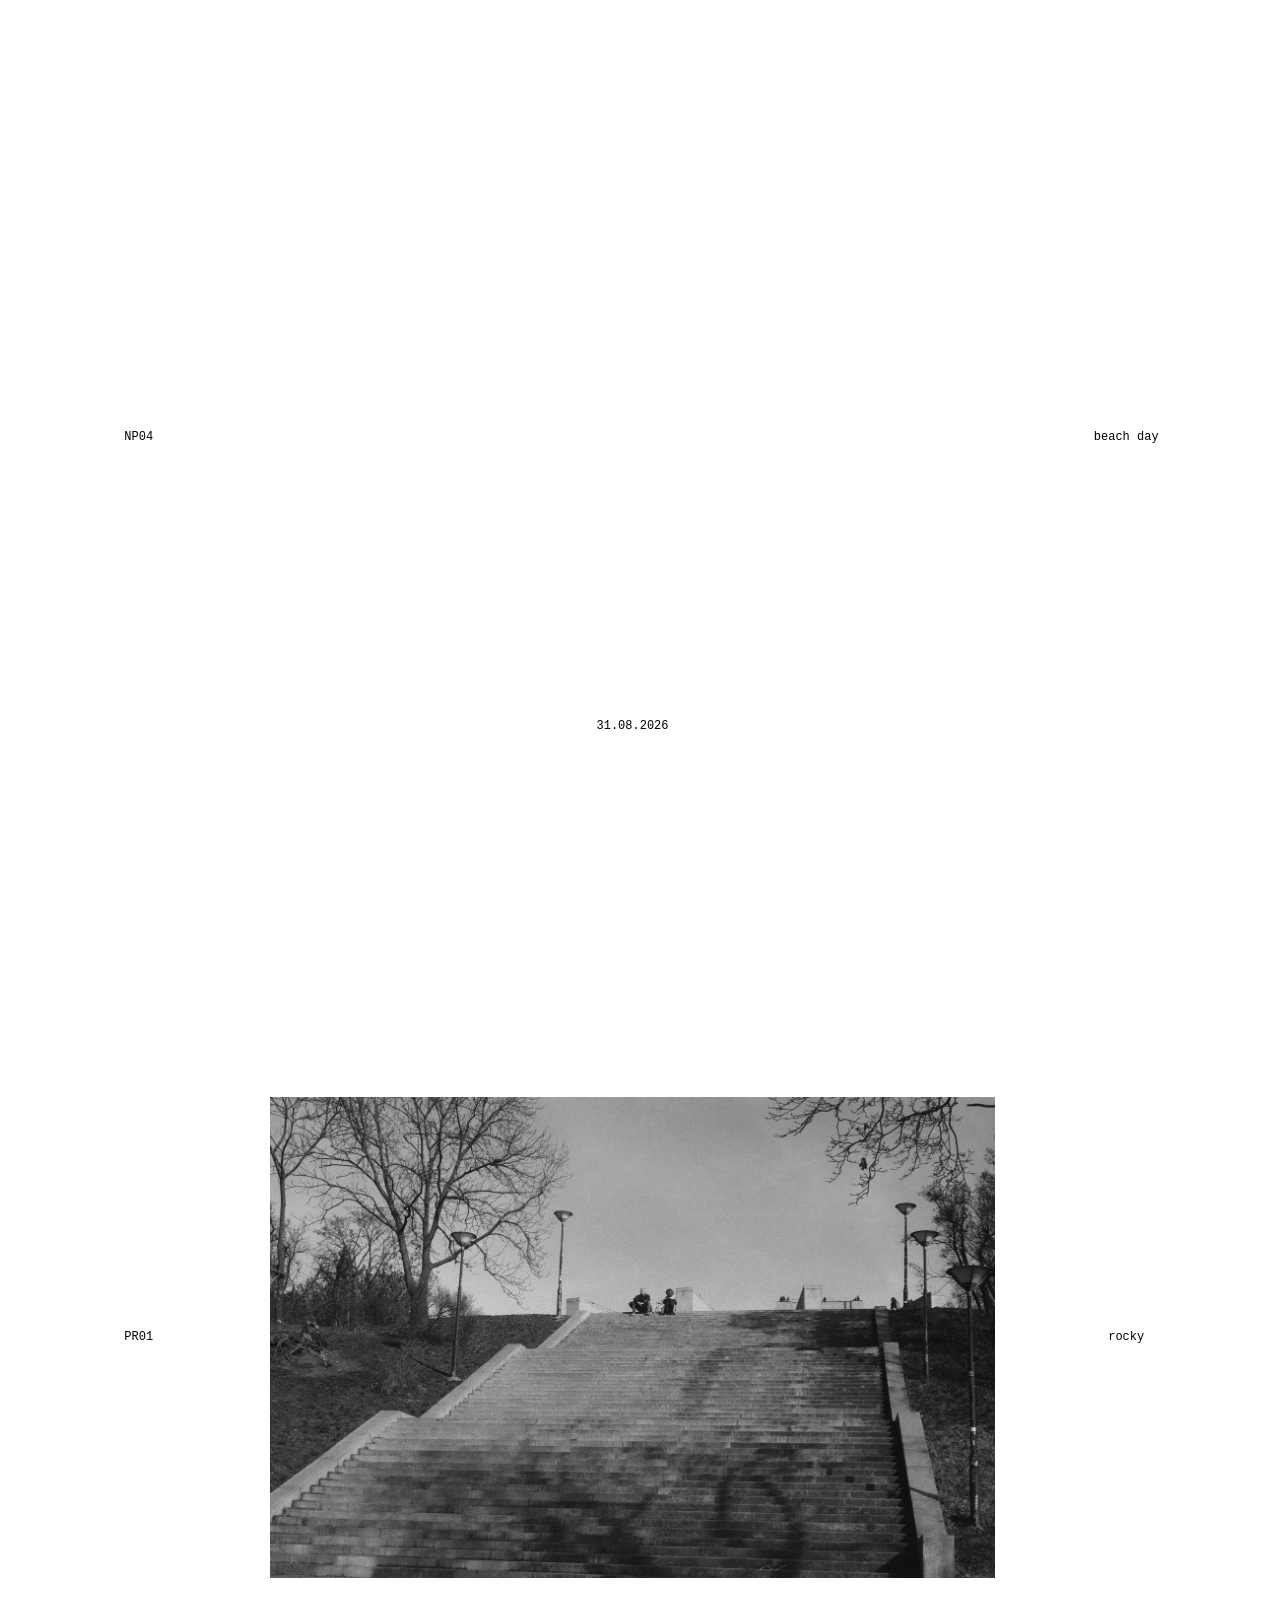
==== commit 76bc46cf: "Use personal film photography description for homepage" ====
--- a/index.html
+++ b/index.html
@@ -3,22 +3,22 @@
   <head>
     <meta charset="UTF-8">
     <!-- Keep preview-server injected scripts from reloading this static page. -->
-    <meta http-equiv="Content-Security-Policy" content="script-src 'self' 'sha256-iu22edNJMQNsXcQlkAnHj6ZoOr/xn9k8Hs8mZRahmE4=' https://static.cloudflareinsights.com; connect-src https://cloudflareinsights.com">
+    <meta http-equiv="Content-Security-Policy" content="script-src 'self' 'sha256-Ljj31zHLahqnvCQyCLiPn31wJubNpGGr6hieWLDRvvE=' https://static.cloudflareinsights.com; connect-src https://cloudflareinsights.com">
     <meta name="viewport" content="width=device-width, initial-scale=1.0">
     <meta name="theme-color" content="#ffffff">
     <title>Alex Augusta Photos | Photography Portfolio</title>
-    <meta name="description" content="Explore photos by Alex Augusta. Browse the photography portfolio and discover the FG and KONICA photo collections.">
+    <meta name="description" content="I like to shoot on film.">
     <meta name="robots" content="index, follow, max-image-preview:large">
     <meta name="author" content="Alex Augusta">
     <meta name="twitter:card" content="summary_large_image">
     <meta property="og:type" content="website">
     <meta property="og:site_name" content="Alex Augusta Photos">
     <meta property="og:title" content="Alex Augusta Photos | Photography Portfolio">
-    <meta property="og:description" content="Explore photos by Alex Augusta. Browse the photography portfolio and discover the FG and KONICA photo collections.">
+    <meta property="og:description" content="I like to shoot on film.">
     <meta property="og:url" content="https://made-by-alex.dev/home/">
     <meta property="og:image" content="https://made-by-alex.dev/photos/HK01.jpg">
     <meta property="og:image:alt" content="Photograph by Alex Augusta from the FG collection">
-    <script type="application/ld+json">{"@context":"https://schema.org","@graph":[{"@type":"Person","@id":"https://made-by-alex.dev/#alex-augusta","name":"Alex Augusta","url":"https://made-by-alex.dev/home/"},{"@type":"WebSite","@id":"https://made-by-alex.dev/#website","url":"https://made-by-alex.dev/","name":"Alex Augusta Photos","alternateName":"Alex Augusta Photography","creator":{"@id":"https://made-by-alex.dev/#alex-augusta"}},{"@type":"CollectionPage","@id":"https://made-by-alex.dev/home/#webpage","url":"https://made-by-alex.dev/home/","name":"Alex Augusta Photos | Photography Portfolio","description":"Explore photos by Alex Augusta. Browse the photography portfolio and discover the FG and KONICA photo collections.","isPartOf":{"@id":"https://made-by-alex.dev/#website"},"author":{"@id":"https://made-by-alex.dev/#alex-augusta"},"inLanguage":"en","primaryImageOfPage":{"@type":"ImageObject","contentUrl":"https://made-by-alex.dev/photos/HK01.jpg","creator":{"@id":"https://made-by-alex.dev/#alex-augusta"}}}]}</script>
+    <script type="application/ld+json">{"@context":"https://schema.org","@graph":[{"@type":"Person","@id":"https://made-by-alex.dev/#alex-augusta","name":"Alex Augusta","url":"https://made-by-alex.dev/home/"},{"@type":"WebSite","@id":"https://made-by-alex.dev/#website","url":"https://made-by-alex.dev/","name":"Alex Augusta Photos","alternateName":"Alex Augusta Photography","creator":{"@id":"https://made-by-alex.dev/#alex-augusta"}},{"@type":"CollectionPage","@id":"https://made-by-alex.dev/home/#webpage","url":"https://made-by-alex.dev/home/","name":"Alex Augusta Photos | Photography Portfolio","description":"I like to shoot on film.","isPartOf":{"@id":"https://made-by-alex.dev/#website"},"author":{"@id":"https://made-by-alex.dev/#alex-augusta"},"inLanguage":"en","primaryImageOfPage":{"@type":"ImageObject","contentUrl":"https://made-by-alex.dev/photos/HK01.jpg","creator":{"@id":"https://made-by-alex.dev/#alex-augusta"}}}]}</script>
     <link rel="canonical" href="https://made-by-alex.dev/home/">
     <link rel="icon" type="image/svg+xml" href="../favicon.svg">
     <link rel="stylesheet" href="../styles.css?v=seo-1">
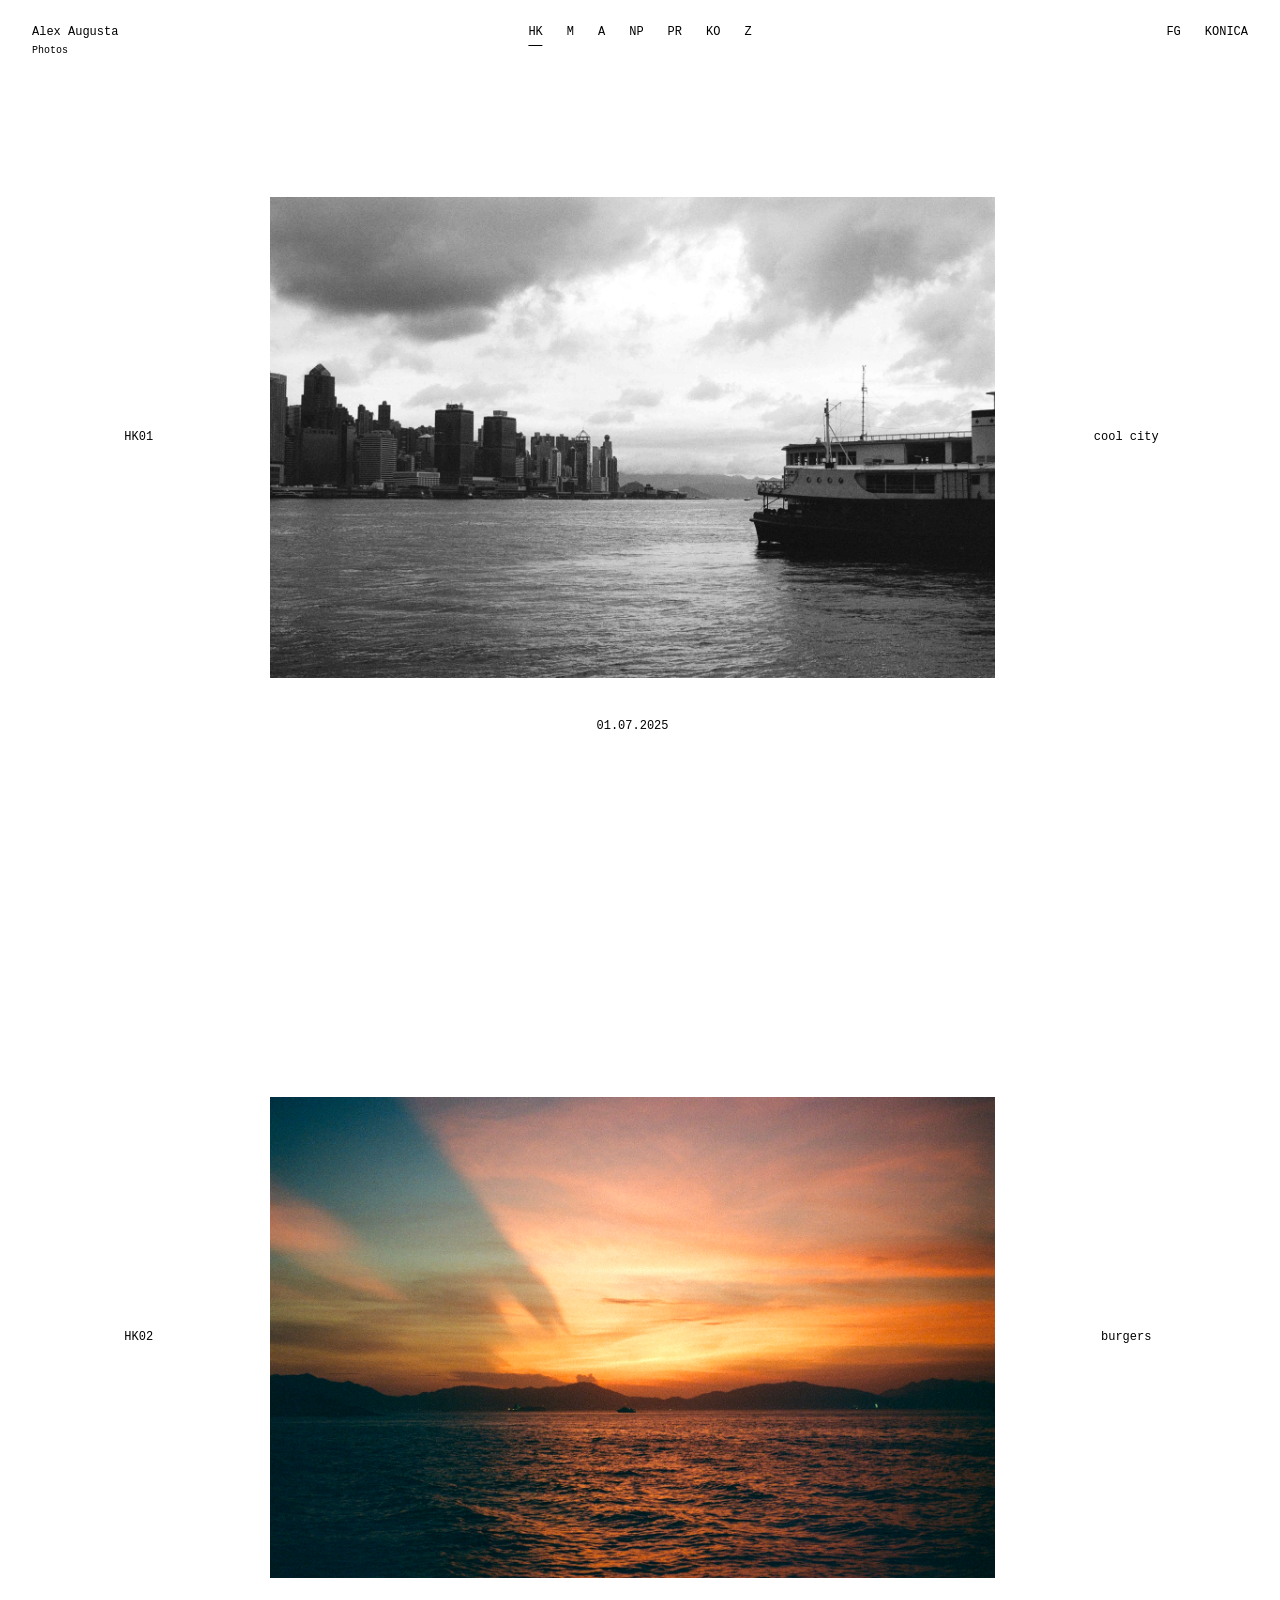
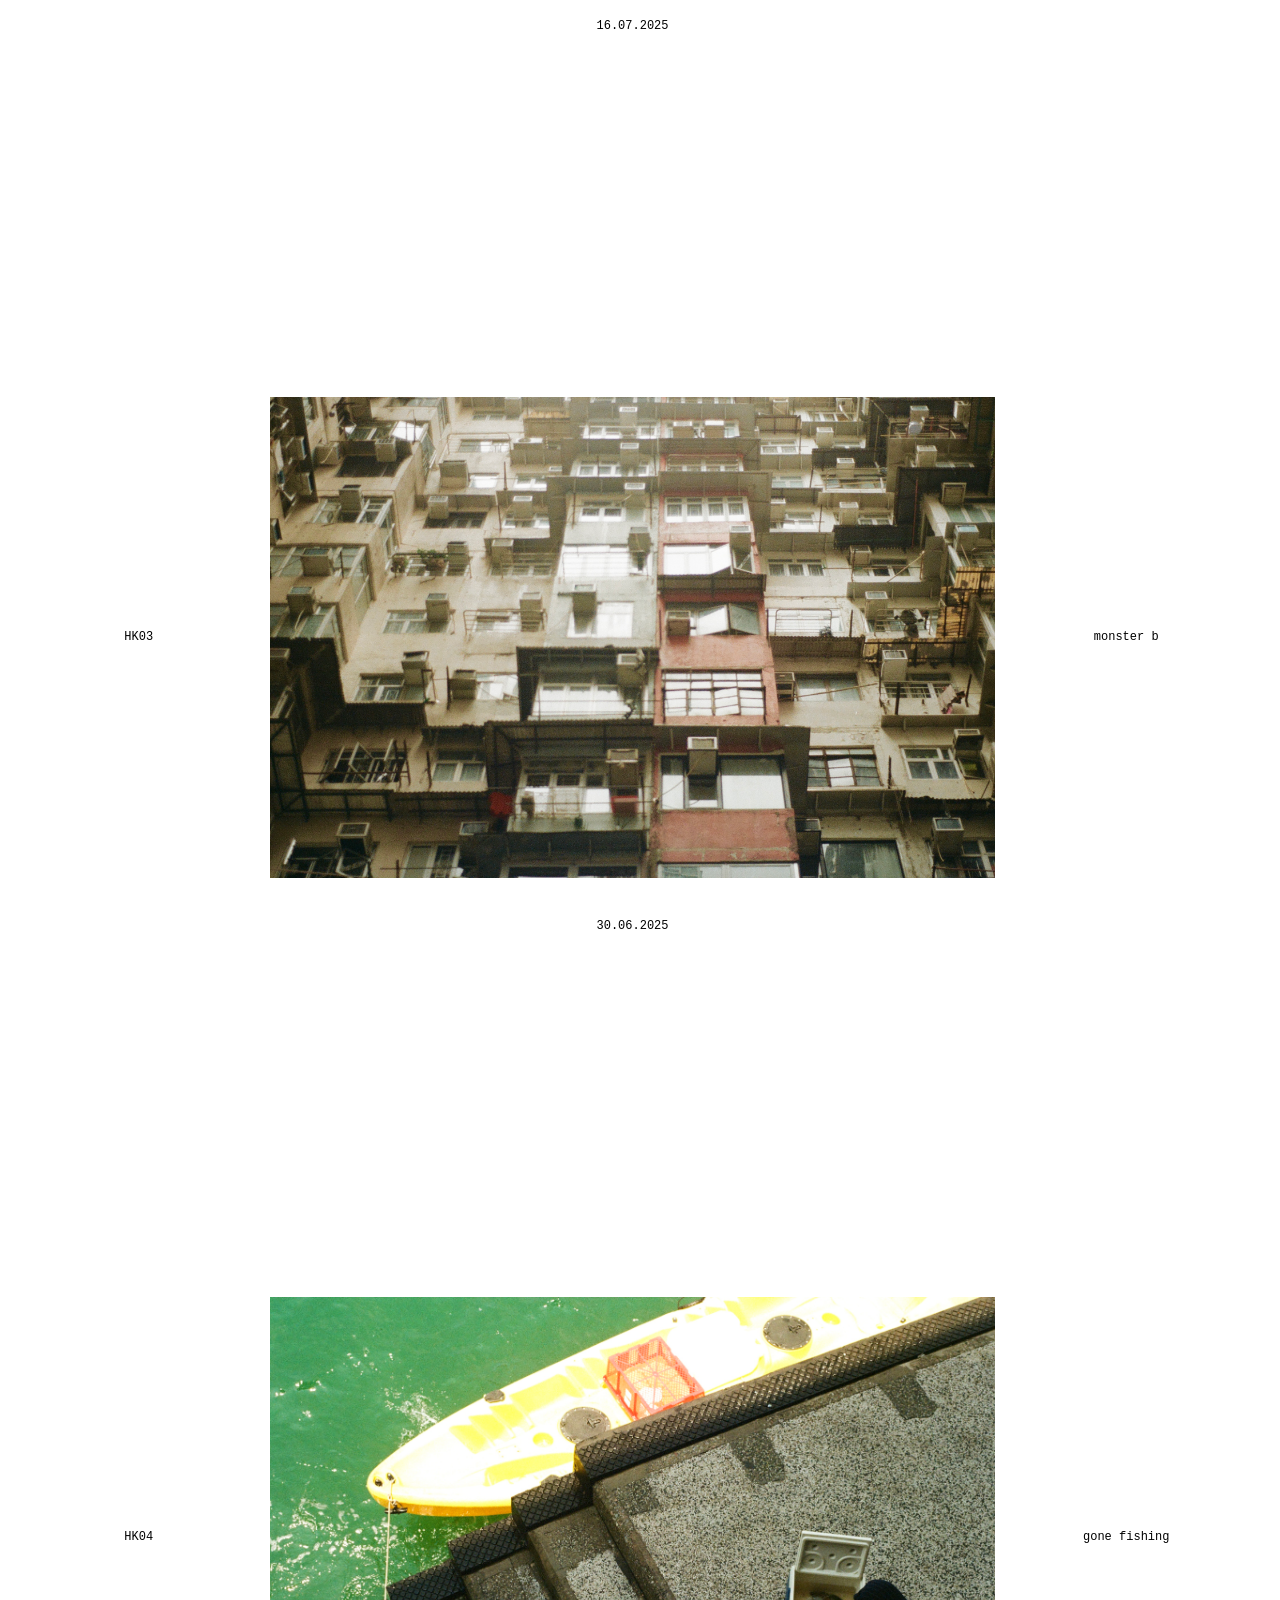
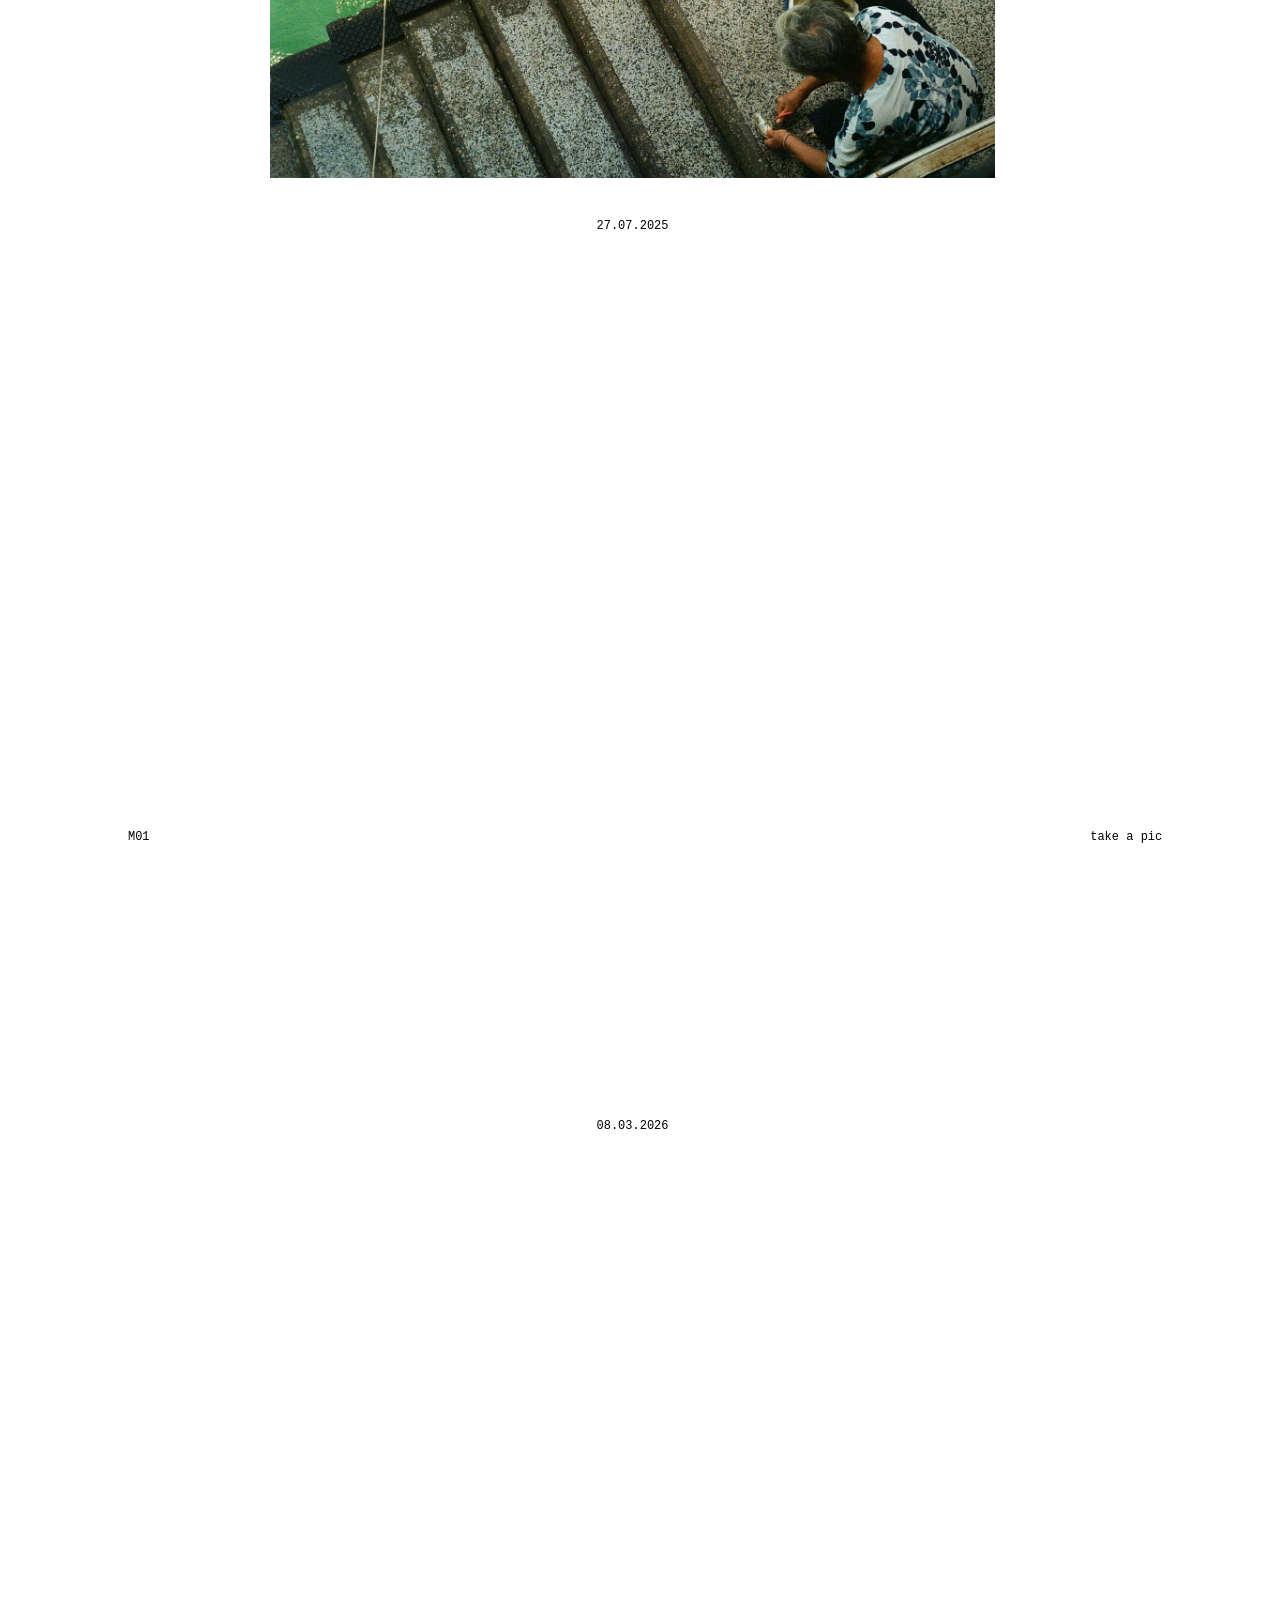
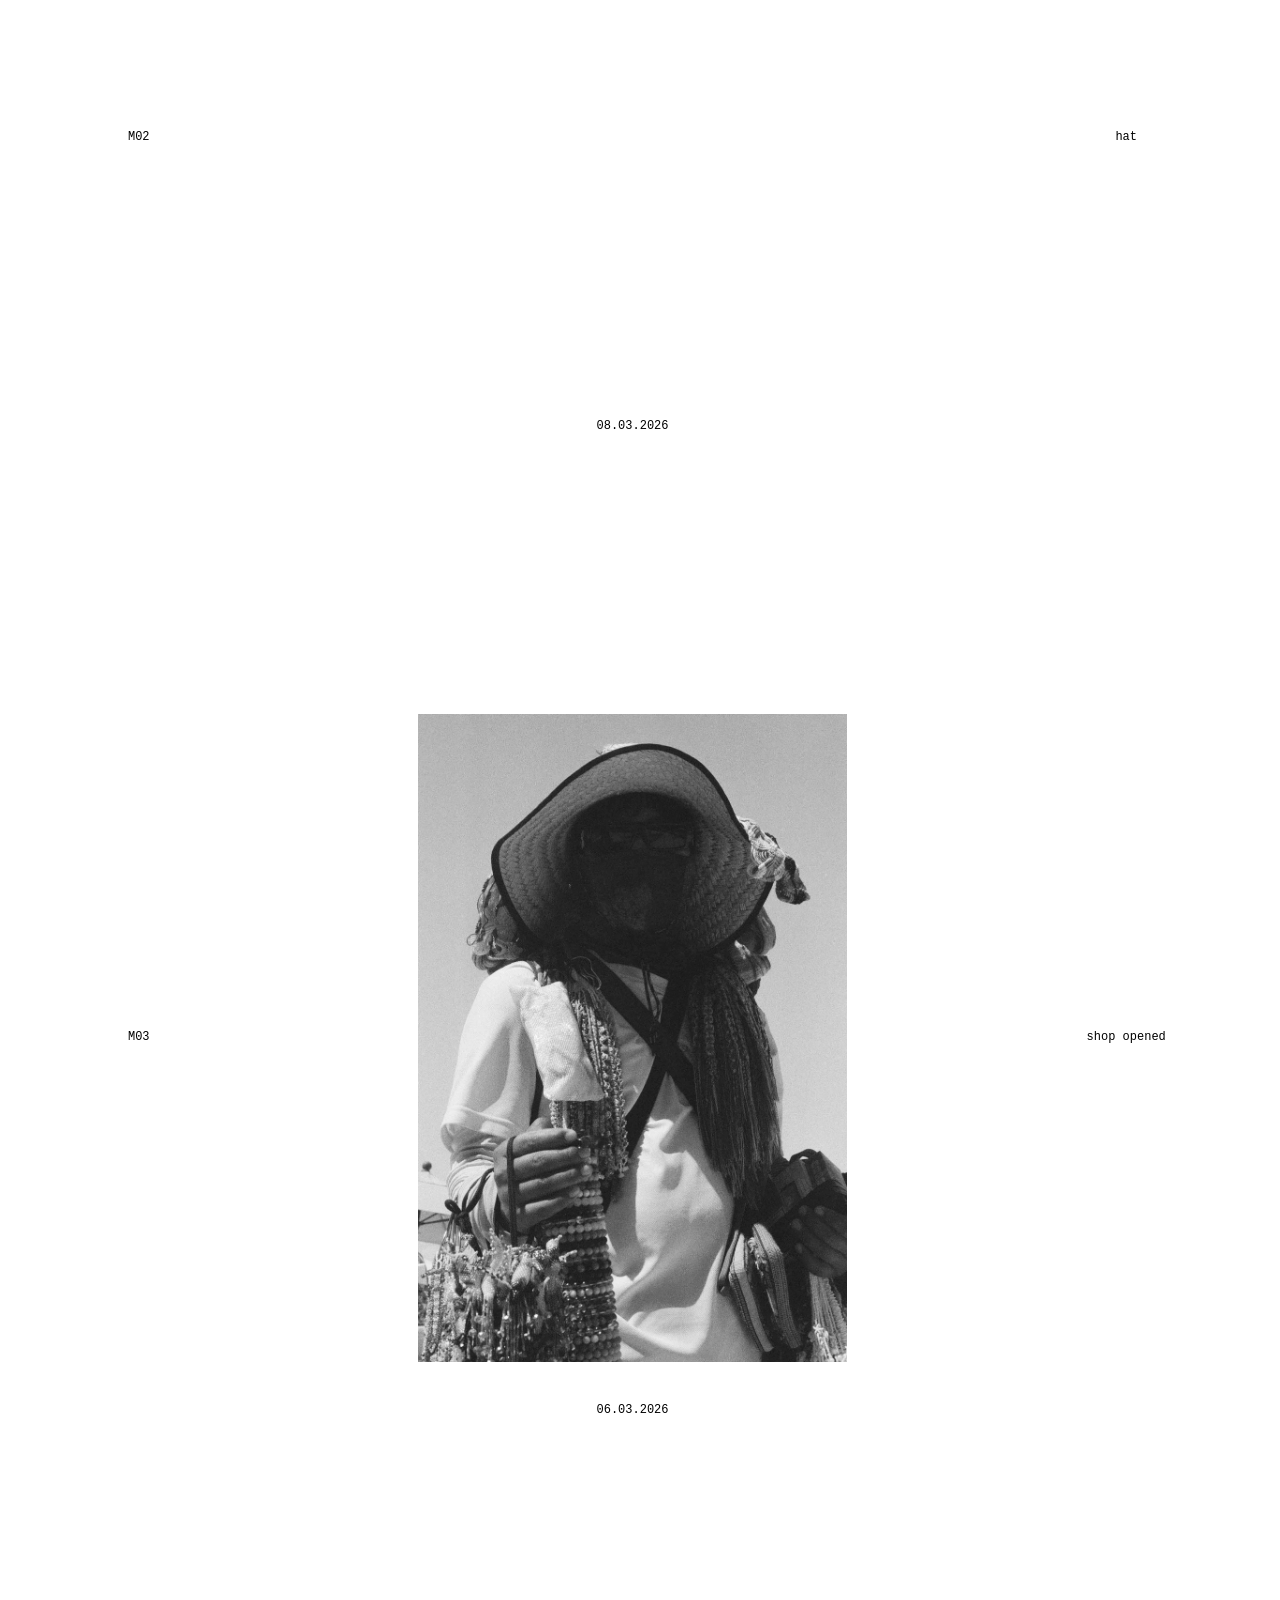
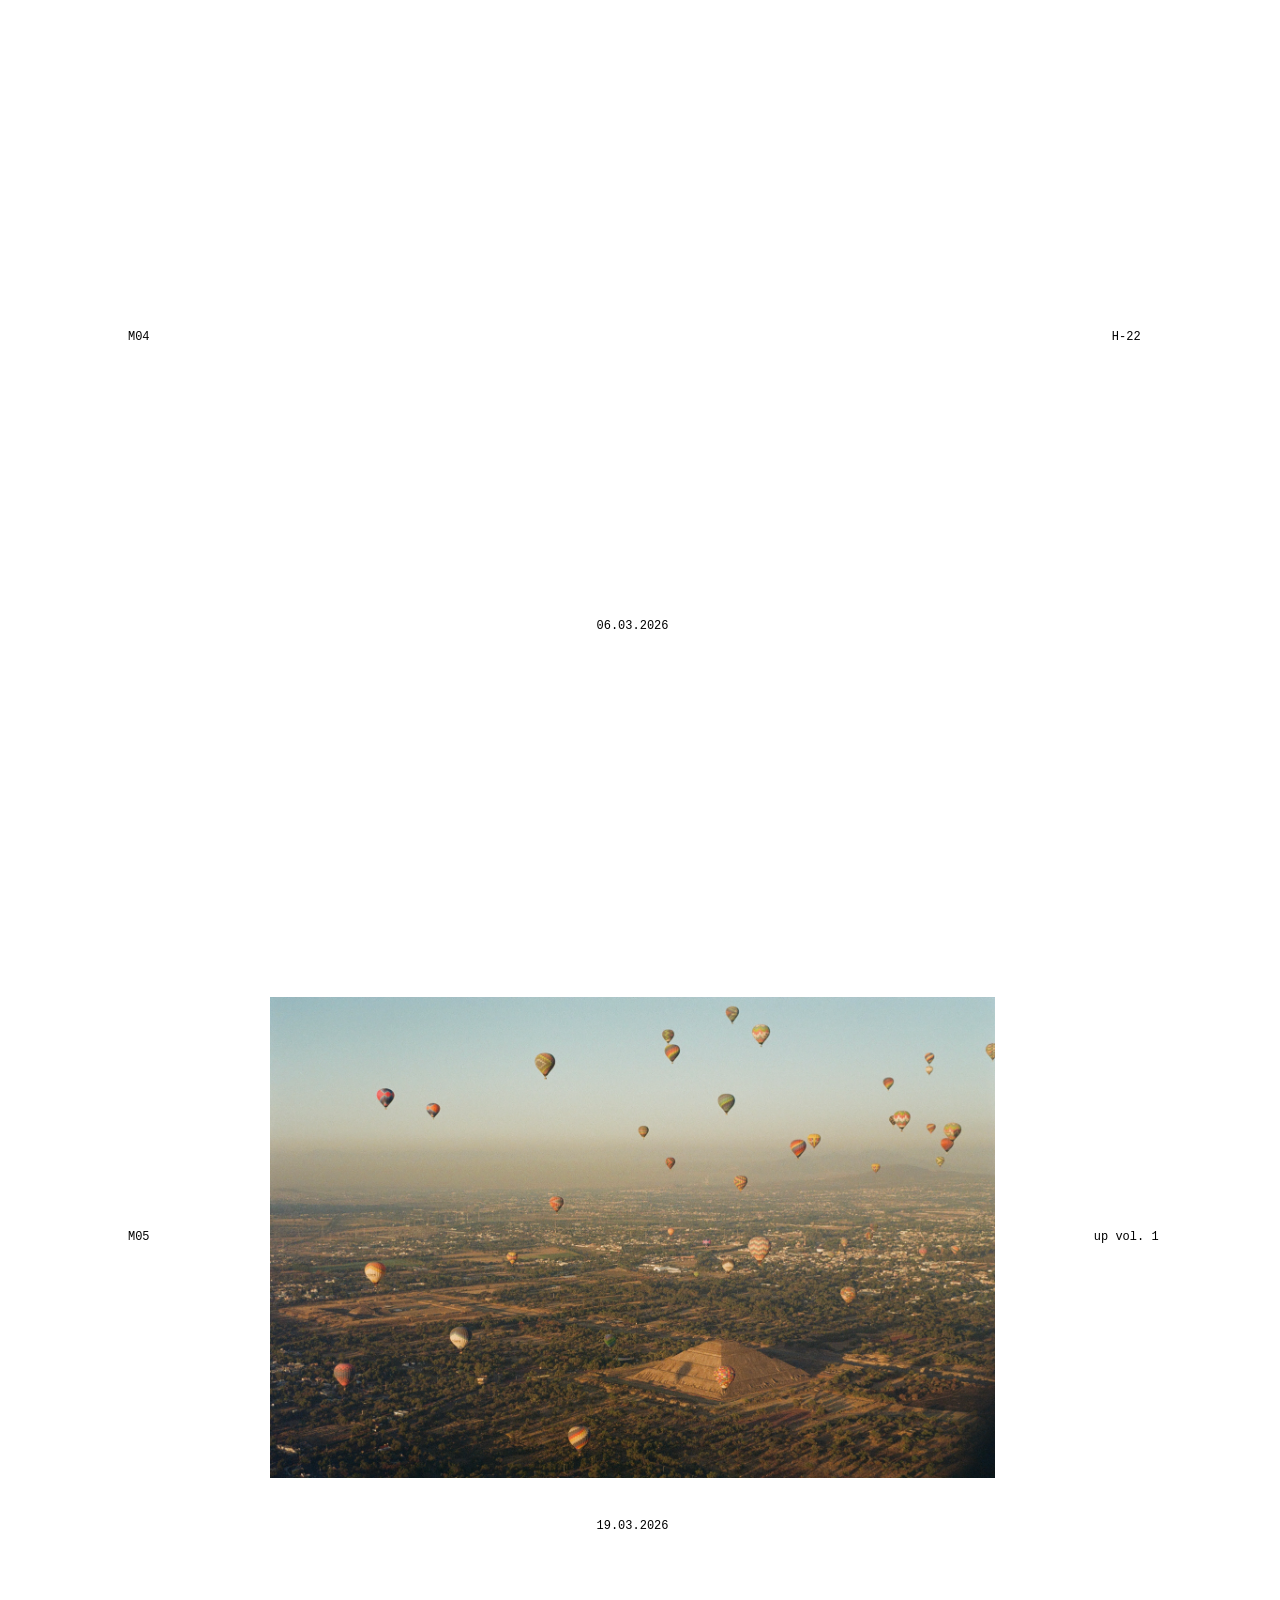
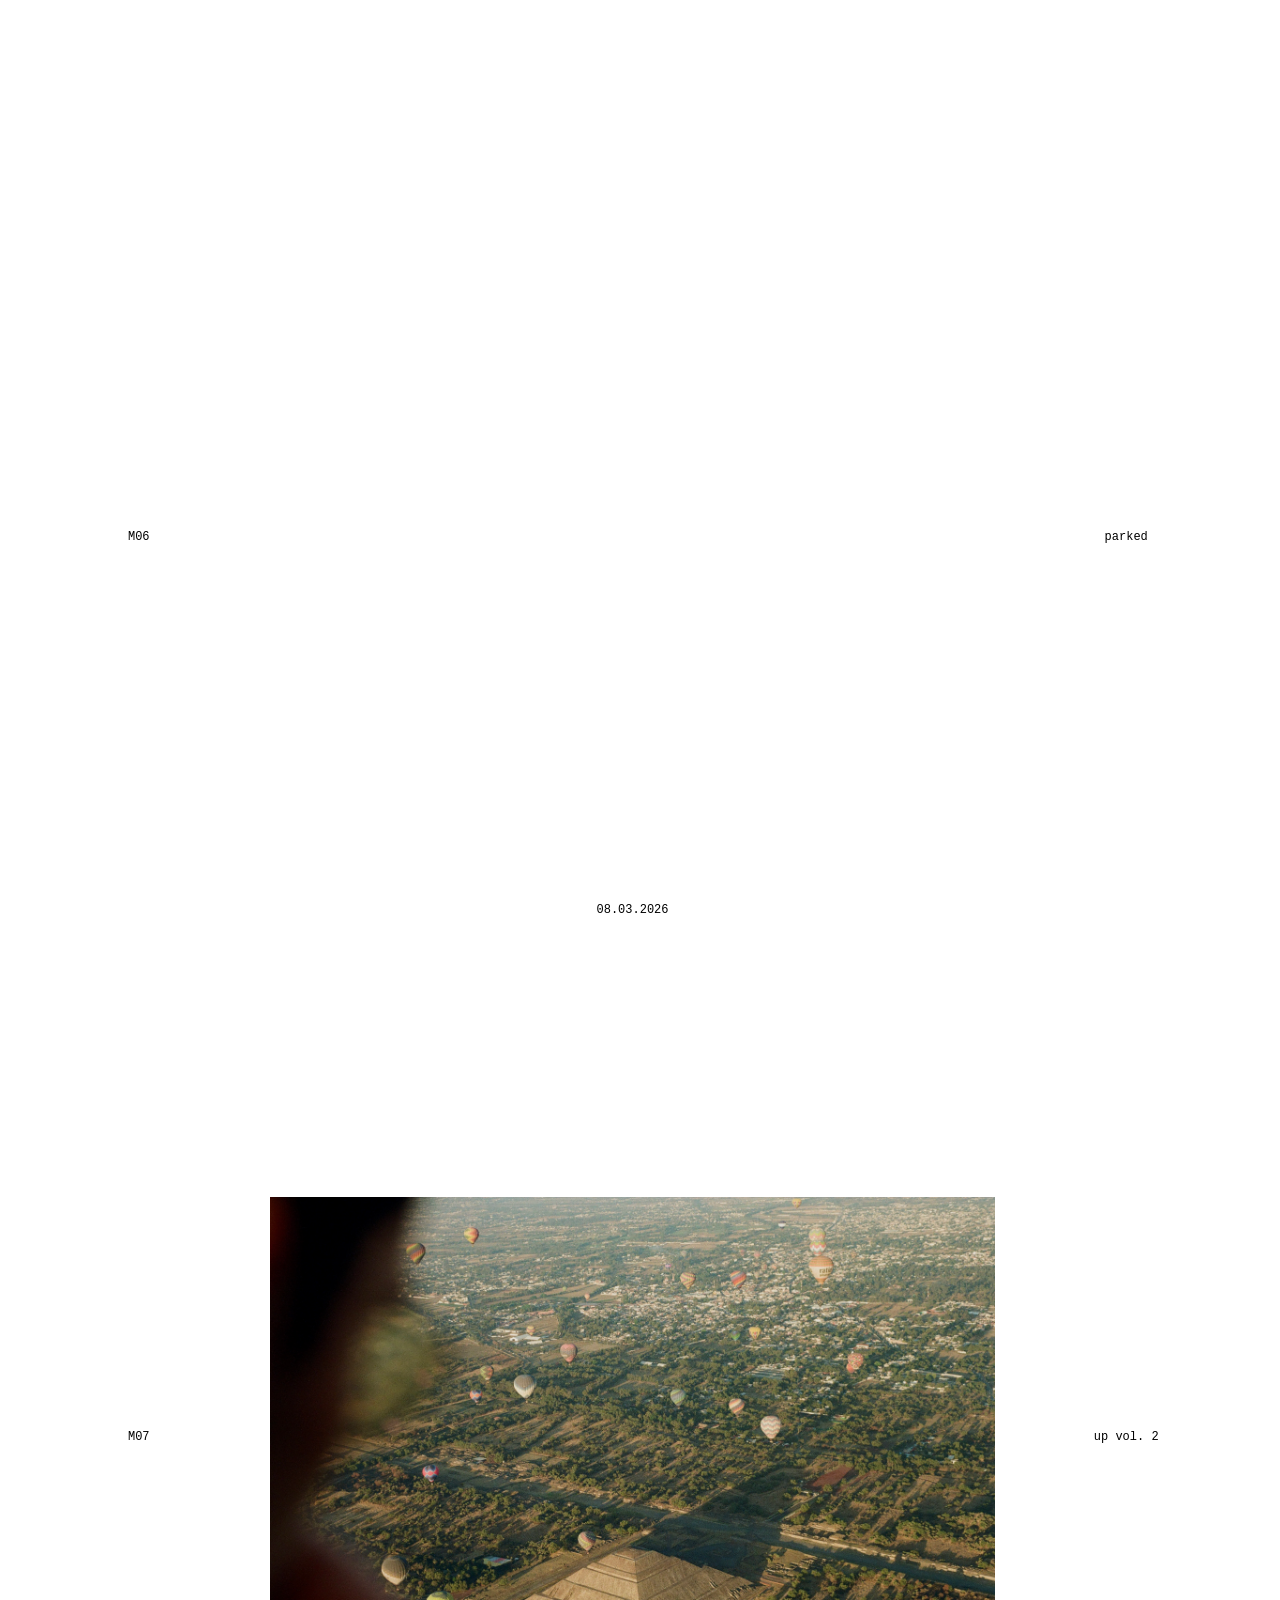
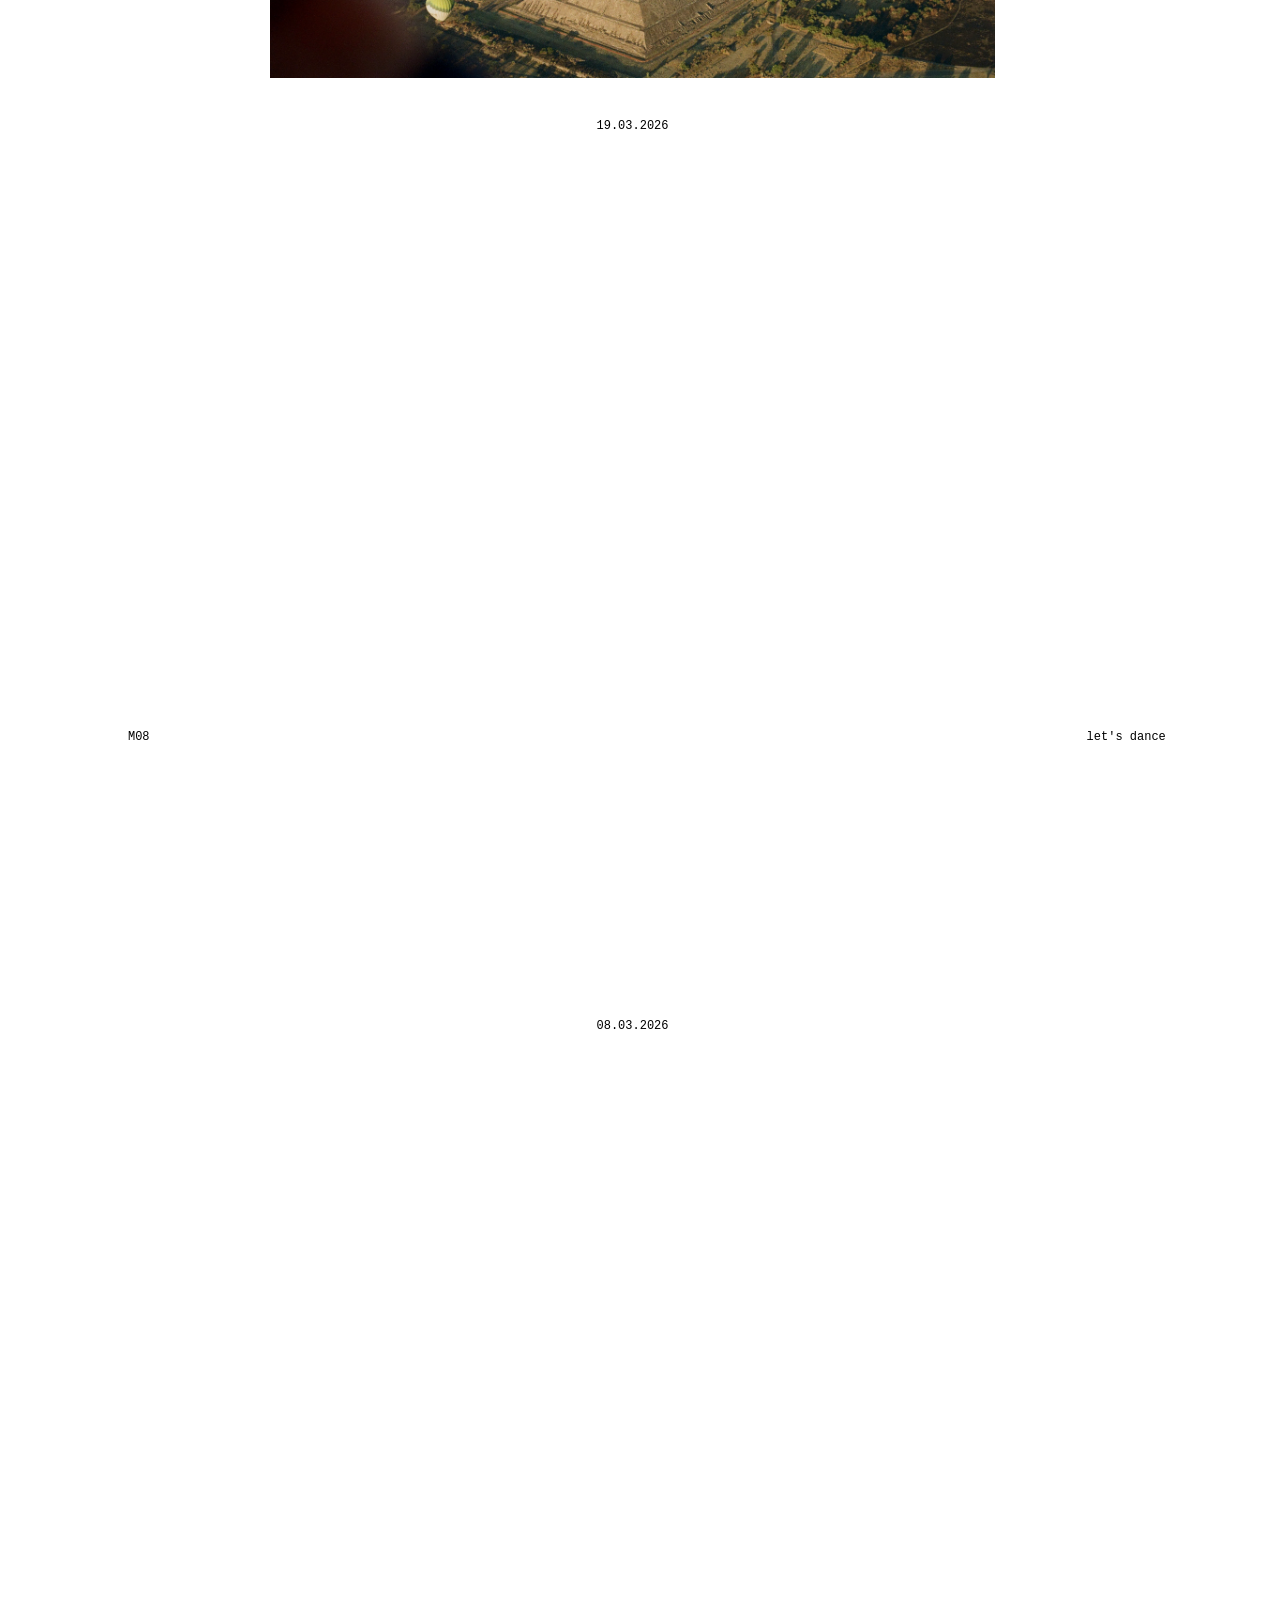
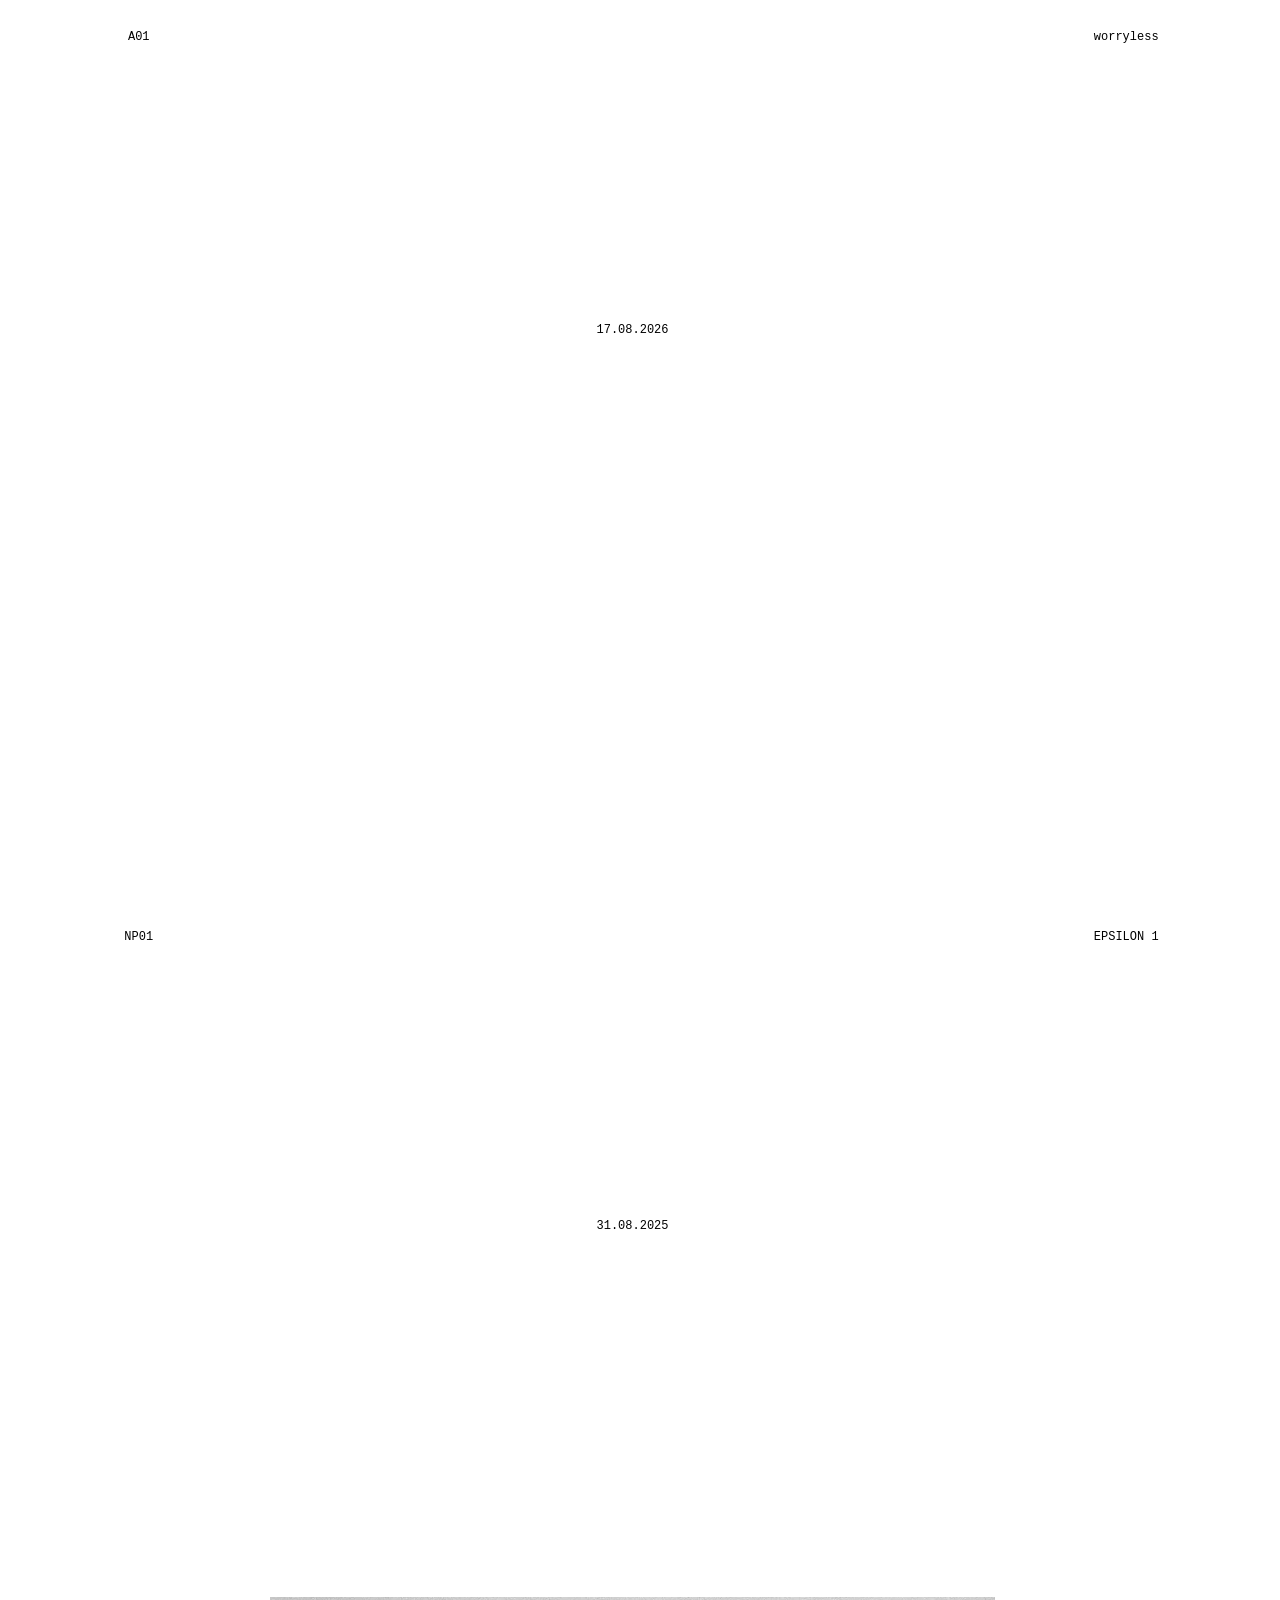
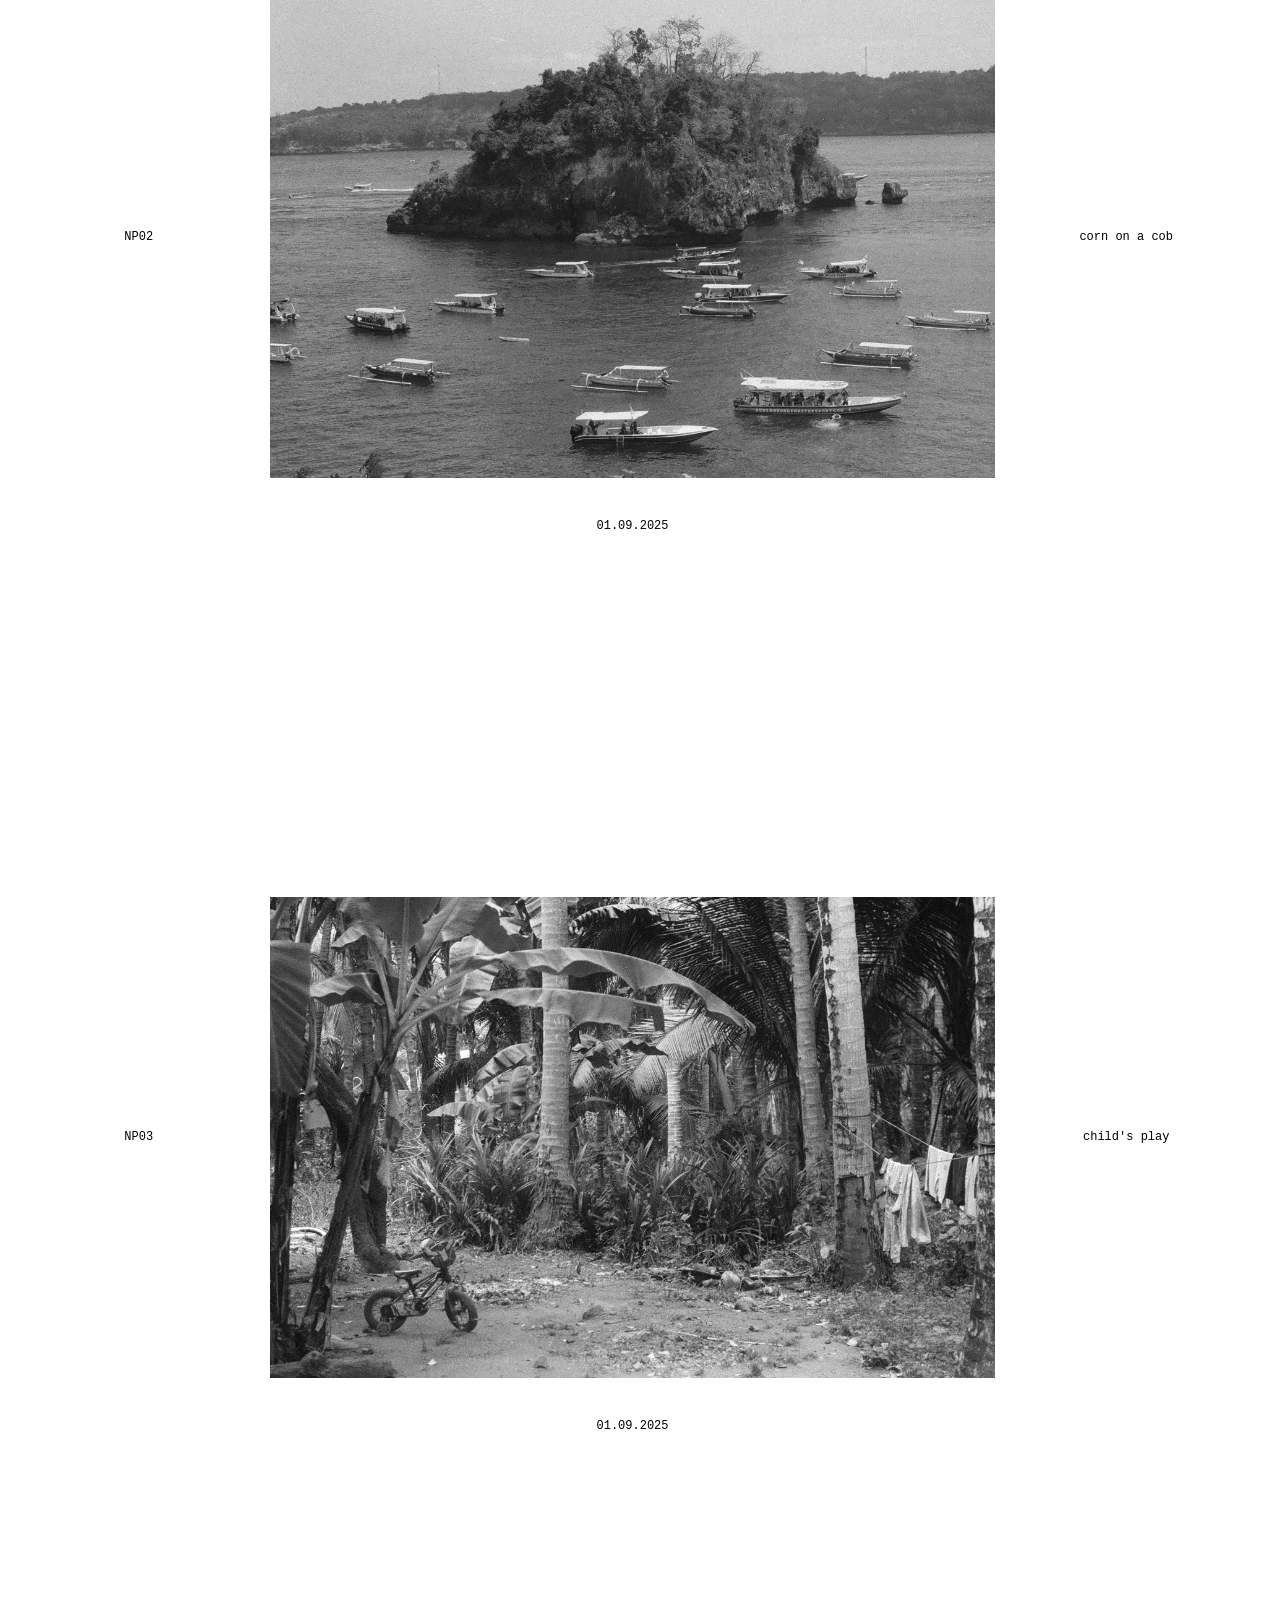
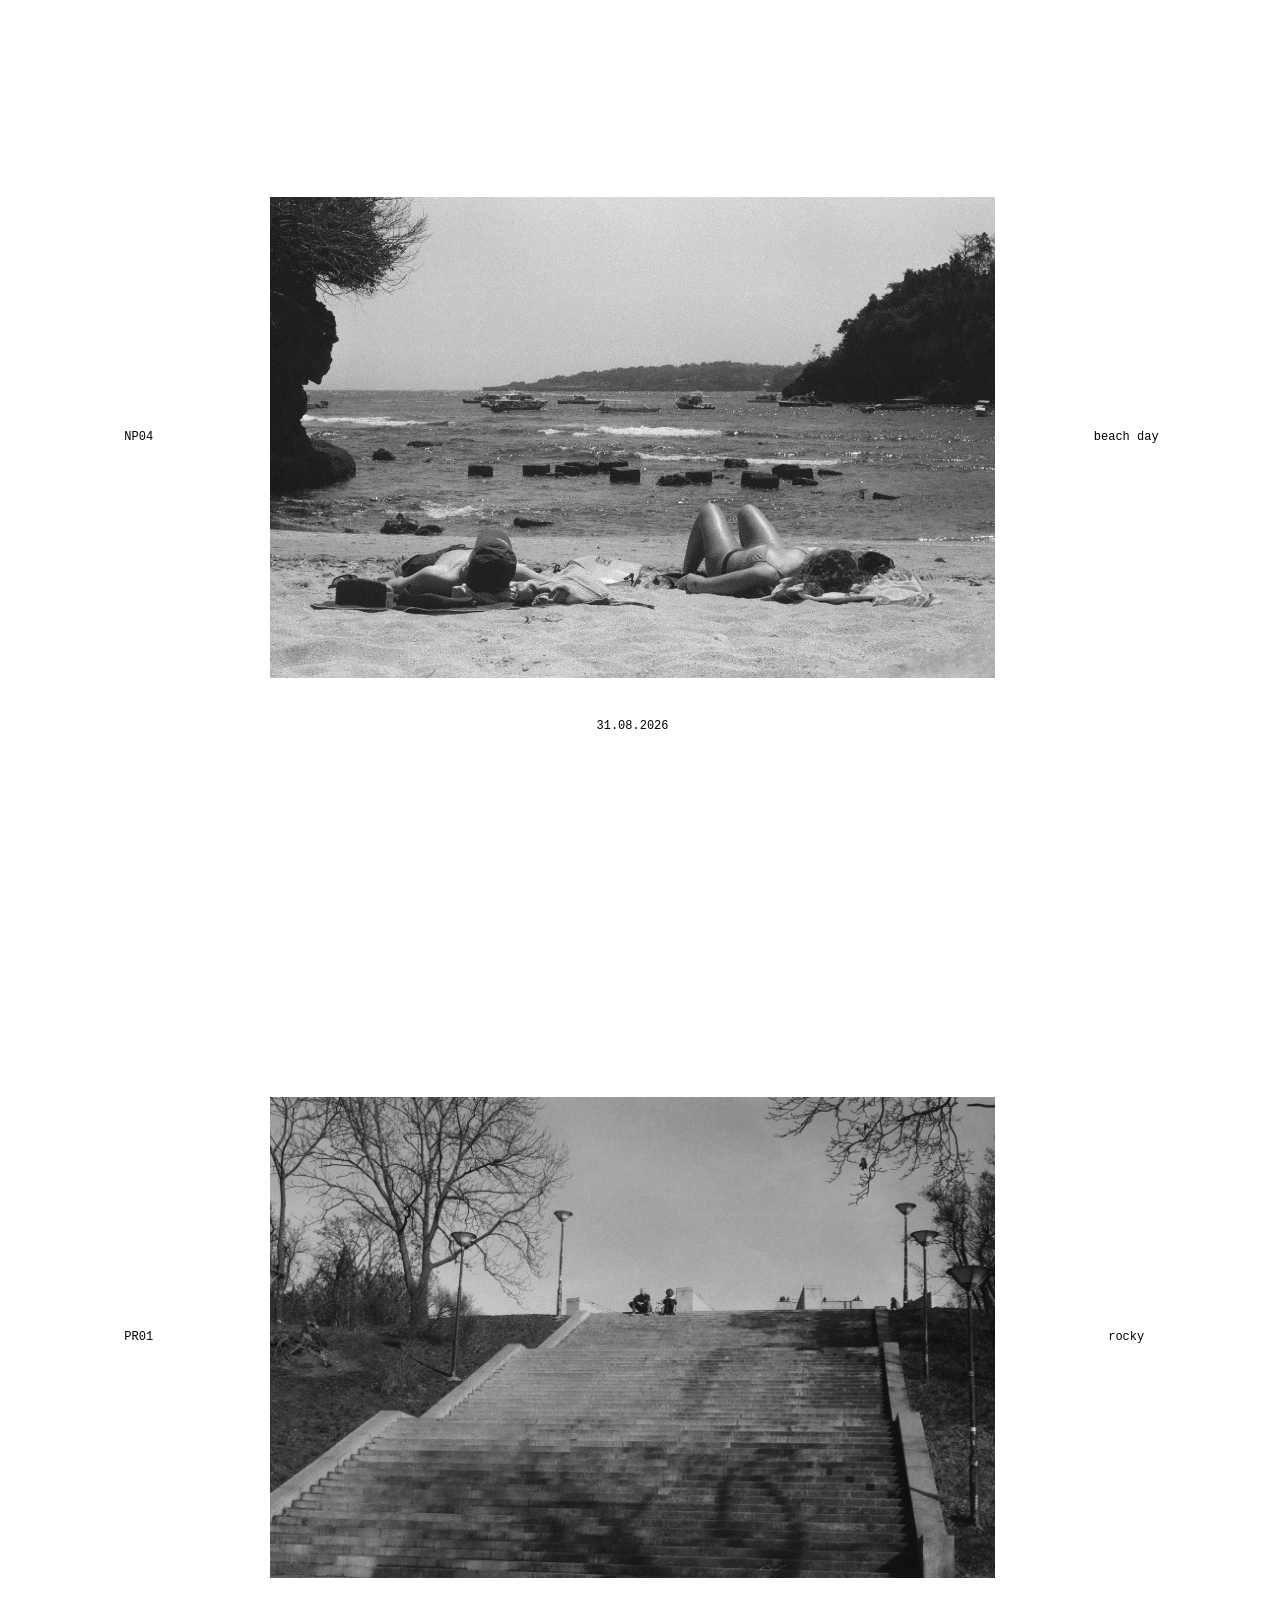
==== commit dd6e858a: "Simplify homepage label and photo album footers" ====
--- a/index.html
+++ b/index.html
@@ -26,7 +26,7 @@
     <script src="../cursor.js" defer></script>
   </head>
   <body id="top">
-    <header class="site-name"><h1><a href="#top">Alex Augusta<span class="site-tagline">Photography</span></a></h1></header>
+    <header class="site-name"><h1><a href="#top">Alex Augusta<span class="site-tagline">Photos</span></a></h1></header>
     <nav class="album-nav" aria-label="Albums">
       <a href="#HK">HK</a>
       <a href="#M">M</a>
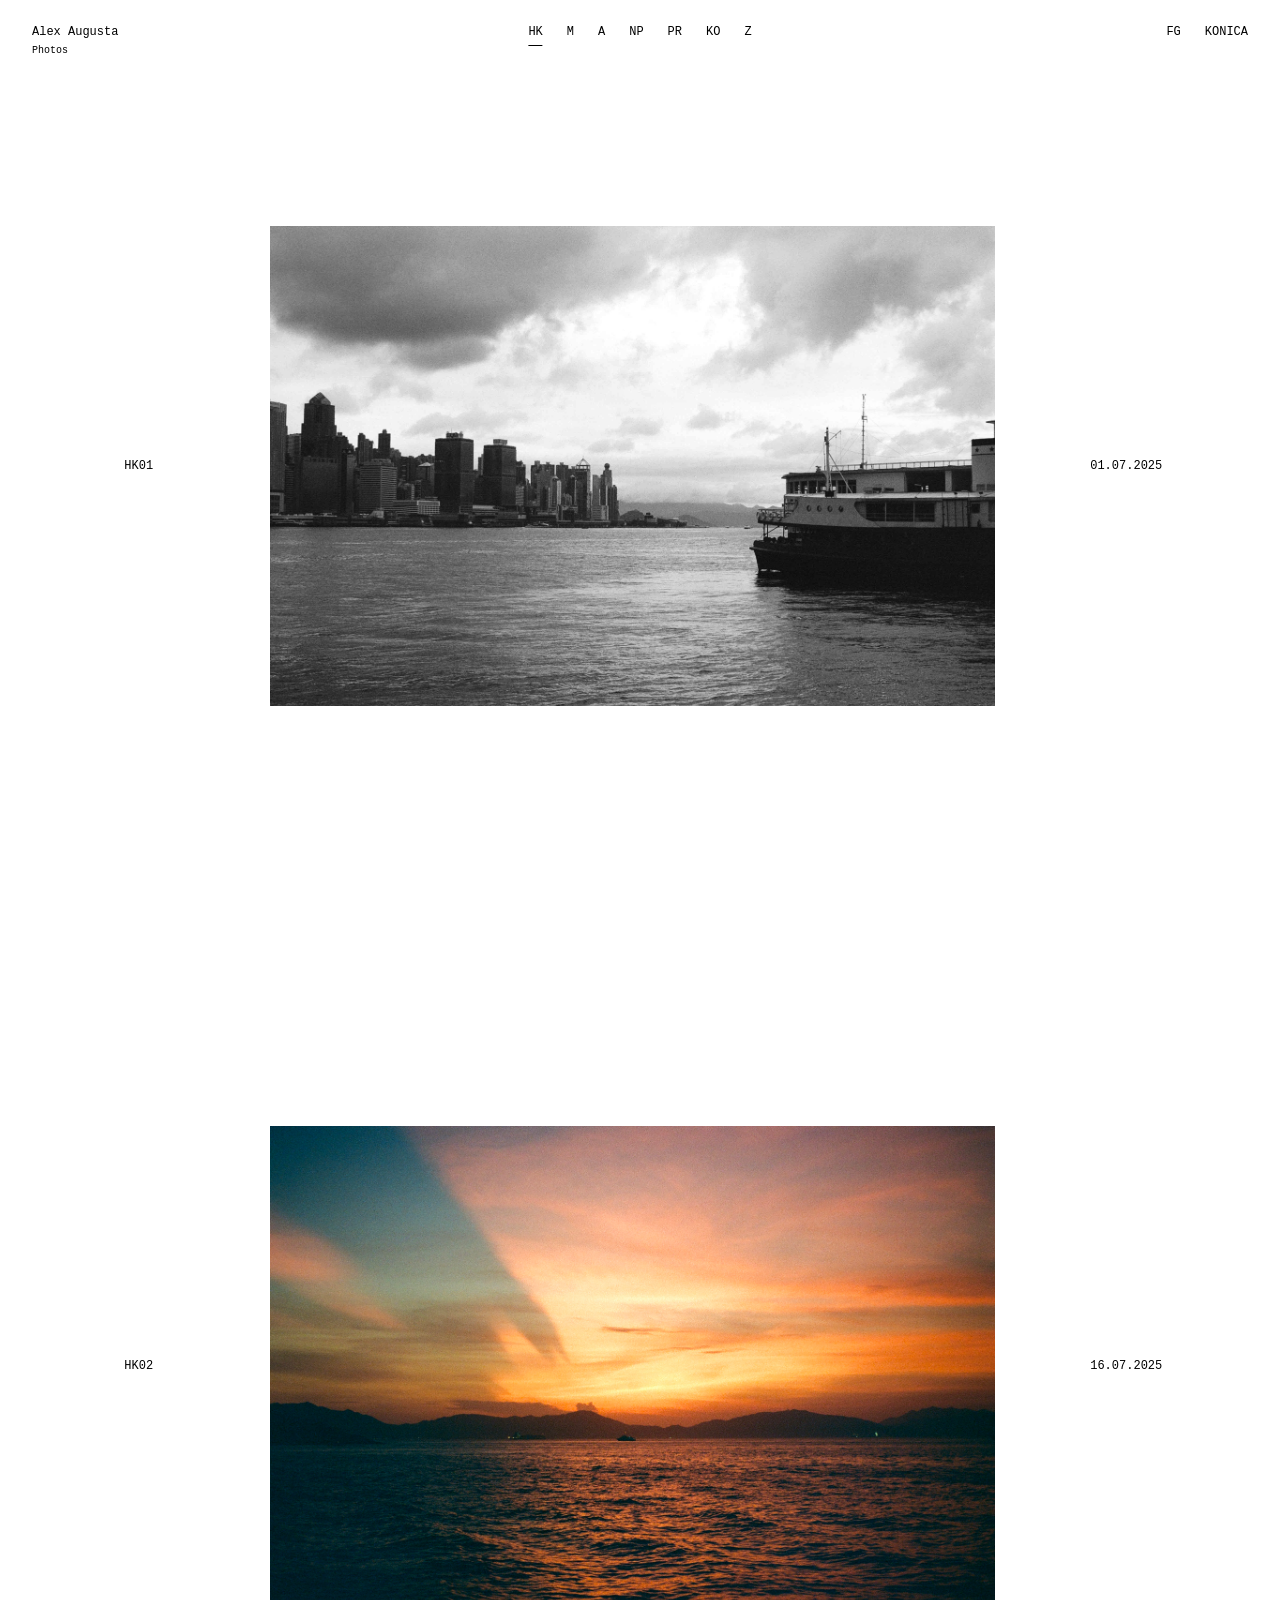
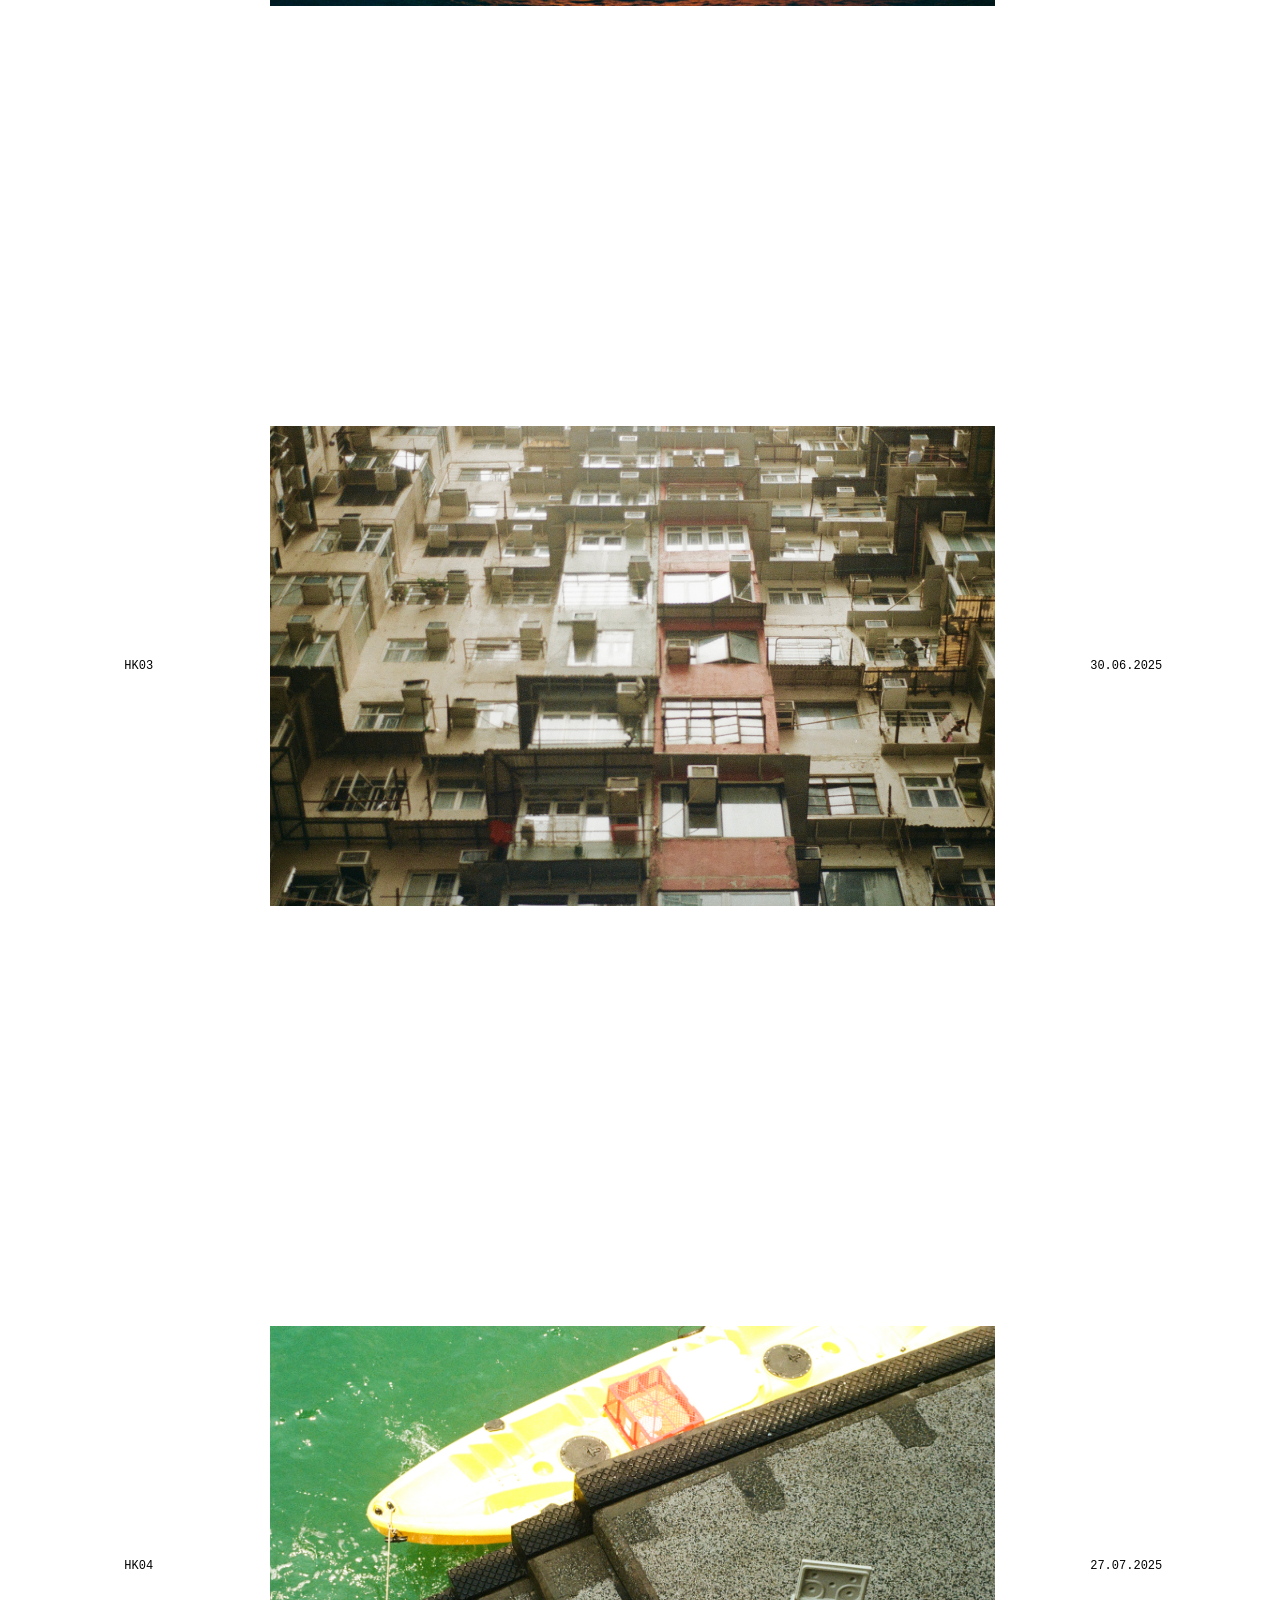
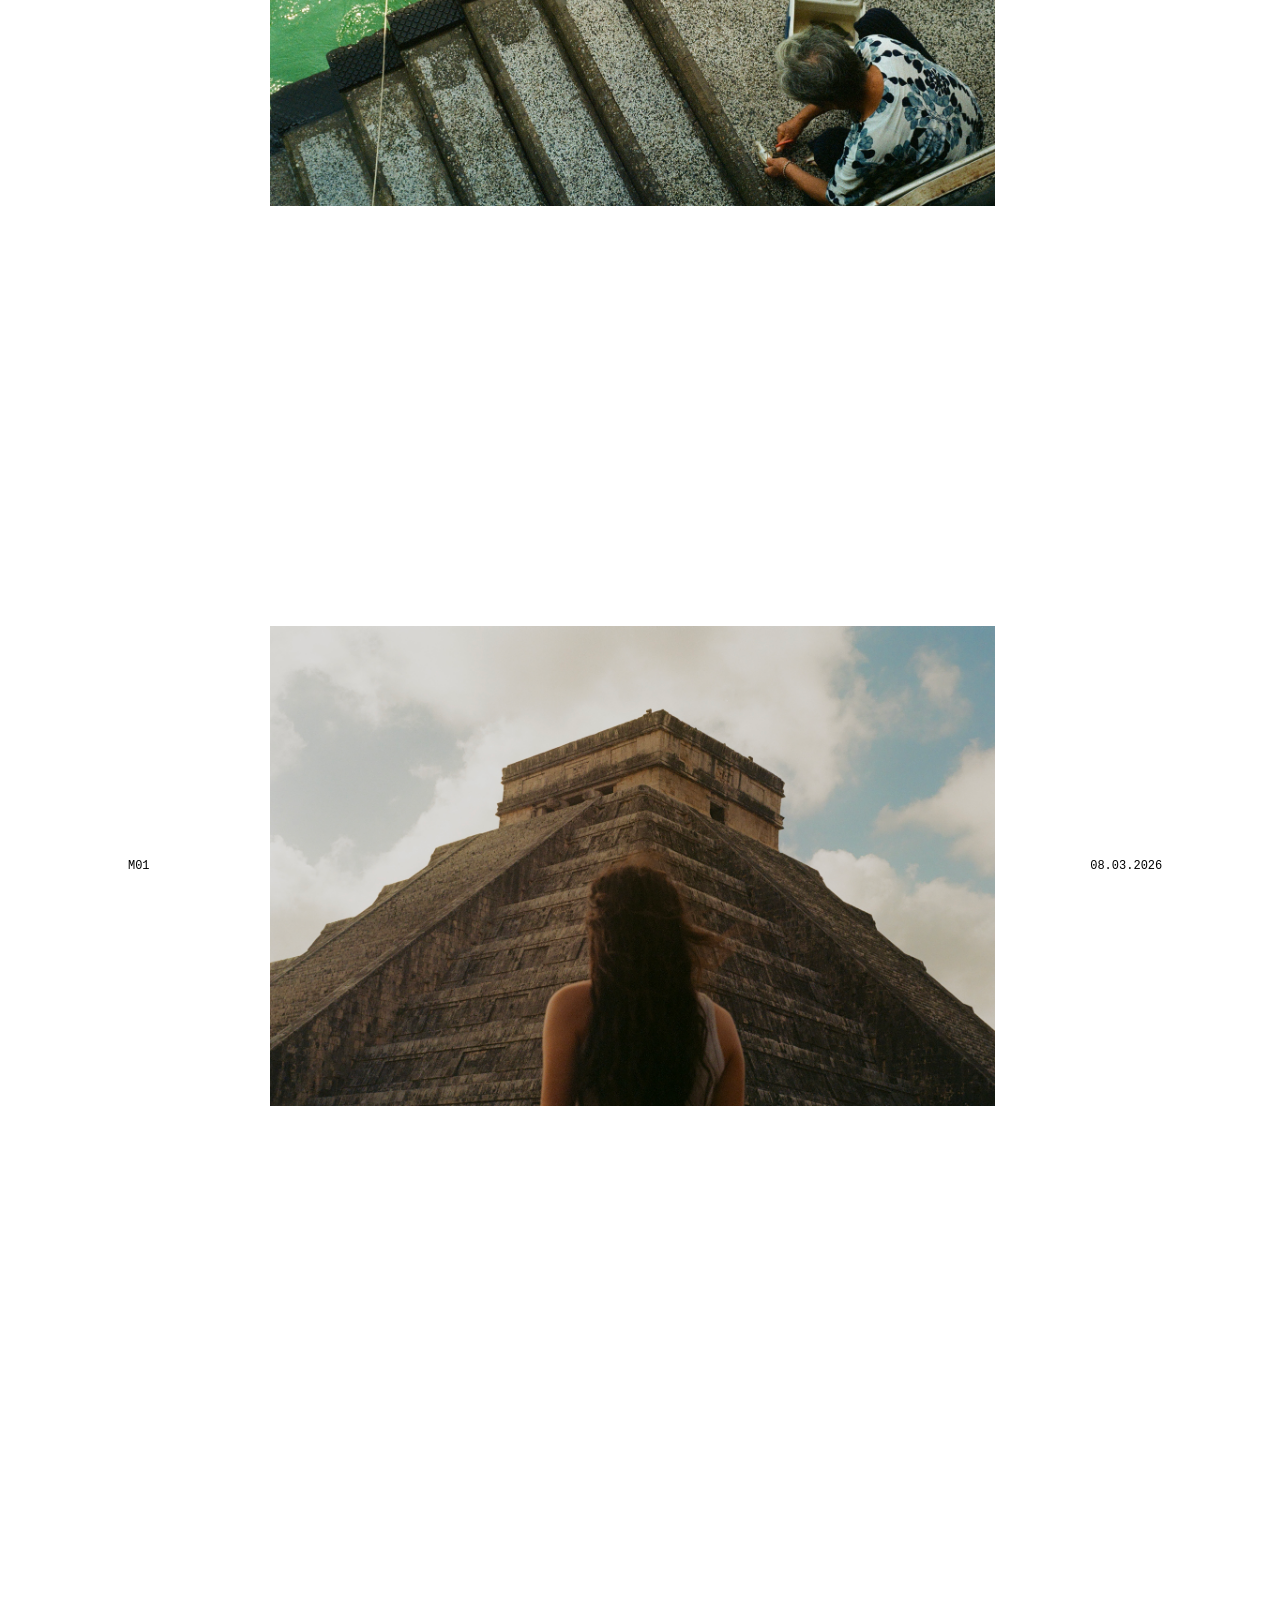
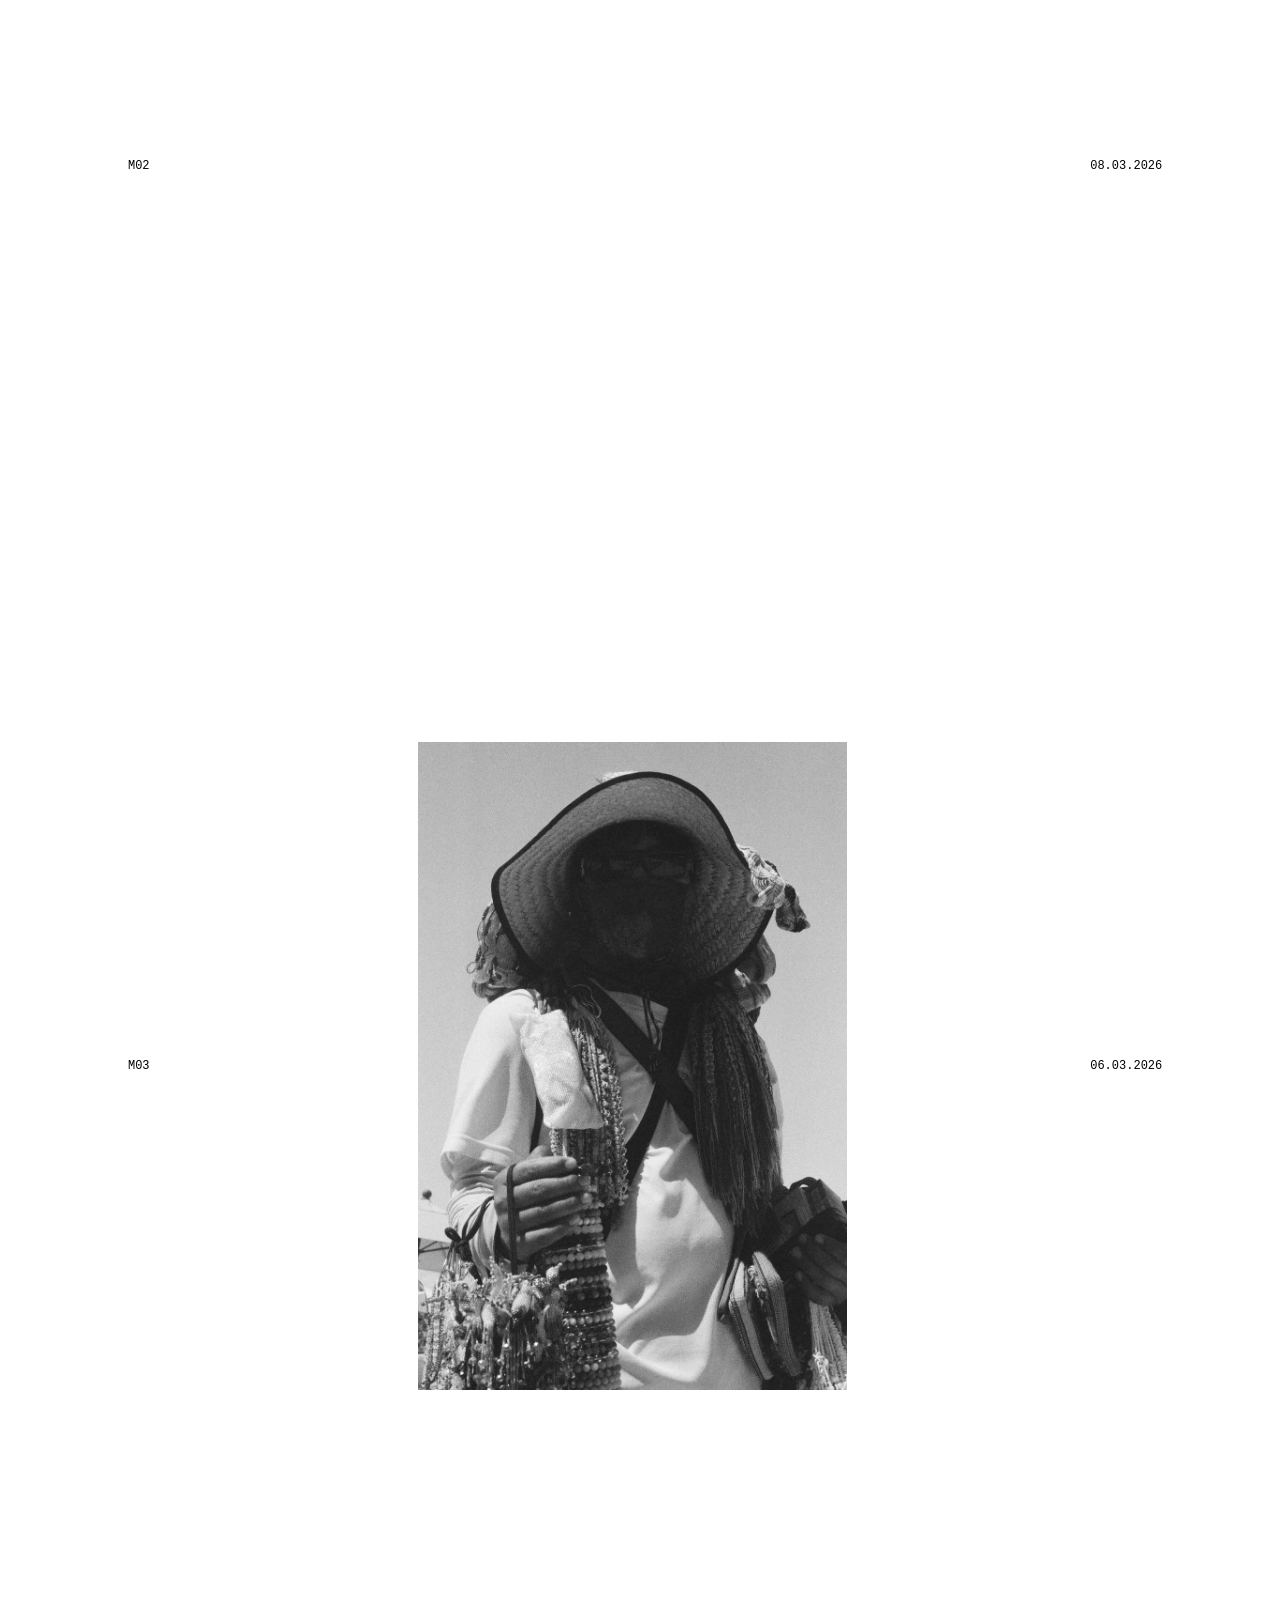
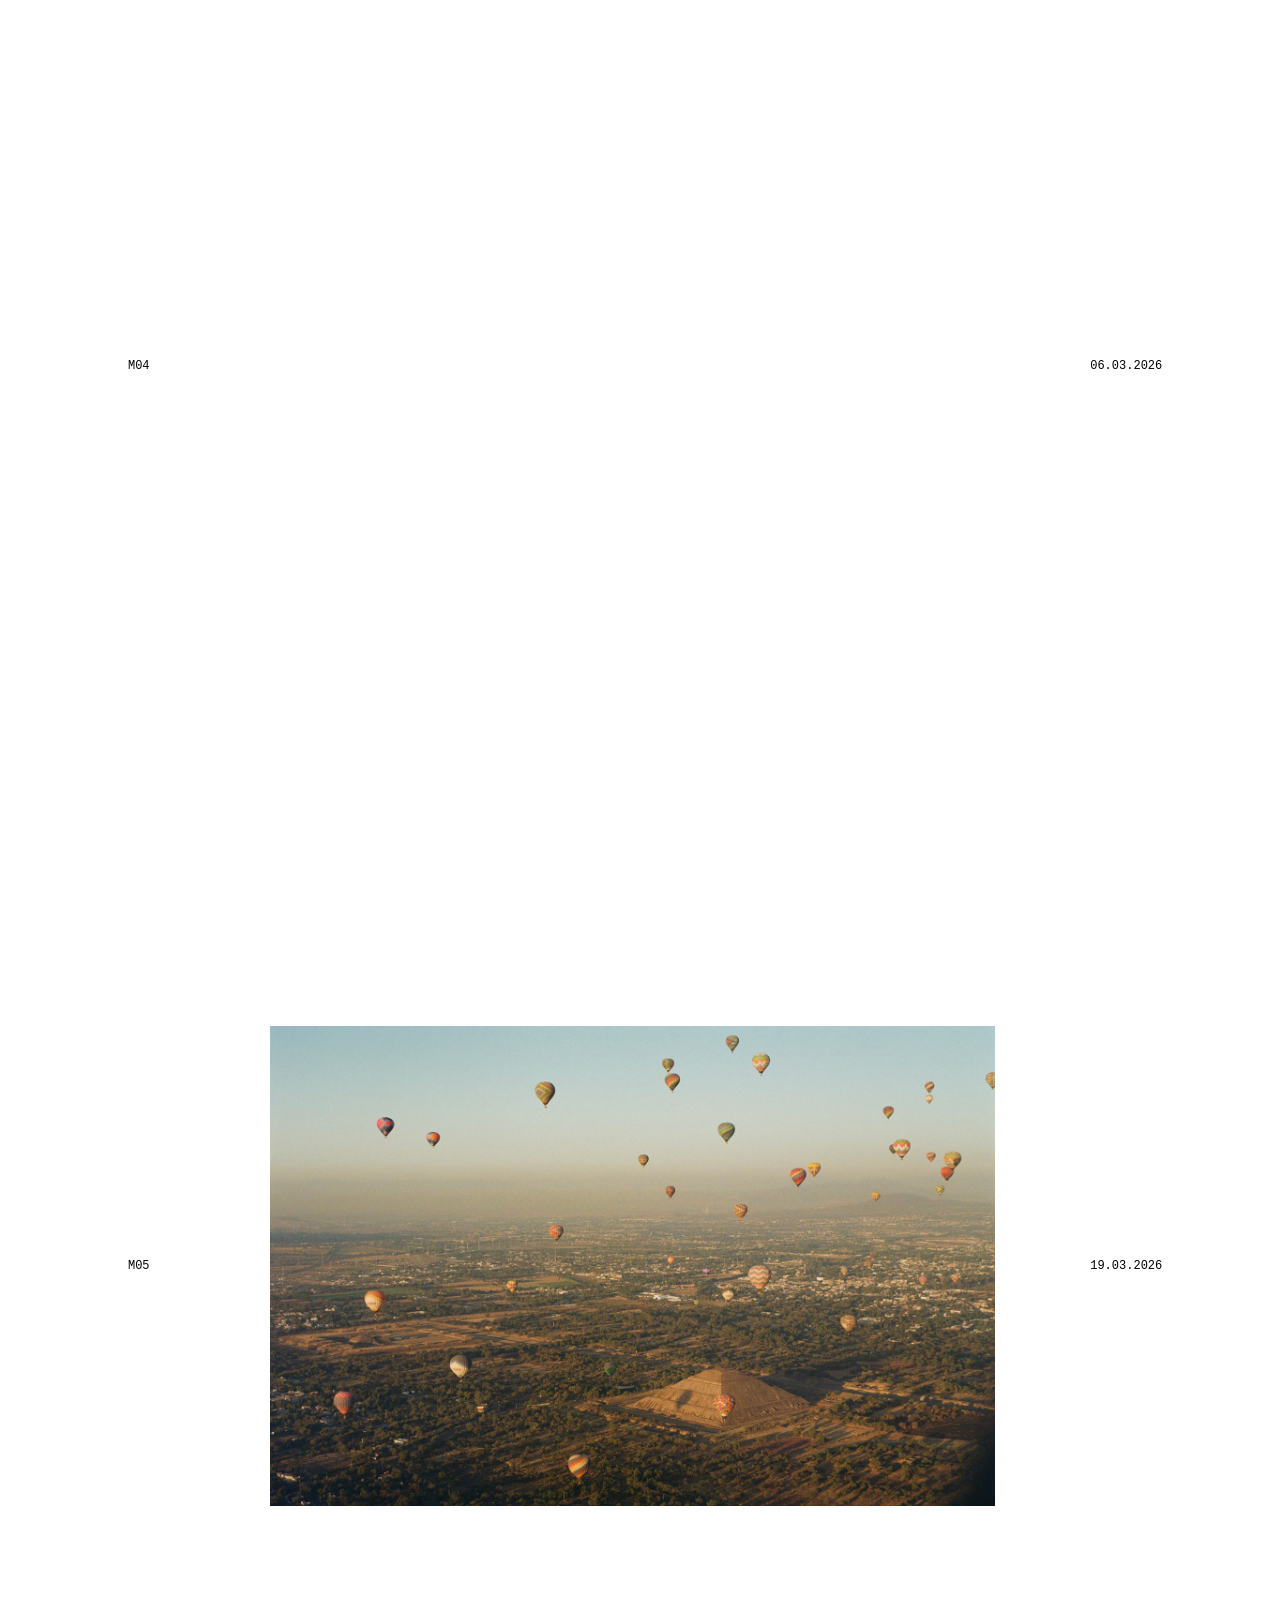
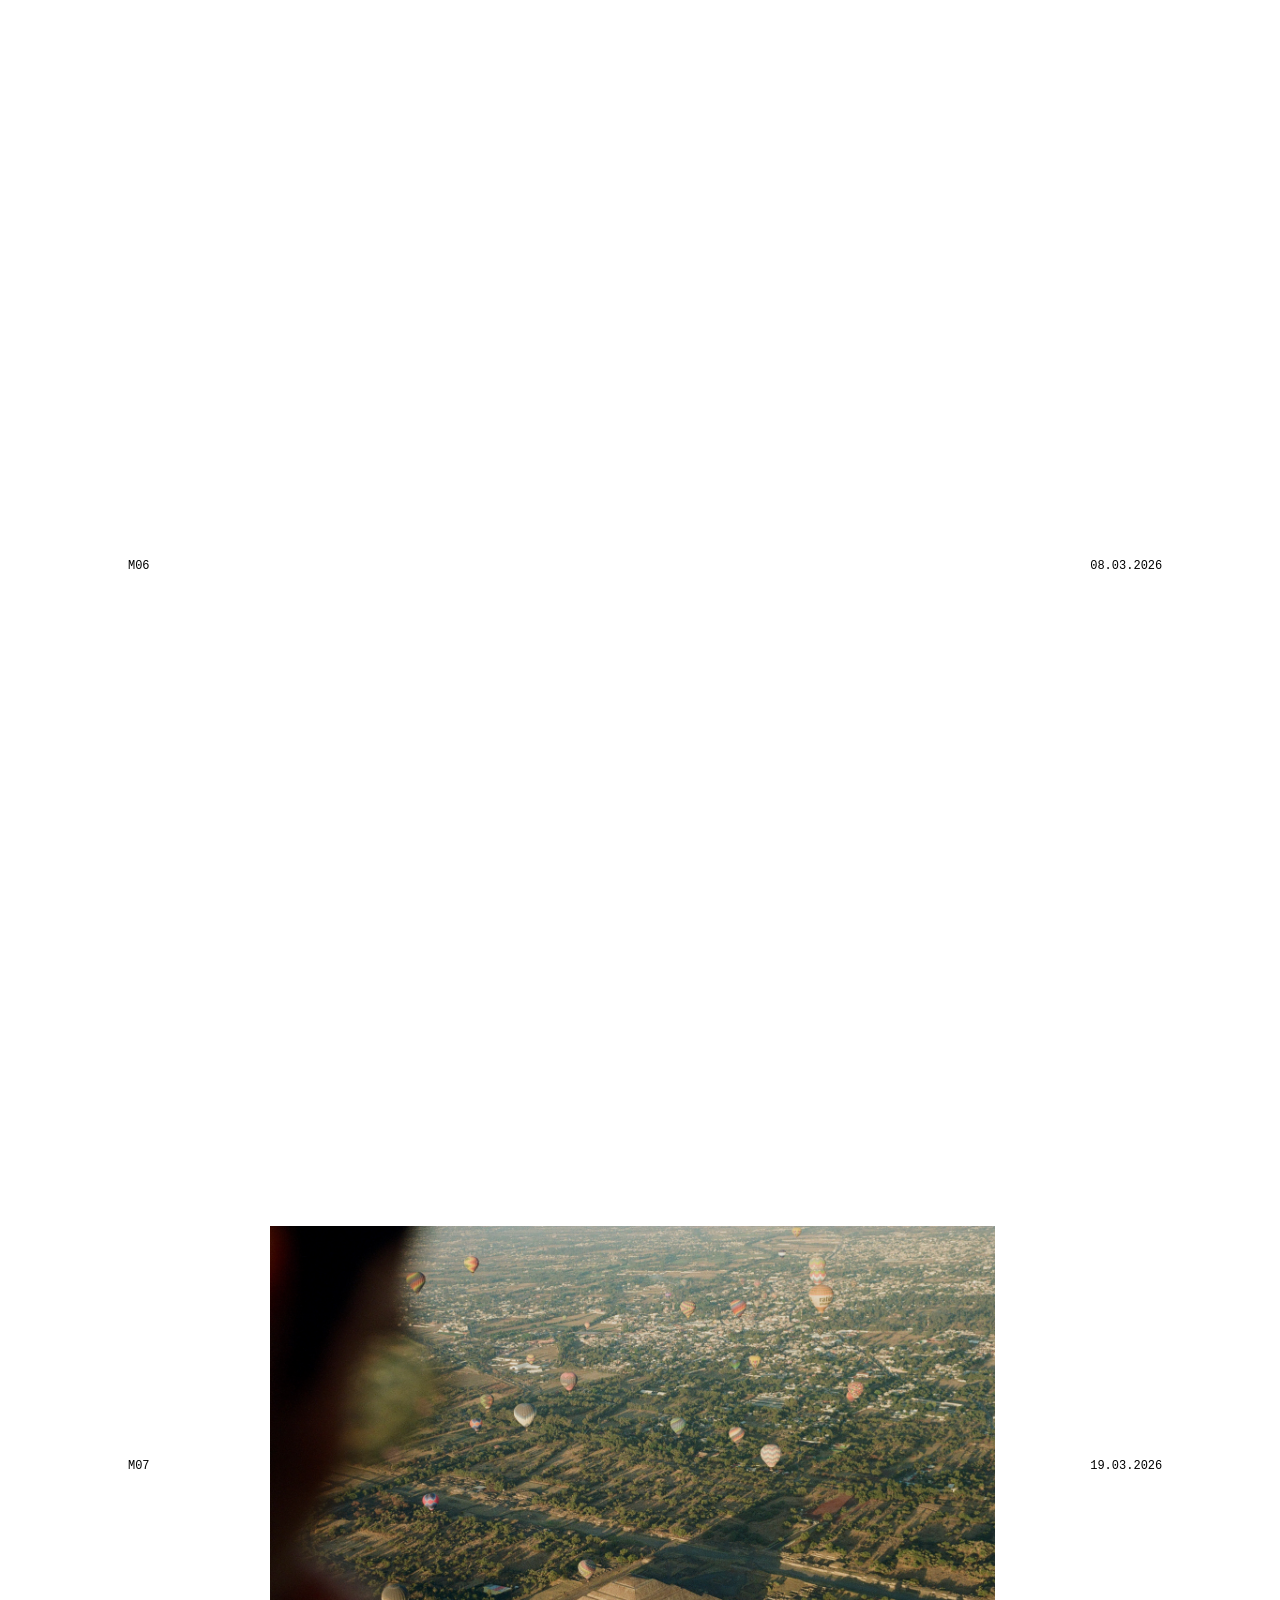
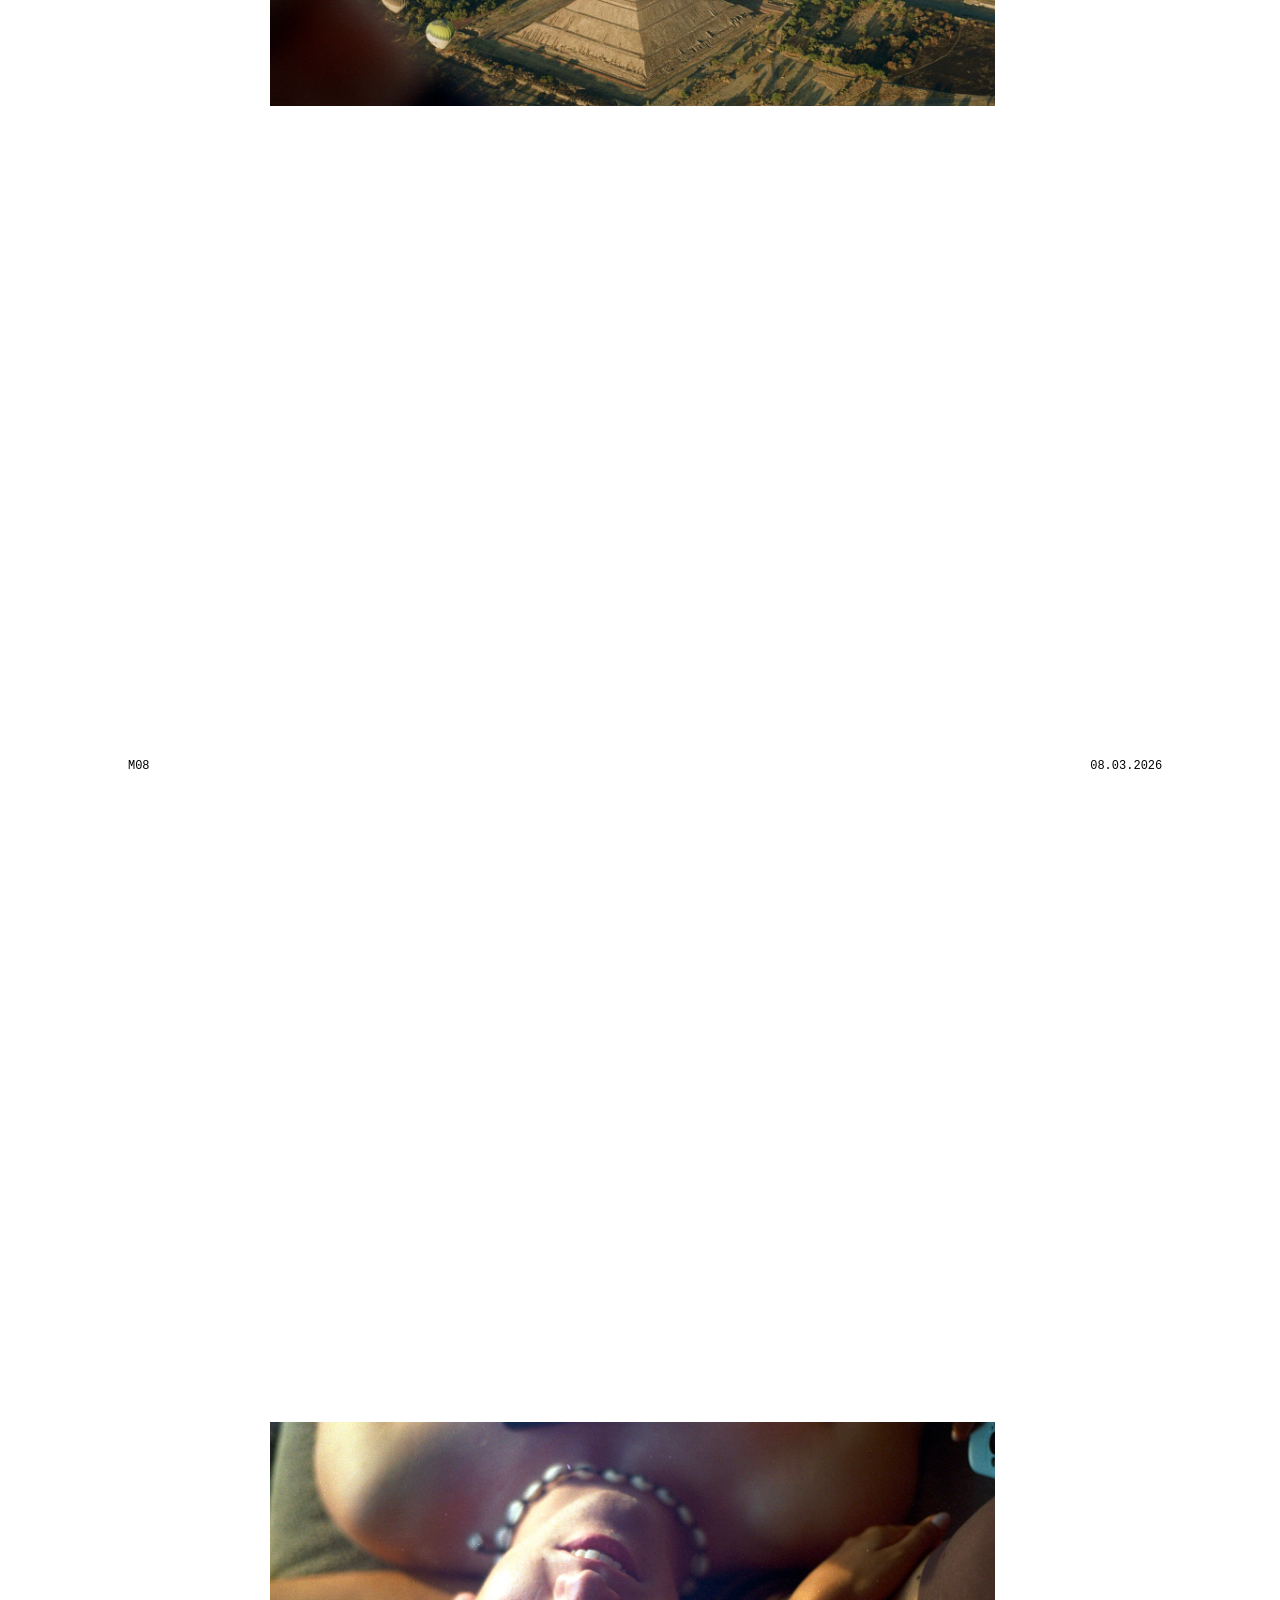
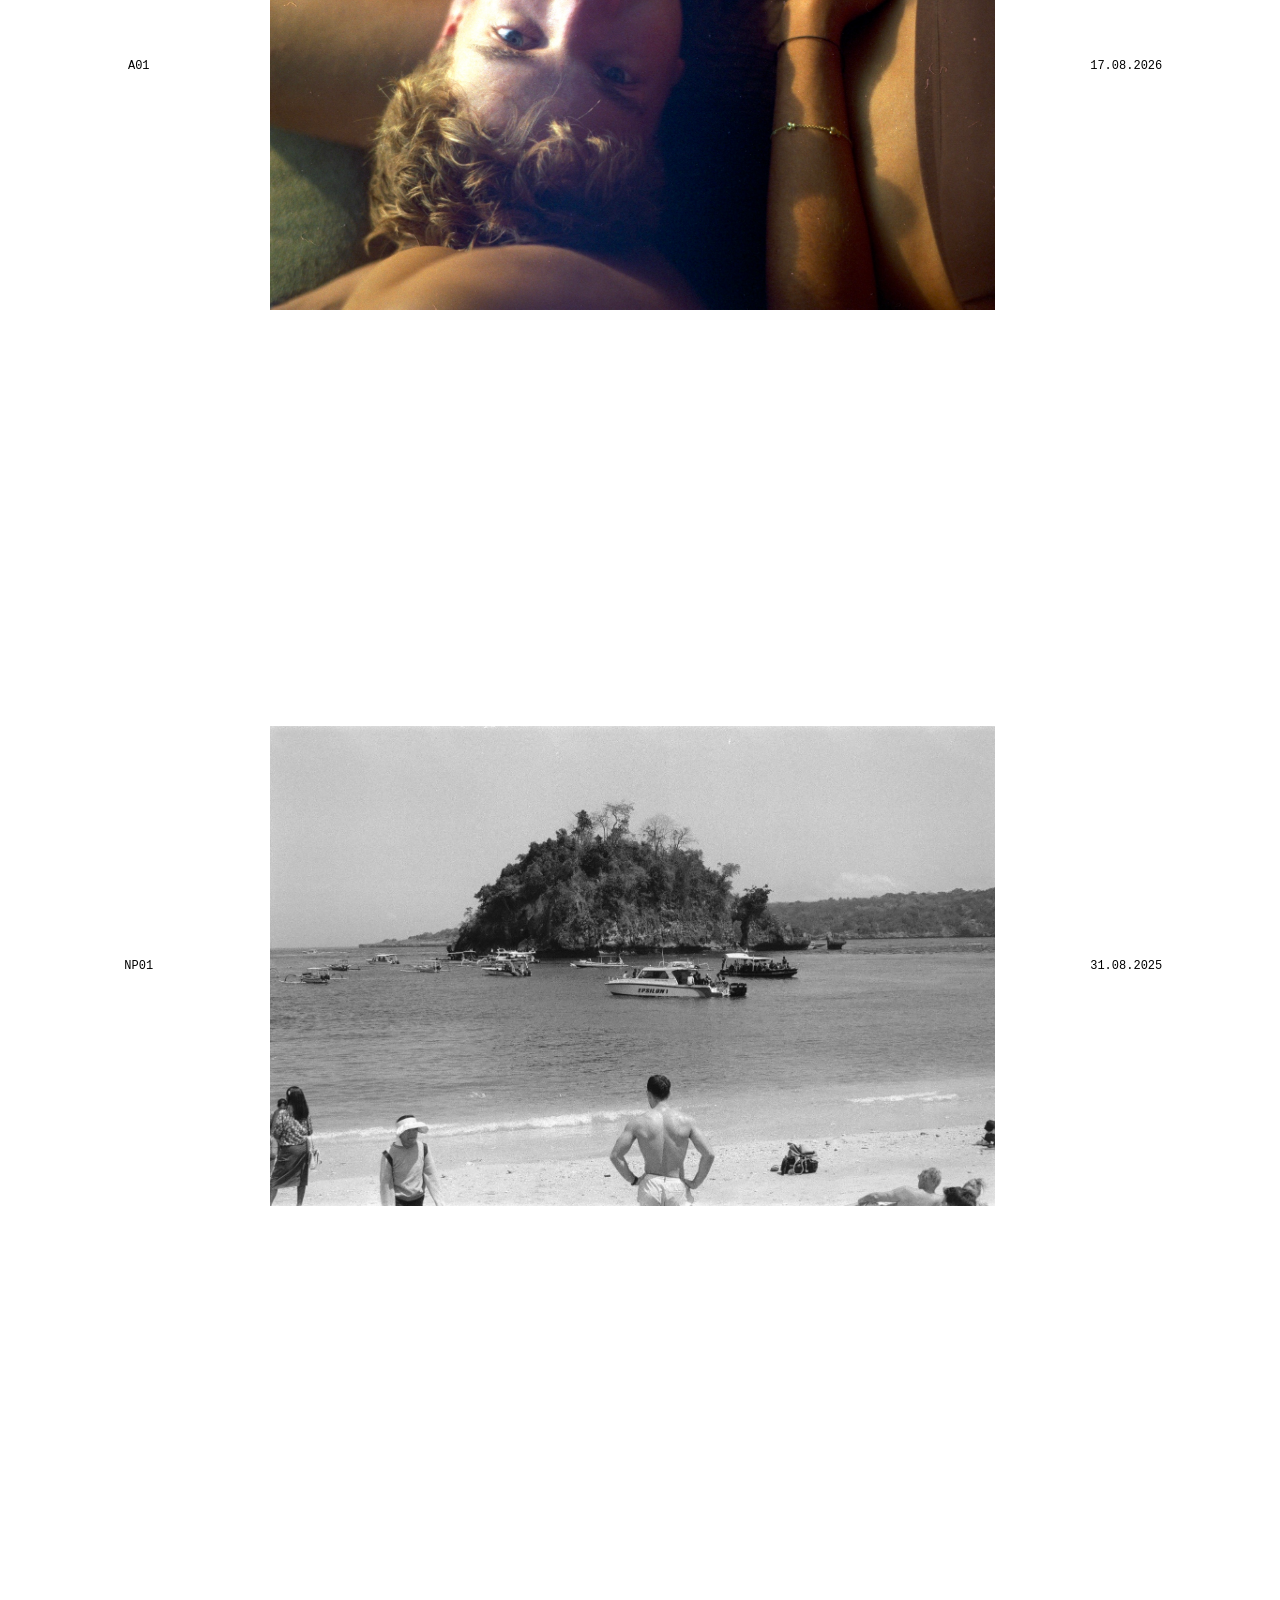
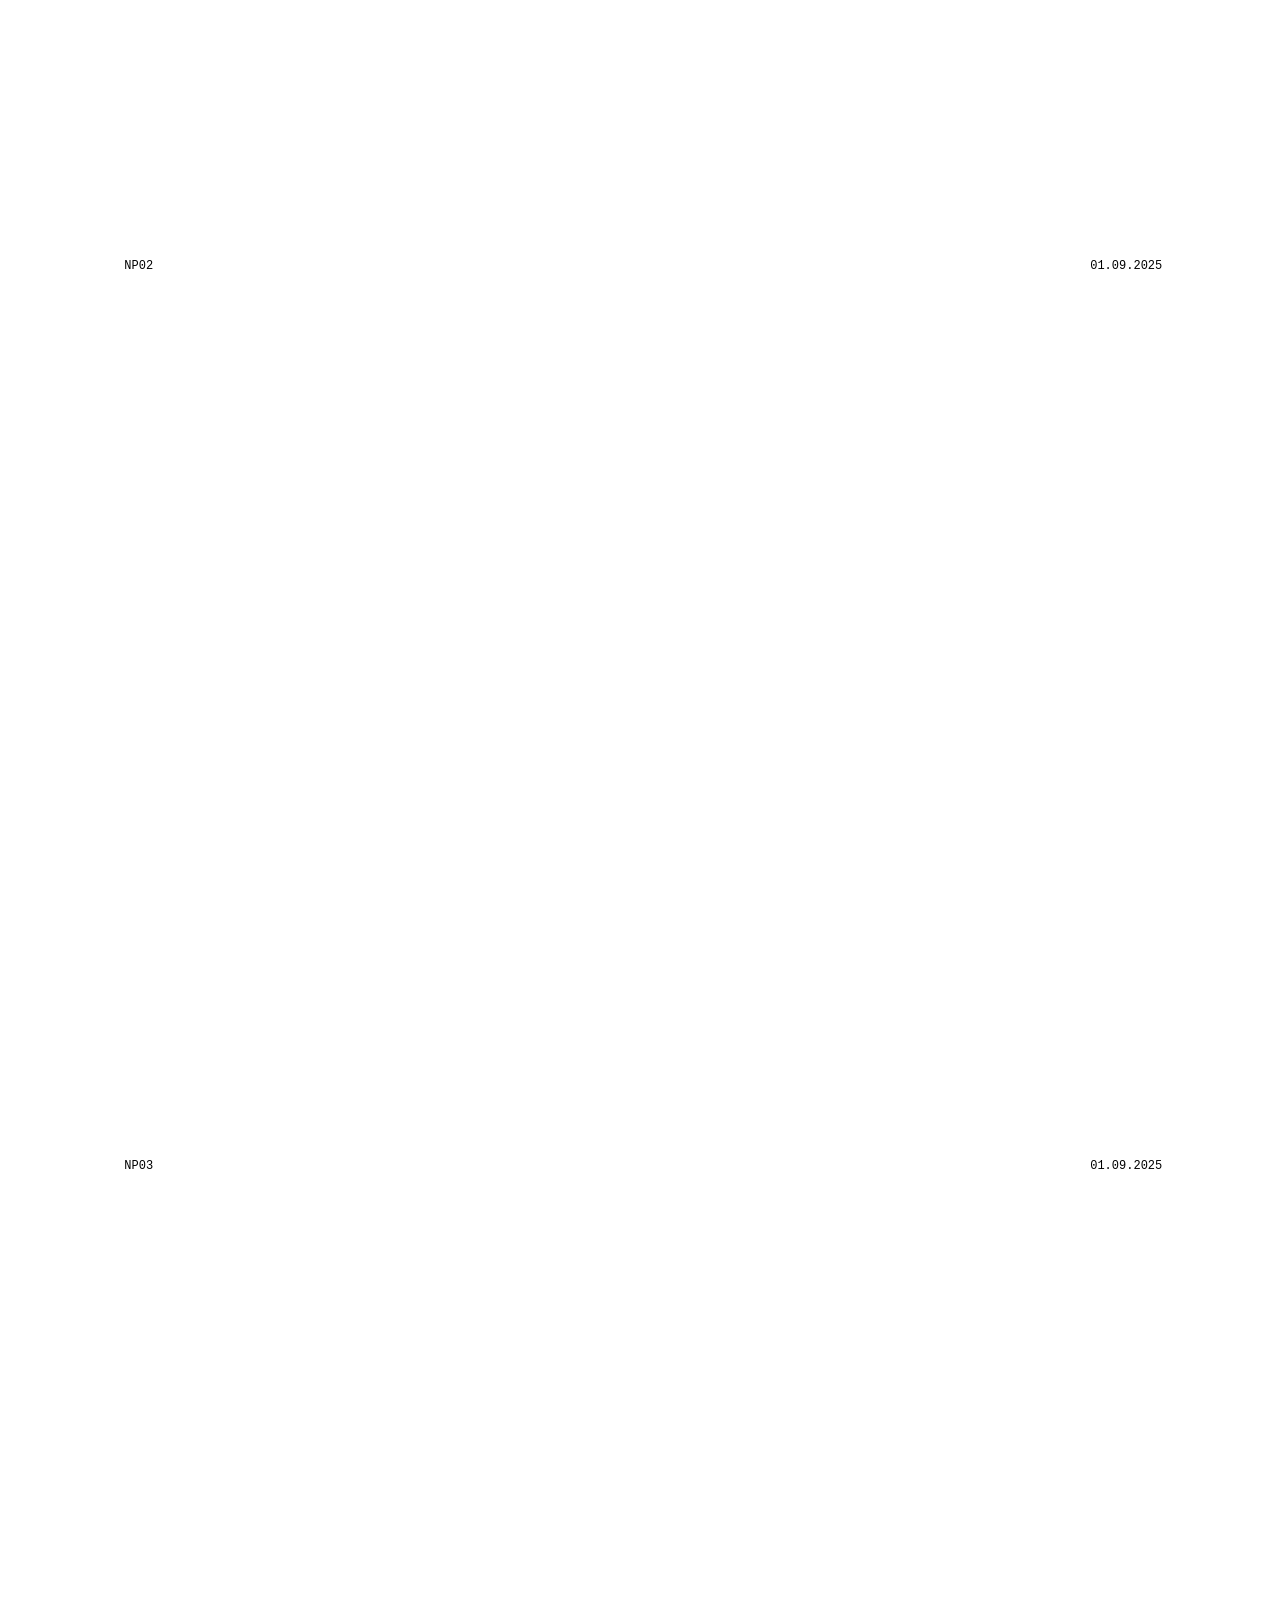
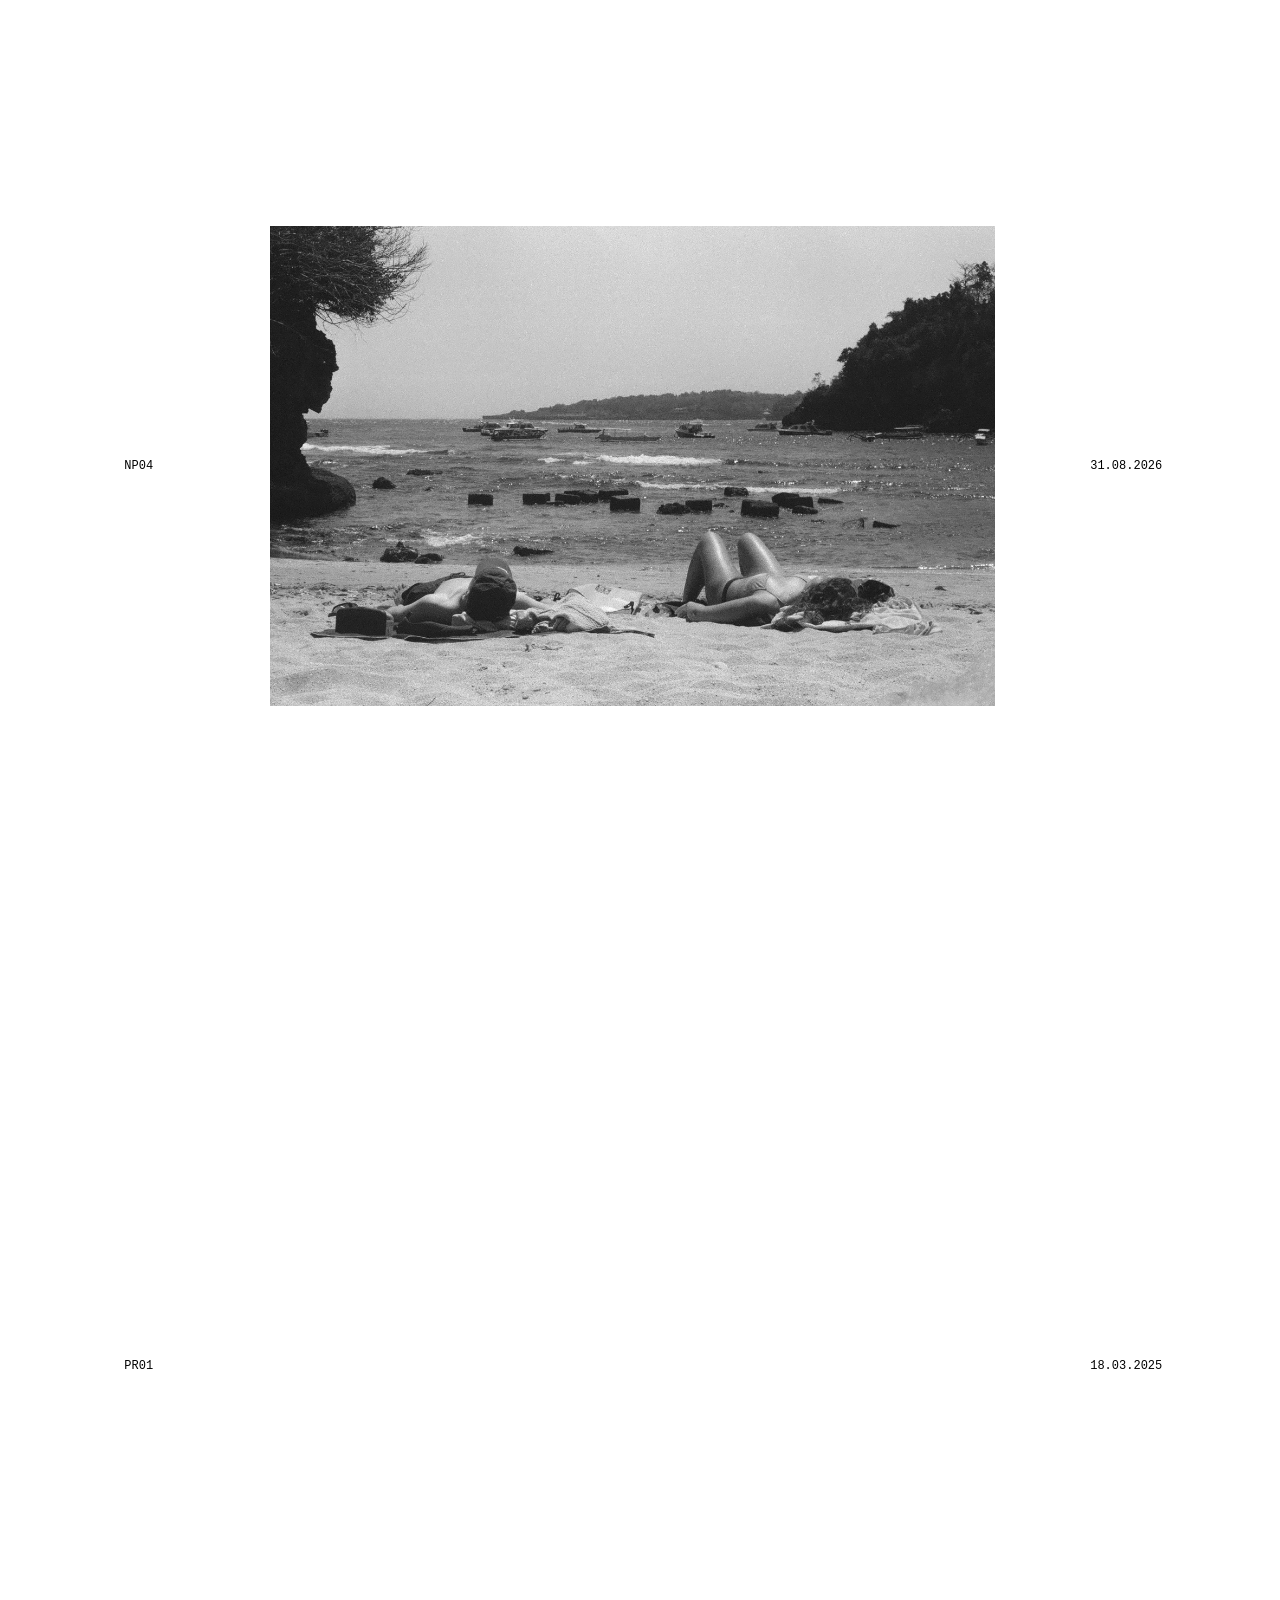
==== commit b74d5fd4: "Replace photo titles with dates and center mobile tags" ====
--- a/index.html
+++ b/index.html
@@ -21,7 +21,7 @@
     <script type="application/ld+json">{"@context":"https://schema.org","@graph":[{"@type":"Person","@id":"https://made-by-alex.dev/#alex-augusta","name":"Alex Augusta","url":"https://made-by-alex.dev/home/"},{"@type":"WebSite","@id":"https://made-by-alex.dev/#website","url":"https://made-by-alex.dev/","name":"Alex Augusta Photos","alternateName":"Alex Augusta Photography","creator":{"@id":"https://made-by-alex.dev/#alex-augusta"}},{"@type":"CollectionPage","@id":"https://made-by-alex.dev/home/#webpage","url":"https://made-by-alex.dev/home/","name":"Alex Augusta Photos | Photography Portfolio","description":"I like to shoot on film.","isPartOf":{"@id":"https://made-by-alex.dev/#website"},"author":{"@id":"https://made-by-alex.dev/#alex-augusta"},"inLanguage":"en","primaryImageOfPage":{"@type":"ImageObject","contentUrl":"https://made-by-alex.dev/photos/HK01.jpg","creator":{"@id":"https://made-by-alex.dev/#alex-augusta"}}}]}</script>
     <link rel="canonical" href="https://made-by-alex.dev/home/">
     <link rel="icon" type="image/svg+xml" href="../favicon.svg">
-    <link rel="stylesheet" href="../styles.css?v=seo-1">
+    <link rel="stylesheet" href="../styles.css?v=photo-dates-1">
     <script src="../gallery.js?v=direct-entry-1" defer></script>
     <script src="../cursor.js" defer></script>
   </head>
@@ -44,217 +44,181 @@
       <figure class="photo" id="HK">
         <figcaption class="photo-name">HK01</figcaption>
         <img src="../photos/HK01.jpg" alt="cool city" width="3091" height="2048" fetchpriority="high" decoding="async">
-        <span class="photo-title">cool city</span>
         <time class="photo-date" datetime="2025-07-01">01.07.2025</time>
       </figure>
       <figure class="photo">
         <figcaption class="photo-name">HK02</figcaption>
         <img src="../photos/HK02.jpg" alt="burgers" width="3091" height="2048" loading="lazy" decoding="async">
-        <span class="photo-title">burgers</span>
         <time class="photo-date" datetime="2025-07-16">16.07.2025</time>
       </figure>
       <figure class="photo">
         <figcaption class="photo-name">HK03</figcaption>
         <img src="../photos/HK03.jpg" alt="monster b" width="2536" height="1680" loading="lazy" decoding="async">
-        <span class="photo-title">monster b</span>
         <time class="photo-date" datetime="2025-06-30">30.06.2025</time>
       </figure>
       <figure class="photo">
         <figcaption class="photo-name">HK04</figcaption>
         <img src="../photos/HK04.jpg" alt="gone fishing" width="3091" height="2048" loading="lazy" decoding="async">
-        <span class="photo-title">gone fishing</span>
         <time class="photo-date" datetime="2025-07-27">27.07.2025</time>
       </figure>
       <figure class="photo" id="M">
         <figcaption class="photo-name">M01</figcaption>
         <img src="../photos/M01.jpg" alt="take a pic" width="3091" height="2048" loading="lazy" decoding="async">
-        <span class="photo-title">take a pic</span>
         <time class="photo-date" datetime="2026-03-08">08.03.2026</time>
       </figure>
       <figure class="photo">
         <figcaption class="photo-name">M02</figcaption>
         <img src="../photos/M02.jpg" alt="hat" width="3091" height="2048" loading="lazy" decoding="async">
-        <span class="photo-title">hat</span>
         <time class="photo-date" datetime="2026-03-08">08.03.2026</time>
       </figure>
       <figure class="photo">
         <figcaption class="photo-name">M03</figcaption>
         <img src="../photos/M03.jpg" alt="shop opened" width="1829" height="2760" loading="lazy" decoding="async">
-        <span class="photo-title">shop opened</span>
         <time class="photo-date" datetime="2026-03-06">06.03.2026</time>
       </figure>
       <figure class="photo">
         <figcaption class="photo-name">M04</figcaption>
         <img src="../photos/M04.jpg" alt="H-22" width="1986" height="1316" loading="lazy" decoding="async">
-        <span class="photo-title">H-22</span>
         <time class="photo-date" datetime="2026-03-06">06.03.2026</time>
       </figure>
       <figure class="photo">
         <figcaption class="photo-name">M05</figcaption>
         <img src="../photos/M05.jpg" alt="up vol. 1" width="3091" height="2048" loading="lazy" decoding="async">
-        <span class="photo-title">up vol. 1</span>
         <time class="photo-date" datetime="2026-03-19">19.03.2026</time>
       </figure>
       <figure class="photo">
         <figcaption class="photo-name">M06</figcaption>
         <img src="../photos/M06.jpg" alt="parked" width="1927" height="2909" loading="lazy" decoding="async">
-        <span class="photo-title">parked</span>
         <time class="photo-date" datetime="2026-03-08">08.03.2026</time>
       </figure>
       <figure class="photo">
         <figcaption class="photo-name">M07</figcaption>
         <img src="../photos/M07.jpg" alt="up vol. 2" width="3091" height="2048" loading="lazy" decoding="async">
-        <span class="photo-title">up vol. 2</span>
         <time class="photo-date" datetime="2026-03-19">19.03.2026</time>
       </figure>
       <figure class="photo">
         <figcaption class="photo-name">M08</figcaption>
         <img src="../photos/M08.jpg" alt="let&#x27;s dance" width="3091" height="2048" loading="lazy" decoding="async">
-        <span class="photo-title">let&#x27;s dance</span>
         <time class="photo-date" datetime="2026-03-08">08.03.2026</time>
       </figure>
       <figure class="photo" id="A">
         <figcaption class="photo-name">A01</figcaption>
         <img src="../photos/A01.jpg" alt="worryless" width="2138" height="1437" loading="lazy" decoding="async">
-        <span class="photo-title">worryless</span>
         <time class="photo-date" datetime="2026-08-17">17.08.2026</time>
       </figure>
       <figure class="photo" id="NP">
         <figcaption class="photo-name">NP01</figcaption>
         <img src="../photos/NP01.jpg" alt="EPSILON 1" width="3091" height="2048" loading="lazy" decoding="async">
-        <span class="photo-title">EPSILON 1</span>
         <time class="photo-date" datetime="2025-08-31">31.08.2025</time>
       </figure>
       <figure class="photo">
         <figcaption class="photo-name">NP02</figcaption>
         <img src="../photos/NP02.JPG" alt="corn on a cob" width="2358" height="1562" loading="lazy" decoding="async">
-        <span class="photo-title">corn on a cob</span>
         <time class="photo-date" datetime="2025-09-01">01.09.2025</time>
       </figure>
       <figure class="photo">
         <figcaption class="photo-name">NP03</figcaption>
         <img src="../photos/NP03.jpg" alt="child&#x27;s play" width="2344" height="1553" loading="lazy" decoding="async">
-        <span class="photo-title">child&#x27;s play</span>
         <time class="photo-date" datetime="2025-09-01">01.09.2025</time>
       </figure>
       <figure class="photo">
         <figcaption class="photo-name">NP04</figcaption>
         <img src="../photos/NP04.jpg" alt="beach day" width="2675" height="1772" loading="lazy" decoding="async">
-        <span class="photo-title">beach day</span>
         <time class="photo-date" datetime="2026-08-31">31.08.2026</time>
       </figure>
       <figure class="photo" id="PR">
         <figcaption class="photo-name">PR01</figcaption>
         <img src="../photos/PR01.jpg" alt="rocky" width="2943" height="1950" loading="lazy" decoding="async">
-        <span class="photo-title">rocky</span>
         <time class="photo-date" datetime="2025-03-18">18.03.2025</time>
       </figure>
       <figure class="photo">
         <figcaption class="photo-name">PR02</figcaption>
         <img src="../photos/PR02.jpg" alt="sleepy" width="3091" height="2048" loading="lazy" decoding="async">
-        <span class="photo-title">sleepy</span>
         <time class="photo-date" datetime="2025-03-03">03.03.2025</time>
       </figure>
       <figure class="photo">
         <figcaption class="photo-name">PR03</figcaption>
         <img src="../photos/PR03.jpg" alt="gallery" width="2894" height="1917" loading="lazy" decoding="async">
-        <span class="photo-title">gallery</span>
         <time class="photo-date" datetime="2025-02-26">26.02.2025</time>
       </figure>
       <figure class="photo">
         <figcaption class="photo-name">PR04</figcaption>
         <img src="../photos/PR04.jpg" alt="runningman" width="2614" height="1732" loading="lazy" decoding="async">
-        <span class="photo-title">runningman</span>
         <time class="photo-date" datetime="2025-04-14">14.04.2025</time>
       </figure>
       <figure class="photo">
         <figcaption class="photo-name">PR05</figcaption>
         <img src="../photos/PR05.jpg" alt="decaf" width="2751" height="1823" loading="lazy" decoding="async">
-        <span class="photo-title">decaf</span>
         <time class="photo-date" datetime="2025-02-20">20.02.2025</time>
       </figure>
       <figure class="photo" id="KO">
         <figcaption class="photo-name">KO01</figcaption>
         <img src="../photos/KO01.jpg" alt="coke" width="3324" height="1870" loading="lazy" decoding="async">
-        <span class="photo-title">coke</span>
         <time class="photo-date" datetime="2026-10-12">12.10.2026</time>
       </figure>
       <figure class="photo">
         <figcaption class="photo-name">KO02</figcaption>
         <img src="../photos/KO02.jpg" alt="coke?" width="2882" height="1621" loading="lazy" decoding="async">
-        <span class="photo-title">coke?</span>
         <time class="photo-date" datetime="2026-10-12">12.10.2026</time>
       </figure>
       <figure class="photo">
         <figcaption class="photo-name">KO03</figcaption>
         <img src="../photos/KO03.jpg" alt="yum" width="2267" height="1275" loading="lazy" decoding="async">
-        <span class="photo-title">yum</span>
         <time class="photo-date" datetime="2026-10-13">13.10.2026</time>
       </figure>
       <figure class="photo">
         <figcaption class="photo-name">KO04</figcaption>
         <img src="../photos/KO04.jpg" alt="guard" width="2898" height="1631" loading="lazy" decoding="async">
-        <span class="photo-title">guard</span>
         <time class="photo-date" datetime="2026-10-13">13.10.2026</time>
       </figure>
       <figure class="photo">
         <figcaption class="photo-name">KO05</figcaption>
         <img src="../photos/KO05.jpg" alt="untz" width="3377" height="1900" loading="lazy" decoding="async">
-        <span class="photo-title">untz</span>
         <time class="photo-date" datetime="2026-10-15">15.10.2026</time>
       </figure>
       <figure class="photo">
         <figcaption class="photo-name">KO06</figcaption>
         <img src="../photos/KO06.jpg" alt="no way!" width="3106" height="1747" loading="lazy" decoding="async">
-        <span class="photo-title">no way!</span>
         <time class="photo-date" datetime="2026-10-15">15.10.2026</time>
       </figure>
       <figure class="photo">
         <figcaption class="photo-name">KO07</figcaption>
         <img src="../photos/KO07.jpg" alt="demo 1" width="3314" height="1863" loading="lazy" decoding="async">
-        <span class="photo-title">demo 1</span>
         <time class="photo-date" datetime="2026-10-25">25.10.2026</time>
       </figure>
       <figure class="photo">
         <figcaption class="photo-name">KO08</figcaption>
         <img src="../photos/KO08.jpg" alt="demo 2" width="2369" height="1333" loading="lazy" decoding="async">
-        <span class="photo-title">demo 2</span>
         <time class="photo-date" datetime="2026-10-25">25.10.2026</time>
       </figure>
       <figure class="photo">
         <figcaption class="photo-name">KO09</figcaption>
         <img src="../photos/KO09.jpg" alt="birdie" width="3139" height="1766" loading="lazy" decoding="async">
-        <span class="photo-title">birdie</span>
         <time class="photo-date" datetime="2026-10-26">26.10.2026</time>
       </figure>
       <figure class="photo">
         <figcaption class="photo-name">KO10</figcaption>
         <img src="../photos/KO10.jpg" alt="rainy day" width="3215" height="1808" loading="lazy" decoding="async">
-        <span class="photo-title">rainy day</span>
         <time class="photo-date" datetime="2026-10-25">25.10.2026</time>
       </figure>
       <figure class="photo">
         <figcaption class="photo-name">KO11</figcaption>
         <img src="../photos/KO11.jpg" alt="b-c-s" width="3371" height="1896" loading="lazy" decoding="async">
-        <span class="photo-title">b-c-s</span>
         <time class="photo-date" datetime="2026-10-25">25.10.2026</time>
       </figure>
       <figure class="photo">
         <figcaption class="photo-name">KO12</figcaption>
         <img src="../photos/KO12.jpg" alt="milkaway" width="1947" height="3461" loading="lazy" decoding="async">
-        <span class="photo-title">milkaway</span>
         <time class="photo-date" datetime="2026-10-24">24.10.2026</time>
       </figure>
       <figure class="photo">
         <figcaption class="photo-name">KO13</figcaption>
         <img src="../photos/KO13.jpg" alt="gm" width="3265" height="1972" loading="lazy" decoding="async">
-        <span class="photo-title">gm</span>
         <time class="photo-date" datetime="2026-10-24">24.10.2026</time>
       </figure>
       <figure class="photo" id="Z">
         <figcaption class="photo-name">Z01</figcaption>
         <img src="../photos/Z01.jpg" alt="la rose" width="3091" height="2048" loading="lazy" decoding="async">
-        <span class="photo-title">la rose</span>
         <time class="photo-date" datetime="2025-09-07">07.09.2025</time>
       </figure>
     </main>
--- a/styles.css
+++ b/styles.css
@@ -81,7 +81,6 @@
 }
 
 .photo-name,
-.photo-title,
 .photo-date {
   text-align: center;
   font: inherit;
@@ -93,14 +92,9 @@
   grid-row: 1;
 }
 
-.photo-title {
+.photo-date {
   grid-column: 3;
   grid-row: 1;
-}
-
-.photo-date {
-  grid-column: 2;
-  grid-row: 2;
 }
 
 @media (max-width: 600px) {
@@ -127,17 +121,9 @@
   }
 
   .photo-name {
-    grid-column: 1;
+    grid-column: 1 / -1;
     grid-row: 1;
-    padding-left: 12px;
-    text-align: left;
-  }
-
-  .photo-title {
-    grid-column: 2;
-    grid-row: 1;
-    padding-right: 12px;
-    text-align: right;
+    text-align: center;
   }
 
   .photo img {
@@ -266,6 +252,10 @@
   .album-header { min-height: 86px; }
 }
 @media (max-width: 600px) {
+  .album-nav {
+    top: auto;
+    bottom: calc(16px + env(safe-area-inset-bottom, 0px));
+  }
   .camera-nav { top: 16px; }
   .photos .photo { padding-top: 96px; }
 }
